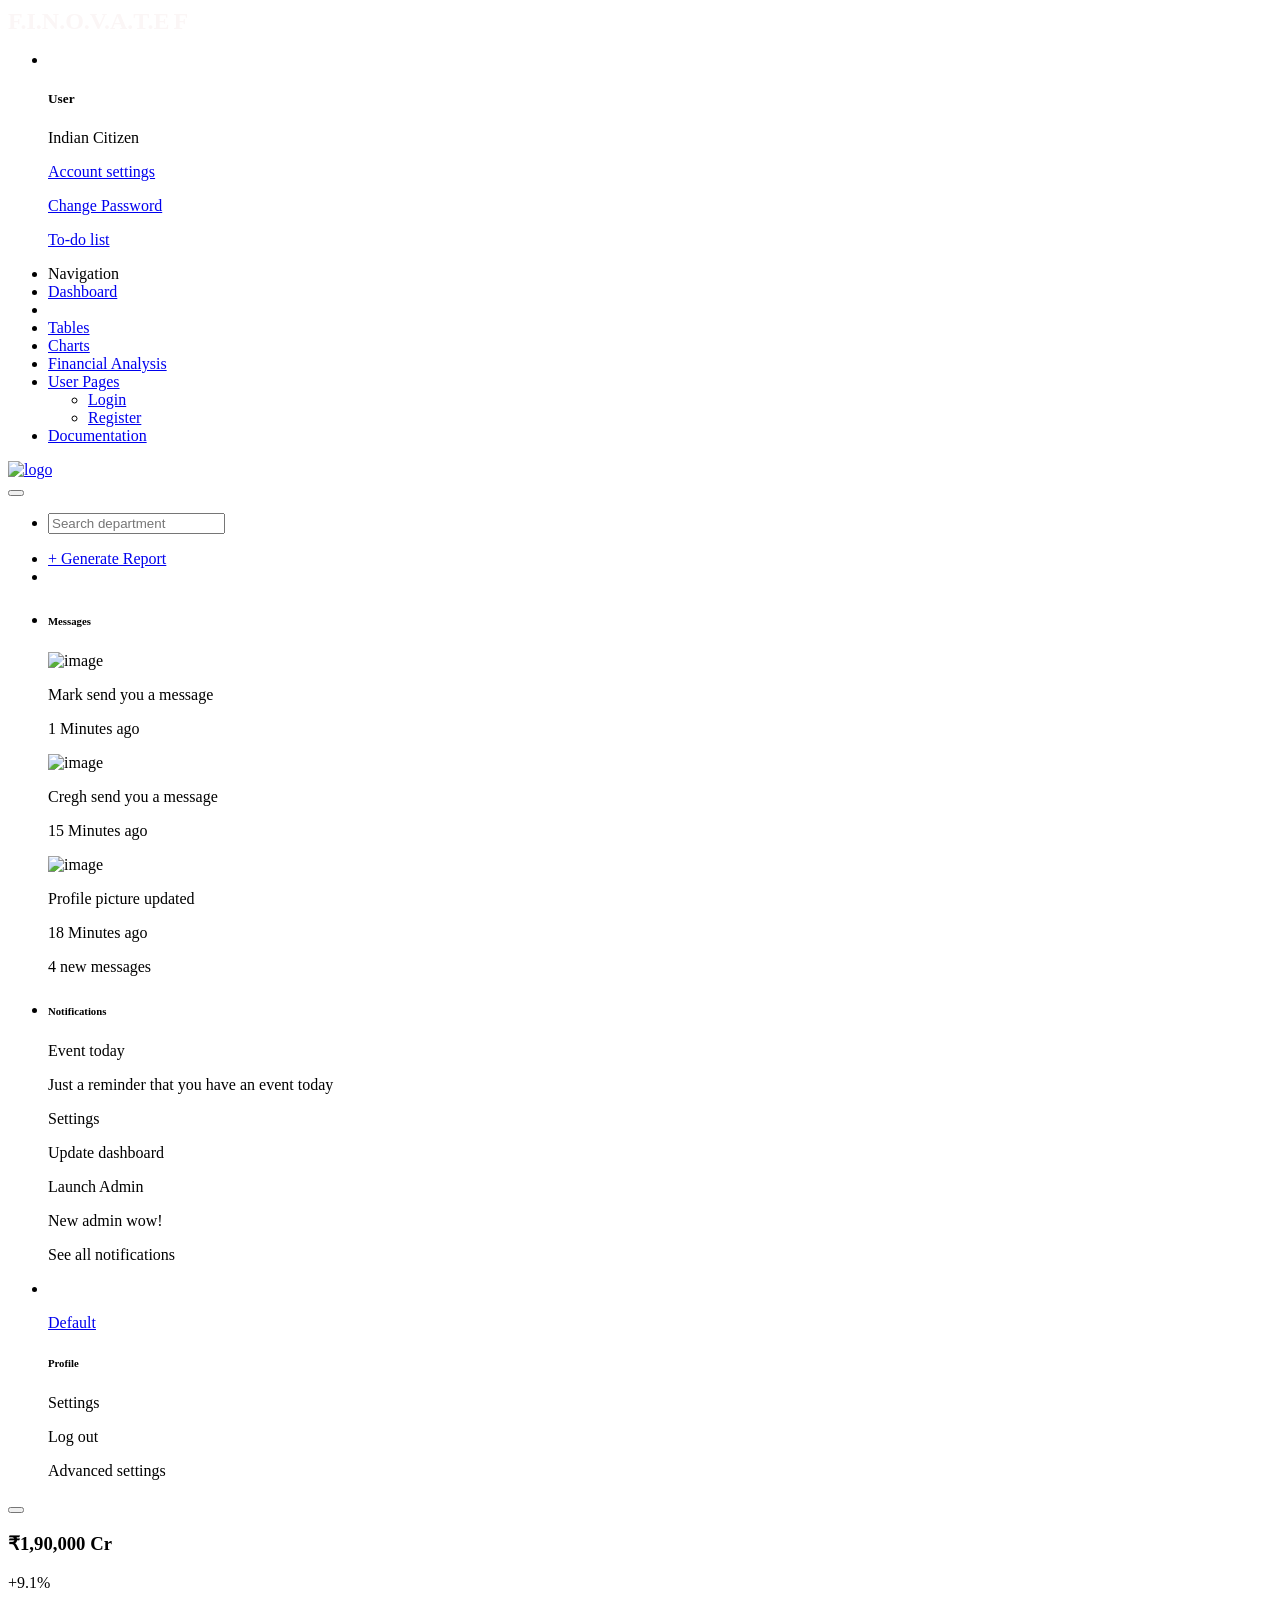
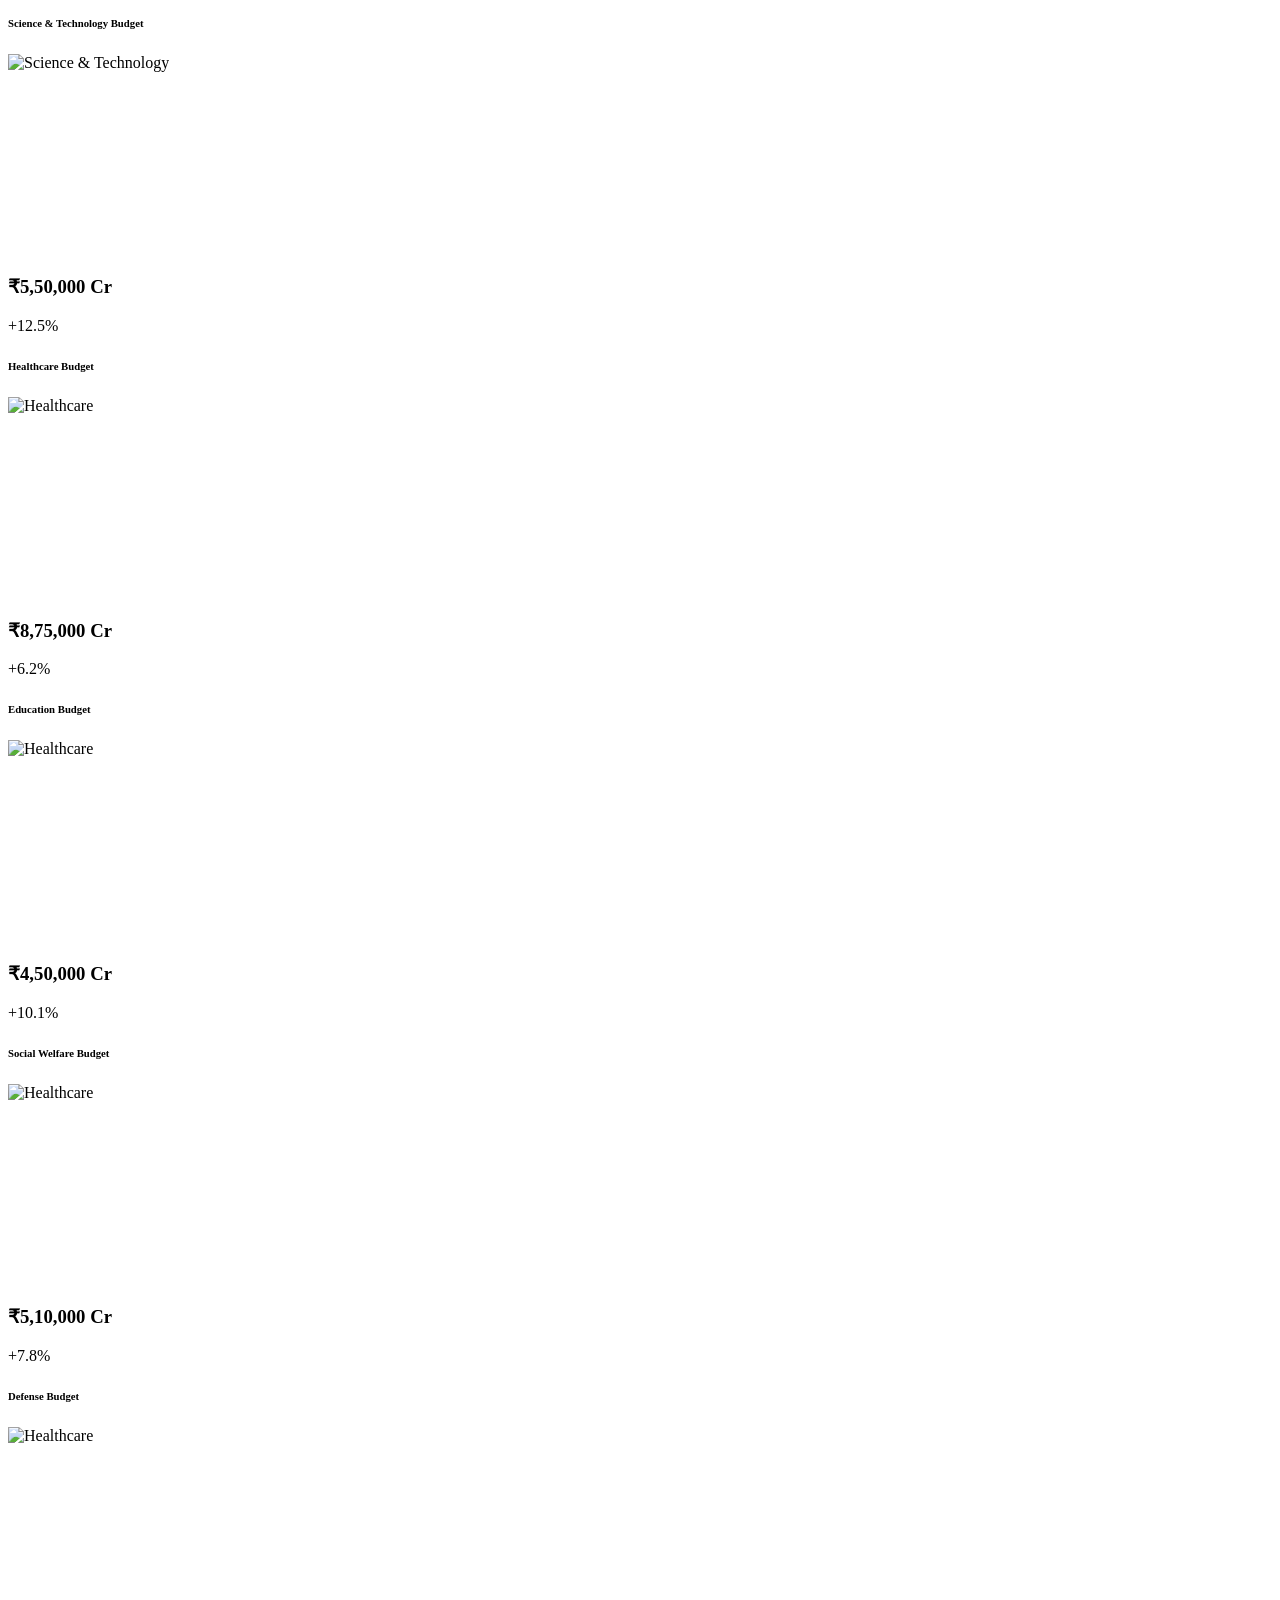
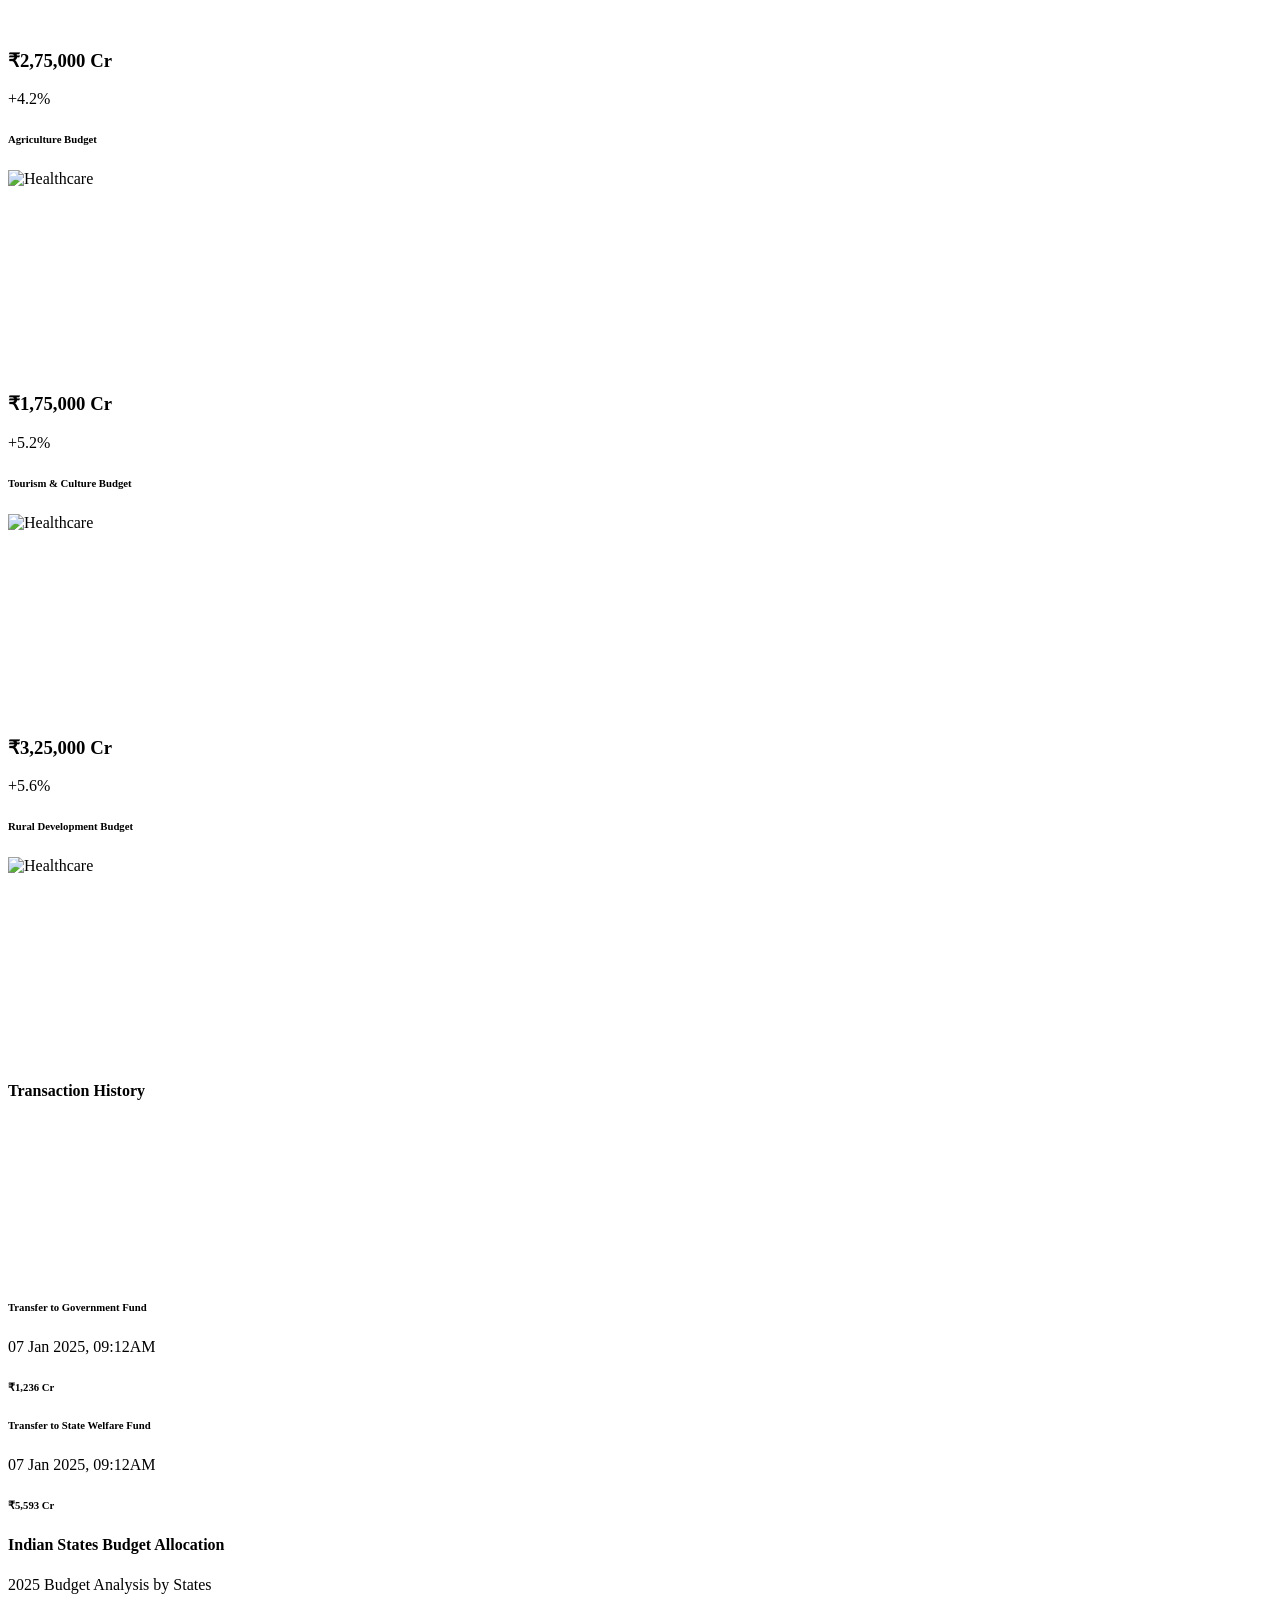
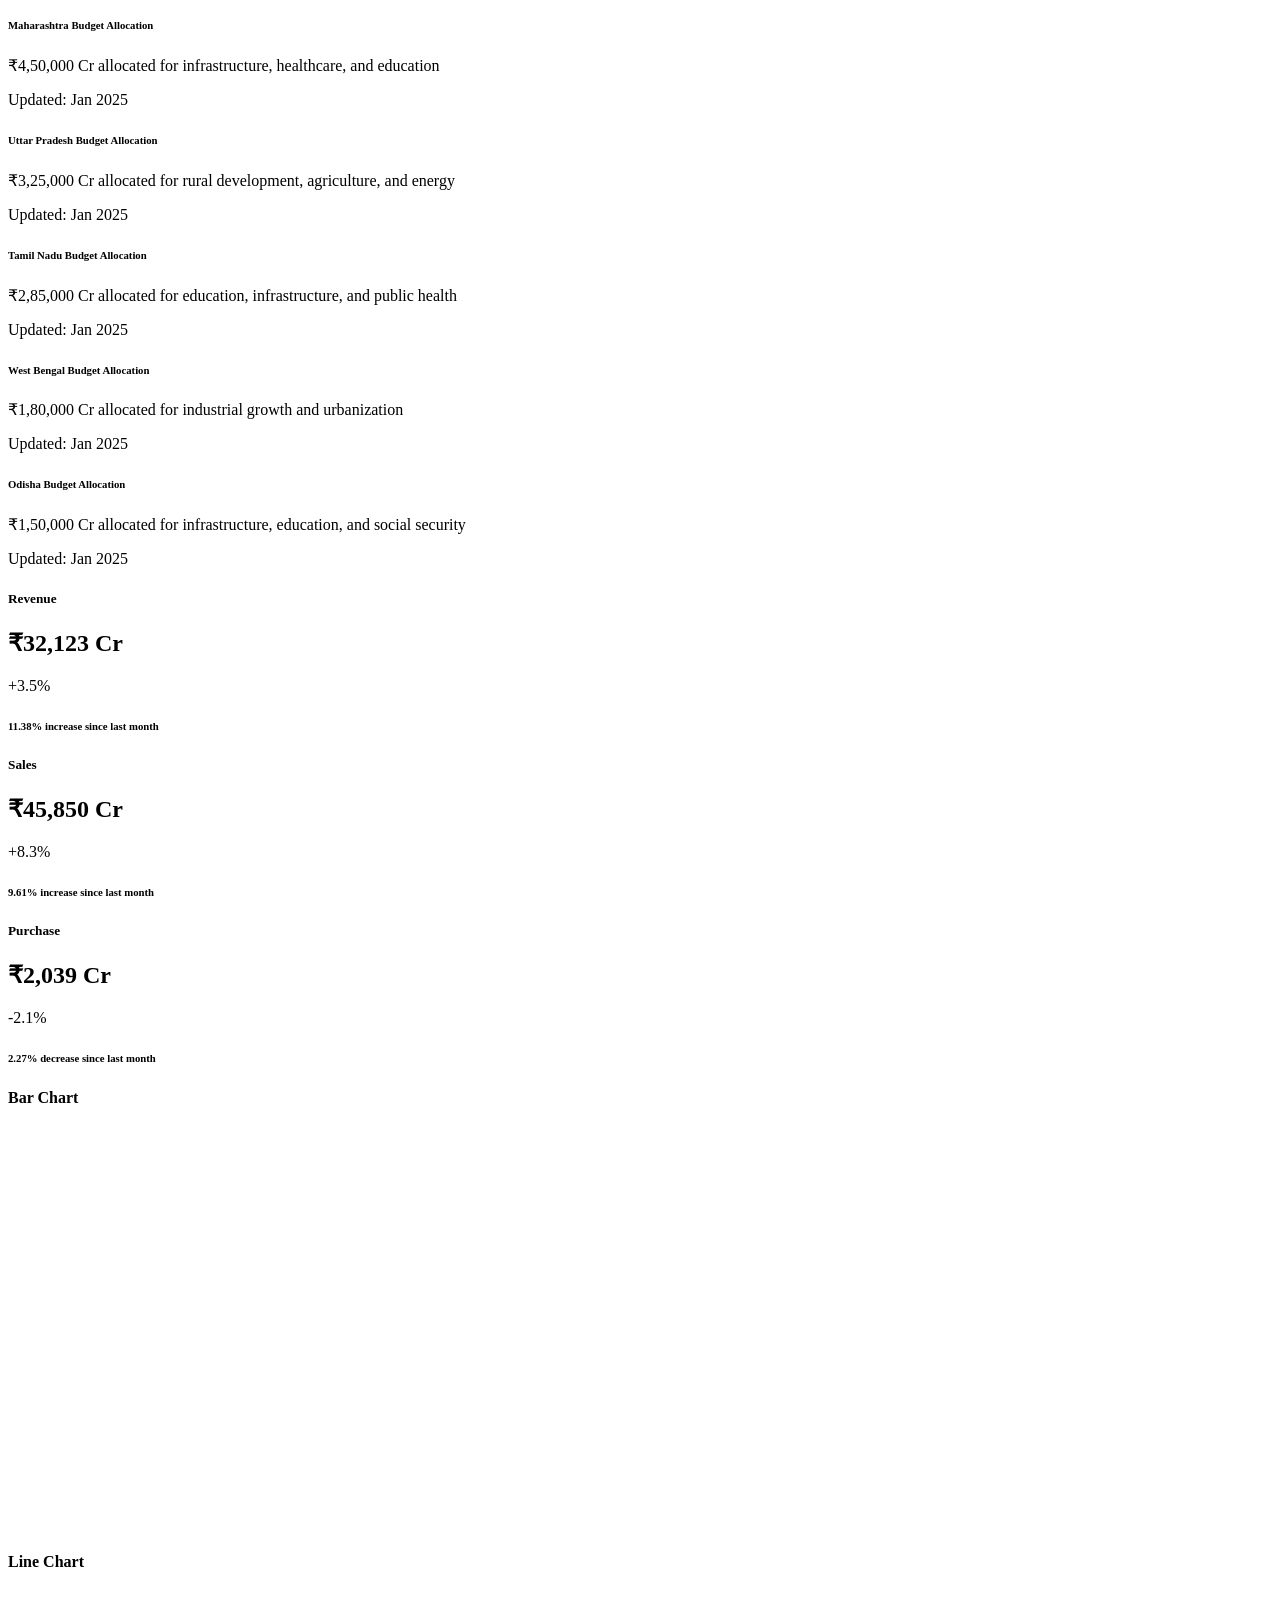
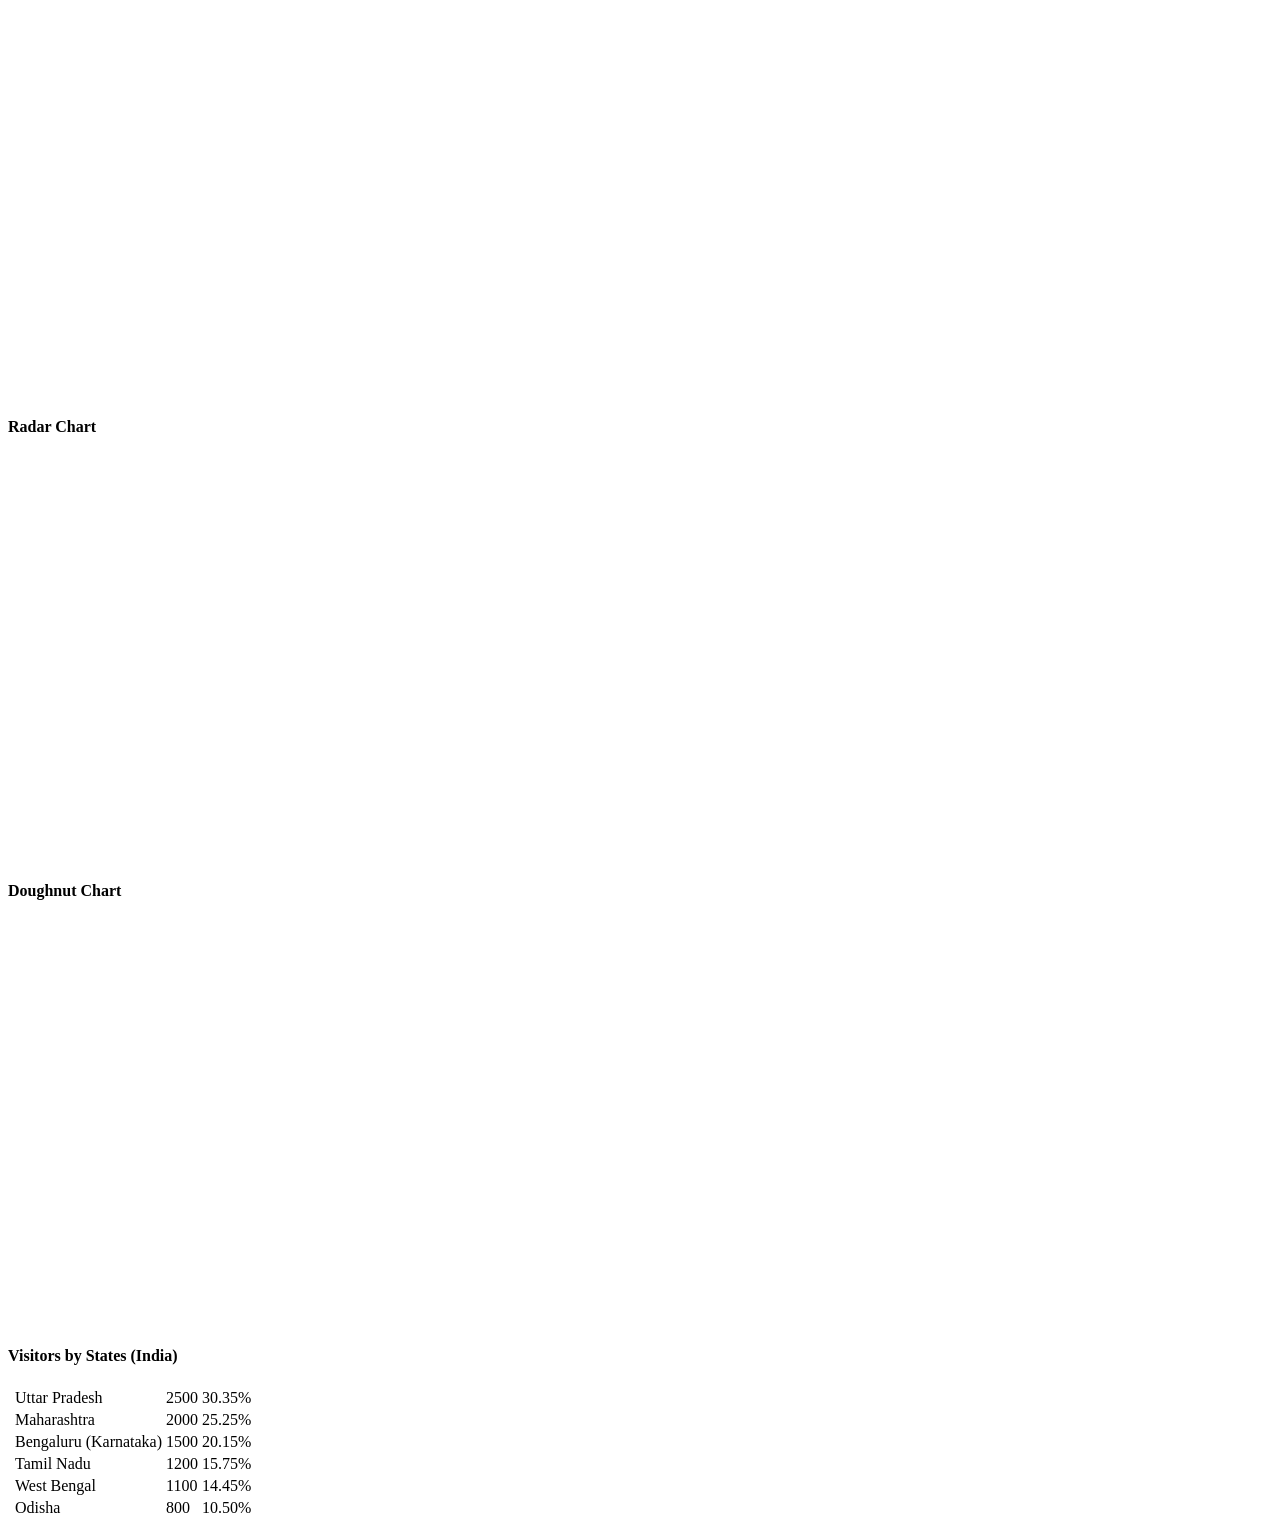
==== template/index.html @ 1c2a7942 "Templates Images by Nishant" ====
<!DOCTYPE html>
<html lang="en">
  <head>
    <!-- Required meta tags -->
    <meta charset="utf-8">
    <meta name="viewport" content="width=device-width, initial-scale=1, shrink-to-fit=no">
    <title>FINOVATE</title>
    <script src="https://cdn.jsdelivr.net/npm/chart.js"></script>

    <!-- plugins:css -->
    <link rel="stylesheet" href="assets/vendors/mdi/css/materialdesignicons.min.css">
    <link rel="stylesheet" href="assets/vendors/css/vendor.bundle.base.css">
    <!-- endinject -->
    <!-- Plugin css for this page -->
    <link rel="stylesheet" href="assets/vendors/jvectormap/jquery-jvectormap.css">
    <link rel="stylesheet" href="assets/vendors/flag-icon-css/css/flag-icon.min.css">
    <link rel="stylesheet" href="assets/vendors/owl-carousel-2/owl.carousel.min.css">
    <link rel="stylesheet" href="assets/vendors/owl-carousel-2/owl.theme.default.min.css">
    <!-- Include jQuery and jVectorMap library -->
<script src="https://code.jquery.com/jquery-3.6.0.min.js"></script>
<script src="https://cdn.jsdelivr.net/npm/jvectormap@2.0.5/dist/jquery-jvectormap.min.js"></script>
<script src="https://cdn.jsdelivr.net/npm/jvectormap@2.0.5/dist/maps/jquery-jvectormap-in-mill.js"></script>
<style>
 .img-container {
    display: inline-block; /* Ensures the container wraps the image */
    overflow: hidden; /* Ensures the zoomed image stays within the bounds of the container */
    max-width: 400px; /* Define max-width for container */
    height: 200px; /* Define height for container */
  }

  .zoom-img {
    transition: transform 0.3s ease; /* Smooth transition effect */
    transform-origin: center center; /* Ensures the zoom happens from the center of the image */
    width: 100%; /* Maintain the image's natural width */
    height: 100%; /* Maintain the image's natural height */
  }

  .img-container:hover .zoom-img {
    transform: scale(1.2); /* Zoom in by 20% */
  }
</style>

<script>
$(document).ready(function() {
  $('#audience-map').vectorMap({
    map: 'in_mill',
    backgroundColor: '#f0f0f0',
    regionsSelectable: true
  });
});
</script>

    <!-- End plugin css for this page -->
    <!-- inject:css -->
    <!-- endinject -->
    <!-- Layout styles -->
    <link rel="stylesheet" href="assets/css/style.css">
    <!-- End layout styles -->
    <link rel="shortcut icon" href="assets/images/favicon.png" />
  </head>
  <body>
    <div class="container-scroller">
      <!-- partial:partials/_sidebar.html -->
      <nav class="sidebar sidebar-offcanvas" id="sidebar">
        <div class="sidebar-brand-wrapper d-none d-lg-flex align-items-center justify-content-center fixed-top">
          <a class="sidebar-brand brand-logo" href="index.html" style="font-size: 24px; font-weight: bold; text-decoration: none;  color: #fbf6f6;">F.I.N.O.V.A.T.E</a>
          <a class="sidebar-brand brand-logo-mini" href="index.html"style="font-size: 24px; font-weight: bold; text-decoration: none;  color: #fbf6f6;">F</a>
        </div>
        <ul class="nav">
          <li class="nav-item profile">
            <div class="profile-desc">
              <div class="profile-pic">
                <div class="count-indicator">
                  <img class="img-xs rounded-circle " src="assets/images/faces/face15.avif" alt="">
                  <span class="count bg-success"></span>
                </div>
                <div class="profile-name">
                  <h5 class="mb-0 font-weight-normal">User</h5>
                  <span>Indian Citizen</span>
                </div>
              </div>
              <a href="#" id="profile-dropdown" data-toggle="dropdown"><i class="mdi mdi-dots-vertical"></i></a>
              <div class="dropdown-menu dropdown-menu-right sidebar-dropdown preview-list" aria-labelledby="profile-dropdown">
                <a href="#" class="dropdown-item preview-item">
                  <div class="preview-thumbnail">
                    <div class="preview-icon bg-dark rounded-circle">
                      <i class="mdi mdi-settings text-primary"></i>
                    </div>
                  </div>
                  <div class="preview-item-content">
                    <p class="preview-subject ellipsis mb-1 text-small">Account settings</p>
                  </div>
                </a>
                <div class="dropdown-divider"></div>
                <a href="#" class="dropdown-item preview-item">
                  <div class="preview-thumbnail">
                    <div class="preview-icon bg-dark rounded-circle">
                      <i class="mdi mdi-onepassword  text-info"></i>
                    </div>
                  </div>
                  <div class="preview-item-content">
                    <p class="preview-subject ellipsis mb-1 text-small">Change Password</p>
                  </div>
                </a>
                <div class="dropdown-divider"></div>
                <a href="#" class="dropdown-item preview-item">
                  <div class="preview-thumbnail">
                    <div class="preview-icon bg-dark rounded-circle">
                      <i class="mdi mdi-calendar-today text-success"></i>
                    </div>
                  </div>
                  <div class="preview-item-content">
                    <p class="preview-subject ellipsis mb-1 text-small">To-do list</p>
                  </div>
                </a>
              </div>
            </div>
          </li>
          <li class="nav-item nav-category">
            <span class="nav-link">Navigation</span>
          </li>
          <li class="nav-item menu-items">
            <a class="nav-link" href="index.html">
              <span class="menu-icon">
                <i class="mdi mdi-speedometer"></i>
              </span>
              <span class="menu-title">Dashboard</span>
            </a>
          </li>
          <li class="nav-item menu-items">
            <!-- <a class="nav-link" data-toggle="collapse" href="#ui-basic" aria-expanded="false" aria-controls="ui-basic">
              <span class="menu-icon">
                <i class="mdi mdi-laptop"></i>
              </span>
              <span class="menu-title">Basic UI Elements</span>
              <i class="menu-arrow"></i>
            </a> -->
            <div class="collapse" id="ui-basic">
              <!-- <ul class="nav flex-column sub-menu">
                <li class="nav-item"> <a class="nav-link" href="pages/ui-features/buttons.html">Buttons</a></li>
                <li class="nav-item"> <a class="nav-link" href="pages/ui-features/dropdowns.html">Dropdowns</a></li>
                <li class="nav-item"> <a class="nav-link" href="pages/ui-features/typography.html">Typography</a></li>
              </ul> -->
            </div>
          </li>
          <!-- <li class="nav-item menu-items">
            <a class="nav-link" href="pages/forms/basic_elements.html">
              <span class="menu-icon">
                <i class="mdi mdi-playlist-play"></i>
              </span>
              <span class="menu-title">Financial Analysis</span>
            </a>
          </li> -->
          <li class="nav-item menu-items">
            <a class="nav-link" href="pages/tables/basic-table.html">
              <span class="menu-icon">
                <i class="mdi mdi-table-large"></i>
              </span>
              <span class="menu-title">Tables</span>
            </a>
          </li>
          <li class="nav-item menu-items">
            <a class="nav-link" href="pages/charts/chartjs.html">
              <span class="menu-icon">
                <i class="mdi mdi-chart-bar"></i>
              </span>
              <span class="menu-title">Charts</span>
            </a>
          </li>
          <li class="nav-item menu-items">
            <a class="nav-link" href="pages/icons/mdi.html">
              <span class="menu-icon">
                <i class="mdi mdi-contacts"></i>
              </span>
              <span class="menu-title">Financial Analysis</span>
            </a>
          </li>
          <li class="nav-item menu-items">
            <a class="nav-link" data-toggle="collapse" href="#auth" aria-expanded="false" aria-controls="auth">
              <span class="menu-icon">
                <i class="mdi mdi-security"></i>
              </span>
              <span class="menu-title">User Pages</span>
              <i class="menu-arrow"></i>
            </a>
            <div class="collapse" id="auth">
              <ul class="nav flex-column sub-menu">
                <li class="nav-item"> <a class="nav-link" href="pages/samples/login.html"> Login </a></li>
                <li class="nav-item"> <a class="nav-link" href="pages/samples/register.html"> Register </a></li>
              </ul>
            </div>
          </li>
          <li class="nav-item menu-items">
            <a class="nav-link" href="documentation.html">
              <span class="menu-icon">
                <i class="mdi mdi-file-document-box"></i>
              </span>
              <span class="menu-title">Documentation</span>
            </a>
          </li>
        </ul>
      </nav>
      <!-- partial -->
      <div class="container-fluid page-body-wrapper">
        <!-- partial:partials/_navbar.html -->
        <nav class="navbar p-0 fixed-top d-flex flex-row">
          <div class="navbar-brand-wrapper d-flex d-lg-none align-items-center justify-content-center">
            <a class="navbar-brand brand-logo-mini" href="index.html"><img src="assets/images/logo-mini.svg" alt="logo" /></a>
          </div>
          <div class="navbar-menu-wrapper flex-grow d-flex align-items-stretch">
            <button class="navbar-toggler navbar-toggler align-self-center" type="button" data-toggle="minimize">
              <span class="mdi mdi-menu"></span>
            </button>
            <!-- Search Bar -->
<ul class="navbar-nav w-100">
  <li class="nav-item w-100">
    <form class="nav-link mt-2 mt-md-0 d-none d-lg-flex search">
      <input type="text" id="departmentSearch" class="form-control" placeholder="Search department" onkeyup="filterDepartments()">
    </form>
  </li>
</ul>
            <ul class="navbar-nav navbar-nav-right">
              <li class="nav-item dropdown d-none d-lg-block">
                <a class="nav-link btn btn-success create-new-button" id="createbuttonDropdown" href="report.html">+ Generate Report</a>

              </li>
              <li class="nav-item nav-settings d-none d-lg-block">
                <a class="nav-link" href="#">
                  <i class="mdi mdi-view-grid"></i>
                </a>
              </li>
              <li class="nav-item dropdown border-left">
                <a class="nav-link count-indicator dropdown-toggle" id="messageDropdown" href="#" data-toggle="dropdown" aria-expanded="false">
                  <i class="mdi mdi-email"></i>
                  <span class="count bg-success"></span>
                </a>
                <div class="dropdown-menu dropdown-menu-right navbar-dropdown preview-list" aria-labelledby="messageDropdown">
                  <h6 class="p-3 mb-0">Messages</h6>
                  <div class="dropdown-divider"></div>
                  <a class="dropdown-item preview-item">
                    <div class="preview-thumbnail">
                      <img src="assets/images/faces/face4.jpg" alt="image" class="rounded-circle profile-pic">
                    </div>
                    <div class="preview-item-content">
                      <p class="preview-subject ellipsis mb-1">Mark send you a message</p>
                      <p class="text-muted mb-0"> 1 Minutes ago </p>
                    </div>
                  </a>
                  <div class="dropdown-divider"></div>
                  <a class="dropdown-item preview-item">
                    <div class="preview-thumbnail">
                      <img src="assets/images/faces/face2.jpg" alt="image" class="rounded-circle profile-pic">
                    </div>
                    <div class="preview-item-content">
                      <p class="preview-subject ellipsis mb-1">Cregh send you a message</p>
                      <p class="text-muted mb-0"> 15 Minutes ago </p>
                    </div>
                  </a>
                  <div class="dropdown-divider"></div>
                  <a class="dropdown-item preview-item">
                    <div class="preview-thumbnail">
                      <img src="assets/images/faces/face3.jpg" alt="image" class="rounded-circle profile-pic">
                    </div>
                    <div class="preview-item-content">
                      <p class="preview-subject ellipsis mb-1">Profile picture updated</p>
                      <p class="text-muted mb-0"> 18 Minutes ago </p>
                    </div>
                  </a>
                  <div class="dropdown-divider"></div>
                  <p class="p-3 mb-0 text-center">4 new messages</p>
                </div>
              </li>
              <li class="nav-item dropdown border-left">
                <a class="nav-link count-indicator dropdown-toggle" id="notificationDropdown" href="#" data-toggle="dropdown">
                  <i class="mdi mdi-bell"></i>
                  <span class="count bg-danger"></span>
                </a>
                <div class="dropdown-menu dropdown-menu-right navbar-dropdown preview-list" aria-labelledby="notificationDropdown">
                  <h6 class="p-3 mb-0">Notifications</h6>
                  <div class="dropdown-divider"></div>
                  <a class="dropdown-item preview-item">
                    <div class="preview-thumbnail">
                      <div class="preview-icon bg-dark rounded-circle">
                        <i class="mdi mdi-calendar text-success"></i>
                      </div>
                    </div>
                    <div class="preview-item-content">
                      <p class="preview-subject mb-1">Event today</p>
                      <p class="text-muted ellipsis mb-0"> Just a reminder that you have an event today </p>
                    </div>
                  </a>
                  <div class="dropdown-divider"></div>
                  <a class="dropdown-item preview-item">
                    <div class="preview-thumbnail">
                      <div class="preview-icon bg-dark rounded-circle">
                        <i class="mdi mdi-settings text-danger"></i>
                      </div>
                    </div>
                    <div class="preview-item-content">
                      <p class="preview-subject mb-1">Settings</p>
                      <p class="text-muted ellipsis mb-0"> Update dashboard </p>
                    </div>
                  </a>
                  <div class="dropdown-divider"></div>
                  <a class="dropdown-item preview-item">
                    <div class="preview-thumbnail">
                      <div class="preview-icon bg-dark rounded-circle">
                        <i class="mdi mdi-link-variant text-warning"></i>
                      </div>
                    </div>
                    <div class="preview-item-content">
                      <p class="preview-subject mb-1">Launch Admin</p>
                      <p class="text-muted ellipsis mb-0"> New admin wow! </p>
                    </div>
                  </a>
                  <div class="dropdown-divider"></div>
                  <p class="p-3 mb-0 text-center">See all notifications</p>
                </div>
              </li>
              <li class="nav-item dropdown">
                <a class="nav-link" id="profileDropdown" href="#" data-toggle="dropdown">
                  <div class="navbar-profile">
                    <img class="img-xs rounded-circle" src="assets/images/faces/face15.avif" alt="">
                    <p class="mb-0 d-none d-sm-block navbar-profile-name">Default</p>
                    <i class="mdi mdi-menu-down d-none d-sm-block"></i>
                  </div>
                </a>
                <div class="dropdown-menu dropdown-menu-right navbar-dropdown preview-list" aria-labelledby="profileDropdown">
                  <h6 class="p-3 mb-0">Profile</h6>
                  <div class="dropdown-divider"></div>
                  <a class="dropdown-item preview-item">
                    <div class="preview-thumbnail">
                      <div class="preview-icon bg-dark rounded-circle">
                        <i class="mdi mdi-settings text-success"></i>
                      </div>
                    </div>
                    <div class="preview-item-content">
                      <p class="preview-subject mb-1">Settings</p>
                    </div>
                  </a>
                  <div class="dropdown-divider"></div>
                  <a class="dropdown-item preview-item">
                    <div class="preview-thumbnail">
                      <div class="preview-icon bg-dark rounded-circle">
                        <i class="mdi mdi-logout text-danger"></i>
                      </div>
                    </div>
                    <div class="preview-item-content">
                      <p class="preview-subject mb-1">Log out</p>
                    </div>
                  </a>
                  <div class="dropdown-divider"></div>
                  <p class="p-3 mb-0 text-center">Advanced settings</p>
                </div>
              </li>
            </ul>
            <button class="navbar-toggler navbar-toggler-right d-lg-none align-self-center" type="button" data-toggle="offcanvas">
              <span class="mdi mdi-format-line-spacing"></span>
            </button>
          </div>
        </nav>
        <!-- partial -->
        <div class="main-panel">
          <div class="content-wrapper">
            <div class="row">
              <div class="col-12 grid-margin stretch-card">
                <div class="card corona-gradient-card">
                 
                </div>
              </div>
            </div>
            <div class="row">
               <!-- Science & Technology Budget -->
               <div class="col-xl-3 col-sm-6 grid-margin stretch-card department-card">
                <div class="card">
                  <div class="card-body">
                    <div class="row">
                      <div class="col-9">
                        <div class="d-flex align-items-center align-self-start">
                          <h3 class="mb-0">₹1,90,000 Cr</h3>
                          <p class="text-success ml-2 mb-0 font-weight-medium">+9.1%</p>
                        </div>
                      </div>
                      <div class="col-3">
                        <div class="icon icon-box-success">
                          <a href="science.html">
                            <span class="mdi mdi-arrow-top-right icon-item"></span>
                          </a>                          
                        </div>
                      </div>
                    </div>
                    <h6 class="text-muted font-weight-normal">Science & Technology Budget</h6>
                    <div class="d-flex justify-content-center mt-3">
                      
                      <div class="img-container">
                        <img src="https://i0.wp.com/iasnext.com/wp-content/uploads/2024/03/Ministry-of-Science-and-Technology-1.webp?w=1200&ssl=1" 
                             alt="Science & Technology" 
                             class="img-fluid zoom-img" 
                             style="max-width: 400px; height: 200px;">
                      </div>
                    
                    
                    </div>
                  </div>
                </div>
              </div>
            
              <!-- Healthcare Budget -->
              <div class="col-xl-3 col-sm-6 grid-margin stretch-card department-card">
                <div class="card">
                  <div class="card-body">
                    <div class="row">
                      <div class="col-9">
                        <div class="d-flex align-items-center align-self-start">
                          <h3 class="mb-0">₹5,50,000 Cr</h3>
                          <p class="text-success ml-2 mb-0 font-weight-medium">+12.5%</p>
                        </div>
                      </div>
                      <div class="col-3">
                        <a href="healthcare.html">
                        <div class="icon icon-box-success">
                          <span class="mdi mdi-arrow-top-right icon-item"></span>
                        </div>
                        </a>
                      </div>
                    </div>
                    <h6 class="text-muted font-weight-normal">Healthcare Budget</h6>
                    <!-- <div class="d-flex justify-content-center mt-3">
                      <img src="https://img.freepik.com/free-photo/medical-banner-with-doctor-wearing-goggles_23-2149611193.jpg" alt="Healthcare" class="img-fluid" style="max-width: 80px; height: auto;">
                    </div> -->
                    <div class="img-container">
                      <img src="https://img.freepik.com/free-photo/medical-banner-with-doctor-wearing-goggles_23-2149611193.jpg" alt="Healthcare" 
                           alt="Science & Technology" 
                           class="img-fluid zoom-img" 
                           style="max-width: 400px; height: 200px;">
                    </div>
                  </div>
                </div>
              </div>
            
              <!-- Education Budget -->
              <div class="col-xl-3 col-sm-6 grid-margin stretch-card department-card">
                <div class="card">
                  <div class="card-body">
                    <div class="row">
                      <div class="col-9">
                        <div class="d-flex align-items-center align-self-start">
                          <h3 class="mb-0">₹8,75,000 Cr</h3>
                          <p class="text-success ml-2 mb-0 font-weight-medium">+6.2%</p>
                        </div>
                      </div>
                      <div class="col-3">
                        <a href="education.html">
                        <div class="icon icon-box-success">
                          <span class="mdi mdi-arrow-top-right icon-item"></span>
                        </div>
                      </a>
                      </div>
                    </div>
                    <h6 class="text-muted font-weight-normal">Education Budget</h6>
                    
                    <!-- <div class="d-flex justify-content-center mt-3">
                      <img src="https://st4.depositphotos.com/4431055/31096/i/450/depositphotos_310961018-stock-photo-colorful-school-stationery-back-school.jpg" alt="Education" class="img-fluid" style="max-width: 80px; height: auto;">
                    </div> -->
                    <div class="img-container">
                      <img src="https://st4.depositphotos.com/4431055/31096/i/450/depositphotos_310961018-stock-photo-colorful-school-stationery-back-school.jpg"" alt="Healthcare" 
                           alt="Science & Technology" 
                           class="img-fluid zoom-img" 
                           style="max-width: 400px; height: 200px;">
                    </div>
                  </div>
                </div>
              </div>
            
              <!-- Social Welfare Budget -->
              <div class="col-xl-3 col-sm-6 grid-margin stretch-card department-card">
                <div class="card">
                  <div class="card-body">
                    <div class="row">
                      <div class="col-9">
                        <div class="d-flex align-items-center align-self-start">
                          <h3 class="mb-0">₹4,50,000 Cr</h3>
                          <p class="text-success ml-2 mb-0 font-weight-medium">+10.1%</p>
                        </div>
                      </div>
                      <div class="col-3">
                        <a href="socialwelfare.html">
                        <div class="icon icon-box-success">
                          <span class="mdi mdi-arrow-top-right icon-item"></span>
                        </div>
                      </a>
                      </div>
                    </div>
                    <h6 class="text-muted font-weight-normal">Social Welfare Budget</h6>
                    <!-- <div class="d-flex justify-content-center mt-3">
                      <img src="https://mahabharti.in/wp-content/uploads/2025/03/social-welfare-img-2.jpg" alt="Social Welfare" class="img-fluid" style="max-width: 80px; height: auto;">
                    </div> -->
                    <div class="img-container">
                      <img src="https://mahabharti.in/wp-content/uploads/2025/03/social-welfare-img-2.jpg" alt="Healthcare" 
                           alt="Science & Technology" 
                           class="img-fluid zoom-img" 
                           style="max-width: 400px; height: 200px;">
                    </div>
                  </div>
                </div>
              </div>
            </div>
            
            <div class="row">
              <!-- Defense Budget -->
              <div class="col-xl-3 col-sm-6 grid-margin stretch-card department-card">
                <div class="card">
                  <div class="card-body">
                    <div class="row">
                      <div class="col-9">
                        <div class="d-flex align-items-center align-self-start">
                          <h3 class="mb-0">₹5,10,000 Cr</h3>
                          <p class="text-success ml-2 mb-0 font-weight-medium">+7.8%</p>
                        </div>
                      </div>
                      <div class="col-3">
                        <a href="defense.html">
                        <div class="icon icon-box-success">
                          <span class="mdi mdi-arrow-top-right icon-item"></span>
                        </div>
                        </a>
                      </div>
                    </div>
                    <h6 class="text-muted font-weight-normal">Defense Budget</h6>
                    <!-- <div class="d-flex justify-content-center mt-3">
                      <img src="https://images.pexels.com/photos/20258/pexels-photo.jpg?auto=compress&cs=tinysrgb&dpr=1&w=500" alt="Defense" class="img-fluid" style="max-width: 80px; height: auto;">
                    </div> -->
                    <div class="img-container">
                      <img src="https://images.pexels.com/photos/20258/pexels-photo.jpg?auto=compress&cs=tinysrgb&dpr=1&w=500" alt="Healthcare" 
                           alt="Science & Technology" 
                           class="img-fluid zoom-img" 
                           style="max-width: 400px; height: 200px;">
                    </div>
                  </div>
                </div>
              </div>
            
              <!-- Agriculture Budget -->
              <div class="col-xl-3 col-sm-6 grid-margin stretch-card department-card">
                <div class="card">
                  <div class="card-body">
                    <div class="row">
                      <div class="col-9">
                        <div class="d-flex align-items-center align-self-start">
                          <h3 class="mb-0">₹2,75,000 Cr</h3>
                          <p class="text-success ml-2 mb-0 font-weight-medium">+4.2%</p>
                        </div>
                      </div>
                      <div class="col-3">
                        <a href="agriculture.html">
                        <div class="icon icon-box-success">
                          <span class="mdi mdi-arrow-top-right icon-item"></span>
                        </div>
                        </a>
                      </div>
                    </div>
                    <h6 class="text-muted font-weight-normal">Agriculture Budget</h6>
                    <!-- <div class="d-flex justify-content-center mt-3">
                      <img src="https://hpardb.in/assets/images/about-us.jpg" alt="Agriculture" class="img-fluid" style="max-width: 80px; height: auto;">
                    </div> -->
                    <div class="img-container">
                      <img src="https://hpardb.in/assets/images/about-us.jpg" alt="Healthcare" 
                           alt="Science & Technology" 
                           class="img-fluid zoom-img" 
                           style="max-width: 400px; height: 200px;">
                    </div>
                  </div>
                </div>
              </div>

              <div class="col-xl-3 col-sm-6 grid-margin stretch-card department-card">
                <div class="card">
                  <div class="card-body">
                    <div class="row">
                      <div class="col-9">
                        
                        <div class="d-flex align-items-center align-self-start">
                          <h3 class="mb-0">₹1,75,000 Cr</h3>
                          <p class="text-success ml-2 mb-0 font-weight-medium">+5.2%</p>
                        </div>
                      </div>
                      <div class="col-3">
                        <a href="tourism.html">
                        <div class="icon icon-box-success">
                          <span class="mdi mdi-arrow-top-right icon-item"></span>
                        </div>
                      </a>
                      </div>
                    </div>
                    <h6 class="text-muted font-weight-normal">Tourism & Culture Budget</h6>
                    <!-- <div class="d-flex justify-content-center mt-3">
                      <img src="https://www.shikhar.com/blog/wp-content/uploads/2020/02/India-Cultural-Tours2.jpg" alt="Agriculture" class="img-fluid" style="max-width: 80px; height: auto;">
                    </div> -->
                    <div class="img-container">
                      <img src="https://www.shikhar.com/blog/wp-content/uploads/2020/02/India-Cultural-Tours2.jpg" alt="Healthcare" 
                           alt="Science & Technology" 
                           class="img-fluid zoom-img" 
                           style="max-width: 400px; height: 200px;">
                    </div>
                  </div>
                </div>
              </div>
            
              <!-- Rural Development Budget -->
              <div class="col-xl-3 col-sm-6 grid-margin stretch-card department-card">
                <div class="card">
                  <div class="card-body">
                    <div class="row">
                      <div class="col-9">
                        <div class="d-flex align-items-center align-self-start">
                          <h3 class="mb-0">₹3,25,000 Cr</h3>
                          <p class="text-success ml-2 mb-0 font-weight-medium">+5.6%</p>
                        </div>
                      </div>
                      <div class="col-3">
                        <a href="rural.html">
                        <div class="icon icon-box-success">
                          <span class="mdi mdi-arrow-top-right icon-item"></span>
                        </div>
                      </a>
                      </div>
                    </div>
                    <h6 class="text-muted font-weight-normal">Rural Development Budget</h6>
                    <!-- <div class="d-flex justify-content-center mt-3">
                      <img src="https://encrypted-tbn0.gstatic.com/images?q=tbn:ANd9GcR-ccxAVrKKsMciFti_z3Kv1d-qS4oxmq08gGoXiQzf4aJV7X7mKA" alt="Rural Development" class="img-fluid" style="max-width: 80px; height: auto;">
                    </div> -->
                    <div class="img-container">
                      <img src="https://encrypted-tbn0.gstatic.com/images?q=tbn:ANd9GcR-ccxAVrKKsMciFti_z3Kv1d-qS4oxmq08gGoXiQzf4aJV7X7mKA" alt="Healthcare" 
                           alt="Science & Technology" 
                           class="img-fluid zoom-img" 
                           style="max-width: 400px; height: 200px;">
                    </div>
                  </div>
                </div>
              </div>
            </div>
            
             
            </div>
            
            <div class="row">
              <div class="col-md-4 grid-margin stretch-card department-card">
                <div class="card">
                  <div class="card-body">
                    <h4 class="card-title">Transaction History</h4>
                    <canvas id="transaction-history" class="transaction-chart"></canvas>
                    <!-- Replace with actual transaction data -->
                    <div class="bg-gray-dark d-flex d-md-block d-xl-flex flex-row py-3 px-4 px-md-3 px-xl-4 rounded mt-3">
                      <div class="text-md-center text-xl-left">
                        <h6 class="mb-1">Transfer to Government Fund</h6>
                        <p class="text-muted mb-0">07 Jan 2025, 09:12AM</p>
                      </div>
                      <div class="align-self-center flex-grow text-right text-md-center text-xl-right py-md-2 py-xl-0">
                        <h6 class="font-weight-bold mb-0">₹1,236 Cr</h6>
                      </div>
                    </div>
                    <div class="bg-gray-dark d-flex d-md-block d-xl-flex flex-row py-3 px-4 px-md-3 px-xl-4 rounded mt-3">
                      <div class="text-md-center text-xl-left">
                        <h6 class="mb-1">Transfer to State Welfare Fund</h6>
                        <p class="text-muted mb-0">07 Jan 2025, 09:12AM</p>
                      </div>
                      <div class="align-self-center flex-grow text-right text-md-center text-xl-right py-md-2 py-xl-0">
                        <h6 class="font-weight-bold mb-0">₹5,593 Cr</h6>
                      </div>
                    </div>
                  </div>
                </div>
              </div>
              
              <div class="col-md-8 grid-margin stretch-card department-card">
                <div class="card">
                  <div class="card-body">
                    <div class="d-flex flex-row justify-content-between">
                      <h4 class="card-title mb-1">Indian States Budget Allocation</h4>
                      <p class="text-muted mb-1">2025 Budget Analysis by States</p>
                    </div>
                    <div class="row">
                      <div class="col-12">
                        <div class="preview-list">
                          <div class="preview-item border-bottom">
                            <div class="preview-thumbnail">
                              <div class="preview-icon bg-warning">
                                <i class="mdi mdi-cash-multiple"></i>
                              </div>
                            </div>
                            <div class="preview-item-content d-sm-flex flex-grow">
                              <div class="flex-grow">
                                <h6 class="preview-subject">Maharashtra Budget Allocation</h6>
                                <p class="text-muted mb-0">₹4,50,000 Cr allocated for infrastructure, healthcare, and education</p>
                              </div>
                              <div class="mr-auto text-sm-right pt-2 pt-sm-0">
                                <p class="text-muted">Updated: Jan 2025</p>
                              </div>
                            </div>
                          </div>
                          <div class="preview-item border-bottom">
                            <div class="preview-thumbnail">
                              <div class="preview-icon bg-danger">
                                <i class="mdi mdi-bank"></i>
                              </div>
                            </div>
                            <div class="preview-item-content d-sm-flex flex-grow">
                              <div class="flex-grow">
                                <h6 class="preview-subject">Uttar Pradesh Budget Allocation</h6>
                                <p class="text-muted mb-0">₹3,25,000 Cr allocated for rural development, agriculture, and energy</p>
                              </div>
                              <div class="mr-auto text-sm-right pt-2 pt-sm-0">
                                <p class="text-muted">Updated: Jan 2025</p>
                              </div>
                            </div>
                          </div>
                          <div class="preview-item border-bottom">
                            <div class="preview-thumbnail">
                              <div class="preview-icon bg-success">
                                <i class="mdi mdi-chart-line"></i>
                              </div>
                            </div>
                            <div class="preview-item-content d-sm-flex flex-grow">
                              <div class="flex-grow">
                                <h6 class="preview-subject">Tamil Nadu Budget Allocation</h6>
                                <p class="text-muted mb-0">₹2,85,000 Cr allocated for education, infrastructure, and public health</p>
                              </div>
                              <div class="mr-auto text-sm-right pt-2 pt-sm-0">
                                <p class="text-muted">Updated: Jan 2025</p>
                              </div>
                            </div>
                          </div>
                          <div class="preview-item border-bottom">
                            <div class="preview-thumbnail">
                              <div class="preview-icon bg-info">
                                <i class="mdi mdi-currency-inr"></i>
                              </div>
                            </div>
                            <div class="preview-item-content d-sm-flex flex-grow">
                              <div class="flex-grow">
                                <h6 class="preview-subject">West Bengal Budget Allocation</h6>
                                <p class="text-muted mb-0">₹1,80,000 Cr allocated for industrial growth and urbanization</p>
                              </div>
                              <div class="mr-auto text-sm-right pt-2 pt-sm-0">
                                <p class="text-muted">Updated: Jan 2025</p>
                              </div>
                            </div>
                          </div>
                          <div class="preview-item">
                            <div class="preview-thumbnail">
                              <div class="preview-icon bg-primary">
                                <i class="mdi mdi-cogs"></i>
                              </div>
                            </div>
                            <div class="preview-item-content d-sm-flex flex-grow">
                              <div class="flex-grow">
                                <h6 class="preview-subject">Odisha Budget Allocation</h6>
                                <p class="text-muted mb-0">₹1,50,000 Cr allocated for infrastructure, education, and social security</p>
                              </div>
                              <div class="mr-auto text-sm-right pt-2 pt-sm-0">
                                <p class="text-muted">Updated: Jan 2025</p>
                              </div>
                            </div>
                          </div>
                        </div>
                      </div>
                    </div>
                  </div>
                </div>
              </div>
            </div>
            <script>
              // Function to filter departments based on search input
function filterDepartments() {
  // Get the search input value and convert it to lowercase
  var searchQuery = document.getElementById('departmentSearch').value.toLowerCase();
  
  // Get all department cards
  var departmentCards = document.querySelectorAll('.department-card');
  
  // Loop through each department card
  departmentCards.forEach(function(card) {
    // Get the department name text from each card
    var departmentName = card.querySelector('h6').textContent.toLowerCase();
    
    // Check if the department name contains the search query
    if (departmentName.includes(searchQuery)) {
      // If it matches, show the card
      card.style.display = 'block';
    } else {
      // If it doesn't match, hide the card
      card.style.display = 'none';
    }
  });
}

            </script>
            
            <!-- Revenue, Sales, and Purchase -->
            <div class="row">
              <div class="col-sm-4 grid-margin">
                <div class="card">
                  <div class="card-body">
                    <h5>Revenue</h5>
                    <div class="row">
                      <div class="col-8 col-sm-12 col-xl-8 my-auto">
                        <div class="d-flex d-sm-block d-md-flex align-items-center">
                          <h2 class="mb-0">₹32,123 Cr</h2>
                          <p class="text-success ml-2 mb-0 font-weight-medium">+3.5%</p>
                        </div>
                        <h6 class="text-muted font-weight-normal">11.38% increase since last month</h6>
                      </div>
                      <div class="col-4 col-sm-12 col-xl-4 text-center text-xl-right">
                        <i class="icon-lg mdi mdi-codepen text-primary ml-auto"></i>
                      </div>
                    </div>
                  </div>
                </div>
              </div>
              <div class="col-sm-4 grid-margin">
                <div class="card">
                  <div class="card-body">
                    <h5>Sales</h5>
                    <div class="row">
                      <div class="col-8 col-sm-12 col-xl-8 my-auto">
                        <div class="d-flex d-sm-block d-md-flex align-items-center">
                          <h2 class="mb-0">₹45,850 Cr</h2>
                          <p class="text-success ml-2 mb-0 font-weight-medium">+8.3%</p>
                        </div>
                        <h6 class="text-muted font-weight-normal">9.61% increase since last month</h6>
                      </div>
                      <div class="col-4 col-sm-12 col-xl-4 text-center text-xl-right">
                        <i class="icon-lg mdi mdi-wallet-travel text-danger ml-auto"></i>
                      </div>
                    </div>
                  </div>
                </div>
              </div>
              <div class="col-sm-4 grid-margin">
                <div class="card">
                  <div class="card-body">
                    <h5>Purchase</h5>
                    <div class="row">
                      <div class="col-8 col-sm-12 col-xl-8 my-auto">
                        <div class="d-flex d-sm-block d-md-flex align-items-center">
                          <h2 class="mb-0">₹2,039 Cr</h2>
                          <p class="text-danger ml-2 mb-0 font-weight-medium">-2.1%</p>
                        </div>
                        <h6 class="text-muted font-weight-normal">2.27% decrease since last month</h6>
                      </div>
                      <div class="col-4 col-sm-12 col-xl-4 text-center text-xl-right">
                        <i class="icon-lg mdi mdi-monitor text-success ml-auto"></i>
                      </div>
                    </div>
                  </div>
                </div>
              </div>
            </div>
            
            <div class="row ">
              <div class="col-12 grid-margin">
                <div class="card">
                  <!-- <div class="card-body">
                    <h4 class="card-title">Order Status</h4>
                    <div class="table-responsive">
                      <table class="table">
                        <thead>
                          <tr>
                            <th>
                              <div class="form-check form-check-muted m-0">
                                <label class="form-check-label">
                                  <input type="checkbox" class="form-check-input">
                                </label>
                              </div>
                            </th>
                            <th> Client Name </th>
                            <th> Order No </th>
                            <th> Product Cost </th>
                            <th> Project </th>
                            <th> Payment Mode </th>
                            <th> Start Date </th>
                            <th> Payment Status </th>
                          </tr>
                        </thead>
                        <tbody>
                          <tr>
                            <td>
                              <div class="form-check form-check-muted m-0">
                                <label class="form-check-label">
                                  <input type="checkbox" class="form-check-input">
                                </label>
                              </div>
                            </td>
                            <td>
                              <img src="assets/images/faces/face1.jpg" alt="image" />
                              <span class="pl-2">Henry Klein</span>
                            </td>
                            <td> 02312 </td>
                            <td> $14,500 </td>
                            <td> Dashboard </td>
                            <td> Credit card </td>
                            <td> 04 Dec 2019 </td>
                            <td>
                              <div class="badge badge-outline-success">Approved</div>
                            </td>
                          </tr>
                          <tr>
                            <td>
                              <div class="form-check form-check-muted m-0">
                                <label class="form-check-label">
                                  <input type="checkbox" class="form-check-input">
                                </label>
                              </div>
                            </td>
                            <td>
                              <img src="assets/images/faces/face2.jpg" alt="image" />
                              <span class="pl-2">Estella Bryan</span>
                            </td>
                            <td> 02312 </td>
                            <td> $14,500 </td>
                            <td> Website </td>
                            <td> Cash on delivered </td>
                            <td> 04 Dec 2019 </td>
                            <td>
                              <div class="badge badge-outline-warning">Pending</div>
                            </td>
                          </tr>
                          <tr>
                            <td>
                              <div class="form-check form-check-muted m-0">
                                <label class="form-check-label">
                                  <input type="checkbox" class="form-check-input">
                                </label>
                              </div>
                            </td>
                            <td>
                              <img src="assets/images/faces/face5.jpg" alt="image" />
                              <span class="pl-2">Lucy Abbott</span>
                            </td>
                            <td> 02312 </td>
                            <td> $14,500 </td>
                            <td> App design </td>
                            <td> Credit card </td>
                            <td> 04 Dec 2019 </td>
                            <td>
                              <div class="badge badge-outline-danger">Rejected</div>
                            </td>
                          </tr>
                          <tr>
                            <td>
                              <div class="form-check form-check-muted m-0">
                                <label class="form-check-label">
                                  <input type="checkbox" class="form-check-input">
                                </label>
                              </div>
                            </td>
                            <td>
                              <img src="assets/images/faces/face3.jpg" alt="image" />
                              <span class="pl-2">Peter Gill</span>
                            </td>
                            <td> 02312 </td>
                            <td> $14,500 </td>
                            <td> Development </td>
                            <td> Online Payment </td>
                            <td> 04 Dec 2019 </td>
                            <td>
                              <div class="badge badge-outline-success">Approved</div>
                            </td>
                          </tr>
                          <tr>
                            <td>
                              <div class="form-check form-check-muted m-0">
                                <label class="form-check-label">
                                  <input type="checkbox" class="form-check-input">
                                </label>
                              </div>
                            </td>
                            <td>
                              <img src="assets/images/faces/face4.jpg" alt="image" />
                              <span class="pl-2">Sallie Reyes</span>
                            </td>
                            <td> 02312 </td>
                            <td> $14,500 </td>
                            <td> Website </td>
                            <td> Credit card </td>
                            <td> 04 Dec 2019 </td>
                            <td>
                              <div class="badge badge-outline-success">Approved</div>
                            </td>
                          </tr>
                        </tbody>
                      </table>
                    </div>
                  </div>
                </div>
              </div>
            </div> -->
            <!-- <div class="row">
              <div class="col-md-6 col-xl-4 grid-margin stretch-card">
                <div class="card">
                  <div class="card-body">
                    <div class="d-flex flex-row justify-content-between">
                      <h4 class="card-title">Messages</h4>
                      <p class="text-muted mb-1 small">View all</p>
                    </div>
                    <div class="preview-list">
                      <div class="preview-item border-bottom">
                        <div class="preview-thumbnail">
                          <img src="assets/images/faces/face6.jpg" alt="image" class="rounded-circle" />
                        </div>
                        <div class="preview-item-content d-flex flex-grow">
                          <div class="flex-grow">
                            <div class="d-flex d-md-block d-xl-flex justify-content-between">
                              <h6 class="preview-subject">Leonard</h6>
                              <p class="text-muted text-small">5 minutes ago</p>
                            </div>
                            <p class="text-muted">Well, it seems to be working now.</p>
                          </div>
                        </div>
                      </div>
                      <div class="preview-item border-bottom">
                        <div class="preview-thumbnail">
                          <img src="assets/images/faces/face8.jpg" alt="image" class="rounded-circle" />
                        </div>
                        <div class="preview-item-content d-flex flex-grow">
                          <div class="flex-grow">
                            <div class="d-flex d-md-block d-xl-flex justify-content-between">
                              <h6 class="preview-subject">Luella Mills</h6>
                              <p class="text-muted text-small">10 Minutes Ago</p>
                            </div>
                            <p class="text-muted">Well, it seems to be working now.</p>
                          </div>
                        </div>
                      </div>
                      <div class="preview-item border-bottom">
                        <div class="preview-thumbnail">
                          <img src="assets/images/faces/face9.jpg" alt="image" class="rounded-circle" />
                        </div>
                        <div class="preview-item-content d-flex flex-grow">
                          <div class="flex-grow">
                            <div class="d-flex d-md-block d-xl-flex justify-content-between">
                              <h6 class="preview-subject">Ethel Kelly</h6>
                              <p class="text-muted text-small">2 Hours Ago</p>
                            </div>
                            <p class="text-muted">Please review the tickets</p>
                          </div>
                        </div>
                      </div>
                      <div class="preview-item border-bottom">
                        <div class="preview-thumbnail">
                          <img src="assets/images/faces/face11.jpg" alt="image" class="rounded-circle" />
                        </div>
                        <div class="preview-item-content d-flex flex-grow">
                          <div class="flex-grow">
                            <div class="d-flex d-md-block d-xl-flex justify-content-between">
                              <h6 class="preview-subject">Herman May</h6>
                              <p class="text-muted text-small">4 Hours Ago</p>
                            </div>
                            <p class="text-muted">Thanks a lot. It was easy to fix it .</p>
                          </div>
                        </div>
                      </div>
                    </div>
                  </div>
                </div>
              </div>
              <div class="col-md-6 col-xl-4 grid-margin stretch-card">
                <div class="card">
                  <div class="card-body">
                    <h4 class="card-title">Portfolio Slide</h4>
                    <div class="owl-carousel owl-theme full-width owl-carousel-dash portfolio-carousel" id="owl-carousel-basic">
                      <div class="item">
                        <img src="assets/images/dashboard/Rectangle.jpg" alt="">
                      </div>
                      <div class="item">
                        <img src="assets/images/dashboard/Img_5.jpg" alt="">
                      </div>
                      <div class="item">
                        <img src="assets/images/dashboard/img_6.jpg" alt="">
                      </div>
                    </div>
                    <div class="d-flex py-4">
                      <div class="preview-list w-100">
                        <div class="preview-item p-0">
                          <div class="preview-thumbnail">
                            <img src="assets/images/faces/face12.jpg" class="rounded-circle" alt="">
                          </div>
                          <div class="preview-item-content d-flex flex-grow">
                            <div class="flex-grow">
                              <div class="d-flex d-md-block d-xl-flex justify-content-between">
                                <h6 class="preview-subject">CeeCee Bass</h6>
                                <p class="text-muted text-small">4 Hours Ago</p>
                              </div>
                              <p class="text-muted">Well, it seems to be working now.</p>
                            </div>
                          </div>
                        </div>
                      </div>
                    </div>
                    <p class="text-muted">Well, it seems to be working now. </p>
                    <div class="progress progress-md portfolio-progress">
                      <div class="progress-bar bg-success" role="progressbar" style="width: 50%" aria-valuenow="25" aria-valuemin="0" aria-valuemax="100"></div>
                    </div>
                  </div>
                </div>
              </div> -->
              <div class="row">
                <!-- First Graph: Bar Chart -->
                <div class="col-md-6">
                  <div class="card">
                    <div class="card-body">
                      <h4 class="card-title">Bar Chart</h4>
                      <canvas id="barChart" class="graph-chart" style="height: 400px;"></canvas>
                    </div>
                  </div>
                </div>
              
                <!-- Second Graph: Line Chart -->
                <div class="col-md-6">
                  <div class="card">
                    <div class="card-body">
                      <h4 class="card-title">Line Chart</h4>
                      <canvas id="lineChart" class="graph-chart" style="height: 400px;"></canvas>
                    </div>
                  </div>
                </div>
              
                <!-- Third Graph: Radar Chart -->
                <div class="col-md-6">
                  <div class="card">
                    <div class="card-body">
                      <h4 class="card-title">Radar Chart</h4>
                      <canvas id="radarChart" class="graph-chart" style="height: 400px;"></canvas>
                    </div>
                  </div>
                </div>
              
                <!-- Fourth Graph: Doughnut Chart -->
                <div class="col-md-6">
                  <div class="card">
                    <div class="card-body">
                      <h4 class="card-title">Doughnut Chart</h4>
                      <canvas id="doughnutChart" class="graph-chart" style="height: 400px;"></canvas>
                    </div>
                  </div>
                </div>
              </div>
              
              <script>
                // Bar Chart
                var ctx1 = document.getElementById('barChart').getContext('2d');
                var barChart = new Chart(ctx1, {
                  type: 'bar',
                  data: {
                    labels: ['January', 'February', 'March', 'April', 'May'],
                    datasets: [{
                      label: 'Monthly Revenue',
                      data: [120, 150, 180, 90, 200],
                      backgroundColor: 'rgba(54, 162, 235, 0.6)',
                      borderColor: 'rgba(54, 162, 235, 1)',
                      borderWidth: 1
                    }]
                  },
                  options: {
                    scales: {
                      y: {
                        beginAtZero: true
                      }
                    }
                  }
                });
              
                // Line Chart
                var ctx2 = document.getElementById('lineChart').getContext('2d');
                var lineChart = new Chart(ctx2, {
                  type: 'line',
                  data: {
                    labels: ['January', 'February', 'March', 'April', 'May'],
                    datasets: [{
                      label: 'Website Traffic',
                      data: [2000, 3500, 3000, 5000, 4500],
                      fill: false,
                      borderColor: 'rgba(75, 192, 192, 1)',
                      tension: 0.1
                    }]
                  },
                  options: {
                    scales: {
                      y: {
                        beginAtZero: true
                      }
                    }
                  }
                });
              
                // Radar Chart
                var ctx3 = document.getElementById('radarChart').getContext('2d');
                var radarChart = new Chart(ctx3, {
                  type: 'radar',
                  data: {
                    labels: ['Sales', 'Marketing', 'Development', 'HR', 'Finance', 'Support'],
                    datasets: [{
                      label: 'Department Performance',
                      data: [80, 70, 90, 60, 75, 85],
                      fill: true,
                      backgroundColor: 'rgba(54, 162, 235, 0.2)',
                      borderColor: 'rgba(54, 162, 235, 1)',
                      borderWidth: 1
                    }]
                  },
                  options: {
                    scale: {
                      ticks: {
                        beginAtZero: true,
                        max: 100
                      }
                    }
                  }
                });
              
                // Doughnut Chart
                var ctx4 = document.getElementById('doughnutChart').getContext('2d');
                var doughnutChart = new Chart(ctx4, {
                  type: 'doughnut',
                  data: {
                    labels: ['Red', 'Blue', 'Green'],
                    datasets: [{
                      label: 'Color Distribution',
                      data: [300, 50, 100],
                      backgroundColor: ['#FF6384', '#36A2EB', '#4CAF50'],
                      hoverBackgroundColor: ['#FF6384', '#36A2EB', '#4CAF50']
                    }]
                  },
                  options: {
                    responsive: true,
                    plugins: {
                      legend: {
                        position: 'top',
                      },
                      tooltip: {
                        callbacks: {
                          label: function(tooltipItem) {
                            return tooltipItem.label + ': ' + tooltipItem.raw;
                          }
                        }
                      }
                    }
                  }
                });
              </script>
              
              
            <div class="row">
              <div class="col-12">
                <div class="card">
                  <div class="card-body">
                    <h4 class="card-title">Visitors by States (India)</h4>
                    <div class="row">
                      <div class="col-md-5">
                        <div class="table-responsive">
                          <table class="table">
                            <tbody>
                              <tr>
                                <td>
                                  <i class="flag-icon flag-icon-in"></i>
                                </td>
                                <td>Uttar Pradesh</td>
                                <td class="text-right"> 2500 </td>
                                <td class="text-right font-weight-medium"> 30.35% </td>
                              </tr>
                              <tr>
                                <td>
                                  <i class="flag-icon flag-icon-in"></i>
                                </td>
                                <td>Maharashtra</td>
                                <td class="text-right"> 2000 </td>
                                <td class="text-right font-weight-medium"> 25.25% </td>
                              </tr>
                              <tr>
                                <td>
                                  <i class="flag-icon flag-icon-in"></i>
                                </td>
                                <td>Bengaluru (Karnataka)</td>
                                <td class="text-right"> 1500 </td>
                                <td class="text-right font-weight-medium"> 20.15% </td>
                              </tr>
                              <tr>
                                <td>
                                  <i class="flag-icon flag-icon-in"></i>
                                </td>
                                <td>Tamil Nadu</td>
                                <td class="text-right"> 1200 </td>
                                <td class="text-right font-weight-medium"> 15.75% </td>
                              </tr>
                              <tr>
                                <td>
                                  <i class="flag-icon flag-icon-in"></i>
                                </td>
                                <td>West Bengal</td>
                                <td class="text-right"> 1100 </td>
                                <td class="text-right font-weight-medium"> 14.45% </td>
                              </tr>
                              <tr>
                                <td>
                                  <i class="flag-icon flag-icon-in"></i>
                                </td>
                                <td>Odisha</td>
                                <td class="text-right"> 800 </td>
                                <td class="text-right font-weight-medium"> 10.50% </td>
                              </tr>
                            </tbody>
                          </table>
                        </div>
                      </div>
                      <div class="col-md-7">
                        <div id="audience-map" class="vector-map"></div>
                      </div>
                    </div>
                  </div>
                </div>
              </div>
            </div>
            <div class="col-md-7">
              <div id="audience-map" class="vector-map"></div>
            </div>
            <script>
              $(document).ready(function() {
                // Initialize the map
                $('#audience-map').vectorMap({
                  map: 'in_mill', // Map of India
                  backgroundColor: '#f0f0f0', // Background color for the map
                  regionStyle: {
                    initial: {
                      fill: '#d9d9d9',
                      "fill-opacity": 1,
                      stroke: 'none',
                      "stroke-width": 0,
                      "stroke-opacity": 0
                    },
                    hover: {
                      fill: '#3498db',
                      "fill-opacity": 1,
                      cursor: 'pointer'
                    }
                  },
                  onRegionClick: function(event, code) {
                    alert("You clicked on " + code);
                  }
                });
              });
            </script>      
          <!-- content-wrapper ends -->
          <!-- partial:partials/_footer.html -->
          
          <!-- partial -->
        </div>
        <!-- main-panel ends -->
      </div>
      <!-- page-body-wrapper ends -->
    </div>
    <!-- container-scroller -->
    <!-- plugins:js -->
    <script src="assets/vendors/js/vendor.bundle.base.js"></script>
    <!-- endinject -->
    <!-- Plugin js for this page -->
    <script src="assets/vendors/chart.js/Chart.min.js"></script>
    <script src="assets/vendors/progressbar.js/progressbar.min.js"></script>
    <script src="assets/vendors/jvectormap/jquery-jvectormap.min.js"></script>
    <script src="assets/vendors/jvectormap/jquery-jvectormap-world-mill-en.js"></script>
    <script src="assets/vendors/owl-carousel-2/owl.carousel.min.js"></script>
    <!-- End plugin js for this page -->
    <!-- inject:js -->
    <script src="assets/js/off-canvas.js"></script>
    <script src="assets/js/hoverable-collapse.js"></script>
    <script src="assets/js/misc.js"></script>
    <script src="assets/js/settings.js"></script>
    <script src="assets/js/todolist.js"></script>
    <!-- endinject -->
    <!-- Custom js for this page -->
    <script src="assets/js/dashboard.js"></script>
    <!-- End custom js for this page -->
  </body>
</html>
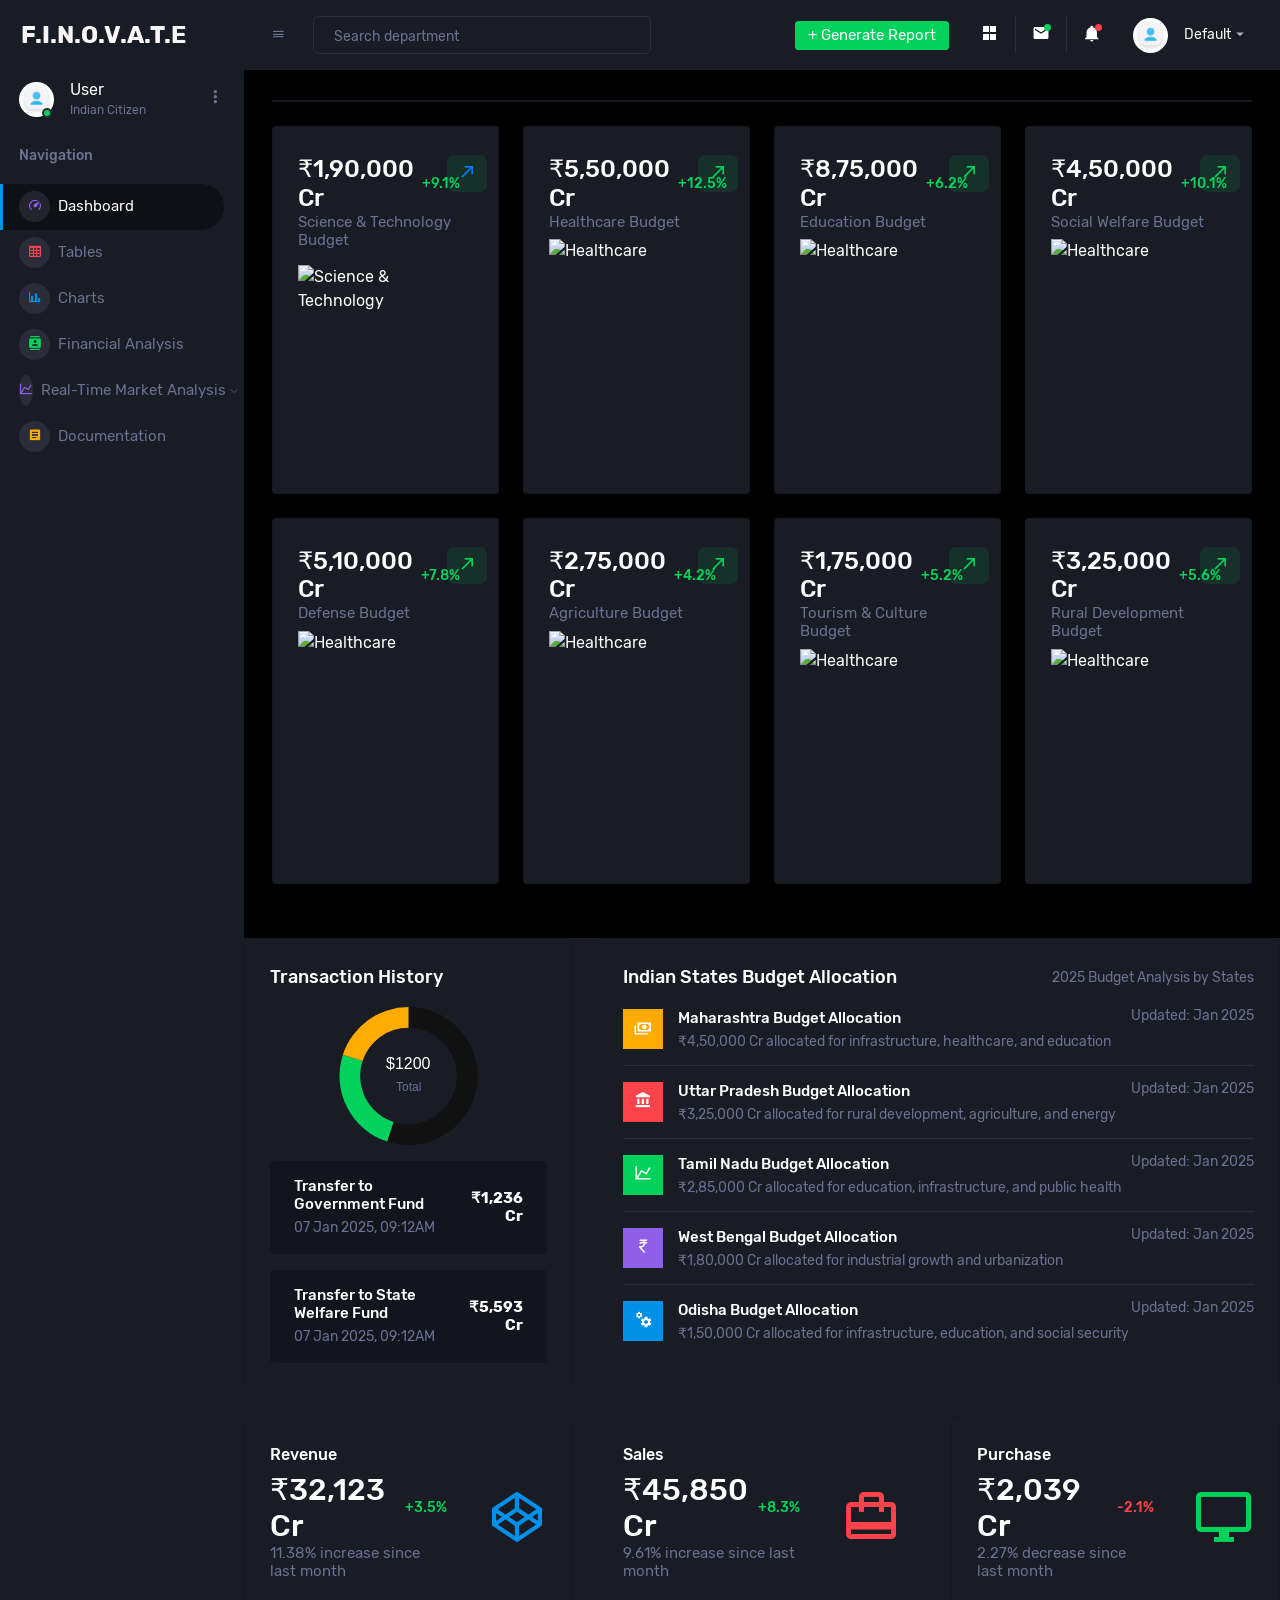
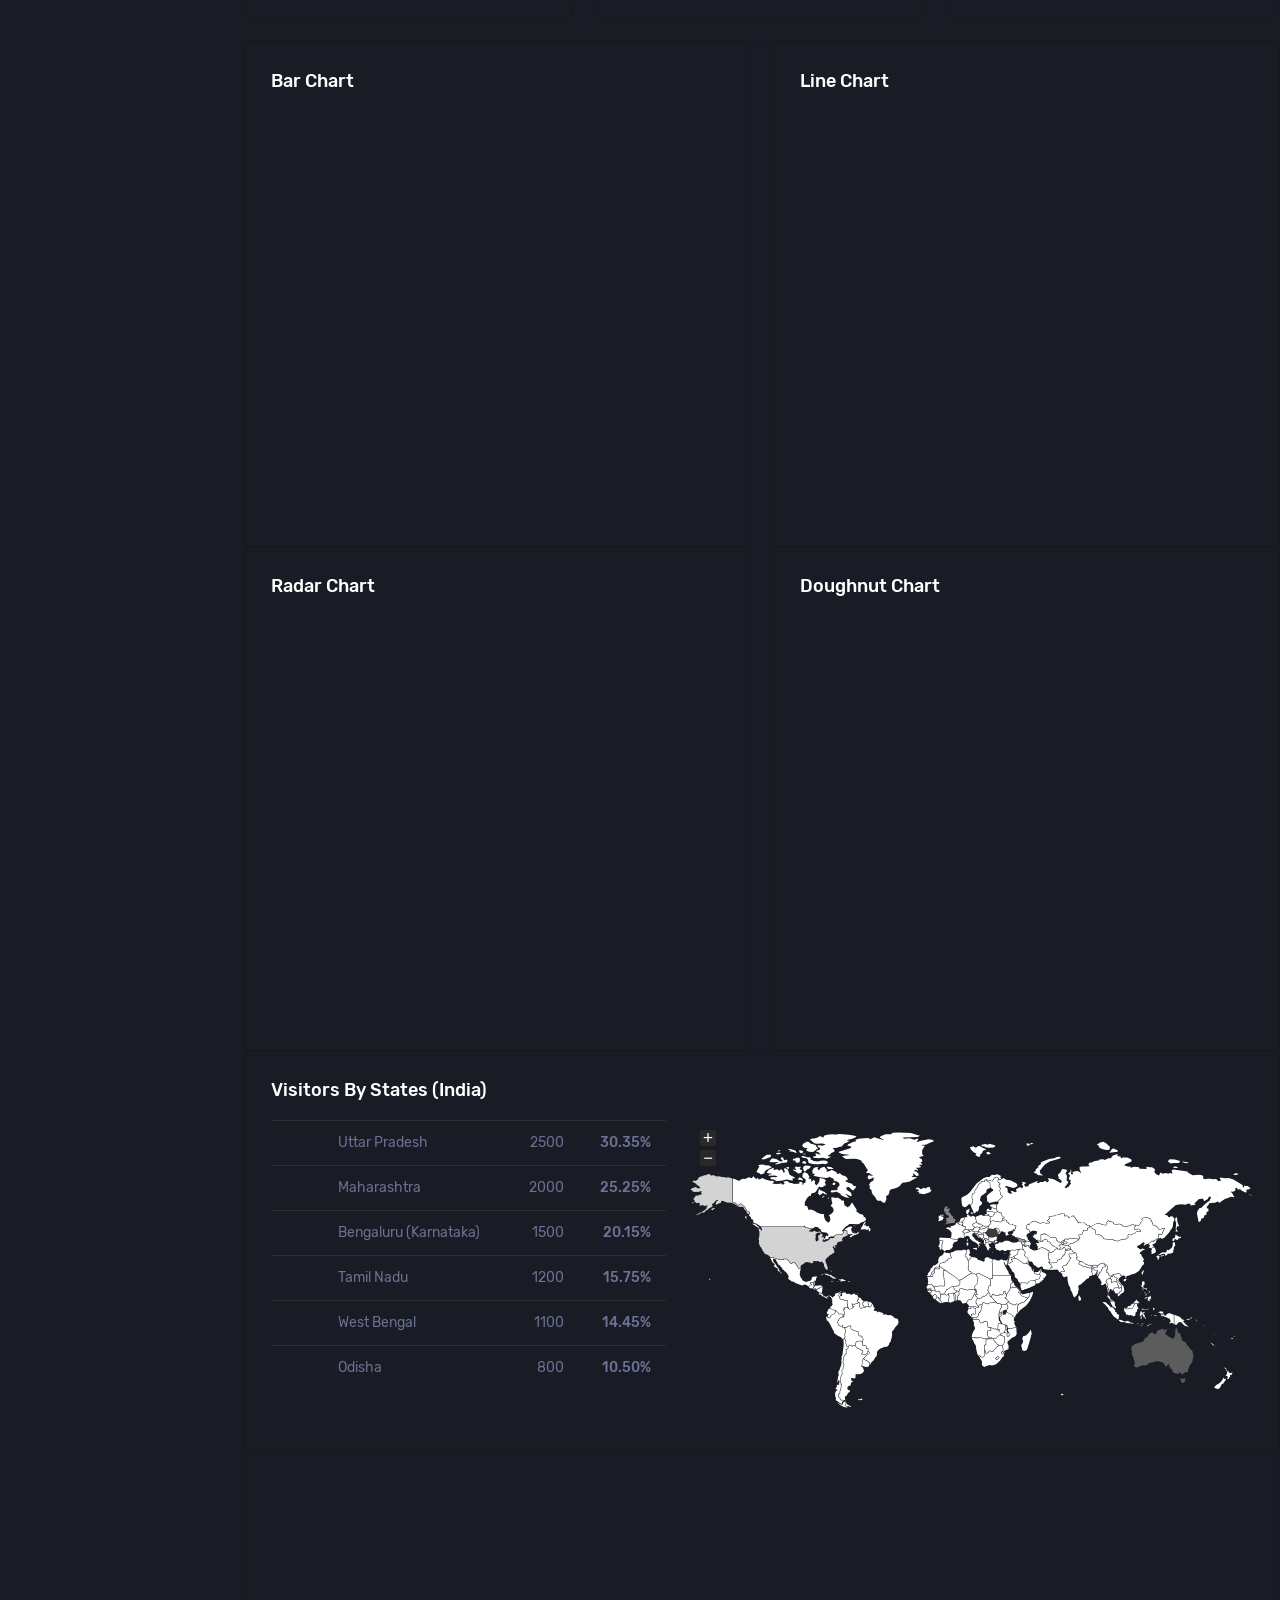
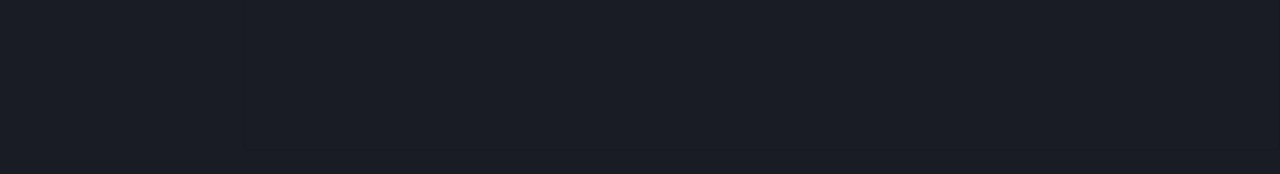
==== commit bac5181c: "index.html" ====
--- a/template/index.html
+++ b/template/index.html
@@ -175,21 +175,31 @@
               <span class="menu-title">Financial Analysis</span>
             </a>
           </li>
-          <li class="nav-item menu-items">
-            <a class="nav-link" data-toggle="collapse" href="#auth" aria-expanded="false" aria-controls="auth">
-              <span class="menu-icon">
-                <i class="mdi mdi-security"></i>
-              </span>
-              <span class="menu-title">User Pages</span>
-              <i class="menu-arrow"></i>
-            </a>
-            <div class="collapse" id="auth">
-              <ul class="nav flex-column sub-menu">
-                <li class="nav-item"> <a class="nav-link" href="pages/samples/login.html"> Login </a></li>
-                <li class="nav-item"> <a class="nav-link" href="pages/samples/register.html"> Register </a></li>
-              </ul>
-            </div>
-          </li>
+         <li class="nav-item menu-items">
+  <a class="nav-link" data-toggle="collapse" href="#market-analysis" aria-expanded="false" aria-controls="market-analysis">
+    <span class="menu-icon">
+      <i class="mdi mdi-chart-line"></i> <!-- Market Analysis Icon -->
+    </span>
+    <span class="menu-title">Real-Time Market Analysis</span>
+    <i class="menu-arrow"></i>
+  </a>
+  <div class="collapse" id="market-analysis">
+    <ul class="nav flex-column sub-menu">
+      <li class="nav-item"> 
+        <a class="nav-link" href="pages/market/stock-overview.html">Stock Overview</a>
+      </li>
+      <li class="nav-item"> 
+        <a class="nav-link" href="pages/market/live-trends.html">Live Market Trends</a>
+      </li>
+      <li class="nav-item"> 
+        <a class="nav-link" href="pages/market/portfolio-analysis.html">Portfolio Analysis</a>
+      </li>
+      <li class="nav-item"> 
+        <a class="nav-link" href="pages/market/crypto-tracker.html">Crypto Market Tracker</a>
+      </li>
+    </ul>
+  </div>
+</li>
           <li class="nav-item menu-items">
             <a class="nav-link" href="documentation.html">
               <span class="menu-icon">
@@ -1380,4 +1390,4 @@
     <script src="assets/js/dashboard.js"></script>
     <!-- End custom js for this page -->
   </body>
-</html>+</html>
--- a/template/assets/vendors/flag-icon-css/css/flag-icon.min.css
+++ b/template/assets/vendors/flag-icon-css/css/flag-icon.min.css
@@ -0,0 +1 @@
+.flag-icon-background{background-size:contain;background-position:50%;background-repeat:no-repeat}.flag-icon{background-size:contain;background-position:50%;background-repeat:no-repeat;position:relative;display:inline-block;width:1.33333333em;line-height:1em}.flag-icon:before{content:'\00a0'}.flag-icon.flag-icon-squared{width:1em}.flag-icon-ad{background-image:url(../flags/4x3/ad.svg)}.flag-icon-ad.flag-icon-squared{background-image:url(../flags/1x1/ad.svg)}.flag-icon-ae{background-image:url(../flags/4x3/ae.svg)}.flag-icon-ae.flag-icon-squared{background-image:url(../flags/1x1/ae.svg)}.flag-icon-af{background-image:url(../flags/4x3/af.svg)}.flag-icon-af.flag-icon-squared{background-image:url(../flags/1x1/af.svg)}.flag-icon-ag{background-image:url(../flags/4x3/ag.svg)}.flag-icon-ag.flag-icon-squared{background-image:url(../flags/1x1/ag.svg)}.flag-icon-ai{background-image:url(../flags/4x3/ai.svg)}.flag-icon-ai.flag-icon-squared{background-image:url(../flags/1x1/ai.svg)}.flag-icon-al{background-image:url(../flags/4x3/al.svg)}.flag-icon-al.flag-icon-squared{background-image:url(../flags/1x1/al.svg)}.flag-icon-am{background-image:url(../flags/4x3/am.svg)}.flag-icon-am.flag-icon-squared{background-image:url(../flags/1x1/am.svg)}.flag-icon-ao{background-image:url(../flags/4x3/ao.svg)}.flag-icon-ao.flag-icon-squared{background-image:url(../flags/1x1/ao.svg)}.flag-icon-aq{background-image:url(../flags/4x3/aq.svg)}.flag-icon-aq.flag-icon-squared{background-image:url(../flags/1x1/aq.svg)}.flag-icon-ar{background-image:url(../flags/4x3/ar.svg)}.flag-icon-ar.flag-icon-squared{background-image:url(../flags/1x1/ar.svg)}.flag-icon-as{background-image:url(../flags/4x3/as.svg)}.flag-icon-as.flag-icon-squared{background-image:url(../flags/1x1/as.svg)}.flag-icon-at{background-image:url(../flags/4x3/at.svg)}.flag-icon-at.flag-icon-squared{background-image:url(../flags/1x1/at.svg)}.flag-icon-au{background-image:url(../flags/4x3/au.svg)}.flag-icon-au.flag-icon-squared{background-image:url(../flags/1x1/au.svg)}.flag-icon-aw{background-image:url(../flags/4x3/aw.svg)}.flag-icon-aw.flag-icon-squared{background-image:url(../flags/1x1/aw.svg)}.flag-icon-ax{background-image:url(../flags/4x3/ax.svg)}.flag-icon-ax.flag-icon-squared{background-image:url(../flags/1x1/ax.svg)}.flag-icon-az{background-image:url(../flags/4x3/az.svg)}.flag-icon-az.flag-icon-squared{background-image:url(../flags/1x1/az.svg)}.flag-icon-ba{background-image:url(../flags/4x3/ba.svg)}.flag-icon-ba.flag-icon-squared{background-image:url(../flags/1x1/ba.svg)}.flag-icon-bb{background-image:url(../flags/4x3/bb.svg)}.flag-icon-bb.flag-icon-squared{background-image:url(../flags/1x1/bb.svg)}.flag-icon-bd{background-image:url(../flags/4x3/bd.svg)}.flag-icon-bd.flag-icon-squared{background-image:url(../flags/1x1/bd.svg)}.flag-icon-be{background-image:url(../flags/4x3/be.svg)}.flag-icon-be.flag-icon-squared{background-image:url(../flags/1x1/be.svg)}.flag-icon-bf{background-image:url(../flags/4x3/bf.svg)}.flag-icon-bf.flag-icon-squared{background-image:url(../flags/1x1/bf.svg)}.flag-icon-bg{background-image:url(../flags/4x3/bg.svg)}.flag-icon-bg.flag-icon-squared{background-image:url(../flags/1x1/bg.svg)}.flag-icon-bh{background-image:url(../flags/4x3/bh.svg)}.flag-icon-bh.flag-icon-squared{background-image:url(../flags/1x1/bh.svg)}.flag-icon-bi{background-image:url(../flags/4x3/bi.svg)}.flag-icon-bi.flag-icon-squared{background-image:url(../flags/1x1/bi.svg)}.flag-icon-bj{background-image:url(../flags/4x3/bj.svg)}.flag-icon-bj.flag-icon-squared{background-image:url(../flags/1x1/bj.svg)}.flag-icon-bl{background-image:url(../flags/4x3/bl.svg)}.flag-icon-bl.flag-icon-squared{background-image:url(../flags/1x1/bl.svg)}.flag-icon-bm{background-image:url(../flags/4x3/bm.svg)}.flag-icon-bm.flag-icon-squared{background-image:url(../flags/1x1/bm.svg)}.flag-icon-bn{background-image:url(../flags/4x3/bn.svg)}.flag-icon-bn.flag-icon-squared{background-image:url(../flags/1x1/bn.svg)}.flag-icon-bo{background-image:url(../flags/4x3/bo.svg)}.flag-icon-bo.flag-icon-squared{background-image:url(../flags/1x1/bo.svg)}.flag-icon-bq{background-image:url(../flags/4x3/bq.svg)}.flag-icon-bq.flag-icon-squared{background-image:url(../flags/1x1/bq.svg)}.flag-icon-br{background-image:url(../flags/4x3/br.svg)}.flag-icon-br.flag-icon-squared{background-image:url(../flags/1x1/br.svg)}.flag-icon-bs{background-image:url(../flags/4x3/bs.svg)}.flag-icon-bs.flag-icon-squared{background-image:url(../flags/1x1/bs.svg)}.flag-icon-bt{background-image:url(../flags/4x3/bt.svg)}.flag-icon-bt.flag-icon-squared{background-image:url(../flags/1x1/bt.svg)}.flag-icon-bv{background-image:url(../flags/4x3/bv.svg)}.flag-icon-bv.flag-icon-squared{background-image:url(../flags/1x1/bv.svg)}.flag-icon-bw{background-image:url(../flags/4x3/bw.svg)}.flag-icon-bw.flag-icon-squared{background-image:url(../flags/1x1/bw.svg)}.flag-icon-by{background-image:url(../flags/4x3/by.svg)}.flag-icon-by.flag-icon-squared{background-image:url(../flags/1x1/by.svg)}.flag-icon-bz{background-image:url(../flags/4x3/bz.svg)}.flag-icon-bz.flag-icon-squared{background-image:url(../flags/1x1/bz.svg)}.flag-icon-ca{background-image:url(../flags/4x3/ca.svg)}.flag-icon-ca.flag-icon-squared{background-image:url(../flags/1x1/ca.svg)}.flag-icon-cc{background-image:url(../flags/4x3/cc.svg)}.flag-icon-cc.flag-icon-squared{background-image:url(../flags/1x1/cc.svg)}.flag-icon-cd{background-image:url(../flags/4x3/cd.svg)}.flag-icon-cd.flag-icon-squared{background-image:url(../flags/1x1/cd.svg)}.flag-icon-cf{background-image:url(../flags/4x3/cf.svg)}.flag-icon-cf.flag-icon-squared{background-image:url(../flags/1x1/cf.svg)}.flag-icon-cg{background-image:url(../flags/4x3/cg.svg)}.flag-icon-cg.flag-icon-squared{background-image:url(../flags/1x1/cg.svg)}.flag-icon-ch{background-image:url(../flags/4x3/ch.svg)}.flag-icon-ch.flag-icon-squared{background-image:url(../flags/1x1/ch.svg)}.flag-icon-ci{background-image:url(../flags/4x3/ci.svg)}.flag-icon-ci.flag-icon-squared{background-image:url(../flags/1x1/ci.svg)}.flag-icon-ck{background-image:url(../flags/4x3/ck.svg)}.flag-icon-ck.flag-icon-squared{background-image:url(../flags/1x1/ck.svg)}.flag-icon-cl{background-image:url(../flags/4x3/cl.svg)}.flag-icon-cl.flag-icon-squared{background-image:url(../flags/1x1/cl.svg)}.flag-icon-cm{background-image:url(../flags/4x3/cm.svg)}.flag-icon-cm.flag-icon-squared{background-image:url(../flags/1x1/cm.svg)}.flag-icon-cn{background-image:url(../flags/4x3/cn.svg)}.flag-icon-cn.flag-icon-squared{background-image:url(../flags/1x1/cn.svg)}.flag-icon-co{background-image:url(../flags/4x3/co.svg)}.flag-icon-co.flag-icon-squared{background-image:url(../flags/1x1/co.svg)}.flag-icon-cr{background-image:url(../flags/4x3/cr.svg)}.flag-icon-cr.flag-icon-squared{background-image:url(../flags/1x1/cr.svg)}.flag-icon-cu{background-image:url(../flags/4x3/cu.svg)}.flag-icon-cu.flag-icon-squared{background-image:url(../flags/1x1/cu.svg)}.flag-icon-cv{background-image:url(../flags/4x3/cv.svg)}.flag-icon-cv.flag-icon-squared{background-image:url(../flags/1x1/cv.svg)}.flag-icon-cw{background-image:url(../flags/4x3/cw.svg)}.flag-icon-cw.flag-icon-squared{background-image:url(../flags/1x1/cw.svg)}.flag-icon-cx{background-image:url(../flags/4x3/cx.svg)}.flag-icon-cx.flag-icon-squared{background-image:url(../flags/1x1/cx.svg)}.flag-icon-cy{background-image:url(../flags/4x3/cy.svg)}.flag-icon-cy.flag-icon-squared{background-image:url(../flags/1x1/cy.svg)}.flag-icon-cz{background-image:url(../flags/4x3/cz.svg)}.flag-icon-cz.flag-icon-squared{background-image:url(../flags/1x1/cz.svg)}.flag-icon-de{background-image:url(../flags/4x3/de.svg)}.flag-icon-de.flag-icon-squared{background-image:url(../flags/1x1/de.svg)}.flag-icon-dj{background-image:url(../flags/4x3/dj.svg)}.flag-icon-dj.flag-icon-squared{background-image:url(../flags/1x1/dj.svg)}.flag-icon-dk{background-image:url(../flags/4x3/dk.svg)}.flag-icon-dk.flag-icon-squared{background-image:url(../flags/1x1/dk.svg)}.flag-icon-dm{background-image:url(../flags/4x3/dm.svg)}.flag-icon-dm.flag-icon-squared{background-image:url(../flags/1x1/dm.svg)}.flag-icon-do{background-image:url(../flags/4x3/do.svg)}.flag-icon-do.flag-icon-squared{background-image:url(../flags/1x1/do.svg)}.flag-icon-dz{background-image:url(../flags/4x3/dz.svg)}.flag-icon-dz.flag-icon-squared{background-image:url(../flags/1x1/dz.svg)}.flag-icon-ec{background-image:url(../flags/4x3/ec.svg)}.flag-icon-ec.flag-icon-squared{background-image:url(../flags/1x1/ec.svg)}.flag-icon-ee{background-image:url(../flags/4x3/ee.svg)}.flag-icon-ee.flag-icon-squared{background-image:url(../flags/1x1/ee.svg)}.flag-icon-eg{background-image:url(../flags/4x3/eg.svg)}.flag-icon-eg.flag-icon-squared{background-image:url(../flags/1x1/eg.svg)}.flag-icon-eh{background-image:url(../flags/4x3/eh.svg)}.flag-icon-eh.flag-icon-squared{background-image:url(../flags/1x1/eh.svg)}.flag-icon-er{background-image:url(../flags/4x3/er.svg)}.flag-icon-er.flag-icon-squared{background-image:url(../flags/1x1/er.svg)}.flag-icon-es{background-image:url(../flags/4x3/es.svg)}.flag-icon-es.flag-icon-squared{background-image:url(../flags/1x1/es.svg)}.flag-icon-et{background-image:url(../flags/4x3/et.svg)}.flag-icon-et.flag-icon-squared{background-image:url(../flags/1x1/et.svg)}.flag-icon-fi{background-image:url(../flags/4x3/fi.svg)}.flag-icon-fi.flag-icon-squared{background-image:url(../flags/1x1/fi.svg)}.flag-icon-fj{background-image:url(../flags/4x3/fj.svg)}.flag-icon-fj.flag-icon-squared{background-image:url(../flags/1x1/fj.svg)}.flag-icon-fk{background-image:url(../flags/4x3/fk.svg)}.flag-icon-fk.flag-icon-squared{background-image:url(../flags/1x1/fk.svg)}.flag-icon-fm{background-image:url(../flags/4x3/fm.svg)}.flag-icon-fm.flag-icon-squared{background-image:url(../flags/1x1/fm.svg)}.flag-icon-fo{background-image:url(../flags/4x3/fo.svg)}.flag-icon-fo.flag-icon-squared{background-image:url(../flags/1x1/fo.svg)}.flag-icon-fr{background-image:url(../flags/4x3/fr.svg)}.flag-icon-fr.flag-icon-squared{background-image:url(../flags/1x1/fr.svg)}.flag-icon-ga{background-image:url(../flags/4x3/ga.svg)}.flag-icon-ga.flag-icon-squared{background-image:url(../flags/1x1/ga.svg)}.flag-icon-gb{background-image:url(../flags/4x3/gb.svg)}.flag-icon-gb.flag-icon-squared{background-image:url(../flags/1x1/gb.svg)}.flag-icon-gd{background-image:url(../flags/4x3/gd.svg)}.flag-icon-gd.flag-icon-squared{background-image:url(../flags/1x1/gd.svg)}.flag-icon-ge{background-image:url(../flags/4x3/ge.svg)}.flag-icon-ge.flag-icon-squared{background-image:url(../flags/1x1/ge.svg)}.flag-icon-gf{background-image:url(../flags/4x3/gf.svg)}.flag-icon-gf.flag-icon-squared{background-image:url(../flags/1x1/gf.svg)}.flag-icon-gg{background-image:url(../flags/4x3/gg.svg)}.flag-icon-gg.flag-icon-squared{background-image:url(../flags/1x1/gg.svg)}.flag-icon-gh{background-image:url(../flags/4x3/gh.svg)}.flag-icon-gh.flag-icon-squared{background-image:url(../flags/1x1/gh.svg)}.flag-icon-gi{background-image:url(../flags/4x3/gi.svg)}.flag-icon-gi.flag-icon-squared{background-image:url(../flags/1x1/gi.svg)}.flag-icon-gl{background-image:url(../flags/4x3/gl.svg)}.flag-icon-gl.flag-icon-squared{background-image:url(../flags/1x1/gl.svg)}.flag-icon-gm{background-image:url(../flags/4x3/gm.svg)}.flag-icon-gm.flag-icon-squared{background-image:url(../flags/1x1/gm.svg)}.flag-icon-gn{background-image:url(../flags/4x3/gn.svg)}.flag-icon-gn.flag-icon-squared{background-image:url(../flags/1x1/gn.svg)}.flag-icon-gp{background-image:url(../flags/4x3/gp.svg)}.flag-icon-gp.flag-icon-squared{background-image:url(../flags/1x1/gp.svg)}.flag-icon-gq{background-image:url(../flags/4x3/gq.svg)}.flag-icon-gq.flag-icon-squared{background-image:url(../flags/1x1/gq.svg)}.flag-icon-gr{background-image:url(../flags/4x3/gr.svg)}.flag-icon-gr.flag-icon-squared{background-image:url(../flags/1x1/gr.svg)}.flag-icon-gs{background-image:url(../flags/4x3/gs.svg)}.flag-icon-gs.flag-icon-squared{background-image:url(../flags/1x1/gs.svg)}.flag-icon-gt{background-image:url(../flags/4x3/gt.svg)}.flag-icon-gt.flag-icon-squared{background-image:url(../flags/1x1/gt.svg)}.flag-icon-gu{background-image:url(../flags/4x3/gu.svg)}.flag-icon-gu.flag-icon-squared{background-image:url(../flags/1x1/gu.svg)}.flag-icon-gw{background-image:url(../flags/4x3/gw.svg)}.flag-icon-gw.flag-icon-squared{background-image:url(../flags/1x1/gw.svg)}.flag-icon-gy{background-image:url(../flags/4x3/gy.svg)}.flag-icon-gy.flag-icon-squared{background-image:url(../flags/1x1/gy.svg)}.flag-icon-hk{background-image:url(../flags/4x3/hk.svg)}.flag-icon-hk.flag-icon-squared{background-image:url(../flags/1x1/hk.svg)}.flag-icon-hm{background-image:url(../flags/4x3/hm.svg)}.flag-icon-hm.flag-icon-squared{background-image:url(../flags/1x1/hm.svg)}.flag-icon-hn{background-image:url(../flags/4x3/hn.svg)}.flag-icon-hn.flag-icon-squared{background-image:url(../flags/1x1/hn.svg)}.flag-icon-hr{background-image:url(../flags/4x3/hr.svg)}.flag-icon-hr.flag-icon-squared{background-image:url(../flags/1x1/hr.svg)}.flag-icon-ht{background-image:url(../flags/4x3/ht.svg)}.flag-icon-ht.flag-icon-squared{background-image:url(../flags/1x1/ht.svg)}.flag-icon-hu{background-image:url(../flags/4x3/hu.svg)}.flag-icon-hu.flag-icon-squared{background-image:url(../flags/1x1/hu.svg)}.flag-icon-id{background-image:url(../flags/4x3/id.svg)}.flag-icon-id.flag-icon-squared{background-image:url(../flags/1x1/id.svg)}.flag-icon-ie{background-image:url(../flags/4x3/ie.svg)}.flag-icon-ie.flag-icon-squared{background-image:url(../flags/1x1/ie.svg)}.flag-icon-il{background-image:url(../flags/4x3/il.svg)}.flag-icon-il.flag-icon-squared{background-image:url(../flags/1x1/il.svg)}.flag-icon-im{background-image:url(../flags/4x3/im.svg)}.flag-icon-im.flag-icon-squared{background-image:url(../flags/1x1/im.svg)}.flag-icon-in{background-image:url(../flags/4x3/in.svg)}.flag-icon-in.flag-icon-squared{background-image:url(../flags/1x1/in.svg)}.flag-icon-io{background-image:url(../flags/4x3/io.svg)}.flag-icon-io.flag-icon-squared{background-image:url(../flags/1x1/io.svg)}.flag-icon-iq{background-image:url(../flags/4x3/iq.svg)}.flag-icon-iq.flag-icon-squared{background-image:url(../flags/1x1/iq.svg)}.flag-icon-ir{background-image:url(../flags/4x3/ir.svg)}.flag-icon-ir.flag-icon-squared{background-image:url(../flags/1x1/ir.svg)}.flag-icon-is{background-image:url(../flags/4x3/is.svg)}.flag-icon-is.flag-icon-squared{background-image:url(../flags/1x1/is.svg)}.flag-icon-it{background-image:url(../flags/4x3/it.svg)}.flag-icon-it.flag-icon-squared{background-image:url(../flags/1x1/it.svg)}.flag-icon-je{background-image:url(../flags/4x3/je.svg)}.flag-icon-je.flag-icon-squared{background-image:url(../flags/1x1/je.svg)}.flag-icon-jm{background-image:url(../flags/4x3/jm.svg)}.flag-icon-jm.flag-icon-squared{background-image:url(../flags/1x1/jm.svg)}.flag-icon-jo{background-image:url(../flags/4x3/jo.svg)}.flag-icon-jo.flag-icon-squared{background-image:url(../flags/1x1/jo.svg)}.flag-icon-jp{background-image:url(../flags/4x3/jp.svg)}.flag-icon-jp.flag-icon-squared{background-image:url(../flags/1x1/jp.svg)}.flag-icon-ke{background-image:url(../flags/4x3/ke.svg)}.flag-icon-ke.flag-icon-squared{background-image:url(../flags/1x1/ke.svg)}.flag-icon-kg{background-image:url(../flags/4x3/kg.svg)}.flag-icon-kg.flag-icon-squared{background-image:url(../flags/1x1/kg.svg)}.flag-icon-kh{background-image:url(../flags/4x3/kh.svg)}.flag-icon-kh.flag-icon-squared{background-image:url(../flags/1x1/kh.svg)}.flag-icon-ki{background-image:url(../flags/4x3/ki.svg)}.flag-icon-ki.flag-icon-squared{background-image:url(../flags/1x1/ki.svg)}.flag-icon-km{background-image:url(../flags/4x3/km.svg)}.flag-icon-km.flag-icon-squared{background-image:url(../flags/1x1/km.svg)}.flag-icon-kn{background-image:url(../flags/4x3/kn.svg)}.flag-icon-kn.flag-icon-squared{background-image:url(../flags/1x1/kn.svg)}.flag-icon-kp{background-image:url(../flags/4x3/kp.svg)}.flag-icon-kp.flag-icon-squared{background-image:url(../flags/1x1/kp.svg)}.flag-icon-kr{background-image:url(../flags/4x3/kr.svg)}.flag-icon-kr.flag-icon-squared{background-image:url(../flags/1x1/kr.svg)}.flag-icon-kw{background-image:url(../flags/4x3/kw.svg)}.flag-icon-kw.flag-icon-squared{background-image:url(../flags/1x1/kw.svg)}.flag-icon-ky{background-image:url(../flags/4x3/ky.svg)}.flag-icon-ky.flag-icon-squared{background-image:url(../flags/1x1/ky.svg)}.flag-icon-kz{background-image:url(../flags/4x3/kz.svg)}.flag-icon-kz.flag-icon-squared{background-image:url(../flags/1x1/kz.svg)}.flag-icon-la{background-image:url(../flags/4x3/la.svg)}.flag-icon-la.flag-icon-squared{background-image:url(../flags/1x1/la.svg)}.flag-icon-lb{background-image:url(../flags/4x3/lb.svg)}.flag-icon-lb.flag-icon-squared{background-image:url(../flags/1x1/lb.svg)}.flag-icon-lc{background-image:url(../flags/4x3/lc.svg)}.flag-icon-lc.flag-icon-squared{background-image:url(../flags/1x1/lc.svg)}.flag-icon-li{background-image:url(../flags/4x3/li.svg)}.flag-icon-li.flag-icon-squared{background-image:url(../flags/1x1/li.svg)}.flag-icon-lk{background-image:url(../flags/4x3/lk.svg)}.flag-icon-lk.flag-icon-squared{background-image:url(../flags/1x1/lk.svg)}.flag-icon-lr{background-image:url(../flags/4x3/lr.svg)}.flag-icon-lr.flag-icon-squared{background-image:url(../flags/1x1/lr.svg)}.flag-icon-ls{background-image:url(../flags/4x3/ls.svg)}.flag-icon-ls.flag-icon-squared{background-image:url(../flags/1x1/ls.svg)}.flag-icon-lt{background-image:url(../flags/4x3/lt.svg)}.flag-icon-lt.flag-icon-squared{background-image:url(../flags/1x1/lt.svg)}.flag-icon-lu{background-image:url(../flags/4x3/lu.svg)}.flag-icon-lu.flag-icon-squared{background-image:url(../flags/1x1/lu.svg)}.flag-icon-lv{background-image:url(../flags/4x3/lv.svg)}.flag-icon-lv.flag-icon-squared{background-image:url(../flags/1x1/lv.svg)}.flag-icon-ly{background-image:url(../flags/4x3/ly.svg)}.flag-icon-ly.flag-icon-squared{background-image:url(../flags/1x1/ly.svg)}.flag-icon-ma{background-image:url(../flags/4x3/ma.svg)}.flag-icon-ma.flag-icon-squared{background-image:url(../flags/1x1/ma.svg)}.flag-icon-mc{background-image:url(../flags/4x3/mc.svg)}.flag-icon-mc.flag-icon-squared{background-image:url(../flags/1x1/mc.svg)}.flag-icon-md{background-image:url(../flags/4x3/md.svg)}.flag-icon-md.flag-icon-squared{background-image:url(../flags/1x1/md.svg)}.flag-icon-me{background-image:url(../flags/4x3/me.svg)}.flag-icon-me.flag-icon-squared{background-image:url(../flags/1x1/me.svg)}.flag-icon-mf{background-image:url(../flags/4x3/mf.svg)}.flag-icon-mf.flag-icon-squared{background-image:url(../flags/1x1/mf.svg)}.flag-icon-mg{background-image:url(../flags/4x3/mg.svg)}.flag-icon-mg.flag-icon-squared{background-image:url(../flags/1x1/mg.svg)}.flag-icon-mh{background-image:url(../flags/4x3/mh.svg)}.flag-icon-mh.flag-icon-squared{background-image:url(../flags/1x1/mh.svg)}.flag-icon-mk{background-image:url(../flags/4x3/mk.svg)}.flag-icon-mk.flag-icon-squared{background-image:url(../flags/1x1/mk.svg)}.flag-icon-ml{background-image:url(../flags/4x3/ml.svg)}.flag-icon-ml.flag-icon-squared{background-image:url(../flags/1x1/ml.svg)}.flag-icon-mm{background-image:url(../flags/4x3/mm.svg)}.flag-icon-mm.flag-icon-squared{background-image:url(../flags/1x1/mm.svg)}.flag-icon-mn{background-image:url(../flags/4x3/mn.svg)}.flag-icon-mn.flag-icon-squared{background-image:url(../flags/1x1/mn.svg)}.flag-icon-mo{background-image:url(../flags/4x3/mo.svg)}.flag-icon-mo.flag-icon-squared{background-image:url(../flags/1x1/mo.svg)}.flag-icon-mp{background-image:url(../flags/4x3/mp.svg)}.flag-icon-mp.flag-icon-squared{background-image:url(../flags/1x1/mp.svg)}.flag-icon-mq{background-image:url(../flags/4x3/mq.svg)}.flag-icon-mq.flag-icon-squared{background-image:url(../flags/1x1/mq.svg)}.flag-icon-mr{background-image:url(../flags/4x3/mr.svg)}.flag-icon-mr.flag-icon-squared{background-image:url(../flags/1x1/mr.svg)}.flag-icon-ms{background-image:url(../flags/4x3/ms.svg)}.flag-icon-ms.flag-icon-squared{background-image:url(../flags/1x1/ms.svg)}.flag-icon-mt{background-image:url(../flags/4x3/mt.svg)}.flag-icon-mt.flag-icon-squared{background-image:url(../flags/1x1/mt.svg)}.flag-icon-mu{background-image:url(../flags/4x3/mu.svg)}.flag-icon-mu.flag-icon-squared{background-image:url(../flags/1x1/mu.svg)}.flag-icon-mv{background-image:url(../flags/4x3/mv.svg)}.flag-icon-mv.flag-icon-squared{background-image:url(../flags/1x1/mv.svg)}.flag-icon-mw{background-image:url(../flags/4x3/mw.svg)}.flag-icon-mw.flag-icon-squared{background-image:url(../flags/1x1/mw.svg)}.flag-icon-mx{background-image:url(../flags/4x3/mx.svg)}.flag-icon-mx.flag-icon-squared{background-image:url(../flags/1x1/mx.svg)}.flag-icon-my{background-image:url(../flags/4x3/my.svg)}.flag-icon-my.flag-icon-squared{background-image:url(../flags/1x1/my.svg)}.flag-icon-mz{background-image:url(../flags/4x3/mz.svg)}.flag-icon-mz.flag-icon-squared{background-image:url(../flags/1x1/mz.svg)}.flag-icon-na{background-image:url(../flags/4x3/na.svg)}.flag-icon-na.flag-icon-squared{background-image:url(../flags/1x1/na.svg)}.flag-icon-nc{background-image:url(../flags/4x3/nc.svg)}.flag-icon-nc.flag-icon-squared{background-image:url(../flags/1x1/nc.svg)}.flag-icon-ne{background-image:url(../flags/4x3/ne.svg)}.flag-icon-ne.flag-icon-squared{background-image:url(../flags/1x1/ne.svg)}.flag-icon-nf{background-image:url(../flags/4x3/nf.svg)}.flag-icon-nf.flag-icon-squared{background-image:url(../flags/1x1/nf.svg)}.flag-icon-ng{background-image:url(../flags/4x3/ng.svg)}.flag-icon-ng.flag-icon-squared{background-image:url(../flags/1x1/ng.svg)}.flag-icon-ni{background-image:url(../flags/4x3/ni.svg)}.flag-icon-ni.flag-icon-squared{background-image:url(../flags/1x1/ni.svg)}.flag-icon-nl{background-image:url(../flags/4x3/nl.svg)}.flag-icon-nl.flag-icon-squared{background-image:url(../flags/1x1/nl.svg)}.flag-icon-no{background-image:url(../flags/4x3/no.svg)}.flag-icon-no.flag-icon-squared{background-image:url(../flags/1x1/no.svg)}.flag-icon-np{background-image:url(../flags/4x3/np.svg)}.flag-icon-np.flag-icon-squared{background-image:url(../flags/1x1/np.svg)}.flag-icon-nr{background-image:url(../flags/4x3/nr.svg)}.flag-icon-nr.flag-icon-squared{background-image:url(../flags/1x1/nr.svg)}.flag-icon-nu{background-image:url(../flags/4x3/nu.svg)}.flag-icon-nu.flag-icon-squared{background-image:url(../flags/1x1/nu.svg)}.flag-icon-nz{background-image:url(../flags/4x3/nz.svg)}.flag-icon-nz.flag-icon-squared{background-image:url(../flags/1x1/nz.svg)}.flag-icon-om{background-image:url(../flags/4x3/om.svg)}.flag-icon-om.flag-icon-squared{background-image:url(../flags/1x1/om.svg)}.flag-icon-pa{background-image:url(../flags/4x3/pa.svg)}.flag-icon-pa.flag-icon-squared{background-image:url(../flags/1x1/pa.svg)}.flag-icon-pe{background-image:url(../flags/4x3/pe.svg)}.flag-icon-pe.flag-icon-squared{background-image:url(../flags/1x1/pe.svg)}.flag-icon-pf{background-image:url(../flags/4x3/pf.svg)}.flag-icon-pf.flag-icon-squared{background-image:url(../flags/1x1/pf.svg)}.flag-icon-pg{background-image:url(../flags/4x3/pg.svg)}.flag-icon-pg.flag-icon-squared{background-image:url(../flags/1x1/pg.svg)}.flag-icon-ph{background-image:url(../flags/4x3/ph.svg)}.flag-icon-ph.flag-icon-squared{background-image:url(../flags/1x1/ph.svg)}.flag-icon-pk{background-image:url(../flags/4x3/pk.svg)}.flag-icon-pk.flag-icon-squared{background-image:url(../flags/1x1/pk.svg)}.flag-icon-pl{background-image:url(../flags/4x3/pl.svg)}.flag-icon-pl.flag-icon-squared{background-image:url(../flags/1x1/pl.svg)}.flag-icon-pm{background-image:url(../flags/4x3/pm.svg)}.flag-icon-pm.flag-icon-squared{background-image:url(../flags/1x1/pm.svg)}.flag-icon-pn{background-image:url(../flags/4x3/pn.svg)}.flag-icon-pn.flag-icon-squared{background-image:url(../flags/1x1/pn.svg)}.flag-icon-pr{background-image:url(../flags/4x3/pr.svg)}.flag-icon-pr.flag-icon-squared{background-image:url(../flags/1x1/pr.svg)}.flag-icon-ps{background-image:url(../flags/4x3/ps.svg)}.flag-icon-ps.flag-icon-squared{background-image:url(../flags/1x1/ps.svg)}.flag-icon-pt{background-image:url(../flags/4x3/pt.svg)}.flag-icon-pt.flag-icon-squared{background-image:url(../flags/1x1/pt.svg)}.flag-icon-pw{background-image:url(../flags/4x3/pw.svg)}.flag-icon-pw.flag-icon-squared{background-image:url(../flags/1x1/pw.svg)}.flag-icon-py{background-image:url(../flags/4x3/py.svg)}.flag-icon-py.flag-icon-squared{background-image:url(../flags/1x1/py.svg)}.flag-icon-qa{background-image:url(../flags/4x3/qa.svg)}.flag-icon-qa.flag-icon-squared{background-image:url(../flags/1x1/qa.svg)}.flag-icon-re{background-image:url(../flags/4x3/re.svg)}.flag-icon-re.flag-icon-squared{background-image:url(../flags/1x1/re.svg)}.flag-icon-ro{background-image:url(../flags/4x3/ro.svg)}.flag-icon-ro.flag-icon-squared{background-image:url(../flags/1x1/ro.svg)}.flag-icon-rs{background-image:url(../flags/4x3/rs.svg)}.flag-icon-rs.flag-icon-squared{background-image:url(../flags/1x1/rs.svg)}.flag-icon-ru{background-image:url(../flags/4x3/ru.svg)}.flag-icon-ru.flag-icon-squared{background-image:url(../flags/1x1/ru.svg)}.flag-icon-rw{background-image:url(../flags/4x3/rw.svg)}.flag-icon-rw.flag-icon-squared{background-image:url(../flags/1x1/rw.svg)}.flag-icon-sa{background-image:url(../flags/4x3/sa.svg)}.flag-icon-sa.flag-icon-squared{background-image:url(../flags/1x1/sa.svg)}.flag-icon-sb{background-image:url(../flags/4x3/sb.svg)}.flag-icon-sb.flag-icon-squared{background-image:url(../flags/1x1/sb.svg)}.flag-icon-sc{background-image:url(../flags/4x3/sc.svg)}.flag-icon-sc.flag-icon-squared{background-image:url(../flags/1x1/sc.svg)}.flag-icon-sd{background-image:url(../flags/4x3/sd.svg)}.flag-icon-sd.flag-icon-squared{background-image:url(../flags/1x1/sd.svg)}.flag-icon-se{background-image:url(../flags/4x3/se.svg)}.flag-icon-se.flag-icon-squared{background-image:url(../flags/1x1/se.svg)}.flag-icon-sg{background-image:url(../flags/4x3/sg.svg)}.flag-icon-sg.flag-icon-squared{background-image:url(../flags/1x1/sg.svg)}.flag-icon-sh{background-image:url(../flags/4x3/sh.svg)}.flag-icon-sh.flag-icon-squared{background-image:url(../flags/1x1/sh.svg)}.flag-icon-si{background-image:url(../flags/4x3/si.svg)}.flag-icon-si.flag-icon-squared{background-image:url(../flags/1x1/si.svg)}.flag-icon-sj{background-image:url(../flags/4x3/sj.svg)}.flag-icon-sj.flag-icon-squared{background-image:url(../flags/1x1/sj.svg)}.flag-icon-sk{background-image:url(../flags/4x3/sk.svg)}.flag-icon-sk.flag-icon-squared{background-image:url(../flags/1x1/sk.svg)}.flag-icon-sl{background-image:url(../flags/4x3/sl.svg)}.flag-icon-sl.flag-icon-squared{background-image:url(../flags/1x1/sl.svg)}.flag-icon-sm{background-image:url(../flags/4x3/sm.svg)}.flag-icon-sm.flag-icon-squared{background-image:url(../flags/1x1/sm.svg)}.flag-icon-sn{background-image:url(../flags/4x3/sn.svg)}.flag-icon-sn.flag-icon-squared{background-image:url(../flags/1x1/sn.svg)}.flag-icon-so{background-image:url(../flags/4x3/so.svg)}.flag-icon-so.flag-icon-squared{background-image:url(../flags/1x1/so.svg)}.flag-icon-sr{background-image:url(../flags/4x3/sr.svg)}.flag-icon-sr.flag-icon-squared{background-image:url(../flags/1x1/sr.svg)}.flag-icon-ss{background-image:url(../flags/4x3/ss.svg)}.flag-icon-ss.flag-icon-squared{background-image:url(../flags/1x1/ss.svg)}.flag-icon-st{background-image:url(../flags/4x3/st.svg)}.flag-icon-st.flag-icon-squared{background-image:url(../flags/1x1/st.svg)}.flag-icon-sv{background-image:url(../flags/4x3/sv.svg)}.flag-icon-sv.flag-icon-squared{background-image:url(../flags/1x1/sv.svg)}.flag-icon-sx{background-image:url(../flags/4x3/sx.svg)}.flag-icon-sx.flag-icon-squared{background-image:url(../flags/1x1/sx.svg)}.flag-icon-sy{background-image:url(../flags/4x3/sy.svg)}.flag-icon-sy.flag-icon-squared{background-image:url(../flags/1x1/sy.svg)}.flag-icon-sz{background-image:url(../flags/4x3/sz.svg)}.flag-icon-sz.flag-icon-squared{background-image:url(../flags/1x1/sz.svg)}.flag-icon-tc{background-image:url(../flags/4x3/tc.svg)}.flag-icon-tc.flag-icon-squared{background-image:url(../flags/1x1/tc.svg)}.flag-icon-td{background-image:url(../flags/4x3/td.svg)}.flag-icon-td.flag-icon-squared{background-image:url(../flags/1x1/td.svg)}.flag-icon-tf{background-image:url(../flags/4x3/tf.svg)}.flag-icon-tf.flag-icon-squared{background-image:url(../flags/1x1/tf.svg)}.flag-icon-tg{background-image:url(../flags/4x3/tg.svg)}.flag-icon-tg.flag-icon-squared{background-image:url(../flags/1x1/tg.svg)}.flag-icon-th{background-image:url(../flags/4x3/th.svg)}.flag-icon-th.flag-icon-squared{background-image:url(../flags/1x1/th.svg)}.flag-icon-tj{background-image:url(../flags/4x3/tj.svg)}.flag-icon-tj.flag-icon-squared{background-image:url(../flags/1x1/tj.svg)}.flag-icon-tk{background-image:url(../flags/4x3/tk.svg)}.flag-icon-tk.flag-icon-squared{background-image:url(../flags/1x1/tk.svg)}.flag-icon-tl{background-image:url(../flags/4x3/tl.svg)}.flag-icon-tl.flag-icon-squared{background-image:url(../flags/1x1/tl.svg)}.flag-icon-tm{background-image:url(../flags/4x3/tm.svg)}.flag-icon-tm.flag-icon-squared{background-image:url(../flags/1x1/tm.svg)}.flag-icon-tn{background-image:url(../flags/4x3/tn.svg)}.flag-icon-tn.flag-icon-squared{background-image:url(../flags/1x1/tn.svg)}.flag-icon-to{background-image:url(../flags/4x3/to.svg)}.flag-icon-to.flag-icon-squared{background-image:url(../flags/1x1/to.svg)}.flag-icon-tr{background-image:url(../flags/4x3/tr.svg)}.flag-icon-tr.flag-icon-squared{background-image:url(../flags/1x1/tr.svg)}.flag-icon-tt{background-image:url(../flags/4x3/tt.svg)}.flag-icon-tt.flag-icon-squared{background-image:url(../flags/1x1/tt.svg)}.flag-icon-tv{background-image:url(../flags/4x3/tv.svg)}.flag-icon-tv.flag-icon-squared{background-image:url(../flags/1x1/tv.svg)}.flag-icon-tw{background-image:url(../flags/4x3/tw.svg)}.flag-icon-tw.flag-icon-squared{background-image:url(../flags/1x1/tw.svg)}.flag-icon-tz{background-image:url(../flags/4x3/tz.svg)}.flag-icon-tz.flag-icon-squared{background-image:url(../flags/1x1/tz.svg)}.flag-icon-ua{background-image:url(../flags/4x3/ua.svg)}.flag-icon-ua.flag-icon-squared{background-image:url(../flags/1x1/ua.svg)}.flag-icon-ug{background-image:url(../flags/4x3/ug.svg)}.flag-icon-ug.flag-icon-squared{background-image:url(../flags/1x1/ug.svg)}.flag-icon-um{background-image:url(../flags/4x3/um.svg)}.flag-icon-um.flag-icon-squared{background-image:url(../flags/1x1/um.svg)}.flag-icon-us{background-image:url(../flags/4x3/us.svg)}.flag-icon-us.flag-icon-squared{background-image:url(../flags/1x1/us.svg)}.flag-icon-uy{background-image:url(../flags/4x3/uy.svg)}.flag-icon-uy.flag-icon-squared{background-image:url(../flags/1x1/uy.svg)}.flag-icon-uz{background-image:url(../flags/4x3/uz.svg)}.flag-icon-uz.flag-icon-squared{background-image:url(../flags/1x1/uz.svg)}.flag-icon-va{background-image:url(../flags/4x3/va.svg)}.flag-icon-va.flag-icon-squared{background-image:url(../flags/1x1/va.svg)}.flag-icon-vc{background-image:url(../flags/4x3/vc.svg)}.flag-icon-vc.flag-icon-squared{background-image:url(../flags/1x1/vc.svg)}.flag-icon-ve{background-image:url(../flags/4x3/ve.svg)}.flag-icon-ve.flag-icon-squared{background-image:url(../flags/1x1/ve.svg)}.flag-icon-vg{background-image:url(../flags/4x3/vg.svg)}.flag-icon-vg.flag-icon-squared{background-image:url(../flags/1x1/vg.svg)}.flag-icon-vi{background-image:url(../flags/4x3/vi.svg)}.flag-icon-vi.flag-icon-squared{background-image:url(../flags/1x1/vi.svg)}.flag-icon-vn{background-image:url(../flags/4x3/vn.svg)}.flag-icon-vn.flag-icon-squared{background-image:url(../flags/1x1/vn.svg)}.flag-icon-vu{background-image:url(../flags/4x3/vu.svg)}.flag-icon-vu.flag-icon-squared{background-image:url(../flags/1x1/vu.svg)}.flag-icon-wf{background-image:url(../flags/4x3/wf.svg)}.flag-icon-wf.flag-icon-squared{background-image:url(../flags/1x1/wf.svg)}.flag-icon-ws{background-image:url(../flags/4x3/ws.svg)}.flag-icon-ws.flag-icon-squared{background-image:url(../flags/1x1/ws.svg)}.flag-icon-ye{background-image:url(../flags/4x3/ye.svg)}.flag-icon-ye.flag-icon-squared{background-image:url(../flags/1x1/ye.svg)}.flag-icon-yt{background-image:url(../flags/4x3/yt.svg)}.flag-icon-yt.flag-icon-squared{background-image:url(../flags/1x1/yt.svg)}.flag-icon-za{background-image:url(../flags/4x3/za.svg)}.flag-icon-za.flag-icon-squared{background-image:url(../flags/1x1/za.svg)}.flag-icon-zm{background-image:url(../flags/4x3/zm.svg)}.flag-icon-zm.flag-icon-squared{background-image:url(../flags/1x1/zm.svg)}.flag-icon-zw{background-image:url(../flags/4x3/zw.svg)}.flag-icon-zw.flag-icon-squared{background-image:url(../flags/1x1/zw.svg)}.flag-icon-es-ca{background-image:url(../flags/4x3/es-ca.svg)}.flag-icon-es-ca.flag-icon-squared{background-image:url(../flags/1x1/es-ca.svg)}.flag-icon-eu{background-image:url(../flags/4x3/eu.svg)}.flag-icon-eu.flag-icon-squared{background-image:url(../flags/1x1/eu.svg)}.flag-icon-gb-eng{background-image:url(../flags/4x3/gb-eng.svg)}.flag-icon-gb-eng.flag-icon-squared{background-image:url(../flags/1x1/gb-eng.svg)}.flag-icon-gb-nir{background-image:url(../flags/4x3/gb-nir.svg)}.flag-icon-gb-nir.flag-icon-squared{background-image:url(../flags/1x1/gb-nir.svg)}.flag-icon-gb-sct{background-image:url(../flags/4x3/gb-sct.svg)}.flag-icon-gb-sct.flag-icon-squared{background-image:url(../flags/1x1/gb-sct.svg)}.flag-icon-gb-wls{background-image:url(../flags/4x3/gb-wls.svg)}.flag-icon-gb-wls.flag-icon-squared{background-image:url(../flags/1x1/gb-wls.svg)}.flag-icon-un{background-image:url(../flags/4x3/un.svg)}.flag-icon-un.flag-icon-squared{background-image:url(../flags/1x1/un.svg)}.flag-icon-xk{background-image:url(../flags/4x3/xk.svg)}.flag-icon-xk.flag-icon-squared{background-image:url(../flags/1x1/xk.svg)}
--- a/template/assets/css/style.css
+++ b/template/assets/css/style.css
@@ -0,0 +1,21135 @@
+/*-------------------------------------------------------------------
+  ===== Table of Contents =====
+
+  * Bootstrap functions
+  * Template variables
+  * SCSS Compass Functions
+  * Boostrap Main SCSS
+  * Template mixins
+    + Animation Mixins
+    + Background Mixins
+    + Badge Mixins
+    + Button Mixins
+    + Miscellaneous Mixins
+    + BlockQuote Mixins
+    + Cards Mixins
+    + Color Functions Mixins
+    + Tooltips
+    + popovers
+  * Core Styles
+    + Reset Styles
+    + Fonts
+    + Functions
+    + Backgrounds
+    + Typography
+    + Miscellaneous
+    + Footer
+    + Layouts
+    + Utilities
+    + Demo styles
+  * Components
+    + Accordions
+    + Badges
+    + Bootstrap Alerts
+    + Boostrap Progress
+    + Buttons
+    + Breadcrumbs
+    + Cards
+    + Checkboxes and Radios
+    + Dropdowns
+    + Forms
+    + Google maps
+    + Icons
+    + Loaders
+    + Lists
+    + Modals
+    + Pagination
+    + Popover
+    + Preview
+    + Tables
+    + Tabs
+    + Timeline
+    + Todo List
+    + Tooltips
+    + User Profile
+    + Pricing table
+  * Email
+    + Mail Sidebar
+    + Mail List Container
+    + Message Content
+  * Plugin Overrides
+    + Ace Editor
+    + Avgrund Popup
+    + Bootstrap Tour
+    + Chartist
+    + CodeMirror
+    + Colcade
+    + Colorpicker
+    + Context Menu
+    + Data Tables
+    + Datepicker
+    + Dropify
+    + Dropzone
+    + Flot chart
+    + Full Calendar
+    + Google Charts
+    + Icheck
+    + Jquery File Upload
+    + Js-grid
+    + Jvectormap
+    + Light Gallery
+    + Listify
+    + No-ui-slider
+    + Owl-carousel
+    + Progressbar-js
+    + Pws-tabs
+    + Quill Editor
+    + Rating
+    + Select2
+    + Summernote Editor
+    + SweetAlert
+    + Switchery
+    + Tags
+    + TinyMCE Editor
+    + Toast
+    + Typeahead
+    + Wysi Editor
+    + X-editable
+    + Wizard
+  * Landing screens
+    + Auth
+    + Lock Screen
+-------------------------------------------------------------------*/
+/*-------------------------------------------------------------------*/
+/* === Import Bootstrap functions and variables === */
+/*-------------------------------------------------------------------*/
+/* === Import template variables === */
+/*-------------------------------------------------------------------*/
+/* === SCSS Compass Functions === */
+@-moz-keyframes flash {
+  0% {
+    opacity: 1; }
+  25% {
+    opacity: 0; }
+  50% {
+    opacity: 1; }
+  75% {
+    opacity: 0; }
+  100% {
+    opacity: 1; } }
+
+@-webkit-keyframes flash {
+  0% {
+    opacity: 1; }
+  25% {
+    opacity: 0; }
+  50% {
+    opacity: 1; }
+  75% {
+    opacity: 0; }
+  100% {
+    opacity: 1; } }
+
+@-o-keyframes flash {
+  0% {
+    opacity: 1; }
+  25% {
+    opacity: 0; }
+  50% {
+    opacity: 1; }
+  75% {
+    opacity: 0; }
+  100% {
+    opacity: 1; } }
+
+@-ms-keyframes flash {
+  0% {
+    opacity: 1; }
+  25% {
+    opacity: 0; }
+  50% {
+    opacity: 1; }
+  75% {
+    opacity: 0; }
+  100% {
+    opacity: 1; } }
+
+@keyframes flash {
+  0% {
+    opacity: 1; }
+  25% {
+    opacity: 0; }
+  50% {
+    opacity: 1; }
+  75% {
+    opacity: 0; }
+  100% {
+    opacity: 1; } }
+
+@-moz-keyframes bounce {
+  0% {
+    -webkit-transform: translateY(0);
+    -moz-transform: translateY(0);
+    -ms-transform: translateY(0);
+    -o-transform: translateY(0);
+    transform: translateY(0); }
+  20% {
+    -webkit-transform: translateY(0);
+    -moz-transform: translateY(0);
+    -ms-transform: translateY(0);
+    -o-transform: translateY(0);
+    transform: translateY(0); }
+  40% {
+    -webkit-transform: translateY(-30px);
+    -moz-transform: translateY(-30px);
+    -ms-transform: translateY(-30px);
+    -o-transform: translateY(-30px);
+    transform: translateY(-30px); }
+  50% {
+    -webkit-transform: translateY(0);
+    -moz-transform: translateY(0);
+    -ms-transform: translateY(0);
+    -o-transform: translateY(0);
+    transform: translateY(0); }
+  60% {
+    -webkit-transform: translateY(-15px);
+    -moz-transform: translateY(-15px);
+    -ms-transform: translateY(-15px);
+    -o-transform: translateY(-15px);
+    transform: translateY(-15px); }
+  80% {
+    -webkit-transform: translateY(0);
+    -moz-transform: translateY(0);
+    -ms-transform: translateY(0);
+    -o-transform: translateY(0);
+    transform: translateY(0); }
+  100% {
+    -webkit-transform: translateY(0);
+    -moz-transform: translateY(0);
+    -ms-transform: translateY(0);
+    -o-transform: translateY(0);
+    transform: translateY(0); } }
+
+@-webkit-keyframes bounce {
+  0% {
+    -webkit-transform: translateY(0);
+    -moz-transform: translateY(0);
+    -ms-transform: translateY(0);
+    -o-transform: translateY(0);
+    transform: translateY(0); }
+  20% {
+    -webkit-transform: translateY(0);
+    -moz-transform: translateY(0);
+    -ms-transform: translateY(0);
+    -o-transform: translateY(0);
+    transform: translateY(0); }
+  40% {
+    -webkit-transform: translateY(-30px);
+    -moz-transform: translateY(-30px);
+    -ms-transform: translateY(-30px);
+    -o-transform: translateY(-30px);
+    transform: translateY(-30px); }
+  50% {
+    -webkit-transform: translateY(0);
+    -moz-transform: translateY(0);
+    -ms-transform: translateY(0);
+    -o-transform: translateY(0);
+    transform: translateY(0); }
+  60% {
+    -webkit-transform: translateY(-15px);
+    -moz-transform: translateY(-15px);
+    -ms-transform: translateY(-15px);
+    -o-transform: translateY(-15px);
+    transform: translateY(-15px); }
+  80% {
+    -webkit-transform: translateY(0);
+    -moz-transform: translateY(0);
+    -ms-transform: translateY(0);
+    -o-transform: translateY(0);
+    transform: translateY(0); }
+  100% {
+    -webkit-transform: translateY(0);
+    -moz-transform: translateY(0);
+    -ms-transform: translateY(0);
+    -o-transform: translateY(0);
+    transform: translateY(0); } }
+
+@-o-keyframes bounce {
+  0% {
+    -webkit-transform: translateY(0);
+    -moz-transform: translateY(0);
+    -ms-transform: translateY(0);
+    -o-transform: translateY(0);
+    transform: translateY(0); }
+  20% {
+    -webkit-transform: translateY(0);
+    -moz-transform: translateY(0);
+    -ms-transform: translateY(0);
+    -o-transform: translateY(0);
+    transform: translateY(0); }
+  40% {
+    -webkit-transform: translateY(-30px);
+    -moz-transform: translateY(-30px);
+    -ms-transform: translateY(-30px);
+    -o-transform: translateY(-30px);
+    transform: translateY(-30px); }
+  50% {
+    -webkit-transform: translateY(0);
+    -moz-transform: translateY(0);
+    -ms-transform: translateY(0);
+    -o-transform: translateY(0);
+    transform: translateY(0); }
+  60% {
+    -webkit-transform: translateY(-15px);
+    -moz-transform: translateY(-15px);
+    -ms-transform: translateY(-15px);
+    -o-transform: translateY(-15px);
+    transform: translateY(-15px); }
+  80% {
+    -webkit-transform: translateY(0);
+    -moz-transform: translateY(0);
+    -ms-transform: translateY(0);
+    -o-transform: translateY(0);
+    transform: translateY(0); }
+  100% {
+    -webkit-transform: translateY(0);
+    -moz-transform: translateY(0);
+    -ms-transform: translateY(0);
+    -o-transform: translateY(0);
+    transform: translateY(0); } }
+
+@-ms-keyframes bounce {
+  0% {
+    -webkit-transform: translateY(0);
+    -moz-transform: translateY(0);
+    -ms-transform: translateY(0);
+    -o-transform: translateY(0);
+    transform: translateY(0); }
+  20% {
+    -webkit-transform: translateY(0);
+    -moz-transform: translateY(0);
+    -ms-transform: translateY(0);
+    -o-transform: translateY(0);
+    transform: translateY(0); }
+  40% {
+    -webkit-transform: translateY(-30px);
+    -moz-transform: translateY(-30px);
+    -ms-transform: translateY(-30px);
+    -o-transform: translateY(-30px);
+    transform: translateY(-30px); }
+  50% {
+    -webkit-transform: translateY(0);
+    -moz-transform: translateY(0);
+    -ms-transform: translateY(0);
+    -o-transform: translateY(0);
+    transform: translateY(0); }
+  60% {
+    -webkit-transform: translateY(-15px);
+    -moz-transform: translateY(-15px);
+    -ms-transform: translateY(-15px);
+    -o-transform: translateY(-15px);
+    transform: translateY(-15px); }
+  80% {
+    -webkit-transform: translateY(0);
+    -moz-transform: translateY(0);
+    -ms-transform: translateY(0);
+    -o-transform: translateY(0);
+    transform: translateY(0); }
+  100% {
+    -webkit-transform: translateY(0);
+    -moz-transform: translateY(0);
+    -ms-transform: translateY(0);
+    -o-transform: translateY(0);
+    transform: translateY(0); } }
+
+@keyframes bounce {
+  0% {
+    -webkit-transform: translateY(0);
+    -moz-transform: translateY(0);
+    -ms-transform: translateY(0);
+    -o-transform: translateY(0);
+    transform: translateY(0); }
+  20% {
+    -webkit-transform: translateY(0);
+    -moz-transform: translateY(0);
+    -ms-transform: translateY(0);
+    -o-transform: translateY(0);
+    transform: translateY(0); }
+  40% {
+    -webkit-transform: translateY(-30px);
+    -moz-transform: translateY(-30px);
+    -ms-transform: translateY(-30px);
+    -o-transform: translateY(-30px);
+    transform: translateY(-30px); }
+  50% {
+    -webkit-transform: translateY(0);
+    -moz-transform: translateY(0);
+    -ms-transform: translateY(0);
+    -o-transform: translateY(0);
+    transform: translateY(0); }
+  60% {
+    -webkit-transform: translateY(-15px);
+    -moz-transform: translateY(-15px);
+    -ms-transform: translateY(-15px);
+    -o-transform: translateY(-15px);
+    transform: translateY(-15px); }
+  80% {
+    -webkit-transform: translateY(0);
+    -moz-transform: translateY(0);
+    -ms-transform: translateY(0);
+    -o-transform: translateY(0);
+    transform: translateY(0); }
+  100% {
+    -webkit-transform: translateY(0);
+    -moz-transform: translateY(0);
+    -ms-transform: translateY(0);
+    -o-transform: translateY(0);
+    transform: translateY(0); } }
+
+@-moz-keyframes shake {
+  0% {
+    -webkit-transform: translateX(0);
+    -moz-transform: translateX(0);
+    -ms-transform: translateX(0);
+    -o-transform: translateX(0);
+    transform: translateX(0); }
+  10% {
+    -webkit-transform: translateX(-10px);
+    -moz-transform: translateX(-10px);
+    -ms-transform: translateX(-10px);
+    -o-transform: translateX(-10px);
+    transform: translateX(-10px); }
+  20% {
+    -webkit-transform: translateX(10px);
+    -moz-transform: translateX(10px);
+    -ms-transform: translateX(10px);
+    -o-transform: translateX(10px);
+    transform: translateX(10px); }
+  30% {
+    -webkit-transform: translateX(-10px);
+    -moz-transform: translateX(-10px);
+    -ms-transform: translateX(-10px);
+    -o-transform: translateX(-10px);
+    transform: translateX(-10px); }
+  40% {
+    -webkit-transform: translateX(10px);
+    -moz-transform: translateX(10px);
+    -ms-transform: translateX(10px);
+    -o-transform: translateX(10px);
+    transform: translateX(10px); }
+  50% {
+    -webkit-transform: translateX(-10px);
+    -moz-transform: translateX(-10px);
+    -ms-transform: translateX(-10px);
+    -o-transform: translateX(-10px);
+    transform: translateX(-10px); }
+  60% {
+    -webkit-transform: translateX(10px);
+    -moz-transform: translateX(10px);
+    -ms-transform: translateX(10px);
+    -o-transform: translateX(10px);
+    transform: translateX(10px); }
+  70% {
+    -webkit-transform: translateX(-10px);
+    -moz-transform: translateX(-10px);
+    -ms-transform: translateX(-10px);
+    -o-transform: translateX(-10px);
+    transform: translateX(-10px); }
+  80% {
+    -webkit-transform: translateX(10px);
+    -moz-transform: translateX(10px);
+    -ms-transform: translateX(10px);
+    -o-transform: translateX(10px);
+    transform: translateX(10px); }
+  90% {
+    -webkit-transform: translateX(-10px);
+    -moz-transform: translateX(-10px);
+    -ms-transform: translateX(-10px);
+    -o-transform: translateX(-10px);
+    transform: translateX(-10px); }
+  100% {
+    -webkit-transform: translateX(0);
+    -moz-transform: translateX(0);
+    -ms-transform: translateX(0);
+    -o-transform: translateX(0);
+    transform: translateX(0); } }
+
+@-webkit-keyframes shake {
+  0% {
+    -webkit-transform: translateX(0);
+    -moz-transform: translateX(0);
+    -ms-transform: translateX(0);
+    -o-transform: translateX(0);
+    transform: translateX(0); }
+  10% {
+    -webkit-transform: translateX(-10px);
+    -moz-transform: translateX(-10px);
+    -ms-transform: translateX(-10px);
+    -o-transform: translateX(-10px);
+    transform: translateX(-10px); }
+  20% {
+    -webkit-transform: translateX(10px);
+    -moz-transform: translateX(10px);
+    -ms-transform: translateX(10px);
+    -o-transform: translateX(10px);
+    transform: translateX(10px); }
+  30% {
+    -webkit-transform: translateX(-10px);
+    -moz-transform: translateX(-10px);
+    -ms-transform: translateX(-10px);
+    -o-transform: translateX(-10px);
+    transform: translateX(-10px); }
+  40% {
+    -webkit-transform: translateX(10px);
+    -moz-transform: translateX(10px);
+    -ms-transform: translateX(10px);
+    -o-transform: translateX(10px);
+    transform: translateX(10px); }
+  50% {
+    -webkit-transform: translateX(-10px);
+    -moz-transform: translateX(-10px);
+    -ms-transform: translateX(-10px);
+    -o-transform: translateX(-10px);
+    transform: translateX(-10px); }
+  60% {
+    -webkit-transform: translateX(10px);
+    -moz-transform: translateX(10px);
+    -ms-transform: translateX(10px);
+    -o-transform: translateX(10px);
+    transform: translateX(10px); }
+  70% {
+    -webkit-transform: translateX(-10px);
+    -moz-transform: translateX(-10px);
+    -ms-transform: translateX(-10px);
+    -o-transform: translateX(-10px);
+    transform: translateX(-10px); }
+  80% {
+    -webkit-transform: translateX(10px);
+    -moz-transform: translateX(10px);
+    -ms-transform: translateX(10px);
+    -o-transform: translateX(10px);
+    transform: translateX(10px); }
+  90% {
+    -webkit-transform: translateX(-10px);
+    -moz-transform: translateX(-10px);
+    -ms-transform: translateX(-10px);
+    -o-transform: translateX(-10px);
+    transform: translateX(-10px); }
+  100% {
+    -webkit-transform: translateX(0);
+    -moz-transform: translateX(0);
+    -ms-transform: translateX(0);
+    -o-transform: translateX(0);
+    transform: translateX(0); } }
+
+@-o-keyframes shake {
+  0% {
+    -webkit-transform: translateX(0);
+    -moz-transform: translateX(0);
+    -ms-transform: translateX(0);
+    -o-transform: translateX(0);
+    transform: translateX(0); }
+  10% {
+    -webkit-transform: translateX(-10px);
+    -moz-transform: translateX(-10px);
+    -ms-transform: translateX(-10px);
+    -o-transform: translateX(-10px);
+    transform: translateX(-10px); }
+  20% {
+    -webkit-transform: translateX(10px);
+    -moz-transform: translateX(10px);
+    -ms-transform: translateX(10px);
+    -o-transform: translateX(10px);
+    transform: translateX(10px); }
+  30% {
+    -webkit-transform: translateX(-10px);
+    -moz-transform: translateX(-10px);
+    -ms-transform: translateX(-10px);
+    -o-transform: translateX(-10px);
+    transform: translateX(-10px); }
+  40% {
+    -webkit-transform: translateX(10px);
+    -moz-transform: translateX(10px);
+    -ms-transform: translateX(10px);
+    -o-transform: translateX(10px);
+    transform: translateX(10px); }
+  50% {
+    -webkit-transform: translateX(-10px);
+    -moz-transform: translateX(-10px);
+    -ms-transform: translateX(-10px);
+    -o-transform: translateX(-10px);
+    transform: translateX(-10px); }
+  60% {
+    -webkit-transform: translateX(10px);
+    -moz-transform: translateX(10px);
+    -ms-transform: translateX(10px);
+    -o-transform: translateX(10px);
+    transform: translateX(10px); }
+  70% {
+    -webkit-transform: translateX(-10px);
+    -moz-transform: translateX(-10px);
+    -ms-transform: translateX(-10px);
+    -o-transform: translateX(-10px);
+    transform: translateX(-10px); }
+  80% {
+    -webkit-transform: translateX(10px);
+    -moz-transform: translateX(10px);
+    -ms-transform: translateX(10px);
+    -o-transform: translateX(10px);
+    transform: translateX(10px); }
+  90% {
+    -webkit-transform: translateX(-10px);
+    -moz-transform: translateX(-10px);
+    -ms-transform: translateX(-10px);
+    -o-transform: translateX(-10px);
+    transform: translateX(-10px); }
+  100% {
+    -webkit-transform: translateX(0);
+    -moz-transform: translateX(0);
+    -ms-transform: translateX(0);
+    -o-transform: translateX(0);
+    transform: translateX(0); } }
+
+@-ms-keyframes shake {
+  0% {
+    -webkit-transform: translateX(0);
+    -moz-transform: translateX(0);
+    -ms-transform: translateX(0);
+    -o-transform: translateX(0);
+    transform: translateX(0); }
+  10% {
+    -webkit-transform: translateX(-10px);
+    -moz-transform: translateX(-10px);
+    -ms-transform: translateX(-10px);
+    -o-transform: translateX(-10px);
+    transform: translateX(-10px); }
+  20% {
+    -webkit-transform: translateX(10px);
+    -moz-transform: translateX(10px);
+    -ms-transform: translateX(10px);
+    -o-transform: translateX(10px);
+    transform: translateX(10px); }
+  30% {
+    -webkit-transform: translateX(-10px);
+    -moz-transform: translateX(-10px);
+    -ms-transform: translateX(-10px);
+    -o-transform: translateX(-10px);
+    transform: translateX(-10px); }
+  40% {
+    -webkit-transform: translateX(10px);
+    -moz-transform: translateX(10px);
+    -ms-transform: translateX(10px);
+    -o-transform: translateX(10px);
+    transform: translateX(10px); }
+  50% {
+    -webkit-transform: translateX(-10px);
+    -moz-transform: translateX(-10px);
+    -ms-transform: translateX(-10px);
+    -o-transform: translateX(-10px);
+    transform: translateX(-10px); }
+  60% {
+    -webkit-transform: translateX(10px);
+    -moz-transform: translateX(10px);
+    -ms-transform: translateX(10px);
+    -o-transform: translateX(10px);
+    transform: translateX(10px); }
+  70% {
+    -webkit-transform: translateX(-10px);
+    -moz-transform: translateX(-10px);
+    -ms-transform: translateX(-10px);
+    -o-transform: translateX(-10px);
+    transform: translateX(-10px); }
+  80% {
+    -webkit-transform: translateX(10px);
+    -moz-transform: translateX(10px);
+    -ms-transform: translateX(10px);
+    -o-transform: translateX(10px);
+    transform: translateX(10px); }
+  90% {
+    -webkit-transform: translateX(-10px);
+    -moz-transform: translateX(-10px);
+    -ms-transform: translateX(-10px);
+    -o-transform: translateX(-10px);
+    transform: translateX(-10px); }
+  100% {
+    -webkit-transform: translateX(0);
+    -moz-transform: translateX(0);
+    -ms-transform: translateX(0);
+    -o-transform: translateX(0);
+    transform: translateX(0); } }
+
+@keyframes shake {
+  0% {
+    -webkit-transform: translateX(0);
+    -moz-transform: translateX(0);
+    -ms-transform: translateX(0);
+    -o-transform: translateX(0);
+    transform: translateX(0); }
+  10% {
+    -webkit-transform: translateX(-10px);
+    -moz-transform: translateX(-10px);
+    -ms-transform: translateX(-10px);
+    -o-transform: translateX(-10px);
+    transform: translateX(-10px); }
+  20% {
+    -webkit-transform: translateX(10px);
+    -moz-transform: translateX(10px);
+    -ms-transform: translateX(10px);
+    -o-transform: translateX(10px);
+    transform: translateX(10px); }
+  30% {
+    -webkit-transform: translateX(-10px);
+    -moz-transform: translateX(-10px);
+    -ms-transform: translateX(-10px);
+    -o-transform: translateX(-10px);
+    transform: translateX(-10px); }
+  40% {
+    -webkit-transform: translateX(10px);
+    -moz-transform: translateX(10px);
+    -ms-transform: translateX(10px);
+    -o-transform: translateX(10px);
+    transform: translateX(10px); }
+  50% {
+    -webkit-transform: translateX(-10px);
+    -moz-transform: translateX(-10px);
+    -ms-transform: translateX(-10px);
+    -o-transform: translateX(-10px);
+    transform: translateX(-10px); }
+  60% {
+    -webkit-transform: translateX(10px);
+    -moz-transform: translateX(10px);
+    -ms-transform: translateX(10px);
+    -o-transform: translateX(10px);
+    transform: translateX(10px); }
+  70% {
+    -webkit-transform: translateX(-10px);
+    -moz-transform: translateX(-10px);
+    -ms-transform: translateX(-10px);
+    -o-transform: translateX(-10px);
+    transform: translateX(-10px); }
+  80% {
+    -webkit-transform: translateX(10px);
+    -moz-transform: translateX(10px);
+    -ms-transform: translateX(10px);
+    -o-transform: translateX(10px);
+    transform: translateX(10px); }
+  90% {
+    -webkit-transform: translateX(-10px);
+    -moz-transform: translateX(-10px);
+    -ms-transform: translateX(-10px);
+    -o-transform: translateX(-10px);
+    transform: translateX(-10px); }
+  100% {
+    -webkit-transform: translateX(0);
+    -moz-transform: translateX(0);
+    -ms-transform: translateX(0);
+    -o-transform: translateX(0);
+    transform: translateX(0); } }
+
+@-moz-keyframes tada {
+  0% {
+    -webkit-transform: scale(1, 1);
+    -moz-transform: scale(1, 1);
+    -ms-transform: scale(1, 1);
+    -o-transform: scale(1, 1);
+    transform: scale(1, 1); }
+  10% {
+    -webkit-transform: scale(0.9) rotate(-3deg);
+    -moz-transform: scale(0.9) rotate(-3deg);
+    -ms-transform: scale(0.9) rotate(-3deg);
+    -o-transform: scale(0.9) rotate(-3deg);
+    transform: scale(0.9) rotate(-3deg); }
+  20% {
+    -webkit-transform: scale(0.9) rotate(-3deg);
+    -moz-transform: scale(0.9) rotate(-3deg);
+    -ms-transform: scale(0.9) rotate(-3deg);
+    -o-transform: scale(0.9) rotate(-3deg);
+    transform: scale(0.9) rotate(-3deg); }
+  30% {
+    -webkit-transform: scale(1.1) rotate(3deg);
+    -moz-transform: scale(1.1) rotate(3deg);
+    -ms-transform: scale(1.1) rotate(3deg);
+    -o-transform: scale(1.1) rotate(3deg);
+    transform: scale(1.1) rotate(3deg); }
+  40% {
+    -webkit-transform: scale(1.1) rotate(-3deg);
+    -moz-transform: scale(1.1) rotate(-3deg);
+    -ms-transform: scale(1.1) rotate(-3deg);
+    -o-transform: scale(1.1) rotate(-3deg);
+    transform: scale(1.1) rotate(-3deg); }
+  50% {
+    -webkit-transform: scale(1.1) rotate(3deg);
+    -moz-transform: scale(1.1) rotate(3deg);
+    -ms-transform: scale(1.1) rotate(3deg);
+    -o-transform: scale(1.1) rotate(3deg);
+    transform: scale(1.1) rotate(3deg); }
+  60% {
+    -webkit-transform: scale(1.1) rotate(-3deg);
+    -moz-transform: scale(1.1) rotate(-3deg);
+    -ms-transform: scale(1.1) rotate(-3deg);
+    -o-transform: scale(1.1) rotate(-3deg);
+    transform: scale(1.1) rotate(-3deg); }
+  70% {
+    -webkit-transform: scale(1.1) rotate(3deg);
+    -moz-transform: scale(1.1) rotate(3deg);
+    -ms-transform: scale(1.1) rotate(3deg);
+    -o-transform: scale(1.1) rotate(3deg);
+    transform: scale(1.1) rotate(3deg); }
+  80% {
+    -webkit-transform: scale(1.1) rotate(-3deg);
+    -moz-transform: scale(1.1) rotate(-3deg);
+    -ms-transform: scale(1.1) rotate(-3deg);
+    -o-transform: scale(1.1) rotate(-3deg);
+    transform: scale(1.1) rotate(-3deg); }
+  90% {
+    -webkit-transform: scale(1.1) rotate(3deg);
+    -moz-transform: scale(1.1) rotate(3deg);
+    -ms-transform: scale(1.1) rotate(3deg);
+    -o-transform: scale(1.1) rotate(3deg);
+    transform: scale(1.1) rotate(3deg); }
+  100% {
+    -webkit-transform: scale(1) rotate(0);
+    -moz-transform: scale(1) rotate(0);
+    -ms-transform: scale(1) rotate(0);
+    -o-transform: scale(1) rotate(0);
+    transform: scale(1) rotate(0); } }
+
+@-webkit-keyframes tada {
+  0% {
+    -webkit-transform: scale(1, 1);
+    -moz-transform: scale(1, 1);
+    -ms-transform: scale(1, 1);
+    -o-transform: scale(1, 1);
+    transform: scale(1, 1); }
+  10% {
+    -webkit-transform: scale(0.9) rotate(-3deg);
+    -moz-transform: scale(0.9) rotate(-3deg);
+    -ms-transform: scale(0.9) rotate(-3deg);
+    -o-transform: scale(0.9) rotate(-3deg);
+    transform: scale(0.9) rotate(-3deg); }
+  20% {
+    -webkit-transform: scale(0.9) rotate(-3deg);
+    -moz-transform: scale(0.9) rotate(-3deg);
+    -ms-transform: scale(0.9) rotate(-3deg);
+    -o-transform: scale(0.9) rotate(-3deg);
+    transform: scale(0.9) rotate(-3deg); }
+  30% {
+    -webkit-transform: scale(1.1) rotate(3deg);
+    -moz-transform: scale(1.1) rotate(3deg);
+    -ms-transform: scale(1.1) rotate(3deg);
+    -o-transform: scale(1.1) rotate(3deg);
+    transform: scale(1.1) rotate(3deg); }
+  40% {
+    -webkit-transform: scale(1.1) rotate(-3deg);
+    -moz-transform: scale(1.1) rotate(-3deg);
+    -ms-transform: scale(1.1) rotate(-3deg);
+    -o-transform: scale(1.1) rotate(-3deg);
+    transform: scale(1.1) rotate(-3deg); }
+  50% {
+    -webkit-transform: scale(1.1) rotate(3deg);
+    -moz-transform: scale(1.1) rotate(3deg);
+    -ms-transform: scale(1.1) rotate(3deg);
+    -o-transform: scale(1.1) rotate(3deg);
+    transform: scale(1.1) rotate(3deg); }
+  60% {
+    -webkit-transform: scale(1.1) rotate(-3deg);
+    -moz-transform: scale(1.1) rotate(-3deg);
+    -ms-transform: scale(1.1) rotate(-3deg);
+    -o-transform: scale(1.1) rotate(-3deg);
+    transform: scale(1.1) rotate(-3deg); }
+  70% {
+    -webkit-transform: scale(1.1) rotate(3deg);
+    -moz-transform: scale(1.1) rotate(3deg);
+    -ms-transform: scale(1.1) rotate(3deg);
+    -o-transform: scale(1.1) rotate(3deg);
+    transform: scale(1.1) rotate(3deg); }
+  80% {
+    -webkit-transform: scale(1.1) rotate(-3deg);
+    -moz-transform: scale(1.1) rotate(-3deg);
+    -ms-transform: scale(1.1) rotate(-3deg);
+    -o-transform: scale(1.1) rotate(-3deg);
+    transform: scale(1.1) rotate(-3deg); }
+  90% {
+    -webkit-transform: scale(1.1) rotate(3deg);
+    -moz-transform: scale(1.1) rotate(3deg);
+    -ms-transform: scale(1.1) rotate(3deg);
+    -o-transform: scale(1.1) rotate(3deg);
+    transform: scale(1.1) rotate(3deg); }
+  100% {
+    -webkit-transform: scale(1) rotate(0);
+    -moz-transform: scale(1) rotate(0);
+    -ms-transform: scale(1) rotate(0);
+    -o-transform: scale(1) rotate(0);
+    transform: scale(1) rotate(0); } }
+
+@-o-keyframes tada {
+  0% {
+    -webkit-transform: scale(1, 1);
+    -moz-transform: scale(1, 1);
+    -ms-transform: scale(1, 1);
+    -o-transform: scale(1, 1);
+    transform: scale(1, 1); }
+  10% {
+    -webkit-transform: scale(0.9) rotate(-3deg);
+    -moz-transform: scale(0.9) rotate(-3deg);
+    -ms-transform: scale(0.9) rotate(-3deg);
+    -o-transform: scale(0.9) rotate(-3deg);
+    transform: scale(0.9) rotate(-3deg); }
+  20% {
+    -webkit-transform: scale(0.9) rotate(-3deg);
+    -moz-transform: scale(0.9) rotate(-3deg);
+    -ms-transform: scale(0.9) rotate(-3deg);
+    -o-transform: scale(0.9) rotate(-3deg);
+    transform: scale(0.9) rotate(-3deg); }
+  30% {
+    -webkit-transform: scale(1.1) rotate(3deg);
+    -moz-transform: scale(1.1) rotate(3deg);
+    -ms-transform: scale(1.1) rotate(3deg);
+    -o-transform: scale(1.1) rotate(3deg);
+    transform: scale(1.1) rotate(3deg); }
+  40% {
+    -webkit-transform: scale(1.1) rotate(-3deg);
+    -moz-transform: scale(1.1) rotate(-3deg);
+    -ms-transform: scale(1.1) rotate(-3deg);
+    -o-transform: scale(1.1) rotate(-3deg);
+    transform: scale(1.1) rotate(-3deg); }
+  50% {
+    -webkit-transform: scale(1.1) rotate(3deg);
+    -moz-transform: scale(1.1) rotate(3deg);
+    -ms-transform: scale(1.1) rotate(3deg);
+    -o-transform: scale(1.1) rotate(3deg);
+    transform: scale(1.1) rotate(3deg); }
+  60% {
+    -webkit-transform: scale(1.1) rotate(-3deg);
+    -moz-transform: scale(1.1) rotate(-3deg);
+    -ms-transform: scale(1.1) rotate(-3deg);
+    -o-transform: scale(1.1) rotate(-3deg);
+    transform: scale(1.1) rotate(-3deg); }
+  70% {
+    -webkit-transform: scale(1.1) rotate(3deg);
+    -moz-transform: scale(1.1) rotate(3deg);
+    -ms-transform: scale(1.1) rotate(3deg);
+    -o-transform: scale(1.1) rotate(3deg);
+    transform: scale(1.1) rotate(3deg); }
+  80% {
+    -webkit-transform: scale(1.1) rotate(-3deg);
+    -moz-transform: scale(1.1) rotate(-3deg);
+    -ms-transform: scale(1.1) rotate(-3deg);
+    -o-transform: scale(1.1) rotate(-3deg);
+    transform: scale(1.1) rotate(-3deg); }
+  90% {
+    -webkit-transform: scale(1.1) rotate(3deg);
+    -moz-transform: scale(1.1) rotate(3deg);
+    -ms-transform: scale(1.1) rotate(3deg);
+    -o-transform: scale(1.1) rotate(3deg);
+    transform: scale(1.1) rotate(3deg); }
+  100% {
+    -webkit-transform: scale(1) rotate(0);
+    -moz-transform: scale(1) rotate(0);
+    -ms-transform: scale(1) rotate(0);
+    -o-transform: scale(1) rotate(0);
+    transform: scale(1) rotate(0); } }
+
+@-ms-keyframes tada {
+  0% {
+    -webkit-transform: scale(1, 1);
+    -moz-transform: scale(1, 1);
+    -ms-transform: scale(1, 1);
+    -o-transform: scale(1, 1);
+    transform: scale(1, 1); }
+  10% {
+    -webkit-transform: scale(0.9) rotate(-3deg);
+    -moz-transform: scale(0.9) rotate(-3deg);
+    -ms-transform: scale(0.9) rotate(-3deg);
+    -o-transform: scale(0.9) rotate(-3deg);
+    transform: scale(0.9) rotate(-3deg); }
+  20% {
+    -webkit-transform: scale(0.9) rotate(-3deg);
+    -moz-transform: scale(0.9) rotate(-3deg);
+    -ms-transform: scale(0.9) rotate(-3deg);
+    -o-transform: scale(0.9) rotate(-3deg);
+    transform: scale(0.9) rotate(-3deg); }
+  30% {
+    -webkit-transform: scale(1.1) rotate(3deg);
+    -moz-transform: scale(1.1) rotate(3deg);
+    -ms-transform: scale(1.1) rotate(3deg);
+    -o-transform: scale(1.1) rotate(3deg);
+    transform: scale(1.1) rotate(3deg); }
+  40% {
+    -webkit-transform: scale(1.1) rotate(-3deg);
+    -moz-transform: scale(1.1) rotate(-3deg);
+    -ms-transform: scale(1.1) rotate(-3deg);
+    -o-transform: scale(1.1) rotate(-3deg);
+    transform: scale(1.1) rotate(-3deg); }
+  50% {
+    -webkit-transform: scale(1.1) rotate(3deg);
+    -moz-transform: scale(1.1) rotate(3deg);
+    -ms-transform: scale(1.1) rotate(3deg);
+    -o-transform: scale(1.1) rotate(3deg);
+    transform: scale(1.1) rotate(3deg); }
+  60% {
+    -webkit-transform: scale(1.1) rotate(-3deg);
+    -moz-transform: scale(1.1) rotate(-3deg);
+    -ms-transform: scale(1.1) rotate(-3deg);
+    -o-transform: scale(1.1) rotate(-3deg);
+    transform: scale(1.1) rotate(-3deg); }
+  70% {
+    -webkit-transform: scale(1.1) rotate(3deg);
+    -moz-transform: scale(1.1) rotate(3deg);
+    -ms-transform: scale(1.1) rotate(3deg);
+    -o-transform: scale(1.1) rotate(3deg);
+    transform: scale(1.1) rotate(3deg); }
+  80% {
+    -webkit-transform: scale(1.1) rotate(-3deg);
+    -moz-transform: scale(1.1) rotate(-3deg);
+    -ms-transform: scale(1.1) rotate(-3deg);
+    -o-transform: scale(1.1) rotate(-3deg);
+    transform: scale(1.1) rotate(-3deg); }
+  90% {
+    -webkit-transform: scale(1.1) rotate(3deg);
+    -moz-transform: scale(1.1) rotate(3deg);
+    -ms-transform: scale(1.1) rotate(3deg);
+    -o-transform: scale(1.1) rotate(3deg);
+    transform: scale(1.1) rotate(3deg); }
+  100% {
+    -webkit-transform: scale(1) rotate(0);
+    -moz-transform: scale(1) rotate(0);
+    -ms-transform: scale(1) rotate(0);
+    -o-transform: scale(1) rotate(0);
+    transform: scale(1) rotate(0); } }
+
+@keyframes tada {
+  0% {
+    -webkit-transform: scale(1, 1);
+    -moz-transform: scale(1, 1);
+    -ms-transform: scale(1, 1);
+    -o-transform: scale(1, 1);
+    transform: scale(1, 1); }
+  10% {
+    -webkit-transform: scale(0.9) rotate(-3deg);
+    -moz-transform: scale(0.9) rotate(-3deg);
+    -ms-transform: scale(0.9) rotate(-3deg);
+    -o-transform: scale(0.9) rotate(-3deg);
+    transform: scale(0.9) rotate(-3deg); }
+  20% {
+    -webkit-transform: scale(0.9) rotate(-3deg);
+    -moz-transform: scale(0.9) rotate(-3deg);
+    -ms-transform: scale(0.9) rotate(-3deg);
+    -o-transform: scale(0.9) rotate(-3deg);
+    transform: scale(0.9) rotate(-3deg); }
+  30% {
+    -webkit-transform: scale(1.1) rotate(3deg);
+    -moz-transform: scale(1.1) rotate(3deg);
+    -ms-transform: scale(1.1) rotate(3deg);
+    -o-transform: scale(1.1) rotate(3deg);
+    transform: scale(1.1) rotate(3deg); }
+  40% {
+    -webkit-transform: scale(1.1) rotate(-3deg);
+    -moz-transform: scale(1.1) rotate(-3deg);
+    -ms-transform: scale(1.1) rotate(-3deg);
+    -o-transform: scale(1.1) rotate(-3deg);
+    transform: scale(1.1) rotate(-3deg); }
+  50% {
+    -webkit-transform: scale(1.1) rotate(3deg);
+    -moz-transform: scale(1.1) rotate(3deg);
+    -ms-transform: scale(1.1) rotate(3deg);
+    -o-transform: scale(1.1) rotate(3deg);
+    transform: scale(1.1) rotate(3deg); }
+  60% {
+    -webkit-transform: scale(1.1) rotate(-3deg);
+    -moz-transform: scale(1.1) rotate(-3deg);
+    -ms-transform: scale(1.1) rotate(-3deg);
+    -o-transform: scale(1.1) rotate(-3deg);
+    transform: scale(1.1) rotate(-3deg); }
+  70% {
+    -webkit-transform: scale(1.1) rotate(3deg);
+    -moz-transform: scale(1.1) rotate(3deg);
+    -ms-transform: scale(1.1) rotate(3deg);
+    -o-transform: scale(1.1) rotate(3deg);
+    transform: scale(1.1) rotate(3deg); }
+  80% {
+    -webkit-transform: scale(1.1) rotate(-3deg);
+    -moz-transform: scale(1.1) rotate(-3deg);
+    -ms-transform: scale(1.1) rotate(-3deg);
+    -o-transform: scale(1.1) rotate(-3deg);
+    transform: scale(1.1) rotate(-3deg); }
+  90% {
+    -webkit-transform: scale(1.1) rotate(3deg);
+    -moz-transform: scale(1.1) rotate(3deg);
+    -ms-transform: scale(1.1) rotate(3deg);
+    -o-transform: scale(1.1) rotate(3deg);
+    transform: scale(1.1) rotate(3deg); }
+  100% {
+    -webkit-transform: scale(1) rotate(0);
+    -moz-transform: scale(1) rotate(0);
+    -ms-transform: scale(1) rotate(0);
+    -o-transform: scale(1) rotate(0);
+    transform: scale(1) rotate(0); } }
+
+@-moz-keyframes swing {
+  20%, 40%, 60%, 80%, 100% {
+    -webkit-transform-origin: top center 50%;
+    -moz-transform-origin: top center 50%;
+    -ms-transform-origin: top center 50%;
+    -o-transform-origin: top center 50%;
+    transform-origin: top center 50%; }
+  20% {
+    -webkit-transform: rotate(15deg);
+    -moz-transform: rotate(15deg);
+    -ms-transform: rotate(15deg);
+    -o-transform: rotate(15deg);
+    transform: rotate(15deg); }
+  40% {
+    -webkit-transform: rotate(-10deg);
+    -moz-transform: rotate(-10deg);
+    -ms-transform: rotate(-10deg);
+    -o-transform: rotate(-10deg);
+    transform: rotate(-10deg); }
+  60% {
+    -webkit-transform: rotate(5deg);
+    -moz-transform: rotate(5deg);
+    -ms-transform: rotate(5deg);
+    -o-transform: rotate(5deg);
+    transform: rotate(5deg); }
+  80% {
+    -webkit-transform: rotate(-5deg);
+    -moz-transform: rotate(-5deg);
+    -ms-transform: rotate(-5deg);
+    -o-transform: rotate(-5deg);
+    transform: rotate(-5deg); }
+  100% {
+    -webkit-transform: rotate(0deg);
+    -moz-transform: rotate(0deg);
+    -ms-transform: rotate(0deg);
+    -o-transform: rotate(0deg);
+    transform: rotate(0deg); } }
+
+@-webkit-keyframes swing {
+  20%, 40%, 60%, 80%, 100% {
+    -webkit-transform-origin: top center 50%;
+    -moz-transform-origin: top center 50%;
+    -ms-transform-origin: top center 50%;
+    -o-transform-origin: top center 50%;
+    transform-origin: top center 50%; }
+  20% {
+    -webkit-transform: rotate(15deg);
+    -moz-transform: rotate(15deg);
+    -ms-transform: rotate(15deg);
+    -o-transform: rotate(15deg);
+    transform: rotate(15deg); }
+  40% {
+    -webkit-transform: rotate(-10deg);
+    -moz-transform: rotate(-10deg);
+    -ms-transform: rotate(-10deg);
+    -o-transform: rotate(-10deg);
+    transform: rotate(-10deg); }
+  60% {
+    -webkit-transform: rotate(5deg);
+    -moz-transform: rotate(5deg);
+    -ms-transform: rotate(5deg);
+    -o-transform: rotate(5deg);
+    transform: rotate(5deg); }
+  80% {
+    -webkit-transform: rotate(-5deg);
+    -moz-transform: rotate(-5deg);
+    -ms-transform: rotate(-5deg);
+    -o-transform: rotate(-5deg);
+    transform: rotate(-5deg); }
+  100% {
+    -webkit-transform: rotate(0deg);
+    -moz-transform: rotate(0deg);
+    -ms-transform: rotate(0deg);
+    -o-transform: rotate(0deg);
+    transform: rotate(0deg); } }
+
+@-o-keyframes swing {
+  20%, 40%, 60%, 80%, 100% {
+    -webkit-transform-origin: top center 50%;
+    -moz-transform-origin: top center 50%;
+    -ms-transform-origin: top center 50%;
+    -o-transform-origin: top center 50%;
+    transform-origin: top center 50%; }
+  20% {
+    -webkit-transform: rotate(15deg);
+    -moz-transform: rotate(15deg);
+    -ms-transform: rotate(15deg);
+    -o-transform: rotate(15deg);
+    transform: rotate(15deg); }
+  40% {
+    -webkit-transform: rotate(-10deg);
+    -moz-transform: rotate(-10deg);
+    -ms-transform: rotate(-10deg);
+    -o-transform: rotate(-10deg);
+    transform: rotate(-10deg); }
+  60% {
+    -webkit-transform: rotate(5deg);
+    -moz-transform: rotate(5deg);
+    -ms-transform: rotate(5deg);
+    -o-transform: rotate(5deg);
+    transform: rotate(5deg); }
+  80% {
+    -webkit-transform: rotate(-5deg);
+    -moz-transform: rotate(-5deg);
+    -ms-transform: rotate(-5deg);
+    -o-transform: rotate(-5deg);
+    transform: rotate(-5deg); }
+  100% {
+    -webkit-transform: rotate(0deg);
+    -moz-transform: rotate(0deg);
+    -ms-transform: rotate(0deg);
+    -o-transform: rotate(0deg);
+    transform: rotate(0deg); } }
+
+@-ms-keyframes swing {
+  20%, 40%, 60%, 80%, 100% {
+    -webkit-transform-origin: top center 50%;
+    -moz-transform-origin: top center 50%;
+    -ms-transform-origin: top center 50%;
+    -o-transform-origin: top center 50%;
+    transform-origin: top center 50%; }
+  20% {
+    -webkit-transform: rotate(15deg);
+    -moz-transform: rotate(15deg);
+    -ms-transform: rotate(15deg);
+    -o-transform: rotate(15deg);
+    transform: rotate(15deg); }
+  40% {
+    -webkit-transform: rotate(-10deg);
+    -moz-transform: rotate(-10deg);
+    -ms-transform: rotate(-10deg);
+    -o-transform: rotate(-10deg);
+    transform: rotate(-10deg); }
+  60% {
+    -webkit-transform: rotate(5deg);
+    -moz-transform: rotate(5deg);
+    -ms-transform: rotate(5deg);
+    -o-transform: rotate(5deg);
+    transform: rotate(5deg); }
+  80% {
+    -webkit-transform: rotate(-5deg);
+    -moz-transform: rotate(-5deg);
+    -ms-transform: rotate(-5deg);
+    -o-transform: rotate(-5deg);
+    transform: rotate(-5deg); }
+  100% {
+    -webkit-transform: rotate(0deg);
+    -moz-transform: rotate(0deg);
+    -ms-transform: rotate(0deg);
+    -o-transform: rotate(0deg);
+    transform: rotate(0deg); } }
+
+@keyframes swing {
+  20%, 40%, 60%, 80%, 100% {
+    -webkit-transform-origin: top center 50%;
+    -moz-transform-origin: top center 50%;
+    -ms-transform-origin: top center 50%;
+    -o-transform-origin: top center 50%;
+    transform-origin: top center 50%; }
+  20% {
+    -webkit-transform: rotate(15deg);
+    -moz-transform: rotate(15deg);
+    -ms-transform: rotate(15deg);
+    -o-transform: rotate(15deg);
+    transform: rotate(15deg); }
+  40% {
+    -webkit-transform: rotate(-10deg);
+    -moz-transform: rotate(-10deg);
+    -ms-transform: rotate(-10deg);
+    -o-transform: rotate(-10deg);
+    transform: rotate(-10deg); }
+  60% {
+    -webkit-transform: rotate(5deg);
+    -moz-transform: rotate(5deg);
+    -ms-transform: rotate(5deg);
+    -o-transform: rotate(5deg);
+    transform: rotate(5deg); }
+  80% {
+    -webkit-transform: rotate(-5deg);
+    -moz-transform: rotate(-5deg);
+    -ms-transform: rotate(-5deg);
+    -o-transform: rotate(-5deg);
+    transform: rotate(-5deg); }
+  100% {
+    -webkit-transform: rotate(0deg);
+    -moz-transform: rotate(0deg);
+    -ms-transform: rotate(0deg);
+    -o-transform: rotate(0deg);
+    transform: rotate(0deg); } }
+
+@-moz-keyframes wobble {
+  0% {
+    -webkit-transform: translateX(0%);
+    -moz-transform: translateX(0%);
+    -ms-transform: translateX(0%);
+    -o-transform: translateX(0%);
+    transform: translateX(0%); }
+  15% {
+    -webkit-transform: translateX(-25%) rotate(-5deg);
+    -moz-transform: translateX(-25%) rotate(-5deg);
+    -ms-transform: translateX(-25%) rotate(-5deg);
+    -o-transform: translateX(-25%) rotate(-5deg);
+    transform: translateX(-25%) rotate(-5deg); }
+  30% {
+    -webkit-transform: translateX(20%) rotate(3deg);
+    -moz-transform: translateX(20%) rotate(3deg);
+    -ms-transform: translateX(20%) rotate(3deg);
+    -o-transform: translateX(20%) rotate(3deg);
+    transform: translateX(20%) rotate(3deg); }
+  45% {
+    -webkit-transform: translateX(-15%) rotate(-3deg);
+    -moz-transform: translateX(-15%) rotate(-3deg);
+    -ms-transform: translateX(-15%) rotate(-3deg);
+    -o-transform: translateX(-15%) rotate(-3deg);
+    transform: translateX(-15%) rotate(-3deg); }
+  60% {
+    -webkit-transform: translateX(10%) rotate(2deg);
+    -moz-transform: translateX(10%) rotate(2deg);
+    -ms-transform: translateX(10%) rotate(2deg);
+    -o-transform: translateX(10%) rotate(2deg);
+    transform: translateX(10%) rotate(2deg); }
+  75% {
+    -webkit-transform: translateX(-5%) rotate(-1deg);
+    -moz-transform: translateX(-5%) rotate(-1deg);
+    -ms-transform: translateX(-5%) rotate(-1deg);
+    -o-transform: translateX(-5%) rotate(-1deg);
+    transform: translateX(-5%) rotate(-1deg); }
+  100% {
+    -webkit-transform: translateX(0%);
+    -moz-transform: translateX(0%);
+    -ms-transform: translateX(0%);
+    -o-transform: translateX(0%);
+    transform: translateX(0%); } }
+
+@-webkit-keyframes wobble {
+  0% {
+    -webkit-transform: translateX(0%);
+    -moz-transform: translateX(0%);
+    -ms-transform: translateX(0%);
+    -o-transform: translateX(0%);
+    transform: translateX(0%); }
+  15% {
+    -webkit-transform: translateX(-25%) rotate(-5deg);
+    -moz-transform: translateX(-25%) rotate(-5deg);
+    -ms-transform: translateX(-25%) rotate(-5deg);
+    -o-transform: translateX(-25%) rotate(-5deg);
+    transform: translateX(-25%) rotate(-5deg); }
+  30% {
+    -webkit-transform: translateX(20%) rotate(3deg);
+    -moz-transform: translateX(20%) rotate(3deg);
+    -ms-transform: translateX(20%) rotate(3deg);
+    -o-transform: translateX(20%) rotate(3deg);
+    transform: translateX(20%) rotate(3deg); }
+  45% {
+    -webkit-transform: translateX(-15%) rotate(-3deg);
+    -moz-transform: translateX(-15%) rotate(-3deg);
+    -ms-transform: translateX(-15%) rotate(-3deg);
+    -o-transform: translateX(-15%) rotate(-3deg);
+    transform: translateX(-15%) rotate(-3deg); }
+  60% {
+    -webkit-transform: translateX(10%) rotate(2deg);
+    -moz-transform: translateX(10%) rotate(2deg);
+    -ms-transform: translateX(10%) rotate(2deg);
+    -o-transform: translateX(10%) rotate(2deg);
+    transform: translateX(10%) rotate(2deg); }
+  75% {
+    -webkit-transform: translateX(-5%) rotate(-1deg);
+    -moz-transform: translateX(-5%) rotate(-1deg);
+    -ms-transform: translateX(-5%) rotate(-1deg);
+    -o-transform: translateX(-5%) rotate(-1deg);
+    transform: translateX(-5%) rotate(-1deg); }
+  100% {
+    -webkit-transform: translateX(0%);
+    -moz-transform: translateX(0%);
+    -ms-transform: translateX(0%);
+    -o-transform: translateX(0%);
+    transform: translateX(0%); } }
+
+@-o-keyframes wobble {
+  0% {
+    -webkit-transform: translateX(0%);
+    -moz-transform: translateX(0%);
+    -ms-transform: translateX(0%);
+    -o-transform: translateX(0%);
+    transform: translateX(0%); }
+  15% {
+    -webkit-transform: translateX(-25%) rotate(-5deg);
+    -moz-transform: translateX(-25%) rotate(-5deg);
+    -ms-transform: translateX(-25%) rotate(-5deg);
+    -o-transform: translateX(-25%) rotate(-5deg);
+    transform: translateX(-25%) rotate(-5deg); }
+  30% {
+    -webkit-transform: translateX(20%) rotate(3deg);
+    -moz-transform: translateX(20%) rotate(3deg);
+    -ms-transform: translateX(20%) rotate(3deg);
+    -o-transform: translateX(20%) rotate(3deg);
+    transform: translateX(20%) rotate(3deg); }
+  45% {
+    -webkit-transform: translateX(-15%) rotate(-3deg);
+    -moz-transform: translateX(-15%) rotate(-3deg);
+    -ms-transform: translateX(-15%) rotate(-3deg);
+    -o-transform: translateX(-15%) rotate(-3deg);
+    transform: translateX(-15%) rotate(-3deg); }
+  60% {
+    -webkit-transform: translateX(10%) rotate(2deg);
+    -moz-transform: translateX(10%) rotate(2deg);
+    -ms-transform: translateX(10%) rotate(2deg);
+    -o-transform: translateX(10%) rotate(2deg);
+    transform: translateX(10%) rotate(2deg); }
+  75% {
+    -webkit-transform: translateX(-5%) rotate(-1deg);
+    -moz-transform: translateX(-5%) rotate(-1deg);
+    -ms-transform: translateX(-5%) rotate(-1deg);
+    -o-transform: translateX(-5%) rotate(-1deg);
+    transform: translateX(-5%) rotate(-1deg); }
+  100% {
+    -webkit-transform: translateX(0%);
+    -moz-transform: translateX(0%);
+    -ms-transform: translateX(0%);
+    -o-transform: translateX(0%);
+    transform: translateX(0%); } }
+
+@-ms-keyframes wobble {
+  0% {
+    -webkit-transform: translateX(0%);
+    -moz-transform: translateX(0%);
+    -ms-transform: translateX(0%);
+    -o-transform: translateX(0%);
+    transform: translateX(0%); }
+  15% {
+    -webkit-transform: translateX(-25%) rotate(-5deg);
+    -moz-transform: translateX(-25%) rotate(-5deg);
+    -ms-transform: translateX(-25%) rotate(-5deg);
+    -o-transform: translateX(-25%) rotate(-5deg);
+    transform: translateX(-25%) rotate(-5deg); }
+  30% {
+    -webkit-transform: translateX(20%) rotate(3deg);
+    -moz-transform: translateX(20%) rotate(3deg);
+    -ms-transform: translateX(20%) rotate(3deg);
+    -o-transform: translateX(20%) rotate(3deg);
+    transform: translateX(20%) rotate(3deg); }
+  45% {
+    -webkit-transform: translateX(-15%) rotate(-3deg);
+    -moz-transform: translateX(-15%) rotate(-3deg);
+    -ms-transform: translateX(-15%) rotate(-3deg);
+    -o-transform: translateX(-15%) rotate(-3deg);
+    transform: translateX(-15%) rotate(-3deg); }
+  60% {
+    -webkit-transform: translateX(10%) rotate(2deg);
+    -moz-transform: translateX(10%) rotate(2deg);
+    -ms-transform: translateX(10%) rotate(2deg);
+    -o-transform: translateX(10%) rotate(2deg);
+    transform: translateX(10%) rotate(2deg); }
+  75% {
+    -webkit-transform: translateX(-5%) rotate(-1deg);
+    -moz-transform: translateX(-5%) rotate(-1deg);
+    -ms-transform: translateX(-5%) rotate(-1deg);
+    -o-transform: translateX(-5%) rotate(-1deg);
+    transform: translateX(-5%) rotate(-1deg); }
+  100% {
+    -webkit-transform: translateX(0%);
+    -moz-transform: translateX(0%);
+    -ms-transform: translateX(0%);
+    -o-transform: translateX(0%);
+    transform: translateX(0%); } }
+
+@keyframes wobble {
+  0% {
+    -webkit-transform: translateX(0%);
+    -moz-transform: translateX(0%);
+    -ms-transform: translateX(0%);
+    -o-transform: translateX(0%);
+    transform: translateX(0%); }
+  15% {
+    -webkit-transform: translateX(-25%) rotate(-5deg);
+    -moz-transform: translateX(-25%) rotate(-5deg);
+    -ms-transform: translateX(-25%) rotate(-5deg);
+    -o-transform: translateX(-25%) rotate(-5deg);
+    transform: translateX(-25%) rotate(-5deg); }
+  30% {
+    -webkit-transform: translateX(20%) rotate(3deg);
+    -moz-transform: translateX(20%) rotate(3deg);
+    -ms-transform: translateX(20%) rotate(3deg);
+    -o-transform: translateX(20%) rotate(3deg);
+    transform: translateX(20%) rotate(3deg); }
+  45% {
+    -webkit-transform: translateX(-15%) rotate(-3deg);
+    -moz-transform: translateX(-15%) rotate(-3deg);
+    -ms-transform: translateX(-15%) rotate(-3deg);
+    -o-transform: translateX(-15%) rotate(-3deg);
+    transform: translateX(-15%) rotate(-3deg); }
+  60% {
+    -webkit-transform: translateX(10%) rotate(2deg);
+    -moz-transform: translateX(10%) rotate(2deg);
+    -ms-transform: translateX(10%) rotate(2deg);
+    -o-transform: translateX(10%) rotate(2deg);
+    transform: translateX(10%) rotate(2deg); }
+  75% {
+    -webkit-transform: translateX(-5%) rotate(-1deg);
+    -moz-transform: translateX(-5%) rotate(-1deg);
+    -ms-transform: translateX(-5%) rotate(-1deg);
+    -o-transform: translateX(-5%) rotate(-1deg);
+    transform: translateX(-5%) rotate(-1deg); }
+  100% {
+    -webkit-transform: translateX(0%);
+    -moz-transform: translateX(0%);
+    -ms-transform: translateX(0%);
+    -o-transform: translateX(0%);
+    transform: translateX(0%); } }
+
+@-moz-keyframes pulse {
+  0% {
+    -webkit-transform: scale(1, 1);
+    -moz-transform: scale(1, 1);
+    -ms-transform: scale(1, 1);
+    -o-transform: scale(1, 1);
+    transform: scale(1, 1); }
+  50% {
+    -webkit-transform: scale(1.1, 1.1);
+    -moz-transform: scale(1.1, 1.1);
+    -ms-transform: scale(1.1, 1.1);
+    -o-transform: scale(1.1, 1.1);
+    transform: scale(1.1, 1.1); }
+  100% {
+    -webkit-transform: scale(1, 1);
+    -moz-transform: scale(1, 1);
+    -ms-transform: scale(1, 1);
+    -o-transform: scale(1, 1);
+    transform: scale(1, 1); } }
+
+@-webkit-keyframes pulse {
+  0% {
+    -webkit-transform: scale(1, 1);
+    -moz-transform: scale(1, 1);
+    -ms-transform: scale(1, 1);
+    -o-transform: scale(1, 1);
+    transform: scale(1, 1); }
+  50% {
+    -webkit-transform: scale(1.1, 1.1);
+    -moz-transform: scale(1.1, 1.1);
+    -ms-transform: scale(1.1, 1.1);
+    -o-transform: scale(1.1, 1.1);
+    transform: scale(1.1, 1.1); }
+  100% {
+    -webkit-transform: scale(1, 1);
+    -moz-transform: scale(1, 1);
+    -ms-transform: scale(1, 1);
+    -o-transform: scale(1, 1);
+    transform: scale(1, 1); } }
+
+@-o-keyframes pulse {
+  0% {
+    -webkit-transform: scale(1, 1);
+    -moz-transform: scale(1, 1);
+    -ms-transform: scale(1, 1);
+    -o-transform: scale(1, 1);
+    transform: scale(1, 1); }
+  50% {
+    -webkit-transform: scale(1.1, 1.1);
+    -moz-transform: scale(1.1, 1.1);
+    -ms-transform: scale(1.1, 1.1);
+    -o-transform: scale(1.1, 1.1);
+    transform: scale(1.1, 1.1); }
+  100% {
+    -webkit-transform: scale(1, 1);
+    -moz-transform: scale(1, 1);
+    -ms-transform: scale(1, 1);
+    -o-transform: scale(1, 1);
+    transform: scale(1, 1); } }
+
+@-ms-keyframes pulse {
+  0% {
+    -webkit-transform: scale(1, 1);
+    -moz-transform: scale(1, 1);
+    -ms-transform: scale(1, 1);
+    -o-transform: scale(1, 1);
+    transform: scale(1, 1); }
+  50% {
+    -webkit-transform: scale(1.1, 1.1);
+    -moz-transform: scale(1.1, 1.1);
+    -ms-transform: scale(1.1, 1.1);
+    -o-transform: scale(1.1, 1.1);
+    transform: scale(1.1, 1.1); }
+  100% {
+    -webkit-transform: scale(1, 1);
+    -moz-transform: scale(1, 1);
+    -ms-transform: scale(1, 1);
+    -o-transform: scale(1, 1);
+    transform: scale(1, 1); } }
+
+@keyframes pulse {
+  0% {
+    -webkit-transform: scale(1, 1);
+    -moz-transform: scale(1, 1);
+    -ms-transform: scale(1, 1);
+    -o-transform: scale(1, 1);
+    transform: scale(1, 1); }
+  50% {
+    -webkit-transform: scale(1.1, 1.1);
+    -moz-transform: scale(1.1, 1.1);
+    -ms-transform: scale(1.1, 1.1);
+    -o-transform: scale(1.1, 1.1);
+    transform: scale(1.1, 1.1); }
+  100% {
+    -webkit-transform: scale(1, 1);
+    -moz-transform: scale(1, 1);
+    -ms-transform: scale(1, 1);
+    -o-transform: scale(1, 1);
+    transform: scale(1, 1); } }
+
+@-moz-keyframes wiggle {
+  0% {
+    -webkit-transform: skewX(9deg);
+    -moz-transform: skewX(9deg);
+    -ms-transform: skewX(9deg);
+    -o-transform: skewX(9deg);
+    transform: skewX(9deg); }
+  10% {
+    -webkit-transform: skewX(-8deg);
+    -moz-transform: skewX(-8deg);
+    -ms-transform: skewX(-8deg);
+    -o-transform: skewX(-8deg);
+    transform: skewX(-8deg); }
+  20% {
+    -webkit-transform: skewX(7deg);
+    -moz-transform: skewX(7deg);
+    -ms-transform: skewX(7deg);
+    -o-transform: skewX(7deg);
+    transform: skewX(7deg); }
+  30% {
+    -webkit-transform: skewX(-6deg);
+    -moz-transform: skewX(-6deg);
+    -ms-transform: skewX(-6deg);
+    -o-transform: skewX(-6deg);
+    transform: skewX(-6deg); }
+  40% {
+    -webkit-transform: skewX(5deg);
+    -moz-transform: skewX(5deg);
+    -ms-transform: skewX(5deg);
+    -o-transform: skewX(5deg);
+    transform: skewX(5deg); }
+  50% {
+    -webkit-transform: skewX(-4deg);
+    -moz-transform: skewX(-4deg);
+    -ms-transform: skewX(-4deg);
+    -o-transform: skewX(-4deg);
+    transform: skewX(-4deg); }
+  60% {
+    -webkit-transform: skewX(3deg);
+    -moz-transform: skewX(3deg);
+    -ms-transform: skewX(3deg);
+    -o-transform: skewX(3deg);
+    transform: skewX(3deg); }
+  70% {
+    -webkit-transform: skewX(-2deg);
+    -moz-transform: skewX(-2deg);
+    -ms-transform: skewX(-2deg);
+    -o-transform: skewX(-2deg);
+    transform: skewX(-2deg); }
+  80% {
+    -webkit-transform: skewX(1deg);
+    -moz-transform: skewX(1deg);
+    -ms-transform: skewX(1deg);
+    -o-transform: skewX(1deg);
+    transform: skewX(1deg); }
+  90% {
+    -webkit-transform: skewX(0deg);
+    -moz-transform: skewX(0deg);
+    -ms-transform: skewX(0deg);
+    -o-transform: skewX(0deg);
+    transform: skewX(0deg); }
+  100% {
+    -webkit-transform: skewX(0deg);
+    -moz-transform: skewX(0deg);
+    -ms-transform: skewX(0deg);
+    -o-transform: skewX(0deg);
+    transform: skewX(0deg); } }
+
+@-webkit-keyframes wiggle {
+  0% {
+    -webkit-transform: skewX(9deg);
+    -moz-transform: skewX(9deg);
+    -ms-transform: skewX(9deg);
+    -o-transform: skewX(9deg);
+    transform: skewX(9deg); }
+  10% {
+    -webkit-transform: skewX(-8deg);
+    -moz-transform: skewX(-8deg);
+    -ms-transform: skewX(-8deg);
+    -o-transform: skewX(-8deg);
+    transform: skewX(-8deg); }
+  20% {
+    -webkit-transform: skewX(7deg);
+    -moz-transform: skewX(7deg);
+    -ms-transform: skewX(7deg);
+    -o-transform: skewX(7deg);
+    transform: skewX(7deg); }
+  30% {
+    -webkit-transform: skewX(-6deg);
+    -moz-transform: skewX(-6deg);
+    -ms-transform: skewX(-6deg);
+    -o-transform: skewX(-6deg);
+    transform: skewX(-6deg); }
+  40% {
+    -webkit-transform: skewX(5deg);
+    -moz-transform: skewX(5deg);
+    -ms-transform: skewX(5deg);
+    -o-transform: skewX(5deg);
+    transform: skewX(5deg); }
+  50% {
+    -webkit-transform: skewX(-4deg);
+    -moz-transform: skewX(-4deg);
+    -ms-transform: skewX(-4deg);
+    -o-transform: skewX(-4deg);
+    transform: skewX(-4deg); }
+  60% {
+    -webkit-transform: skewX(3deg);
+    -moz-transform: skewX(3deg);
+    -ms-transform: skewX(3deg);
+    -o-transform: skewX(3deg);
+    transform: skewX(3deg); }
+  70% {
+    -webkit-transform: skewX(-2deg);
+    -moz-transform: skewX(-2deg);
+    -ms-transform: skewX(-2deg);
+    -o-transform: skewX(-2deg);
+    transform: skewX(-2deg); }
+  80% {
+    -webkit-transform: skewX(1deg);
+    -moz-transform: skewX(1deg);
+    -ms-transform: skewX(1deg);
+    -o-transform: skewX(1deg);
+    transform: skewX(1deg); }
+  90% {
+    -webkit-transform: skewX(0deg);
+    -moz-transform: skewX(0deg);
+    -ms-transform: skewX(0deg);
+    -o-transform: skewX(0deg);
+    transform: skewX(0deg); }
+  100% {
+    -webkit-transform: skewX(0deg);
+    -moz-transform: skewX(0deg);
+    -ms-transform: skewX(0deg);
+    -o-transform: skewX(0deg);
+    transform: skewX(0deg); } }
+
+@-o-keyframes wiggle {
+  0% {
+    -webkit-transform: skewX(9deg);
+    -moz-transform: skewX(9deg);
+    -ms-transform: skewX(9deg);
+    -o-transform: skewX(9deg);
+    transform: skewX(9deg); }
+  10% {
+    -webkit-transform: skewX(-8deg);
+    -moz-transform: skewX(-8deg);
+    -ms-transform: skewX(-8deg);
+    -o-transform: skewX(-8deg);
+    transform: skewX(-8deg); }
+  20% {
+    -webkit-transform: skewX(7deg);
+    -moz-transform: skewX(7deg);
+    -ms-transform: skewX(7deg);
+    -o-transform: skewX(7deg);
+    transform: skewX(7deg); }
+  30% {
+    -webkit-transform: skewX(-6deg);
+    -moz-transform: skewX(-6deg);
+    -ms-transform: skewX(-6deg);
+    -o-transform: skewX(-6deg);
+    transform: skewX(-6deg); }
+  40% {
+    -webkit-transform: skewX(5deg);
+    -moz-transform: skewX(5deg);
+    -ms-transform: skewX(5deg);
+    -o-transform: skewX(5deg);
+    transform: skewX(5deg); }
+  50% {
+    -webkit-transform: skewX(-4deg);
+    -moz-transform: skewX(-4deg);
+    -ms-transform: skewX(-4deg);
+    -o-transform: skewX(-4deg);
+    transform: skewX(-4deg); }
+  60% {
+    -webkit-transform: skewX(3deg);
+    -moz-transform: skewX(3deg);
+    -ms-transform: skewX(3deg);
+    -o-transform: skewX(3deg);
+    transform: skewX(3deg); }
+  70% {
+    -webkit-transform: skewX(-2deg);
+    -moz-transform: skewX(-2deg);
+    -ms-transform: skewX(-2deg);
+    -o-transform: skewX(-2deg);
+    transform: skewX(-2deg); }
+  80% {
+    -webkit-transform: skewX(1deg);
+    -moz-transform: skewX(1deg);
+    -ms-transform: skewX(1deg);
+    -o-transform: skewX(1deg);
+    transform: skewX(1deg); }
+  90% {
+    -webkit-transform: skewX(0deg);
+    -moz-transform: skewX(0deg);
+    -ms-transform: skewX(0deg);
+    -o-transform: skewX(0deg);
+    transform: skewX(0deg); }
+  100% {
+    -webkit-transform: skewX(0deg);
+    -moz-transform: skewX(0deg);
+    -ms-transform: skewX(0deg);
+    -o-transform: skewX(0deg);
+    transform: skewX(0deg); } }
+
+@-ms-keyframes wiggle {
+  0% {
+    -webkit-transform: skewX(9deg);
+    -moz-transform: skewX(9deg);
+    -ms-transform: skewX(9deg);
+    -o-transform: skewX(9deg);
+    transform: skewX(9deg); }
+  10% {
+    -webkit-transform: skewX(-8deg);
+    -moz-transform: skewX(-8deg);
+    -ms-transform: skewX(-8deg);
+    -o-transform: skewX(-8deg);
+    transform: skewX(-8deg); }
+  20% {
+    -webkit-transform: skewX(7deg);
+    -moz-transform: skewX(7deg);
+    -ms-transform: skewX(7deg);
+    -o-transform: skewX(7deg);
+    transform: skewX(7deg); }
+  30% {
+    -webkit-transform: skewX(-6deg);
+    -moz-transform: skewX(-6deg);
+    -ms-transform: skewX(-6deg);
+    -o-transform: skewX(-6deg);
+    transform: skewX(-6deg); }
+  40% {
+    -webkit-transform: skewX(5deg);
+    -moz-transform: skewX(5deg);
+    -ms-transform: skewX(5deg);
+    -o-transform: skewX(5deg);
+    transform: skewX(5deg); }
+  50% {
+    -webkit-transform: skewX(-4deg);
+    -moz-transform: skewX(-4deg);
+    -ms-transform: skewX(-4deg);
+    -o-transform: skewX(-4deg);
+    transform: skewX(-4deg); }
+  60% {
+    -webkit-transform: skewX(3deg);
+    -moz-transform: skewX(3deg);
+    -ms-transform: skewX(3deg);
+    -o-transform: skewX(3deg);
+    transform: skewX(3deg); }
+  70% {
+    -webkit-transform: skewX(-2deg);
+    -moz-transform: skewX(-2deg);
+    -ms-transform: skewX(-2deg);
+    -o-transform: skewX(-2deg);
+    transform: skewX(-2deg); }
+  80% {
+    -webkit-transform: skewX(1deg);
+    -moz-transform: skewX(1deg);
+    -ms-transform: skewX(1deg);
+    -o-transform: skewX(1deg);
+    transform: skewX(1deg); }
+  90% {
+    -webkit-transform: skewX(0deg);
+    -moz-transform: skewX(0deg);
+    -ms-transform: skewX(0deg);
+    -o-transform: skewX(0deg);
+    transform: skewX(0deg); }
+  100% {
+    -webkit-transform: skewX(0deg);
+    -moz-transform: skewX(0deg);
+    -ms-transform: skewX(0deg);
+    -o-transform: skewX(0deg);
+    transform: skewX(0deg); } }
+
+@keyframes wiggle {
+  0% {
+    -webkit-transform: skewX(9deg);
+    -moz-transform: skewX(9deg);
+    -ms-transform: skewX(9deg);
+    -o-transform: skewX(9deg);
+    transform: skewX(9deg); }
+  10% {
+    -webkit-transform: skewX(-8deg);
+    -moz-transform: skewX(-8deg);
+    -ms-transform: skewX(-8deg);
+    -o-transform: skewX(-8deg);
+    transform: skewX(-8deg); }
+  20% {
+    -webkit-transform: skewX(7deg);
+    -moz-transform: skewX(7deg);
+    -ms-transform: skewX(7deg);
+    -o-transform: skewX(7deg);
+    transform: skewX(7deg); }
+  30% {
+    -webkit-transform: skewX(-6deg);
+    -moz-transform: skewX(-6deg);
+    -ms-transform: skewX(-6deg);
+    -o-transform: skewX(-6deg);
+    transform: skewX(-6deg); }
+  40% {
+    -webkit-transform: skewX(5deg);
+    -moz-transform: skewX(5deg);
+    -ms-transform: skewX(5deg);
+    -o-transform: skewX(5deg);
+    transform: skewX(5deg); }
+  50% {
+    -webkit-transform: skewX(-4deg);
+    -moz-transform: skewX(-4deg);
+    -ms-transform: skewX(-4deg);
+    -o-transform: skewX(-4deg);
+    transform: skewX(-4deg); }
+  60% {
+    -webkit-transform: skewX(3deg);
+    -moz-transform: skewX(3deg);
+    -ms-transform: skewX(3deg);
+    -o-transform: skewX(3deg);
+    transform: skewX(3deg); }
+  70% {
+    -webkit-transform: skewX(-2deg);
+    -moz-transform: skewX(-2deg);
+    -ms-transform: skewX(-2deg);
+    -o-transform: skewX(-2deg);
+    transform: skewX(-2deg); }
+  80% {
+    -webkit-transform: skewX(1deg);
+    -moz-transform: skewX(1deg);
+    -ms-transform: skewX(1deg);
+    -o-transform: skewX(1deg);
+    transform: skewX(1deg); }
+  90% {
+    -webkit-transform: skewX(0deg);
+    -moz-transform: skewX(0deg);
+    -ms-transform: skewX(0deg);
+    -o-transform: skewX(0deg);
+    transform: skewX(0deg); }
+  100% {
+    -webkit-transform: skewX(0deg);
+    -moz-transform: skewX(0deg);
+    -ms-transform: skewX(0deg);
+    -o-transform: skewX(0deg);
+    transform: skewX(0deg); } }
+
+@-moz-keyframes bounceOut {
+  0% {
+    -webkit-transform: scale(1, 1);
+    -moz-transform: scale(1, 1);
+    -ms-transform: scale(1, 1);
+    -o-transform: scale(1, 1);
+    transform: scale(1, 1); }
+  25% {
+    -webkit-transform: scale(0.95, 0.95);
+    -moz-transform: scale(0.95, 0.95);
+    -ms-transform: scale(0.95, 0.95);
+    -o-transform: scale(0.95, 0.95);
+    transform: scale(0.95, 0.95); }
+  50% {
+    opacity: 1;
+    -webkit-transform: scale(1.1, 1.1);
+    -moz-transform: scale(1.1, 1.1);
+    -ms-transform: scale(1.1, 1.1);
+    -o-transform: scale(1.1, 1.1);
+    transform: scale(1.1, 1.1); }
+  100% {
+    opacity: 0;
+    -webkit-transform: scale(0.3, 0.3);
+    -moz-transform: scale(0.3, 0.3);
+    -ms-transform: scale(0.3, 0.3);
+    -o-transform: scale(0.3, 0.3);
+    transform: scale(0.3, 0.3); } }
+
+@-webkit-keyframes bounceOut {
+  0% {
+    -webkit-transform: scale(1, 1);
+    -moz-transform: scale(1, 1);
+    -ms-transform: scale(1, 1);
+    -o-transform: scale(1, 1);
+    transform: scale(1, 1); }
+  25% {
+    -webkit-transform: scale(0.95, 0.95);
+    -moz-transform: scale(0.95, 0.95);
+    -ms-transform: scale(0.95, 0.95);
+    -o-transform: scale(0.95, 0.95);
+    transform: scale(0.95, 0.95); }
+  50% {
+    opacity: 1;
+    -webkit-transform: scale(1.1, 1.1);
+    -moz-transform: scale(1.1, 1.1);
+    -ms-transform: scale(1.1, 1.1);
+    -o-transform: scale(1.1, 1.1);
+    transform: scale(1.1, 1.1); }
+  100% {
+    opacity: 0;
+    -webkit-transform: scale(0.3, 0.3);
+    -moz-transform: scale(0.3, 0.3);
+    -ms-transform: scale(0.3, 0.3);
+    -o-transform: scale(0.3, 0.3);
+    transform: scale(0.3, 0.3); } }
+
+@-o-keyframes bounceOut {
+  0% {
+    -webkit-transform: scale(1, 1);
+    -moz-transform: scale(1, 1);
+    -ms-transform: scale(1, 1);
+    -o-transform: scale(1, 1);
+    transform: scale(1, 1); }
+  25% {
+    -webkit-transform: scale(0.95, 0.95);
+    -moz-transform: scale(0.95, 0.95);
+    -ms-transform: scale(0.95, 0.95);
+    -o-transform: scale(0.95, 0.95);
+    transform: scale(0.95, 0.95); }
+  50% {
+    opacity: 1;
+    -webkit-transform: scale(1.1, 1.1);
+    -moz-transform: scale(1.1, 1.1);
+    -ms-transform: scale(1.1, 1.1);
+    -o-transform: scale(1.1, 1.1);
+    transform: scale(1.1, 1.1); }
+  100% {
+    opacity: 0;
+    -webkit-transform: scale(0.3, 0.3);
+    -moz-transform: scale(0.3, 0.3);
+    -ms-transform: scale(0.3, 0.3);
+    -o-transform: scale(0.3, 0.3);
+    transform: scale(0.3, 0.3); } }
+
+@-ms-keyframes bounceOut {
+  0% {
+    -webkit-transform: scale(1, 1);
+    -moz-transform: scale(1, 1);
+    -ms-transform: scale(1, 1);
+    -o-transform: scale(1, 1);
+    transform: scale(1, 1); }
+  25% {
+    -webkit-transform: scale(0.95, 0.95);
+    -moz-transform: scale(0.95, 0.95);
+    -ms-transform: scale(0.95, 0.95);
+    -o-transform: scale(0.95, 0.95);
+    transform: scale(0.95, 0.95); }
+  50% {
+    opacity: 1;
+    -webkit-transform: scale(1.1, 1.1);
+    -moz-transform: scale(1.1, 1.1);
+    -ms-transform: scale(1.1, 1.1);
+    -o-transform: scale(1.1, 1.1);
+    transform: scale(1.1, 1.1); }
+  100% {
+    opacity: 0;
+    -webkit-transform: scale(0.3, 0.3);
+    -moz-transform: scale(0.3, 0.3);
+    -ms-transform: scale(0.3, 0.3);
+    -o-transform: scale(0.3, 0.3);
+    transform: scale(0.3, 0.3); } }
+
+@keyframes bounceOut {
+  0% {
+    -webkit-transform: scale(1, 1);
+    -moz-transform: scale(1, 1);
+    -ms-transform: scale(1, 1);
+    -o-transform: scale(1, 1);
+    transform: scale(1, 1); }
+  25% {
+    -webkit-transform: scale(0.95, 0.95);
+    -moz-transform: scale(0.95, 0.95);
+    -ms-transform: scale(0.95, 0.95);
+    -o-transform: scale(0.95, 0.95);
+    transform: scale(0.95, 0.95); }
+  50% {
+    opacity: 1;
+    -webkit-transform: scale(1.1, 1.1);
+    -moz-transform: scale(1.1, 1.1);
+    -ms-transform: scale(1.1, 1.1);
+    -o-transform: scale(1.1, 1.1);
+    transform: scale(1.1, 1.1); }
+  100% {
+    opacity: 0;
+    -webkit-transform: scale(0.3, 0.3);
+    -moz-transform: scale(0.3, 0.3);
+    -ms-transform: scale(0.3, 0.3);
+    -o-transform: scale(0.3, 0.3);
+    transform: scale(0.3, 0.3); } }
+
+@-moz-keyframes bounceOutUp {
+  0% {
+    -webkit-transform: translateY(0);
+    -moz-transform: translateY(0);
+    -ms-transform: translateY(0);
+    -o-transform: translateY(0);
+    transform: translateY(0); }
+  20% {
+    opacity: 1;
+    -webkit-transform: translateY(20px);
+    -moz-transform: translateY(20px);
+    -ms-transform: translateY(20px);
+    -o-transform: translateY(20px);
+    transform: translateY(20px); }
+  100% {
+    opacity: 0;
+    -webkit-transform: translateY(-2000px);
+    -moz-transform: translateY(-2000px);
+    -ms-transform: translateY(-2000px);
+    -o-transform: translateY(-2000px);
+    transform: translateY(-2000px); } }
+
+@-webkit-keyframes bounceOutUp {
+  0% {
+    -webkit-transform: translateY(0);
+    -moz-transform: translateY(0);
+    -ms-transform: translateY(0);
+    -o-transform: translateY(0);
+    transform: translateY(0); }
+  20% {
+    opacity: 1;
+    -webkit-transform: translateY(20px);
+    -moz-transform: translateY(20px);
+    -ms-transform: translateY(20px);
+    -o-transform: translateY(20px);
+    transform: translateY(20px); }
+  100% {
+    opacity: 0;
+    -webkit-transform: translateY(-2000px);
+    -moz-transform: translateY(-2000px);
+    -ms-transform: translateY(-2000px);
+    -o-transform: translateY(-2000px);
+    transform: translateY(-2000px); } }
+
+@-o-keyframes bounceOutUp {
+  0% {
+    -webkit-transform: translateY(0);
+    -moz-transform: translateY(0);
+    -ms-transform: translateY(0);
+    -o-transform: translateY(0);
+    transform: translateY(0); }
+  20% {
+    opacity: 1;
+    -webkit-transform: translateY(20px);
+    -moz-transform: translateY(20px);
+    -ms-transform: translateY(20px);
+    -o-transform: translateY(20px);
+    transform: translateY(20px); }
+  100% {
+    opacity: 0;
+    -webkit-transform: translateY(-2000px);
+    -moz-transform: translateY(-2000px);
+    -ms-transform: translateY(-2000px);
+    -o-transform: translateY(-2000px);
+    transform: translateY(-2000px); } }
+
+@-ms-keyframes bounceOutUp {
+  0% {
+    -webkit-transform: translateY(0);
+    -moz-transform: translateY(0);
+    -ms-transform: translateY(0);
+    -o-transform: translateY(0);
+    transform: translateY(0); }
+  20% {
+    opacity: 1;
+    -webkit-transform: translateY(20px);
+    -moz-transform: translateY(20px);
+    -ms-transform: translateY(20px);
+    -o-transform: translateY(20px);
+    transform: translateY(20px); }
+  100% {
+    opacity: 0;
+    -webkit-transform: translateY(-2000px);
+    -moz-transform: translateY(-2000px);
+    -ms-transform: translateY(-2000px);
+    -o-transform: translateY(-2000px);
+    transform: translateY(-2000px); } }
+
+@keyframes bounceOutUp {
+  0% {
+    -webkit-transform: translateY(0);
+    -moz-transform: translateY(0);
+    -ms-transform: translateY(0);
+    -o-transform: translateY(0);
+    transform: translateY(0); }
+  20% {
+    opacity: 1;
+    -webkit-transform: translateY(20px);
+    -moz-transform: translateY(20px);
+    -ms-transform: translateY(20px);
+    -o-transform: translateY(20px);
+    transform: translateY(20px); }
+  100% {
+    opacity: 0;
+    -webkit-transform: translateY(-2000px);
+    -moz-transform: translateY(-2000px);
+    -ms-transform: translateY(-2000px);
+    -o-transform: translateY(-2000px);
+    transform: translateY(-2000px); } }
+
+@-moz-keyframes bounceOutDown {
+  0% {
+    -webkit-transform: translateY(0);
+    -moz-transform: translateY(0);
+    -ms-transform: translateY(0);
+    -o-transform: translateY(0);
+    transform: translateY(0); }
+  20% {
+    opacity: 1;
+    -webkit-transform: translateY(-20px);
+    -moz-transform: translateY(-20px);
+    -ms-transform: translateY(-20px);
+    -o-transform: translateY(-20px);
+    transform: translateY(-20px); }
+  100% {
+    opacity: 0;
+    -webkit-transform: translateY(2000px);
+    -moz-transform: translateY(2000px);
+    -ms-transform: translateY(2000px);
+    -o-transform: translateY(2000px);
+    transform: translateY(2000px); } }
+
+@-webkit-keyframes bounceOutDown {
+  0% {
+    -webkit-transform: translateY(0);
+    -moz-transform: translateY(0);
+    -ms-transform: translateY(0);
+    -o-transform: translateY(0);
+    transform: translateY(0); }
+  20% {
+    opacity: 1;
+    -webkit-transform: translateY(-20px);
+    -moz-transform: translateY(-20px);
+    -ms-transform: translateY(-20px);
+    -o-transform: translateY(-20px);
+    transform: translateY(-20px); }
+  100% {
+    opacity: 0;
+    -webkit-transform: translateY(2000px);
+    -moz-transform: translateY(2000px);
+    -ms-transform: translateY(2000px);
+    -o-transform: translateY(2000px);
+    transform: translateY(2000px); } }
+
+@-o-keyframes bounceOutDown {
+  0% {
+    -webkit-transform: translateY(0);
+    -moz-transform: translateY(0);
+    -ms-transform: translateY(0);
+    -o-transform: translateY(0);
+    transform: translateY(0); }
+  20% {
+    opacity: 1;
+    -webkit-transform: translateY(-20px);
+    -moz-transform: translateY(-20px);
+    -ms-transform: translateY(-20px);
+    -o-transform: translateY(-20px);
+    transform: translateY(-20px); }
+  100% {
+    opacity: 0;
+    -webkit-transform: translateY(2000px);
+    -moz-transform: translateY(2000px);
+    -ms-transform: translateY(2000px);
+    -o-transform: translateY(2000px);
+    transform: translateY(2000px); } }
+
+@-ms-keyframes bounceOutDown {
+  0% {
+    -webkit-transform: translateY(0);
+    -moz-transform: translateY(0);
+    -ms-transform: translateY(0);
+    -o-transform: translateY(0);
+    transform: translateY(0); }
+  20% {
+    opacity: 1;
+    -webkit-transform: translateY(-20px);
+    -moz-transform: translateY(-20px);
+    -ms-transform: translateY(-20px);
+    -o-transform: translateY(-20px);
+    transform: translateY(-20px); }
+  100% {
+    opacity: 0;
+    -webkit-transform: translateY(2000px);
+    -moz-transform: translateY(2000px);
+    -ms-transform: translateY(2000px);
+    -o-transform: translateY(2000px);
+    transform: translateY(2000px); } }
+
+@keyframes bounceOutDown {
+  0% {
+    -webkit-transform: translateY(0);
+    -moz-transform: translateY(0);
+    -ms-transform: translateY(0);
+    -o-transform: translateY(0);
+    transform: translateY(0); }
+  20% {
+    opacity: 1;
+    -webkit-transform: translateY(-20px);
+    -moz-transform: translateY(-20px);
+    -ms-transform: translateY(-20px);
+    -o-transform: translateY(-20px);
+    transform: translateY(-20px); }
+  100% {
+    opacity: 0;
+    -webkit-transform: translateY(2000px);
+    -moz-transform: translateY(2000px);
+    -ms-transform: translateY(2000px);
+    -o-transform: translateY(2000px);
+    transform: translateY(2000px); } }
+
+@-moz-keyframes bounceOutLeft {
+  0% {
+    -webkit-transform: translateX(0);
+    -moz-transform: translateX(0);
+    -ms-transform: translateX(0);
+    -o-transform: translateX(0);
+    transform: translateX(0); }
+  20% {
+    opacity: 1;
+    -webkit-transform: translateX(20px);
+    -moz-transform: translateX(20px);
+    -ms-transform: translateX(20px);
+    -o-transform: translateX(20px);
+    transform: translateX(20px); }
+  100% {
+    opacity: 0;
+    -webkit-transform: translateX(-2000px);
+    -moz-transform: translateX(-2000px);
+    -ms-transform: translateX(-2000px);
+    -o-transform: translateX(-2000px);
+    transform: translateX(-2000px); } }
+
+@-webkit-keyframes bounceOutLeft {
+  0% {
+    -webkit-transform: translateX(0);
+    -moz-transform: translateX(0);
+    -ms-transform: translateX(0);
+    -o-transform: translateX(0);
+    transform: translateX(0); }
+  20% {
+    opacity: 1;
+    -webkit-transform: translateX(20px);
+    -moz-transform: translateX(20px);
+    -ms-transform: translateX(20px);
+    -o-transform: translateX(20px);
+    transform: translateX(20px); }
+  100% {
+    opacity: 0;
+    -webkit-transform: translateX(-2000px);
+    -moz-transform: translateX(-2000px);
+    -ms-transform: translateX(-2000px);
+    -o-transform: translateX(-2000px);
+    transform: translateX(-2000px); } }
+
+@-o-keyframes bounceOutLeft {
+  0% {
+    -webkit-transform: translateX(0);
+    -moz-transform: translateX(0);
+    -ms-transform: translateX(0);
+    -o-transform: translateX(0);
+    transform: translateX(0); }
+  20% {
+    opacity: 1;
+    -webkit-transform: translateX(20px);
+    -moz-transform: translateX(20px);
+    -ms-transform: translateX(20px);
+    -o-transform: translateX(20px);
+    transform: translateX(20px); }
+  100% {
+    opacity: 0;
+    -webkit-transform: translateX(-2000px);
+    -moz-transform: translateX(-2000px);
+    -ms-transform: translateX(-2000px);
+    -o-transform: translateX(-2000px);
+    transform: translateX(-2000px); } }
+
+@-ms-keyframes bounceOutLeft {
+  0% {
+    -webkit-transform: translateX(0);
+    -moz-transform: translateX(0);
+    -ms-transform: translateX(0);
+    -o-transform: translateX(0);
+    transform: translateX(0); }
+  20% {
+    opacity: 1;
+    -webkit-transform: translateX(20px);
+    -moz-transform: translateX(20px);
+    -ms-transform: translateX(20px);
+    -o-transform: translateX(20px);
+    transform: translateX(20px); }
+  100% {
+    opacity: 0;
+    -webkit-transform: translateX(-2000px);
+    -moz-transform: translateX(-2000px);
+    -ms-transform: translateX(-2000px);
+    -o-transform: translateX(-2000px);
+    transform: translateX(-2000px); } }
+
+@keyframes bounceOutLeft {
+  0% {
+    -webkit-transform: translateX(0);
+    -moz-transform: translateX(0);
+    -ms-transform: translateX(0);
+    -o-transform: translateX(0);
+    transform: translateX(0); }
+  20% {
+    opacity: 1;
+    -webkit-transform: translateX(20px);
+    -moz-transform: translateX(20px);
+    -ms-transform: translateX(20px);
+    -o-transform: translateX(20px);
+    transform: translateX(20px); }
+  100% {
+    opacity: 0;
+    -webkit-transform: translateX(-2000px);
+    -moz-transform: translateX(-2000px);
+    -ms-transform: translateX(-2000px);
+    -o-transform: translateX(-2000px);
+    transform: translateX(-2000px); } }
+
+@-moz-keyframes bounceOutRight {
+  0% {
+    -webkit-transform: translateX(0);
+    -moz-transform: translateX(0);
+    -ms-transform: translateX(0);
+    -o-transform: translateX(0);
+    transform: translateX(0); }
+  20% {
+    opacity: 1;
+    -webkit-transform: translateX(-20px);
+    -moz-transform: translateX(-20px);
+    -ms-transform: translateX(-20px);
+    -o-transform: translateX(-20px);
+    transform: translateX(-20px); }
+  100% {
+    opacity: 0;
+    -webkit-transform: translateX(2000px);
+    -moz-transform: translateX(2000px);
+    -ms-transform: translateX(2000px);
+    -o-transform: translateX(2000px);
+    transform: translateX(2000px); } }
+
+@-webkit-keyframes bounceOutRight {
+  0% {
+    -webkit-transform: translateX(0);
+    -moz-transform: translateX(0);
+    -ms-transform: translateX(0);
+    -o-transform: translateX(0);
+    transform: translateX(0); }
+  20% {
+    opacity: 1;
+    -webkit-transform: translateX(-20px);
+    -moz-transform: translateX(-20px);
+    -ms-transform: translateX(-20px);
+    -o-transform: translateX(-20px);
+    transform: translateX(-20px); }
+  100% {
+    opacity: 0;
+    -webkit-transform: translateX(2000px);
+    -moz-transform: translateX(2000px);
+    -ms-transform: translateX(2000px);
+    -o-transform: translateX(2000px);
+    transform: translateX(2000px); } }
+
+@-o-keyframes bounceOutRight {
+  0% {
+    -webkit-transform: translateX(0);
+    -moz-transform: translateX(0);
+    -ms-transform: translateX(0);
+    -o-transform: translateX(0);
+    transform: translateX(0); }
+  20% {
+    opacity: 1;
+    -webkit-transform: translateX(-20px);
+    -moz-transform: translateX(-20px);
+    -ms-transform: translateX(-20px);
+    -o-transform: translateX(-20px);
+    transform: translateX(-20px); }
+  100% {
+    opacity: 0;
+    -webkit-transform: translateX(2000px);
+    -moz-transform: translateX(2000px);
+    -ms-transform: translateX(2000px);
+    -o-transform: translateX(2000px);
+    transform: translateX(2000px); } }
+
+@-ms-keyframes bounceOutRight {
+  0% {
+    -webkit-transform: translateX(0);
+    -moz-transform: translateX(0);
+    -ms-transform: translateX(0);
+    -o-transform: translateX(0);
+    transform: translateX(0); }
+  20% {
+    opacity: 1;
+    -webkit-transform: translateX(-20px);
+    -moz-transform: translateX(-20px);
+    -ms-transform: translateX(-20px);
+    -o-transform: translateX(-20px);
+    transform: translateX(-20px); }
+  100% {
+    opacity: 0;
+    -webkit-transform: translateX(2000px);
+    -moz-transform: translateX(2000px);
+    -ms-transform: translateX(2000px);
+    -o-transform: translateX(2000px);
+    transform: translateX(2000px); } }
+
+@keyframes bounceOutRight {
+  0% {
+    -webkit-transform: translateX(0);
+    -moz-transform: translateX(0);
+    -ms-transform: translateX(0);
+    -o-transform: translateX(0);
+    transform: translateX(0); }
+  20% {
+    opacity: 1;
+    -webkit-transform: translateX(-20px);
+    -moz-transform: translateX(-20px);
+    -ms-transform: translateX(-20px);
+    -o-transform: translateX(-20px);
+    transform: translateX(-20px); }
+  100% {
+    opacity: 0;
+    -webkit-transform: translateX(2000px);
+    -moz-transform: translateX(2000px);
+    -ms-transform: translateX(2000px);
+    -o-transform: translateX(2000px);
+    transform: translateX(2000px); } }
+
+@-moz-keyframes bounceIn {
+  0% {
+    opacity: 0;
+    -webkit-transform: scale(0.3, 0.3);
+    -moz-transform: scale(0.3, 0.3);
+    -ms-transform: scale(0.3, 0.3);
+    -o-transform: scale(0.3, 0.3);
+    transform: scale(0.3, 0.3); }
+  50% {
+    opacity: 1;
+    -webkit-transform: scale(1.05, 1.05);
+    -moz-transform: scale(1.05, 1.05);
+    -ms-transform: scale(1.05, 1.05);
+    -o-transform: scale(1.05, 1.05);
+    transform: scale(1.05, 1.05); }
+  70% {
+    -webkit-transform: scale(0.9, 0.9);
+    -moz-transform: scale(0.9, 0.9);
+    -ms-transform: scale(0.9, 0.9);
+    -o-transform: scale(0.9, 0.9);
+    transform: scale(0.9, 0.9); }
+  100% {
+    -webkit-transform: scale(1, 1);
+    -moz-transform: scale(1, 1);
+    -ms-transform: scale(1, 1);
+    -o-transform: scale(1, 1);
+    transform: scale(1, 1); } }
+
+@-webkit-keyframes bounceIn {
+  0% {
+    opacity: 0;
+    -webkit-transform: scale(0.3, 0.3);
+    -moz-transform: scale(0.3, 0.3);
+    -ms-transform: scale(0.3, 0.3);
+    -o-transform: scale(0.3, 0.3);
+    transform: scale(0.3, 0.3); }
+  50% {
+    opacity: 1;
+    -webkit-transform: scale(1.05, 1.05);
+    -moz-transform: scale(1.05, 1.05);
+    -ms-transform: scale(1.05, 1.05);
+    -o-transform: scale(1.05, 1.05);
+    transform: scale(1.05, 1.05); }
+  70% {
+    -webkit-transform: scale(0.9, 0.9);
+    -moz-transform: scale(0.9, 0.9);
+    -ms-transform: scale(0.9, 0.9);
+    -o-transform: scale(0.9, 0.9);
+    transform: scale(0.9, 0.9); }
+  100% {
+    -webkit-transform: scale(1, 1);
+    -moz-transform: scale(1, 1);
+    -ms-transform: scale(1, 1);
+    -o-transform: scale(1, 1);
+    transform: scale(1, 1); } }
+
+@-o-keyframes bounceIn {
+  0% {
+    opacity: 0;
+    -webkit-transform: scale(0.3, 0.3);
+    -moz-transform: scale(0.3, 0.3);
+    -ms-transform: scale(0.3, 0.3);
+    -o-transform: scale(0.3, 0.3);
+    transform: scale(0.3, 0.3); }
+  50% {
+    opacity: 1;
+    -webkit-transform: scale(1.05, 1.05);
+    -moz-transform: scale(1.05, 1.05);
+    -ms-transform: scale(1.05, 1.05);
+    -o-transform: scale(1.05, 1.05);
+    transform: scale(1.05, 1.05); }
+  70% {
+    -webkit-transform: scale(0.9, 0.9);
+    -moz-transform: scale(0.9, 0.9);
+    -ms-transform: scale(0.9, 0.9);
+    -o-transform: scale(0.9, 0.9);
+    transform: scale(0.9, 0.9); }
+  100% {
+    -webkit-transform: scale(1, 1);
+    -moz-transform: scale(1, 1);
+    -ms-transform: scale(1, 1);
+    -o-transform: scale(1, 1);
+    transform: scale(1, 1); } }
+
+@-ms-keyframes bounceIn {
+  0% {
+    opacity: 0;
+    -webkit-transform: scale(0.3, 0.3);
+    -moz-transform: scale(0.3, 0.3);
+    -ms-transform: scale(0.3, 0.3);
+    -o-transform: scale(0.3, 0.3);
+    transform: scale(0.3, 0.3); }
+  50% {
+    opacity: 1;
+    -webkit-transform: scale(1.05, 1.05);
+    -moz-transform: scale(1.05, 1.05);
+    -ms-transform: scale(1.05, 1.05);
+    -o-transform: scale(1.05, 1.05);
+    transform: scale(1.05, 1.05); }
+  70% {
+    -webkit-transform: scale(0.9, 0.9);
+    -moz-transform: scale(0.9, 0.9);
+    -ms-transform: scale(0.9, 0.9);
+    -o-transform: scale(0.9, 0.9);
+    transform: scale(0.9, 0.9); }
+  100% {
+    -webkit-transform: scale(1, 1);
+    -moz-transform: scale(1, 1);
+    -ms-transform: scale(1, 1);
+    -o-transform: scale(1, 1);
+    transform: scale(1, 1); } }
+
+@keyframes bounceIn {
+  0% {
+    opacity: 0;
+    -webkit-transform: scale(0.3, 0.3);
+    -moz-transform: scale(0.3, 0.3);
+    -ms-transform: scale(0.3, 0.3);
+    -o-transform: scale(0.3, 0.3);
+    transform: scale(0.3, 0.3); }
+  50% {
+    opacity: 1;
+    -webkit-transform: scale(1.05, 1.05);
+    -moz-transform: scale(1.05, 1.05);
+    -ms-transform: scale(1.05, 1.05);
+    -o-transform: scale(1.05, 1.05);
+    transform: scale(1.05, 1.05); }
+  70% {
+    -webkit-transform: scale(0.9, 0.9);
+    -moz-transform: scale(0.9, 0.9);
+    -ms-transform: scale(0.9, 0.9);
+    -o-transform: scale(0.9, 0.9);
+    transform: scale(0.9, 0.9); }
+  100% {
+    -webkit-transform: scale(1, 1);
+    -moz-transform: scale(1, 1);
+    -ms-transform: scale(1, 1);
+    -o-transform: scale(1, 1);
+    transform: scale(1, 1); } }
+
+@-moz-keyframes bounceInDown {
+  0% {
+    opacity: 0;
+    -webkit-transform: translateY(-2000px);
+    -moz-transform: translateY(-2000px);
+    -ms-transform: translateY(-2000px);
+    -o-transform: translateY(-2000px);
+    transform: translateY(-2000px); }
+  60% {
+    opacity: 1;
+    -webkit-transform: translateY(30px);
+    -moz-transform: translateY(30px);
+    -ms-transform: translateY(30px);
+    -o-transform: translateY(30px);
+    transform: translateY(30px); }
+  80% {
+    -webkit-transform: translateY(-10px);
+    -moz-transform: translateY(-10px);
+    -ms-transform: translateY(-10px);
+    -o-transform: translateY(-10px);
+    transform: translateY(-10px); }
+  100% {
+    -webkit-transform: translateY(0);
+    -moz-transform: translateY(0);
+    -ms-transform: translateY(0);
+    -o-transform: translateY(0);
+    transform: translateY(0); } }
+
+@-webkit-keyframes bounceInDown {
+  0% {
+    opacity: 0;
+    -webkit-transform: translateY(-2000px);
+    -moz-transform: translateY(-2000px);
+    -ms-transform: translateY(-2000px);
+    -o-transform: translateY(-2000px);
+    transform: translateY(-2000px); }
+  60% {
+    opacity: 1;
+    -webkit-transform: translateY(30px);
+    -moz-transform: translateY(30px);
+    -ms-transform: translateY(30px);
+    -o-transform: translateY(30px);
+    transform: translateY(30px); }
+  80% {
+    -webkit-transform: translateY(-10px);
+    -moz-transform: translateY(-10px);
+    -ms-transform: translateY(-10px);
+    -o-transform: translateY(-10px);
+    transform: translateY(-10px); }
+  100% {
+    -webkit-transform: translateY(0);
+    -moz-transform: translateY(0);
+    -ms-transform: translateY(0);
+    -o-transform: translateY(0);
+    transform: translateY(0); } }
+
+@-o-keyframes bounceInDown {
+  0% {
+    opacity: 0;
+    -webkit-transform: translateY(-2000px);
+    -moz-transform: translateY(-2000px);
+    -ms-transform: translateY(-2000px);
+    -o-transform: translateY(-2000px);
+    transform: translateY(-2000px); }
+  60% {
+    opacity: 1;
+    -webkit-transform: translateY(30px);
+    -moz-transform: translateY(30px);
+    -ms-transform: translateY(30px);
+    -o-transform: translateY(30px);
+    transform: translateY(30px); }
+  80% {
+    -webkit-transform: translateY(-10px);
+    -moz-transform: translateY(-10px);
+    -ms-transform: translateY(-10px);
+    -o-transform: translateY(-10px);
+    transform: translateY(-10px); }
+  100% {
+    -webkit-transform: translateY(0);
+    -moz-transform: translateY(0);
+    -ms-transform: translateY(0);
+    -o-transform: translateY(0);
+    transform: translateY(0); } }
+
+@-ms-keyframes bounceInDown {
+  0% {
+    opacity: 0;
+    -webkit-transform: translateY(-2000px);
+    -moz-transform: translateY(-2000px);
+    -ms-transform: translateY(-2000px);
+    -o-transform: translateY(-2000px);
+    transform: translateY(-2000px); }
+  60% {
+    opacity: 1;
+    -webkit-transform: translateY(30px);
+    -moz-transform: translateY(30px);
+    -ms-transform: translateY(30px);
+    -o-transform: translateY(30px);
+    transform: translateY(30px); }
+  80% {
+    -webkit-transform: translateY(-10px);
+    -moz-transform: translateY(-10px);
+    -ms-transform: translateY(-10px);
+    -o-transform: translateY(-10px);
+    transform: translateY(-10px); }
+  100% {
+    -webkit-transform: translateY(0);
+    -moz-transform: translateY(0);
+    -ms-transform: translateY(0);
+    -o-transform: translateY(0);
+    transform: translateY(0); } }
+
+@keyframes bounceInDown {
+  0% {
+    opacity: 0;
+    -webkit-transform: translateY(-2000px);
+    -moz-transform: translateY(-2000px);
+    -ms-transform: translateY(-2000px);
+    -o-transform: translateY(-2000px);
+    transform: translateY(-2000px); }
+  60% {
+    opacity: 1;
+    -webkit-transform: translateY(30px);
+    -moz-transform: translateY(30px);
+    -ms-transform: translateY(30px);
+    -o-transform: translateY(30px);
+    transform: translateY(30px); }
+  80% {
+    -webkit-transform: translateY(-10px);
+    -moz-transform: translateY(-10px);
+    -ms-transform: translateY(-10px);
+    -o-transform: translateY(-10px);
+    transform: translateY(-10px); }
+  100% {
+    -webkit-transform: translateY(0);
+    -moz-transform: translateY(0);
+    -ms-transform: translateY(0);
+    -o-transform: translateY(0);
+    transform: translateY(0); } }
+
+@-moz-keyframes bounceInUp {
+  0% {
+    opacity: 0;
+    -webkit-transform: translateY(2000px);
+    -moz-transform: translateY(2000px);
+    -ms-transform: translateY(2000px);
+    -o-transform: translateY(2000px);
+    transform: translateY(2000px); }
+  60% {
+    opacity: 1;
+    -webkit-transform: translateY(-30px);
+    -moz-transform: translateY(-30px);
+    -ms-transform: translateY(-30px);
+    -o-transform: translateY(-30px);
+    transform: translateY(-30px); }
+  80% {
+    -webkit-transform: translateY(10px);
+    -moz-transform: translateY(10px);
+    -ms-transform: translateY(10px);
+    -o-transform: translateY(10px);
+    transform: translateY(10px); }
+  100% {
+    -webkit-transform: translateY(0);
+    -moz-transform: translateY(0);
+    -ms-transform: translateY(0);
+    -o-transform: translateY(0);
+    transform: translateY(0); } }
+
+@-webkit-keyframes bounceInUp {
+  0% {
+    opacity: 0;
+    -webkit-transform: translateY(2000px);
+    -moz-transform: translateY(2000px);
+    -ms-transform: translateY(2000px);
+    -o-transform: translateY(2000px);
+    transform: translateY(2000px); }
+  60% {
+    opacity: 1;
+    -webkit-transform: translateY(-30px);
+    -moz-transform: translateY(-30px);
+    -ms-transform: translateY(-30px);
+    -o-transform: translateY(-30px);
+    transform: translateY(-30px); }
+  80% {
+    -webkit-transform: translateY(10px);
+    -moz-transform: translateY(10px);
+    -ms-transform: translateY(10px);
+    -o-transform: translateY(10px);
+    transform: translateY(10px); }
+  100% {
+    -webkit-transform: translateY(0);
+    -moz-transform: translateY(0);
+    -ms-transform: translateY(0);
+    -o-transform: translateY(0);
+    transform: translateY(0); } }
+
+@-o-keyframes bounceInUp {
+  0% {
+    opacity: 0;
+    -webkit-transform: translateY(2000px);
+    -moz-transform: translateY(2000px);
+    -ms-transform: translateY(2000px);
+    -o-transform: translateY(2000px);
+    transform: translateY(2000px); }
+  60% {
+    opacity: 1;
+    -webkit-transform: translateY(-30px);
+    -moz-transform: translateY(-30px);
+    -ms-transform: translateY(-30px);
+    -o-transform: translateY(-30px);
+    transform: translateY(-30px); }
+  80% {
+    -webkit-transform: translateY(10px);
+    -moz-transform: translateY(10px);
+    -ms-transform: translateY(10px);
+    -o-transform: translateY(10px);
+    transform: translateY(10px); }
+  100% {
+    -webkit-transform: translateY(0);
+    -moz-transform: translateY(0);
+    -ms-transform: translateY(0);
+    -o-transform: translateY(0);
+    transform: translateY(0); } }
+
+@-ms-keyframes bounceInUp {
+  0% {
+    opacity: 0;
+    -webkit-transform: translateY(2000px);
+    -moz-transform: translateY(2000px);
+    -ms-transform: translateY(2000px);
+    -o-transform: translateY(2000px);
+    transform: translateY(2000px); }
+  60% {
+    opacity: 1;
+    -webkit-transform: translateY(-30px);
+    -moz-transform: translateY(-30px);
+    -ms-transform: translateY(-30px);
+    -o-transform: translateY(-30px);
+    transform: translateY(-30px); }
+  80% {
+    -webkit-transform: translateY(10px);
+    -moz-transform: translateY(10px);
+    -ms-transform: translateY(10px);
+    -o-transform: translateY(10px);
+    transform: translateY(10px); }
+  100% {
+    -webkit-transform: translateY(0);
+    -moz-transform: translateY(0);
+    -ms-transform: translateY(0);
+    -o-transform: translateY(0);
+    transform: translateY(0); } }
+
+@keyframes bounceInUp {
+  0% {
+    opacity: 0;
+    -webkit-transform: translateY(2000px);
+    -moz-transform: translateY(2000px);
+    -ms-transform: translateY(2000px);
+    -o-transform: translateY(2000px);
+    transform: translateY(2000px); }
+  60% {
+    opacity: 1;
+    -webkit-transform: translateY(-30px);
+    -moz-transform: translateY(-30px);
+    -ms-transform: translateY(-30px);
+    -o-transform: translateY(-30px);
+    transform: translateY(-30px); }
+  80% {
+    -webkit-transform: translateY(10px);
+    -moz-transform: translateY(10px);
+    -ms-transform: translateY(10px);
+    -o-transform: translateY(10px);
+    transform: translateY(10px); }
+  100% {
+    -webkit-transform: translateY(0);
+    -moz-transform: translateY(0);
+    -ms-transform: translateY(0);
+    -o-transform: translateY(0);
+    transform: translateY(0); } }
+
+@-moz-keyframes bounceInRight {
+  0% {
+    opacity: 0;
+    -webkit-transform: translateX(2000px);
+    -moz-transform: translateX(2000px);
+    -ms-transform: translateX(2000px);
+    -o-transform: translateX(2000px);
+    transform: translateX(2000px); }
+  60% {
+    opacity: 1;
+    -webkit-transform: translateX(-30px);
+    -moz-transform: translateX(-30px);
+    -ms-transform: translateX(-30px);
+    -o-transform: translateX(-30px);
+    transform: translateX(-30px); }
+  80% {
+    -webkit-transform: translateX(10px);
+    -moz-transform: translateX(10px);
+    -ms-transform: translateX(10px);
+    -o-transform: translateX(10px);
+    transform: translateX(10px); }
+  100% {
+    -webkit-transform: translateX(0);
+    -moz-transform: translateX(0);
+    -ms-transform: translateX(0);
+    -o-transform: translateX(0);
+    transform: translateX(0); } }
+
+@-webkit-keyframes bounceInRight {
+  0% {
+    opacity: 0;
+    -webkit-transform: translateX(2000px);
+    -moz-transform: translateX(2000px);
+    -ms-transform: translateX(2000px);
+    -o-transform: translateX(2000px);
+    transform: translateX(2000px); }
+  60% {
+    opacity: 1;
+    -webkit-transform: translateX(-30px);
+    -moz-transform: translateX(-30px);
+    -ms-transform: translateX(-30px);
+    -o-transform: translateX(-30px);
+    transform: translateX(-30px); }
+  80% {
+    -webkit-transform: translateX(10px);
+    -moz-transform: translateX(10px);
+    -ms-transform: translateX(10px);
+    -o-transform: translateX(10px);
+    transform: translateX(10px); }
+  100% {
+    -webkit-transform: translateX(0);
+    -moz-transform: translateX(0);
+    -ms-transform: translateX(0);
+    -o-transform: translateX(0);
+    transform: translateX(0); } }
+
+@-o-keyframes bounceInRight {
+  0% {
+    opacity: 0;
+    -webkit-transform: translateX(2000px);
+    -moz-transform: translateX(2000px);
+    -ms-transform: translateX(2000px);
+    -o-transform: translateX(2000px);
+    transform: translateX(2000px); }
+  60% {
+    opacity: 1;
+    -webkit-transform: translateX(-30px);
+    -moz-transform: translateX(-30px);
+    -ms-transform: translateX(-30px);
+    -o-transform: translateX(-30px);
+    transform: translateX(-30px); }
+  80% {
+    -webkit-transform: translateX(10px);
+    -moz-transform: translateX(10px);
+    -ms-transform: translateX(10px);
+    -o-transform: translateX(10px);
+    transform: translateX(10px); }
+  100% {
+    -webkit-transform: translateX(0);
+    -moz-transform: translateX(0);
+    -ms-transform: translateX(0);
+    -o-transform: translateX(0);
+    transform: translateX(0); } }
+
+@-ms-keyframes bounceInRight {
+  0% {
+    opacity: 0;
+    -webkit-transform: translateX(2000px);
+    -moz-transform: translateX(2000px);
+    -ms-transform: translateX(2000px);
+    -o-transform: translateX(2000px);
+    transform: translateX(2000px); }
+  60% {
+    opacity: 1;
+    -webkit-transform: translateX(-30px);
+    -moz-transform: translateX(-30px);
+    -ms-transform: translateX(-30px);
+    -o-transform: translateX(-30px);
+    transform: translateX(-30px); }
+  80% {
+    -webkit-transform: translateX(10px);
+    -moz-transform: translateX(10px);
+    -ms-transform: translateX(10px);
+    -o-transform: translateX(10px);
+    transform: translateX(10px); }
+  100% {
+    -webkit-transform: translateX(0);
+    -moz-transform: translateX(0);
+    -ms-transform: translateX(0);
+    -o-transform: translateX(0);
+    transform: translateX(0); } }
+
+@keyframes bounceInRight {
+  0% {
+    opacity: 0;
+    -webkit-transform: translateX(2000px);
+    -moz-transform: translateX(2000px);
+    -ms-transform: translateX(2000px);
+    -o-transform: translateX(2000px);
+    transform: translateX(2000px); }
+  60% {
+    opacity: 1;
+    -webkit-transform: translateX(-30px);
+    -moz-transform: translateX(-30px);
+    -ms-transform: translateX(-30px);
+    -o-transform: translateX(-30px);
+    transform: translateX(-30px); }
+  80% {
+    -webkit-transform: translateX(10px);
+    -moz-transform: translateX(10px);
+    -ms-transform: translateX(10px);
+    -o-transform: translateX(10px);
+    transform: translateX(10px); }
+  100% {
+    -webkit-transform: translateX(0);
+    -moz-transform: translateX(0);
+    -ms-transform: translateX(0);
+    -o-transform: translateX(0);
+    transform: translateX(0); } }
+
+@-moz-keyframes bounceInLeft {
+  0% {
+    opacity: 0;
+    -webkit-transform: translateX(-2000px);
+    -moz-transform: translateX(-2000px);
+    -ms-transform: translateX(-2000px);
+    -o-transform: translateX(-2000px);
+    transform: translateX(-2000px); }
+  60% {
+    opacity: 1;
+    -webkit-transform: translateX(30px);
+    -moz-transform: translateX(30px);
+    -ms-transform: translateX(30px);
+    -o-transform: translateX(30px);
+    transform: translateX(30px); }
+  80% {
+    -webkit-transform: translateX(-10px);
+    -moz-transform: translateX(-10px);
+    -ms-transform: translateX(-10px);
+    -o-transform: translateX(-10px);
+    transform: translateX(-10px); }
+  100% {
+    -webkit-transform: translateX(0);
+    -moz-transform: translateX(0);
+    -ms-transform: translateX(0);
+    -o-transform: translateX(0);
+    transform: translateX(0); } }
+
+@-webkit-keyframes bounceInLeft {
+  0% {
+    opacity: 0;
+    -webkit-transform: translateX(-2000px);
+    -moz-transform: translateX(-2000px);
+    -ms-transform: translateX(-2000px);
+    -o-transform: translateX(-2000px);
+    transform: translateX(-2000px); }
+  60% {
+    opacity: 1;
+    -webkit-transform: translateX(30px);
+    -moz-transform: translateX(30px);
+    -ms-transform: translateX(30px);
+    -o-transform: translateX(30px);
+    transform: translateX(30px); }
+  80% {
+    -webkit-transform: translateX(-10px);
+    -moz-transform: translateX(-10px);
+    -ms-transform: translateX(-10px);
+    -o-transform: translateX(-10px);
+    transform: translateX(-10px); }
+  100% {
+    -webkit-transform: translateX(0);
+    -moz-transform: translateX(0);
+    -ms-transform: translateX(0);
+    -o-transform: translateX(0);
+    transform: translateX(0); } }
+
+@-o-keyframes bounceInLeft {
+  0% {
+    opacity: 0;
+    -webkit-transform: translateX(-2000px);
+    -moz-transform: translateX(-2000px);
+    -ms-transform: translateX(-2000px);
+    -o-transform: translateX(-2000px);
+    transform: translateX(-2000px); }
+  60% {
+    opacity: 1;
+    -webkit-transform: translateX(30px);
+    -moz-transform: translateX(30px);
+    -ms-transform: translateX(30px);
+    -o-transform: translateX(30px);
+    transform: translateX(30px); }
+  80% {
+    -webkit-transform: translateX(-10px);
+    -moz-transform: translateX(-10px);
+    -ms-transform: translateX(-10px);
+    -o-transform: translateX(-10px);
+    transform: translateX(-10px); }
+  100% {
+    -webkit-transform: translateX(0);
+    -moz-transform: translateX(0);
+    -ms-transform: translateX(0);
+    -o-transform: translateX(0);
+    transform: translateX(0); } }
+
+@-ms-keyframes bounceInLeft {
+  0% {
+    opacity: 0;
+    -webkit-transform: translateX(-2000px);
+    -moz-transform: translateX(-2000px);
+    -ms-transform: translateX(-2000px);
+    -o-transform: translateX(-2000px);
+    transform: translateX(-2000px); }
+  60% {
+    opacity: 1;
+    -webkit-transform: translateX(30px);
+    -moz-transform: translateX(30px);
+    -ms-transform: translateX(30px);
+    -o-transform: translateX(30px);
+    transform: translateX(30px); }
+  80% {
+    -webkit-transform: translateX(-10px);
+    -moz-transform: translateX(-10px);
+    -ms-transform: translateX(-10px);
+    -o-transform: translateX(-10px);
+    transform: translateX(-10px); }
+  100% {
+    -webkit-transform: translateX(0);
+    -moz-transform: translateX(0);
+    -ms-transform: translateX(0);
+    -o-transform: translateX(0);
+    transform: translateX(0); } }
+
+@keyframes bounceInLeft {
+  0% {
+    opacity: 0;
+    -webkit-transform: translateX(-2000px);
+    -moz-transform: translateX(-2000px);
+    -ms-transform: translateX(-2000px);
+    -o-transform: translateX(-2000px);
+    transform: translateX(-2000px); }
+  60% {
+    opacity: 1;
+    -webkit-transform: translateX(30px);
+    -moz-transform: translateX(30px);
+    -ms-transform: translateX(30px);
+    -o-transform: translateX(30px);
+    transform: translateX(30px); }
+  80% {
+    -webkit-transform: translateX(-10px);
+    -moz-transform: translateX(-10px);
+    -ms-transform: translateX(-10px);
+    -o-transform: translateX(-10px);
+    transform: translateX(-10px); }
+  100% {
+    -webkit-transform: translateX(0);
+    -moz-transform: translateX(0);
+    -ms-transform: translateX(0);
+    -o-transform: translateX(0);
+    transform: translateX(0); } }
+
+@-moz-keyframes fadeOut {
+  0% {
+    opacity: 1; }
+  100% {
+    opacity: 0; } }
+
+@-webkit-keyframes fadeOut {
+  0% {
+    opacity: 1; }
+  100% {
+    opacity: 0; } }
+
+@-o-keyframes fadeOut {
+  0% {
+    opacity: 1; }
+  100% {
+    opacity: 0; } }
+
+@-ms-keyframes fadeOut {
+  0% {
+    opacity: 1; }
+  100% {
+    opacity: 0; } }
+
+@keyframes fadeOut {
+  0% {
+    opacity: 1; }
+  100% {
+    opacity: 0; } }
+
+@-moz-keyframes fadeOutUp {
+  0% {
+    -webkit-transform: translateY(0);
+    -moz-transform: translateY(0);
+    -ms-transform: translateY(0);
+    -o-transform: translateY(0);
+    transform: translateY(0);
+    opacity: 1; }
+  100% {
+    -webkit-transform: translateY(-20px);
+    -moz-transform: translateY(-20px);
+    -ms-transform: translateY(-20px);
+    -o-transform: translateY(-20px);
+    transform: translateY(-20px);
+    opacity: 0; } }
+
+@-webkit-keyframes fadeOutUp {
+  0% {
+    -webkit-transform: translateY(0);
+    -moz-transform: translateY(0);
+    -ms-transform: translateY(0);
+    -o-transform: translateY(0);
+    transform: translateY(0);
+    opacity: 1; }
+  100% {
+    -webkit-transform: translateY(-20px);
+    -moz-transform: translateY(-20px);
+    -ms-transform: translateY(-20px);
+    -o-transform: translateY(-20px);
+    transform: translateY(-20px);
+    opacity: 0; } }
+
+@-o-keyframes fadeOutUp {
+  0% {
+    -webkit-transform: translateY(0);
+    -moz-transform: translateY(0);
+    -ms-transform: translateY(0);
+    -o-transform: translateY(0);
+    transform: translateY(0);
+    opacity: 1; }
+  100% {
+    -webkit-transform: translateY(-20px);
+    -moz-transform: translateY(-20px);
+    -ms-transform: translateY(-20px);
+    -o-transform: translateY(-20px);
+    transform: translateY(-20px);
+    opacity: 0; } }
+
+@-ms-keyframes fadeOutUp {
+  0% {
+    -webkit-transform: translateY(0);
+    -moz-transform: translateY(0);
+    -ms-transform: translateY(0);
+    -o-transform: translateY(0);
+    transform: translateY(0);
+    opacity: 1; }
+  100% {
+    -webkit-transform: translateY(-20px);
+    -moz-transform: translateY(-20px);
+    -ms-transform: translateY(-20px);
+    -o-transform: translateY(-20px);
+    transform: translateY(-20px);
+    opacity: 0; } }
+
+@keyframes fadeOutUp {
+  0% {
+    -webkit-transform: translateY(0);
+    -moz-transform: translateY(0);
+    -ms-transform: translateY(0);
+    -o-transform: translateY(0);
+    transform: translateY(0);
+    opacity: 1; }
+  100% {
+    -webkit-transform: translateY(-20px);
+    -moz-transform: translateY(-20px);
+    -ms-transform: translateY(-20px);
+    -o-transform: translateY(-20px);
+    transform: translateY(-20px);
+    opacity: 0; } }
+
+@-moz-keyframes fadeOutDown {
+  0% {
+    -webkit-transform: translateY(0);
+    -moz-transform: translateY(0);
+    -ms-transform: translateY(0);
+    -o-transform: translateY(0);
+    transform: translateY(0);
+    opacity: 1; }
+  100% {
+    -webkit-transform: translateY(20px);
+    -moz-transform: translateY(20px);
+    -ms-transform: translateY(20px);
+    -o-transform: translateY(20px);
+    transform: translateY(20px);
+    opacity: 0; } }
+
+@-webkit-keyframes fadeOutDown {
+  0% {
+    -webkit-transform: translateY(0);
+    -moz-transform: translateY(0);
+    -ms-transform: translateY(0);
+    -o-transform: translateY(0);
+    transform: translateY(0);
+    opacity: 1; }
+  100% {
+    -webkit-transform: translateY(20px);
+    -moz-transform: translateY(20px);
+    -ms-transform: translateY(20px);
+    -o-transform: translateY(20px);
+    transform: translateY(20px);
+    opacity: 0; } }
+
+@-o-keyframes fadeOutDown {
+  0% {
+    -webkit-transform: translateY(0);
+    -moz-transform: translateY(0);
+    -ms-transform: translateY(0);
+    -o-transform: translateY(0);
+    transform: translateY(0);
+    opacity: 1; }
+  100% {
+    -webkit-transform: translateY(20px);
+    -moz-transform: translateY(20px);
+    -ms-transform: translateY(20px);
+    -o-transform: translateY(20px);
+    transform: translateY(20px);
+    opacity: 0; } }
+
+@-ms-keyframes fadeOutDown {
+  0% {
+    -webkit-transform: translateY(0);
+    -moz-transform: translateY(0);
+    -ms-transform: translateY(0);
+    -o-transform: translateY(0);
+    transform: translateY(0);
+    opacity: 1; }
+  100% {
+    -webkit-transform: translateY(20px);
+    -moz-transform: translateY(20px);
+    -ms-transform: translateY(20px);
+    -o-transform: translateY(20px);
+    transform: translateY(20px);
+    opacity: 0; } }
+
+@keyframes fadeOutDown {
+  0% {
+    -webkit-transform: translateY(0);
+    -moz-transform: translateY(0);
+    -ms-transform: translateY(0);
+    -o-transform: translateY(0);
+    transform: translateY(0);
+    opacity: 1; }
+  100% {
+    -webkit-transform: translateY(20px);
+    -moz-transform: translateY(20px);
+    -ms-transform: translateY(20px);
+    -o-transform: translateY(20px);
+    transform: translateY(20px);
+    opacity: 0; } }
+
+@-moz-keyframes fadeOutRight {
+  0% {
+    -webkit-transform: translateX(0);
+    -moz-transform: translateX(0);
+    -ms-transform: translateX(0);
+    -o-transform: translateX(0);
+    transform: translateX(0);
+    opacity: 1; }
+  100% {
+    -webkit-transform: translateX(20px);
+    -moz-transform: translateX(20px);
+    -ms-transform: translateX(20px);
+    -o-transform: translateX(20px);
+    transform: translateX(20px);
+    opacity: 0; } }
+
+@-webkit-keyframes fadeOutRight {
+  0% {
+    -webkit-transform: translateX(0);
+    -moz-transform: translateX(0);
+    -ms-transform: translateX(0);
+    -o-transform: translateX(0);
+    transform: translateX(0);
+    opacity: 1; }
+  100% {
+    -webkit-transform: translateX(20px);
+    -moz-transform: translateX(20px);
+    -ms-transform: translateX(20px);
+    -o-transform: translateX(20px);
+    transform: translateX(20px);
+    opacity: 0; } }
+
+@-o-keyframes fadeOutRight {
+  0% {
+    -webkit-transform: translateX(0);
+    -moz-transform: translateX(0);
+    -ms-transform: translateX(0);
+    -o-transform: translateX(0);
+    transform: translateX(0);
+    opacity: 1; }
+  100% {
+    -webkit-transform: translateX(20px);
+    -moz-transform: translateX(20px);
+    -ms-transform: translateX(20px);
+    -o-transform: translateX(20px);
+    transform: translateX(20px);
+    opacity: 0; } }
+
+@-ms-keyframes fadeOutRight {
+  0% {
+    -webkit-transform: translateX(0);
+    -moz-transform: translateX(0);
+    -ms-transform: translateX(0);
+    -o-transform: translateX(0);
+    transform: translateX(0);
+    opacity: 1; }
+  100% {
+    -webkit-transform: translateX(20px);
+    -moz-transform: translateX(20px);
+    -ms-transform: translateX(20px);
+    -o-transform: translateX(20px);
+    transform: translateX(20px);
+    opacity: 0; } }
+
+@keyframes fadeOutRight {
+  0% {
+    -webkit-transform: translateX(0);
+    -moz-transform: translateX(0);
+    -ms-transform: translateX(0);
+    -o-transform: translateX(0);
+    transform: translateX(0);
+    opacity: 1; }
+  100% {
+    -webkit-transform: translateX(20px);
+    -moz-transform: translateX(20px);
+    -ms-transform: translateX(20px);
+    -o-transform: translateX(20px);
+    transform: translateX(20px);
+    opacity: 0; } }
+
+@-moz-keyframes fadeOutLeft {
+  0% {
+    -webkit-transform: translateX(0);
+    -moz-transform: translateX(0);
+    -ms-transform: translateX(0);
+    -o-transform: translateX(0);
+    transform: translateX(0);
+    opacity: 1; }
+  100% {
+    -webkit-transform: translateX(-20px);
+    -moz-transform: translateX(-20px);
+    -ms-transform: translateX(-20px);
+    -o-transform: translateX(-20px);
+    transform: translateX(-20px);
+    opacity: 0; } }
+
+@-webkit-keyframes fadeOutLeft {
+  0% {
+    -webkit-transform: translateX(0);
+    -moz-transform: translateX(0);
+    -ms-transform: translateX(0);
+    -o-transform: translateX(0);
+    transform: translateX(0);
+    opacity: 1; }
+  100% {
+    -webkit-transform: translateX(-20px);
+    -moz-transform: translateX(-20px);
+    -ms-transform: translateX(-20px);
+    -o-transform: translateX(-20px);
+    transform: translateX(-20px);
+    opacity: 0; } }
+
+@-o-keyframes fadeOutLeft {
+  0% {
+    -webkit-transform: translateX(0);
+    -moz-transform: translateX(0);
+    -ms-transform: translateX(0);
+    -o-transform: translateX(0);
+    transform: translateX(0);
+    opacity: 1; }
+  100% {
+    -webkit-transform: translateX(-20px);
+    -moz-transform: translateX(-20px);
+    -ms-transform: translateX(-20px);
+    -o-transform: translateX(-20px);
+    transform: translateX(-20px);
+    opacity: 0; } }
+
+@-ms-keyframes fadeOutLeft {
+  0% {
+    -webkit-transform: translateX(0);
+    -moz-transform: translateX(0);
+    -ms-transform: translateX(0);
+    -o-transform: translateX(0);
+    transform: translateX(0);
+    opacity: 1; }
+  100% {
+    -webkit-transform: translateX(-20px);
+    -moz-transform: translateX(-20px);
+    -ms-transform: translateX(-20px);
+    -o-transform: translateX(-20px);
+    transform: translateX(-20px);
+    opacity: 0; } }
+
+@keyframes fadeOutLeft {
+  0% {
+    -webkit-transform: translateX(0);
+    -moz-transform: translateX(0);
+    -ms-transform: translateX(0);
+    -o-transform: translateX(0);
+    transform: translateX(0);
+    opacity: 1; }
+  100% {
+    -webkit-transform: translateX(-20px);
+    -moz-transform: translateX(-20px);
+    -ms-transform: translateX(-20px);
+    -o-transform: translateX(-20px);
+    transform: translateX(-20px);
+    opacity: 0; } }
+
+@-moz-keyframes fadeOutUpBig {
+  0% {
+    -webkit-transform: translateY(0);
+    -moz-transform: translateY(0);
+    -ms-transform: translateY(0);
+    -o-transform: translateY(0);
+    transform: translateY(0);
+    opacity: 1; }
+  100% {
+    -webkit-transform: translateY(-2000px);
+    -moz-transform: translateY(-2000px);
+    -ms-transform: translateY(-2000px);
+    -o-transform: translateY(-2000px);
+    transform: translateY(-2000px);
+    opacity: 0; } }
+
+@-webkit-keyframes fadeOutUpBig {
+  0% {
+    -webkit-transform: translateY(0);
+    -moz-transform: translateY(0);
+    -ms-transform: translateY(0);
+    -o-transform: translateY(0);
+    transform: translateY(0);
+    opacity: 1; }
+  100% {
+    -webkit-transform: translateY(-2000px);
+    -moz-transform: translateY(-2000px);
+    -ms-transform: translateY(-2000px);
+    -o-transform: translateY(-2000px);
+    transform: translateY(-2000px);
+    opacity: 0; } }
+
+@-o-keyframes fadeOutUpBig {
+  0% {
+    -webkit-transform: translateY(0);
+    -moz-transform: translateY(0);
+    -ms-transform: translateY(0);
+    -o-transform: translateY(0);
+    transform: translateY(0);
+    opacity: 1; }
+  100% {
+    -webkit-transform: translateY(-2000px);
+    -moz-transform: translateY(-2000px);
+    -ms-transform: translateY(-2000px);
+    -o-transform: translateY(-2000px);
+    transform: translateY(-2000px);
+    opacity: 0; } }
+
+@-ms-keyframes fadeOutUpBig {
+  0% {
+    -webkit-transform: translateY(0);
+    -moz-transform: translateY(0);
+    -ms-transform: translateY(0);
+    -o-transform: translateY(0);
+    transform: translateY(0);
+    opacity: 1; }
+  100% {
+    -webkit-transform: translateY(-2000px);
+    -moz-transform: translateY(-2000px);
+    -ms-transform: translateY(-2000px);
+    -o-transform: translateY(-2000px);
+    transform: translateY(-2000px);
+    opacity: 0; } }
+
+@keyframes fadeOutUpBig {
+  0% {
+    -webkit-transform: translateY(0);
+    -moz-transform: translateY(0);
+    -ms-transform: translateY(0);
+    -o-transform: translateY(0);
+    transform: translateY(0);
+    opacity: 1; }
+  100% {
+    -webkit-transform: translateY(-2000px);
+    -moz-transform: translateY(-2000px);
+    -ms-transform: translateY(-2000px);
+    -o-transform: translateY(-2000px);
+    transform: translateY(-2000px);
+    opacity: 0; } }
+
+@-moz-keyframes fadeOutDownBig {
+  0% {
+    opacity: 1;
+    -webkit-transform: translateY(0);
+    -moz-transform: translateY(0);
+    -ms-transform: translateY(0);
+    -o-transform: translateY(0);
+    transform: translateY(0); }
+  100% {
+    opacity: 0;
+    -webkit-transform: translateY(2000px);
+    -moz-transform: translateY(2000px);
+    -ms-transform: translateY(2000px);
+    -o-transform: translateY(2000px);
+    transform: translateY(2000px); } }
+
+@-webkit-keyframes fadeOutDownBig {
+  0% {
+    opacity: 1;
+    -webkit-transform: translateY(0);
+    -moz-transform: translateY(0);
+    -ms-transform: translateY(0);
+    -o-transform: translateY(0);
+    transform: translateY(0); }
+  100% {
+    opacity: 0;
+    -webkit-transform: translateY(2000px);
+    -moz-transform: translateY(2000px);
+    -ms-transform: translateY(2000px);
+    -o-transform: translateY(2000px);
+    transform: translateY(2000px); } }
+
+@-o-keyframes fadeOutDownBig {
+  0% {
+    opacity: 1;
+    -webkit-transform: translateY(0);
+    -moz-transform: translateY(0);
+    -ms-transform: translateY(0);
+    -o-transform: translateY(0);
+    transform: translateY(0); }
+  100% {
+    opacity: 0;
+    -webkit-transform: translateY(2000px);
+    -moz-transform: translateY(2000px);
+    -ms-transform: translateY(2000px);
+    -o-transform: translateY(2000px);
+    transform: translateY(2000px); } }
+
+@-ms-keyframes fadeOutDownBig {
+  0% {
+    opacity: 1;
+    -webkit-transform: translateY(0);
+    -moz-transform: translateY(0);
+    -ms-transform: translateY(0);
+    -o-transform: translateY(0);
+    transform: translateY(0); }
+  100% {
+    opacity: 0;
+    -webkit-transform: translateY(2000px);
+    -moz-transform: translateY(2000px);
+    -ms-transform: translateY(2000px);
+    -o-transform: translateY(2000px);
+    transform: translateY(2000px); } }
+
+@keyframes fadeOutDownBig {
+  0% {
+    opacity: 1;
+    -webkit-transform: translateY(0);
+    -moz-transform: translateY(0);
+    -ms-transform: translateY(0);
+    -o-transform: translateY(0);
+    transform: translateY(0); }
+  100% {
+    opacity: 0;
+    -webkit-transform: translateY(2000px);
+    -moz-transform: translateY(2000px);
+    -ms-transform: translateY(2000px);
+    -o-transform: translateY(2000px);
+    transform: translateY(2000px); } }
+
+@-moz-keyframes fadeOutRightBig {
+  0% {
+    opacity: 1;
+    -webkit-transform: translateX(0);
+    -moz-transform: translateX(0);
+    -ms-transform: translateX(0);
+    -o-transform: translateX(0);
+    transform: translateX(0); }
+  100% {
+    opacity: 0;
+    -webkit-transform: translateX(2000px);
+    -moz-transform: translateX(2000px);
+    -ms-transform: translateX(2000px);
+    -o-transform: translateX(2000px);
+    transform: translateX(2000px); } }
+
+@-webkit-keyframes fadeOutRightBig {
+  0% {
+    opacity: 1;
+    -webkit-transform: translateX(0);
+    -moz-transform: translateX(0);
+    -ms-transform: translateX(0);
+    -o-transform: translateX(0);
+    transform: translateX(0); }
+  100% {
+    opacity: 0;
+    -webkit-transform: translateX(2000px);
+    -moz-transform: translateX(2000px);
+    -ms-transform: translateX(2000px);
+    -o-transform: translateX(2000px);
+    transform: translateX(2000px); } }
+
+@-o-keyframes fadeOutRightBig {
+  0% {
+    opacity: 1;
+    -webkit-transform: translateX(0);
+    -moz-transform: translateX(0);
+    -ms-transform: translateX(0);
+    -o-transform: translateX(0);
+    transform: translateX(0); }
+  100% {
+    opacity: 0;
+    -webkit-transform: translateX(2000px);
+    -moz-transform: translateX(2000px);
+    -ms-transform: translateX(2000px);
+    -o-transform: translateX(2000px);
+    transform: translateX(2000px); } }
+
+@-ms-keyframes fadeOutRightBig {
+  0% {
+    opacity: 1;
+    -webkit-transform: translateX(0);
+    -moz-transform: translateX(0);
+    -ms-transform: translateX(0);
+    -o-transform: translateX(0);
+    transform: translateX(0); }
+  100% {
+    opacity: 0;
+    -webkit-transform: translateX(2000px);
+    -moz-transform: translateX(2000px);
+    -ms-transform: translateX(2000px);
+    -o-transform: translateX(2000px);
+    transform: translateX(2000px); } }
+
+@keyframes fadeOutRightBig {
+  0% {
+    opacity: 1;
+    -webkit-transform: translateX(0);
+    -moz-transform: translateX(0);
+    -ms-transform: translateX(0);
+    -o-transform: translateX(0);
+    transform: translateX(0); }
+  100% {
+    opacity: 0;
+    -webkit-transform: translateX(2000px);
+    -moz-transform: translateX(2000px);
+    -ms-transform: translateX(2000px);
+    -o-transform: translateX(2000px);
+    transform: translateX(2000px); } }
+
+@-moz-keyframes fadeOutLeftBig {
+  0% {
+    opacity: 1;
+    -webkit-transform: translateX(0);
+    -moz-transform: translateX(0);
+    -ms-transform: translateX(0);
+    -o-transform: translateX(0);
+    transform: translateX(0); }
+  100% {
+    opacity: 0;
+    -webkit-transform: translateX(-2000px);
+    -moz-transform: translateX(-2000px);
+    -ms-transform: translateX(-2000px);
+    -o-transform: translateX(-2000px);
+    transform: translateX(-2000px); } }
+
+@-webkit-keyframes fadeOutLeftBig {
+  0% {
+    opacity: 1;
+    -webkit-transform: translateX(0);
+    -moz-transform: translateX(0);
+    -ms-transform: translateX(0);
+    -o-transform: translateX(0);
+    transform: translateX(0); }
+  100% {
+    opacity: 0;
+    -webkit-transform: translateX(-2000px);
+    -moz-transform: translateX(-2000px);
+    -ms-transform: translateX(-2000px);
+    -o-transform: translateX(-2000px);
+    transform: translateX(-2000px); } }
+
+@-o-keyframes fadeOutLeftBig {
+  0% {
+    opacity: 1;
+    -webkit-transform: translateX(0);
+    -moz-transform: translateX(0);
+    -ms-transform: translateX(0);
+    -o-transform: translateX(0);
+    transform: translateX(0); }
+  100% {
+    opacity: 0;
+    -webkit-transform: translateX(-2000px);
+    -moz-transform: translateX(-2000px);
+    -ms-transform: translateX(-2000px);
+    -o-transform: translateX(-2000px);
+    transform: translateX(-2000px); } }
+
+@-ms-keyframes fadeOutLeftBig {
+  0% {
+    opacity: 1;
+    -webkit-transform: translateX(0);
+    -moz-transform: translateX(0);
+    -ms-transform: translateX(0);
+    -o-transform: translateX(0);
+    transform: translateX(0); }
+  100% {
+    opacity: 0;
+    -webkit-transform: translateX(-2000px);
+    -moz-transform: translateX(-2000px);
+    -ms-transform: translateX(-2000px);
+    -o-transform: translateX(-2000px);
+    transform: translateX(-2000px); } }
+
+@keyframes fadeOutLeftBig {
+  0% {
+    opacity: 1;
+    -webkit-transform: translateX(0);
+    -moz-transform: translateX(0);
+    -ms-transform: translateX(0);
+    -o-transform: translateX(0);
+    transform: translateX(0); }
+  100% {
+    opacity: 0;
+    -webkit-transform: translateX(-2000px);
+    -moz-transform: translateX(-2000px);
+    -ms-transform: translateX(-2000px);
+    -o-transform: translateX(-2000px);
+    transform: translateX(-2000px); } }
+
+@-moz-keyframes fadeIn {
+  0% {
+    opacity: 0; }
+  100% {
+    opacity: 1; } }
+
+@-webkit-keyframes fadeIn {
+  0% {
+    opacity: 0; }
+  100% {
+    opacity: 1; } }
+
+@-o-keyframes fadeIn {
+  0% {
+    opacity: 0; }
+  100% {
+    opacity: 1; } }
+
+@-ms-keyframes fadeIn {
+  0% {
+    opacity: 0; }
+  100% {
+    opacity: 1; } }
+
+@keyframes fadeIn {
+  0% {
+    opacity: 0; }
+  100% {
+    opacity: 1; } }
+
+@-moz-keyframes fadeInUp {
+  0% {
+    -webkit-transform: translateY(20px);
+    -moz-transform: translateY(20px);
+    -ms-transform: translateY(20px);
+    -o-transform: translateY(20px);
+    transform: translateY(20px);
+    opacity: 0; }
+  100% {
+    -webkit-transform: translateY(0);
+    -moz-transform: translateY(0);
+    -ms-transform: translateY(0);
+    -o-transform: translateY(0);
+    transform: translateY(0);
+    opacity: 1; } }
+
+@-webkit-keyframes fadeInUp {
+  0% {
+    -webkit-transform: translateY(20px);
+    -moz-transform: translateY(20px);
+    -ms-transform: translateY(20px);
+    -o-transform: translateY(20px);
+    transform: translateY(20px);
+    opacity: 0; }
+  100% {
+    -webkit-transform: translateY(0);
+    -moz-transform: translateY(0);
+    -ms-transform: translateY(0);
+    -o-transform: translateY(0);
+    transform: translateY(0);
+    opacity: 1; } }
+
+@-o-keyframes fadeInUp {
+  0% {
+    -webkit-transform: translateY(20px);
+    -moz-transform: translateY(20px);
+    -ms-transform: translateY(20px);
+    -o-transform: translateY(20px);
+    transform: translateY(20px);
+    opacity: 0; }
+  100% {
+    -webkit-transform: translateY(0);
+    -moz-transform: translateY(0);
+    -ms-transform: translateY(0);
+    -o-transform: translateY(0);
+    transform: translateY(0);
+    opacity: 1; } }
+
+@-ms-keyframes fadeInUp {
+  0% {
+    -webkit-transform: translateY(20px);
+    -moz-transform: translateY(20px);
+    -ms-transform: translateY(20px);
+    -o-transform: translateY(20px);
+    transform: translateY(20px);
+    opacity: 0; }
+  100% {
+    -webkit-transform: translateY(0);
+    -moz-transform: translateY(0);
+    -ms-transform: translateY(0);
+    -o-transform: translateY(0);
+    transform: translateY(0);
+    opacity: 1; } }
+
+@keyframes fadeInUp {
+  0% {
+    -webkit-transform: translateY(20px);
+    -moz-transform: translateY(20px);
+    -ms-transform: translateY(20px);
+    -o-transform: translateY(20px);
+    transform: translateY(20px);
+    opacity: 0; }
+  100% {
+    -webkit-transform: translateY(0);
+    -moz-transform: translateY(0);
+    -ms-transform: translateY(0);
+    -o-transform: translateY(0);
+    transform: translateY(0);
+    opacity: 1; } }
+
+@-moz-keyframes fadeInDown {
+  0% {
+    -webkit-transform: translateY(-20px);
+    -moz-transform: translateY(-20px);
+    -ms-transform: translateY(-20px);
+    -o-transform: translateY(-20px);
+    transform: translateY(-20px);
+    opacity: 0; }
+  100% {
+    -webkit-transform: translateY(0);
+    -moz-transform: translateY(0);
+    -ms-transform: translateY(0);
+    -o-transform: translateY(0);
+    transform: translateY(0);
+    opacity: 1; } }
+
+@-webkit-keyframes fadeInDown {
+  0% {
+    -webkit-transform: translateY(-20px);
+    -moz-transform: translateY(-20px);
+    -ms-transform: translateY(-20px);
+    -o-transform: translateY(-20px);
+    transform: translateY(-20px);
+    opacity: 0; }
+  100% {
+    -webkit-transform: translateY(0);
+    -moz-transform: translateY(0);
+    -ms-transform: translateY(0);
+    -o-transform: translateY(0);
+    transform: translateY(0);
+    opacity: 1; } }
+
+@-o-keyframes fadeInDown {
+  0% {
+    -webkit-transform: translateY(-20px);
+    -moz-transform: translateY(-20px);
+    -ms-transform: translateY(-20px);
+    -o-transform: translateY(-20px);
+    transform: translateY(-20px);
+    opacity: 0; }
+  100% {
+    -webkit-transform: translateY(0);
+    -moz-transform: translateY(0);
+    -ms-transform: translateY(0);
+    -o-transform: translateY(0);
+    transform: translateY(0);
+    opacity: 1; } }
+
+@-ms-keyframes fadeInDown {
+  0% {
+    -webkit-transform: translateY(-20px);
+    -moz-transform: translateY(-20px);
+    -ms-transform: translateY(-20px);
+    -o-transform: translateY(-20px);
+    transform: translateY(-20px);
+    opacity: 0; }
+  100% {
+    -webkit-transform: translateY(0);
+    -moz-transform: translateY(0);
+    -ms-transform: translateY(0);
+    -o-transform: translateY(0);
+    transform: translateY(0);
+    opacity: 1; } }
+
+@keyframes fadeInDown {
+  0% {
+    -webkit-transform: translateY(-20px);
+    -moz-transform: translateY(-20px);
+    -ms-transform: translateY(-20px);
+    -o-transform: translateY(-20px);
+    transform: translateY(-20px);
+    opacity: 0; }
+  100% {
+    -webkit-transform: translateY(0);
+    -moz-transform: translateY(0);
+    -ms-transform: translateY(0);
+    -o-transform: translateY(0);
+    transform: translateY(0);
+    opacity: 1; } }
+
+@-moz-keyframes fadeInRight {
+  0% {
+    -webkit-transform: translateX(20px);
+    -moz-transform: translateX(20px);
+    -ms-transform: translateX(20px);
+    -o-transform: translateX(20px);
+    transform: translateX(20px);
+    opacity: 0; }
+  100% {
+    -webkit-transform: translateX(0);
+    -moz-transform: translateX(0);
+    -ms-transform: translateX(0);
+    -o-transform: translateX(0);
+    transform: translateX(0);
+    opacity: 1; } }
+
+@-webkit-keyframes fadeInRight {
+  0% {
+    -webkit-transform: translateX(20px);
+    -moz-transform: translateX(20px);
+    -ms-transform: translateX(20px);
+    -o-transform: translateX(20px);
+    transform: translateX(20px);
+    opacity: 0; }
+  100% {
+    -webkit-transform: translateX(0);
+    -moz-transform: translateX(0);
+    -ms-transform: translateX(0);
+    -o-transform: translateX(0);
+    transform: translateX(0);
+    opacity: 1; } }
+
+@-o-keyframes fadeInRight {
+  0% {
+    -webkit-transform: translateX(20px);
+    -moz-transform: translateX(20px);
+    -ms-transform: translateX(20px);
+    -o-transform: translateX(20px);
+    transform: translateX(20px);
+    opacity: 0; }
+  100% {
+    -webkit-transform: translateX(0);
+    -moz-transform: translateX(0);
+    -ms-transform: translateX(0);
+    -o-transform: translateX(0);
+    transform: translateX(0);
+    opacity: 1; } }
+
+@-ms-keyframes fadeInRight {
+  0% {
+    -webkit-transform: translateX(20px);
+    -moz-transform: translateX(20px);
+    -ms-transform: translateX(20px);
+    -o-transform: translateX(20px);
+    transform: translateX(20px);
+    opacity: 0; }
+  100% {
+    -webkit-transform: translateX(0);
+    -moz-transform: translateX(0);
+    -ms-transform: translateX(0);
+    -o-transform: translateX(0);
+    transform: translateX(0);
+    opacity: 1; } }
+
+@keyframes fadeInRight {
+  0% {
+    -webkit-transform: translateX(20px);
+    -moz-transform: translateX(20px);
+    -ms-transform: translateX(20px);
+    -o-transform: translateX(20px);
+    transform: translateX(20px);
+    opacity: 0; }
+  100% {
+    -webkit-transform: translateX(0);
+    -moz-transform: translateX(0);
+    -ms-transform: translateX(0);
+    -o-transform: translateX(0);
+    transform: translateX(0);
+    opacity: 1; } }
+
+@-moz-keyframes fadeInLeft {
+  0% {
+    -webkit-transform: translateX(-20px);
+    -moz-transform: translateX(-20px);
+    -ms-transform: translateX(-20px);
+    -o-transform: translateX(-20px);
+    transform: translateX(-20px);
+    opacity: 0; }
+  100% {
+    -webkit-transform: translateX(0);
+    -moz-transform: translateX(0);
+    -ms-transform: translateX(0);
+    -o-transform: translateX(0);
+    transform: translateX(0);
+    opacity: 1; } }
+
+@-webkit-keyframes fadeInLeft {
+  0% {
+    -webkit-transform: translateX(-20px);
+    -moz-transform: translateX(-20px);
+    -ms-transform: translateX(-20px);
+    -o-transform: translateX(-20px);
+    transform: translateX(-20px);
+    opacity: 0; }
+  100% {
+    -webkit-transform: translateX(0);
+    -moz-transform: translateX(0);
+    -ms-transform: translateX(0);
+    -o-transform: translateX(0);
+    transform: translateX(0);
+    opacity: 1; } }
+
+@-o-keyframes fadeInLeft {
+  0% {
+    -webkit-transform: translateX(-20px);
+    -moz-transform: translateX(-20px);
+    -ms-transform: translateX(-20px);
+    -o-transform: translateX(-20px);
+    transform: translateX(-20px);
+    opacity: 0; }
+  100% {
+    -webkit-transform: translateX(0);
+    -moz-transform: translateX(0);
+    -ms-transform: translateX(0);
+    -o-transform: translateX(0);
+    transform: translateX(0);
+    opacity: 1; } }
+
+@-ms-keyframes fadeInLeft {
+  0% {
+    -webkit-transform: translateX(-20px);
+    -moz-transform: translateX(-20px);
+    -ms-transform: translateX(-20px);
+    -o-transform: translateX(-20px);
+    transform: translateX(-20px);
+    opacity: 0; }
+  100% {
+    -webkit-transform: translateX(0);
+    -moz-transform: translateX(0);
+    -ms-transform: translateX(0);
+    -o-transform: translateX(0);
+    transform: translateX(0);
+    opacity: 1; } }
+
+@keyframes fadeInLeft {
+  0% {
+    -webkit-transform: translateX(-20px);
+    -moz-transform: translateX(-20px);
+    -ms-transform: translateX(-20px);
+    -o-transform: translateX(-20px);
+    transform: translateX(-20px);
+    opacity: 0; }
+  100% {
+    -webkit-transform: translateX(0);
+    -moz-transform: translateX(0);
+    -ms-transform: translateX(0);
+    -o-transform: translateX(0);
+    transform: translateX(0);
+    opacity: 1; } }
+
+@-moz-keyframes fadeInUpBig {
+  0% {
+    -webkit-transform: translateY(2000px);
+    -moz-transform: translateY(2000px);
+    -ms-transform: translateY(2000px);
+    -o-transform: translateY(2000px);
+    transform: translateY(2000px);
+    opacity: 0; }
+  100% {
+    -webkit-transform: translateY(0);
+    -moz-transform: translateY(0);
+    -ms-transform: translateY(0);
+    -o-transform: translateY(0);
+    transform: translateY(0);
+    opacity: 1; } }
+
+@-webkit-keyframes fadeInUpBig {
+  0% {
+    -webkit-transform: translateY(2000px);
+    -moz-transform: translateY(2000px);
+    -ms-transform: translateY(2000px);
+    -o-transform: translateY(2000px);
+    transform: translateY(2000px);
+    opacity: 0; }
+  100% {
+    -webkit-transform: translateY(0);
+    -moz-transform: translateY(0);
+    -ms-transform: translateY(0);
+    -o-transform: translateY(0);
+    transform: translateY(0);
+    opacity: 1; } }
+
+@-o-keyframes fadeInUpBig {
+  0% {
+    -webkit-transform: translateY(2000px);
+    -moz-transform: translateY(2000px);
+    -ms-transform: translateY(2000px);
+    -o-transform: translateY(2000px);
+    transform: translateY(2000px);
+    opacity: 0; }
+  100% {
+    -webkit-transform: translateY(0);
+    -moz-transform: translateY(0);
+    -ms-transform: translateY(0);
+    -o-transform: translateY(0);
+    transform: translateY(0);
+    opacity: 1; } }
+
+@-ms-keyframes fadeInUpBig {
+  0% {
+    -webkit-transform: translateY(2000px);
+    -moz-transform: translateY(2000px);
+    -ms-transform: translateY(2000px);
+    -o-transform: translateY(2000px);
+    transform: translateY(2000px);
+    opacity: 0; }
+  100% {
+    -webkit-transform: translateY(0);
+    -moz-transform: translateY(0);
+    -ms-transform: translateY(0);
+    -o-transform: translateY(0);
+    transform: translateY(0);
+    opacity: 1; } }
+
+@keyframes fadeInUpBig {
+  0% {
+    -webkit-transform: translateY(2000px);
+    -moz-transform: translateY(2000px);
+    -ms-transform: translateY(2000px);
+    -o-transform: translateY(2000px);
+    transform: translateY(2000px);
+    opacity: 0; }
+  100% {
+    -webkit-transform: translateY(0);
+    -moz-transform: translateY(0);
+    -ms-transform: translateY(0);
+    -o-transform: translateY(0);
+    transform: translateY(0);
+    opacity: 1; } }
+
+@-moz-keyframes fadeInDownBig {
+  0% {
+    opacity: 0;
+    -webkit-transform: translateY(-2000px);
+    -moz-transform: translateY(-2000px);
+    -ms-transform: translateY(-2000px);
+    -o-transform: translateY(-2000px);
+    transform: translateY(-2000px); }
+  100% {
+    opacity: 1;
+    -webkit-transform: translateY(0);
+    -moz-transform: translateY(0);
+    -ms-transform: translateY(0);
+    -o-transform: translateY(0);
+    transform: translateY(0); } }
+
+@-webkit-keyframes fadeInDownBig {
+  0% {
+    opacity: 0;
+    -webkit-transform: translateY(-2000px);
+    -moz-transform: translateY(-2000px);
+    -ms-transform: translateY(-2000px);
+    -o-transform: translateY(-2000px);
+    transform: translateY(-2000px); }
+  100% {
+    opacity: 1;
+    -webkit-transform: translateY(0);
+    -moz-transform: translateY(0);
+    -ms-transform: translateY(0);
+    -o-transform: translateY(0);
+    transform: translateY(0); } }
+
+@-o-keyframes fadeInDownBig {
+  0% {
+    opacity: 0;
+    -webkit-transform: translateY(-2000px);
+    -moz-transform: translateY(-2000px);
+    -ms-transform: translateY(-2000px);
+    -o-transform: translateY(-2000px);
+    transform: translateY(-2000px); }
+  100% {
+    opacity: 1;
+    -webkit-transform: translateY(0);
+    -moz-transform: translateY(0);
+    -ms-transform: translateY(0);
+    -o-transform: translateY(0);
+    transform: translateY(0); } }
+
+@-ms-keyframes fadeInDownBig {
+  0% {
+    opacity: 0;
+    -webkit-transform: translateY(-2000px);
+    -moz-transform: translateY(-2000px);
+    -ms-transform: translateY(-2000px);
+    -o-transform: translateY(-2000px);
+    transform: translateY(-2000px); }
+  100% {
+    opacity: 1;
+    -webkit-transform: translateY(0);
+    -moz-transform: translateY(0);
+    -ms-transform: translateY(0);
+    -o-transform: translateY(0);
+    transform: translateY(0); } }
+
+@keyframes fadeInDownBig {
+  0% {
+    opacity: 0;
+    -webkit-transform: translateY(-2000px);
+    -moz-transform: translateY(-2000px);
+    -ms-transform: translateY(-2000px);
+    -o-transform: translateY(-2000px);
+    transform: translateY(-2000px); }
+  100% {
+    opacity: 1;
+    -webkit-transform: translateY(0);
+    -moz-transform: translateY(0);
+    -ms-transform: translateY(0);
+    -o-transform: translateY(0);
+    transform: translateY(0); } }
+
+@-moz-keyframes fadeInRightBig {
+  0% {
+    opacity: 0;
+    -webkit-transform: translateX(2000px);
+    -moz-transform: translateX(2000px);
+    -ms-transform: translateX(2000px);
+    -o-transform: translateX(2000px);
+    transform: translateX(2000px); }
+  100% {
+    opacity: 1;
+    -webkit-transform: translateX(0);
+    -moz-transform: translateX(0);
+    -ms-transform: translateX(0);
+    -o-transform: translateX(0);
+    transform: translateX(0); } }
+
+@-webkit-keyframes fadeInRightBig {
+  0% {
+    opacity: 0;
+    -webkit-transform: translateX(2000px);
+    -moz-transform: translateX(2000px);
+    -ms-transform: translateX(2000px);
+    -o-transform: translateX(2000px);
+    transform: translateX(2000px); }
+  100% {
+    opacity: 1;
+    -webkit-transform: translateX(0);
+    -moz-transform: translateX(0);
+    -ms-transform: translateX(0);
+    -o-transform: translateX(0);
+    transform: translateX(0); } }
+
+@-o-keyframes fadeInRightBig {
+  0% {
+    opacity: 0;
+    -webkit-transform: translateX(2000px);
+    -moz-transform: translateX(2000px);
+    -ms-transform: translateX(2000px);
+    -o-transform: translateX(2000px);
+    transform: translateX(2000px); }
+  100% {
+    opacity: 1;
+    -webkit-transform: translateX(0);
+    -moz-transform: translateX(0);
+    -ms-transform: translateX(0);
+    -o-transform: translateX(0);
+    transform: translateX(0); } }
+
+@-ms-keyframes fadeInRightBig {
+  0% {
+    opacity: 0;
+    -webkit-transform: translateX(2000px);
+    -moz-transform: translateX(2000px);
+    -ms-transform: translateX(2000px);
+    -o-transform: translateX(2000px);
+    transform: translateX(2000px); }
+  100% {
+    opacity: 1;
+    -webkit-transform: translateX(0);
+    -moz-transform: translateX(0);
+    -ms-transform: translateX(0);
+    -o-transform: translateX(0);
+    transform: translateX(0); } }
+
+@keyframes fadeInRightBig {
+  0% {
+    opacity: 0;
+    -webkit-transform: translateX(2000px);
+    -moz-transform: translateX(2000px);
+    -ms-transform: translateX(2000px);
+    -o-transform: translateX(2000px);
+    transform: translateX(2000px); }
+  100% {
+    opacity: 1;
+    -webkit-transform: translateX(0);
+    -moz-transform: translateX(0);
+    -ms-transform: translateX(0);
+    -o-transform: translateX(0);
+    transform: translateX(0); } }
+
+@-moz-keyframes fadeInLeftBig {
+  0% {
+    opacity: 0;
+    -webkit-transform: translateX(-2000px);
+    -moz-transform: translateX(-2000px);
+    -ms-transform: translateX(-2000px);
+    -o-transform: translateX(-2000px);
+    transform: translateX(-2000px); }
+  100% {
+    opacity: 1;
+    -webkit-transform: translateX(0);
+    -moz-transform: translateX(0);
+    -ms-transform: translateX(0);
+    -o-transform: translateX(0);
+    transform: translateX(0); } }
+
+@-webkit-keyframes fadeInLeftBig {
+  0% {
+    opacity: 0;
+    -webkit-transform: translateX(-2000px);
+    -moz-transform: translateX(-2000px);
+    -ms-transform: translateX(-2000px);
+    -o-transform: translateX(-2000px);
+    transform: translateX(-2000px); }
+  100% {
+    opacity: 1;
+    -webkit-transform: translateX(0);
+    -moz-transform: translateX(0);
+    -ms-transform: translateX(0);
+    -o-transform: translateX(0);
+    transform: translateX(0); } }
+
+@-o-keyframes fadeInLeftBig {
+  0% {
+    opacity: 0;
+    -webkit-transform: translateX(-2000px);
+    -moz-transform: translateX(-2000px);
+    -ms-transform: translateX(-2000px);
+    -o-transform: translateX(-2000px);
+    transform: translateX(-2000px); }
+  100% {
+    opacity: 1;
+    -webkit-transform: translateX(0);
+    -moz-transform: translateX(0);
+    -ms-transform: translateX(0);
+    -o-transform: translateX(0);
+    transform: translateX(0); } }
+
+@-ms-keyframes fadeInLeftBig {
+  0% {
+    opacity: 0;
+    -webkit-transform: translateX(-2000px);
+    -moz-transform: translateX(-2000px);
+    -ms-transform: translateX(-2000px);
+    -o-transform: translateX(-2000px);
+    transform: translateX(-2000px); }
+  100% {
+    opacity: 1;
+    -webkit-transform: translateX(0);
+    -moz-transform: translateX(0);
+    -ms-transform: translateX(0);
+    -o-transform: translateX(0);
+    transform: translateX(0); } }
+
+@keyframes fadeInLeftBig {
+  0% {
+    opacity: 0;
+    -webkit-transform: translateX(-2000px);
+    -moz-transform: translateX(-2000px);
+    -ms-transform: translateX(-2000px);
+    -o-transform: translateX(-2000px);
+    transform: translateX(-2000px); }
+  100% {
+    opacity: 1;
+    -webkit-transform: translateX(0);
+    -moz-transform: translateX(0);
+    -ms-transform: translateX(0);
+    -o-transform: translateX(0);
+    transform: translateX(0); } }
+
+@-moz-keyframes flip {
+  0% {
+    -webkit-transform: perspective(400px) rotateY(0);
+    -moz-transform: perspective(400px) rotateY(0);
+    -ms-transform: perspective(400px) rotateY(0);
+    -o-transform: perspective(400px) rotateY(0);
+    transform: perspective(400px) rotateY(0);
+    -webkit-animation-timing-function: ease-out;
+    -moz-animation-timing-function: ease-out;
+    -ms-animation-timing-function: ease-out;
+    -o-animation-timing-function: ease-out;
+    animation-timing-function: ease-out; }
+  40% {
+    -webkit-transform: perspective(400px) translateZ(150px) rotateY(170deg);
+    -moz-transform: perspective(400px) translateZ(150px) rotateY(170deg);
+    -ms-transform: perspective(400px) translateZ(150px) rotateY(170deg);
+    -o-transform: perspective(400px) translateZ(150px) rotateY(170deg);
+    transform: perspective(400px) translateZ(150px) rotateY(170deg);
+    -webkit-animation-timing-function: ease-out;
+    -moz-animation-timing-function: ease-out;
+    -ms-animation-timing-function: ease-out;
+    -o-animation-timing-function: ease-out;
+    animation-timing-function: ease-out; }
+  50% {
+    -webkit-transform: perspective(400px) translateZ(150px) rotateY(190deg) scale(1);
+    -moz-transform: perspective(400px) translateZ(150px) rotateY(190deg) scale(1);
+    -ms-transform: perspective(400px) translateZ(150px) rotateY(190deg) scale(1);
+    -o-transform: perspective(400px) translateZ(150px) rotateY(190deg) scale(1);
+    transform: perspective(400px) translateZ(150px) rotateY(190deg) scale(1);
+    -webkit-animation-timing-function: ease-in;
+    -moz-animation-timing-function: ease-in;
+    -ms-animation-timing-function: ease-in;
+    -o-animation-timing-function: ease-in;
+    animation-timing-function: ease-in; }
+  80% {
+    -webkit-transform: perspective(400px) rotateY(360deg) scale(0.95);
+    -moz-transform: perspective(400px) rotateY(360deg) scale(0.95);
+    -ms-transform: perspective(400px) rotateY(360deg) scale(0.95);
+    -o-transform: perspective(400px) rotateY(360deg) scale(0.95);
+    transform: perspective(400px) rotateY(360deg) scale(0.95);
+    -webkit-animation-timing-function: ease-in;
+    -moz-animation-timing-function: ease-in;
+    -ms-animation-timing-function: ease-in;
+    -o-animation-timing-function: ease-in;
+    animation-timing-function: ease-in; }
+  100% {
+    -webkit-transform: perspective(400px) scale(1);
+    -moz-transform: perspective(400px) scale(1);
+    -ms-transform: perspective(400px) scale(1);
+    -o-transform: perspective(400px) scale(1);
+    transform: perspective(400px) scale(1);
+    -webkit-animation-timing-function: ease-in;
+    -moz-animation-timing-function: ease-in;
+    -ms-animation-timing-function: ease-in;
+    -o-animation-timing-function: ease-in;
+    animation-timing-function: ease-in; } }
+
+@-webkit-keyframes flip {
+  0% {
+    -webkit-transform: perspective(400px) rotateY(0);
+    -moz-transform: perspective(400px) rotateY(0);
+    -ms-transform: perspective(400px) rotateY(0);
+    -o-transform: perspective(400px) rotateY(0);
+    transform: perspective(400px) rotateY(0);
+    -webkit-animation-timing-function: ease-out;
+    -moz-animation-timing-function: ease-out;
+    -ms-animation-timing-function: ease-out;
+    -o-animation-timing-function: ease-out;
+    animation-timing-function: ease-out; }
+  40% {
+    -webkit-transform: perspective(400px) translateZ(150px) rotateY(170deg);
+    -moz-transform: perspective(400px) translateZ(150px) rotateY(170deg);
+    -ms-transform: perspective(400px) translateZ(150px) rotateY(170deg);
+    -o-transform: perspective(400px) translateZ(150px) rotateY(170deg);
+    transform: perspective(400px) translateZ(150px) rotateY(170deg);
+    -webkit-animation-timing-function: ease-out;
+    -moz-animation-timing-function: ease-out;
+    -ms-animation-timing-function: ease-out;
+    -o-animation-timing-function: ease-out;
+    animation-timing-function: ease-out; }
+  50% {
+    -webkit-transform: perspective(400px) translateZ(150px) rotateY(190deg) scale(1);
+    -moz-transform: perspective(400px) translateZ(150px) rotateY(190deg) scale(1);
+    -ms-transform: perspective(400px) translateZ(150px) rotateY(190deg) scale(1);
+    -o-transform: perspective(400px) translateZ(150px) rotateY(190deg) scale(1);
+    transform: perspective(400px) translateZ(150px) rotateY(190deg) scale(1);
+    -webkit-animation-timing-function: ease-in;
+    -moz-animation-timing-function: ease-in;
+    -ms-animation-timing-function: ease-in;
+    -o-animation-timing-function: ease-in;
+    animation-timing-function: ease-in; }
+  80% {
+    -webkit-transform: perspective(400px) rotateY(360deg) scale(0.95);
+    -moz-transform: perspective(400px) rotateY(360deg) scale(0.95);
+    -ms-transform: perspective(400px) rotateY(360deg) scale(0.95);
+    -o-transform: perspective(400px) rotateY(360deg) scale(0.95);
+    transform: perspective(400px) rotateY(360deg) scale(0.95);
+    -webkit-animation-timing-function: ease-in;
+    -moz-animation-timing-function: ease-in;
+    -ms-animation-timing-function: ease-in;
+    -o-animation-timing-function: ease-in;
+    animation-timing-function: ease-in; }
+  100% {
+    -webkit-transform: perspective(400px) scale(1);
+    -moz-transform: perspective(400px) scale(1);
+    -ms-transform: perspective(400px) scale(1);
+    -o-transform: perspective(400px) scale(1);
+    transform: perspective(400px) scale(1);
+    -webkit-animation-timing-function: ease-in;
+    -moz-animation-timing-function: ease-in;
+    -ms-animation-timing-function: ease-in;
+    -o-animation-timing-function: ease-in;
+    animation-timing-function: ease-in; } }
+
+@-o-keyframes flip {
+  0% {
+    -webkit-transform: perspective(400px) rotateY(0);
+    -moz-transform: perspective(400px) rotateY(0);
+    -ms-transform: perspective(400px) rotateY(0);
+    -o-transform: perspective(400px) rotateY(0);
+    transform: perspective(400px) rotateY(0);
+    -webkit-animation-timing-function: ease-out;
+    -moz-animation-timing-function: ease-out;
+    -ms-animation-timing-function: ease-out;
+    -o-animation-timing-function: ease-out;
+    animation-timing-function: ease-out; }
+  40% {
+    -webkit-transform: perspective(400px) translateZ(150px) rotateY(170deg);
+    -moz-transform: perspective(400px) translateZ(150px) rotateY(170deg);
+    -ms-transform: perspective(400px) translateZ(150px) rotateY(170deg);
+    -o-transform: perspective(400px) translateZ(150px) rotateY(170deg);
+    transform: perspective(400px) translateZ(150px) rotateY(170deg);
+    -webkit-animation-timing-function: ease-out;
+    -moz-animation-timing-function: ease-out;
+    -ms-animation-timing-function: ease-out;
+    -o-animation-timing-function: ease-out;
+    animation-timing-function: ease-out; }
+  50% {
+    -webkit-transform: perspective(400px) translateZ(150px) rotateY(190deg) scale(1);
+    -moz-transform: perspective(400px) translateZ(150px) rotateY(190deg) scale(1);
+    -ms-transform: perspective(400px) translateZ(150px) rotateY(190deg) scale(1);
+    -o-transform: perspective(400px) translateZ(150px) rotateY(190deg) scale(1);
+    transform: perspective(400px) translateZ(150px) rotateY(190deg) scale(1);
+    -webkit-animation-timing-function: ease-in;
+    -moz-animation-timing-function: ease-in;
+    -ms-animation-timing-function: ease-in;
+    -o-animation-timing-function: ease-in;
+    animation-timing-function: ease-in; }
+  80% {
+    -webkit-transform: perspective(400px) rotateY(360deg) scale(0.95);
+    -moz-transform: perspective(400px) rotateY(360deg) scale(0.95);
+    -ms-transform: perspective(400px) rotateY(360deg) scale(0.95);
+    -o-transform: perspective(400px) rotateY(360deg) scale(0.95);
+    transform: perspective(400px) rotateY(360deg) scale(0.95);
+    -webkit-animation-timing-function: ease-in;
+    -moz-animation-timing-function: ease-in;
+    -ms-animation-timing-function: ease-in;
+    -o-animation-timing-function: ease-in;
+    animation-timing-function: ease-in; }
+  100% {
+    -webkit-transform: perspective(400px) scale(1);
+    -moz-transform: perspective(400px) scale(1);
+    -ms-transform: perspective(400px) scale(1);
+    -o-transform: perspective(400px) scale(1);
+    transform: perspective(400px) scale(1);
+    -webkit-animation-timing-function: ease-in;
+    -moz-animation-timing-function: ease-in;
+    -ms-animation-timing-function: ease-in;
+    -o-animation-timing-function: ease-in;
+    animation-timing-function: ease-in; } }
+
+@-ms-keyframes flip {
+  0% {
+    -webkit-transform: perspective(400px) rotateY(0);
+    -moz-transform: perspective(400px) rotateY(0);
+    -ms-transform: perspective(400px) rotateY(0);
+    -o-transform: perspective(400px) rotateY(0);
+    transform: perspective(400px) rotateY(0);
+    -webkit-animation-timing-function: ease-out;
+    -moz-animation-timing-function: ease-out;
+    -ms-animation-timing-function: ease-out;
+    -o-animation-timing-function: ease-out;
+    animation-timing-function: ease-out; }
+  40% {
+    -webkit-transform: perspective(400px) translateZ(150px) rotateY(170deg);
+    -moz-transform: perspective(400px) translateZ(150px) rotateY(170deg);
+    -ms-transform: perspective(400px) translateZ(150px) rotateY(170deg);
+    -o-transform: perspective(400px) translateZ(150px) rotateY(170deg);
+    transform: perspective(400px) translateZ(150px) rotateY(170deg);
+    -webkit-animation-timing-function: ease-out;
+    -moz-animation-timing-function: ease-out;
+    -ms-animation-timing-function: ease-out;
+    -o-animation-timing-function: ease-out;
+    animation-timing-function: ease-out; }
+  50% {
+    -webkit-transform: perspective(400px) translateZ(150px) rotateY(190deg) scale(1);
+    -moz-transform: perspective(400px) translateZ(150px) rotateY(190deg) scale(1);
+    -ms-transform: perspective(400px) translateZ(150px) rotateY(190deg) scale(1);
+    -o-transform: perspective(400px) translateZ(150px) rotateY(190deg) scale(1);
+    transform: perspective(400px) translateZ(150px) rotateY(190deg) scale(1);
+    -webkit-animation-timing-function: ease-in;
+    -moz-animation-timing-function: ease-in;
+    -ms-animation-timing-function: ease-in;
+    -o-animation-timing-function: ease-in;
+    animation-timing-function: ease-in; }
+  80% {
+    -webkit-transform: perspective(400px) rotateY(360deg) scale(0.95);
+    -moz-transform: perspective(400px) rotateY(360deg) scale(0.95);
+    -ms-transform: perspective(400px) rotateY(360deg) scale(0.95);
+    -o-transform: perspective(400px) rotateY(360deg) scale(0.95);
+    transform: perspective(400px) rotateY(360deg) scale(0.95);
+    -webkit-animation-timing-function: ease-in;
+    -moz-animation-timing-function: ease-in;
+    -ms-animation-timing-function: ease-in;
+    -o-animation-timing-function: ease-in;
+    animation-timing-function: ease-in; }
+  100% {
+    -webkit-transform: perspective(400px) scale(1);
+    -moz-transform: perspective(400px) scale(1);
+    -ms-transform: perspective(400px) scale(1);
+    -o-transform: perspective(400px) scale(1);
+    transform: perspective(400px) scale(1);
+    -webkit-animation-timing-function: ease-in;
+    -moz-animation-timing-function: ease-in;
+    -ms-animation-timing-function: ease-in;
+    -o-animation-timing-function: ease-in;
+    animation-timing-function: ease-in; } }
+
+@keyframes flip {
+  0% {
+    -webkit-transform: perspective(400px) rotateY(0);
+    -moz-transform: perspective(400px) rotateY(0);
+    -ms-transform: perspective(400px) rotateY(0);
+    -o-transform: perspective(400px) rotateY(0);
+    transform: perspective(400px) rotateY(0);
+    -webkit-animation-timing-function: ease-out;
+    -moz-animation-timing-function: ease-out;
+    -ms-animation-timing-function: ease-out;
+    -o-animation-timing-function: ease-out;
+    animation-timing-function: ease-out; }
+  40% {
+    -webkit-transform: perspective(400px) translateZ(150px) rotateY(170deg);
+    -moz-transform: perspective(400px) translateZ(150px) rotateY(170deg);
+    -ms-transform: perspective(400px) translateZ(150px) rotateY(170deg);
+    -o-transform: perspective(400px) translateZ(150px) rotateY(170deg);
+    transform: perspective(400px) translateZ(150px) rotateY(170deg);
+    -webkit-animation-timing-function: ease-out;
+    -moz-animation-timing-function: ease-out;
+    -ms-animation-timing-function: ease-out;
+    -o-animation-timing-function: ease-out;
+    animation-timing-function: ease-out; }
+  50% {
+    -webkit-transform: perspective(400px) translateZ(150px) rotateY(190deg) scale(1);
+    -moz-transform: perspective(400px) translateZ(150px) rotateY(190deg) scale(1);
+    -ms-transform: perspective(400px) translateZ(150px) rotateY(190deg) scale(1);
+    -o-transform: perspective(400px) translateZ(150px) rotateY(190deg) scale(1);
+    transform: perspective(400px) translateZ(150px) rotateY(190deg) scale(1);
+    -webkit-animation-timing-function: ease-in;
+    -moz-animation-timing-function: ease-in;
+    -ms-animation-timing-function: ease-in;
+    -o-animation-timing-function: ease-in;
+    animation-timing-function: ease-in; }
+  80% {
+    -webkit-transform: perspective(400px) rotateY(360deg) scale(0.95);
+    -moz-transform: perspective(400px) rotateY(360deg) scale(0.95);
+    -ms-transform: perspective(400px) rotateY(360deg) scale(0.95);
+    -o-transform: perspective(400px) rotateY(360deg) scale(0.95);
+    transform: perspective(400px) rotateY(360deg) scale(0.95);
+    -webkit-animation-timing-function: ease-in;
+    -moz-animation-timing-function: ease-in;
+    -ms-animation-timing-function: ease-in;
+    -o-animation-timing-function: ease-in;
+    animation-timing-function: ease-in; }
+  100% {
+    -webkit-transform: perspective(400px) scale(1);
+    -moz-transform: perspective(400px) scale(1);
+    -ms-transform: perspective(400px) scale(1);
+    -o-transform: perspective(400px) scale(1);
+    transform: perspective(400px) scale(1);
+    -webkit-animation-timing-function: ease-in;
+    -moz-animation-timing-function: ease-in;
+    -ms-animation-timing-function: ease-in;
+    -o-animation-timing-function: ease-in;
+    animation-timing-function: ease-in; } }
+
+@-moz-keyframes flipInX {
+  0% {
+    -webkit-transform: perspective(400px) rotateX(90deg);
+    -moz-transform: perspective(400px) rotateX(90deg);
+    -ms-transform: perspective(400px) rotateX(90deg);
+    -o-transform: perspective(400px) rotateX(90deg);
+    transform: perspective(400px) rotateX(90deg);
+    filter: progid:DXImageTransform.Microsoft.Alpha(Opacity=0);
+    opacity: 0; }
+  40% {
+    -webkit-transform: perspective(400px) rotateX(-10deg);
+    -moz-transform: perspective(400px) rotateX(-10deg);
+    -ms-transform: perspective(400px) rotateX(-10deg);
+    -o-transform: perspective(400px) rotateX(-10deg);
+    transform: perspective(400px) rotateX(-10deg); }
+  70% {
+    -webkit-transform: perspective(400px) rotateX(10deg);
+    -moz-transform: perspective(400px) rotateX(10deg);
+    -ms-transform: perspective(400px) rotateX(10deg);
+    -o-transform: perspective(400px) rotateX(10deg);
+    transform: perspective(400px) rotateX(10deg); }
+  100% {
+    -webkit-transform: perspective(400px) rotateX(0deg);
+    -moz-transform: perspective(400px) rotateX(0deg);
+    -ms-transform: perspective(400px) rotateX(0deg);
+    -o-transform: perspective(400px) rotateX(0deg);
+    transform: perspective(400px) rotateX(0deg);
+    filter: progid:DXImageTransform.Microsoft.Alpha(Opacity=100);
+    opacity: 1; } }
+
+@-webkit-keyframes flipInX {
+  0% {
+    -webkit-transform: perspective(400px) rotateX(90deg);
+    -moz-transform: perspective(400px) rotateX(90deg);
+    -ms-transform: perspective(400px) rotateX(90deg);
+    -o-transform: perspective(400px) rotateX(90deg);
+    transform: perspective(400px) rotateX(90deg);
+    filter: progid:DXImageTransform.Microsoft.Alpha(Opacity=0);
+    opacity: 0; }
+  40% {
+    -webkit-transform: perspective(400px) rotateX(-10deg);
+    -moz-transform: perspective(400px) rotateX(-10deg);
+    -ms-transform: perspective(400px) rotateX(-10deg);
+    -o-transform: perspective(400px) rotateX(-10deg);
+    transform: perspective(400px) rotateX(-10deg); }
+  70% {
+    -webkit-transform: perspective(400px) rotateX(10deg);
+    -moz-transform: perspective(400px) rotateX(10deg);
+    -ms-transform: perspective(400px) rotateX(10deg);
+    -o-transform: perspective(400px) rotateX(10deg);
+    transform: perspective(400px) rotateX(10deg); }
+  100% {
+    -webkit-transform: perspective(400px) rotateX(0deg);
+    -moz-transform: perspective(400px) rotateX(0deg);
+    -ms-transform: perspective(400px) rotateX(0deg);
+    -o-transform: perspective(400px) rotateX(0deg);
+    transform: perspective(400px) rotateX(0deg);
+    filter: progid:DXImageTransform.Microsoft.Alpha(Opacity=100);
+    opacity: 1; } }
+
+@-o-keyframes flipInX {
+  0% {
+    -webkit-transform: perspective(400px) rotateX(90deg);
+    -moz-transform: perspective(400px) rotateX(90deg);
+    -ms-transform: perspective(400px) rotateX(90deg);
+    -o-transform: perspective(400px) rotateX(90deg);
+    transform: perspective(400px) rotateX(90deg);
+    filter: progid:DXImageTransform.Microsoft.Alpha(Opacity=0);
+    opacity: 0; }
+  40% {
+    -webkit-transform: perspective(400px) rotateX(-10deg);
+    -moz-transform: perspective(400px) rotateX(-10deg);
+    -ms-transform: perspective(400px) rotateX(-10deg);
+    -o-transform: perspective(400px) rotateX(-10deg);
+    transform: perspective(400px) rotateX(-10deg); }
+  70% {
+    -webkit-transform: perspective(400px) rotateX(10deg);
+    -moz-transform: perspective(400px) rotateX(10deg);
+    -ms-transform: perspective(400px) rotateX(10deg);
+    -o-transform: perspective(400px) rotateX(10deg);
+    transform: perspective(400px) rotateX(10deg); }
+  100% {
+    -webkit-transform: perspective(400px) rotateX(0deg);
+    -moz-transform: perspective(400px) rotateX(0deg);
+    -ms-transform: perspective(400px) rotateX(0deg);
+    -o-transform: perspective(400px) rotateX(0deg);
+    transform: perspective(400px) rotateX(0deg);
+    filter: progid:DXImageTransform.Microsoft.Alpha(Opacity=100);
+    opacity: 1; } }
+
+@-ms-keyframes flipInX {
+  0% {
+    -webkit-transform: perspective(400px) rotateX(90deg);
+    -moz-transform: perspective(400px) rotateX(90deg);
+    -ms-transform: perspective(400px) rotateX(90deg);
+    -o-transform: perspective(400px) rotateX(90deg);
+    transform: perspective(400px) rotateX(90deg);
+    filter: progid:DXImageTransform.Microsoft.Alpha(Opacity=0);
+    opacity: 0; }
+  40% {
+    -webkit-transform: perspective(400px) rotateX(-10deg);
+    -moz-transform: perspective(400px) rotateX(-10deg);
+    -ms-transform: perspective(400px) rotateX(-10deg);
+    -o-transform: perspective(400px) rotateX(-10deg);
+    transform: perspective(400px) rotateX(-10deg); }
+  70% {
+    -webkit-transform: perspective(400px) rotateX(10deg);
+    -moz-transform: perspective(400px) rotateX(10deg);
+    -ms-transform: perspective(400px) rotateX(10deg);
+    -o-transform: perspective(400px) rotateX(10deg);
+    transform: perspective(400px) rotateX(10deg); }
+  100% {
+    -webkit-transform: perspective(400px) rotateX(0deg);
+    -moz-transform: perspective(400px) rotateX(0deg);
+    -ms-transform: perspective(400px) rotateX(0deg);
+    -o-transform: perspective(400px) rotateX(0deg);
+    transform: perspective(400px) rotateX(0deg);
+    filter: progid:DXImageTransform.Microsoft.Alpha(Opacity=100);
+    opacity: 1; } }
+
+@keyframes flipInX {
+  0% {
+    -webkit-transform: perspective(400px) rotateX(90deg);
+    -moz-transform: perspective(400px) rotateX(90deg);
+    -ms-transform: perspective(400px) rotateX(90deg);
+    -o-transform: perspective(400px) rotateX(90deg);
+    transform: perspective(400px) rotateX(90deg);
+    filter: progid:DXImageTransform.Microsoft.Alpha(Opacity=0);
+    opacity: 0; }
+  40% {
+    -webkit-transform: perspective(400px) rotateX(-10deg);
+    -moz-transform: perspective(400px) rotateX(-10deg);
+    -ms-transform: perspective(400px) rotateX(-10deg);
+    -o-transform: perspective(400px) rotateX(-10deg);
+    transform: perspective(400px) rotateX(-10deg); }
+  70% {
+    -webkit-transform: perspective(400px) rotateX(10deg);
+    -moz-transform: perspective(400px) rotateX(10deg);
+    -ms-transform: perspective(400px) rotateX(10deg);
+    -o-transform: perspective(400px) rotateX(10deg);
+    transform: perspective(400px) rotateX(10deg); }
+  100% {
+    -webkit-transform: perspective(400px) rotateX(0deg);
+    -moz-transform: perspective(400px) rotateX(0deg);
+    -ms-transform: perspective(400px) rotateX(0deg);
+    -o-transform: perspective(400px) rotateX(0deg);
+    transform: perspective(400px) rotateX(0deg);
+    filter: progid:DXImageTransform.Microsoft.Alpha(Opacity=100);
+    opacity: 1; } }
+
+@-moz-keyframes flipOutX {
+  0% {
+    -webkit-transform: perspective(400px) rotateX(0deg);
+    -moz-transform: perspective(400px) rotateX(0deg);
+    -ms-transform: perspective(400px) rotateX(0deg);
+    -o-transform: perspective(400px) rotateX(0deg);
+    transform: perspective(400px) rotateX(0deg);
+    filter: progid:DXImageTransform.Microsoft.Alpha(Opacity=100);
+    opacity: 1; }
+  100% {
+    -webkit-transform: perspective(400px) rotateX(90deg);
+    -moz-transform: perspective(400px) rotateX(90deg);
+    -ms-transform: perspective(400px) rotateX(90deg);
+    -o-transform: perspective(400px) rotateX(90deg);
+    transform: perspective(400px) rotateX(90deg);
+    filter: progid:DXImageTransform.Microsoft.Alpha(Opacity=0);
+    opacity: 0; } }
+
+@-webkit-keyframes flipOutX {
+  0% {
+    -webkit-transform: perspective(400px) rotateX(0deg);
+    -moz-transform: perspective(400px) rotateX(0deg);
+    -ms-transform: perspective(400px) rotateX(0deg);
+    -o-transform: perspective(400px) rotateX(0deg);
+    transform: perspective(400px) rotateX(0deg);
+    filter: progid:DXImageTransform.Microsoft.Alpha(Opacity=100);
+    opacity: 1; }
+  100% {
+    -webkit-transform: perspective(400px) rotateX(90deg);
+    -moz-transform: perspective(400px) rotateX(90deg);
+    -ms-transform: perspective(400px) rotateX(90deg);
+    -o-transform: perspective(400px) rotateX(90deg);
+    transform: perspective(400px) rotateX(90deg);
+    filter: progid:DXImageTransform.Microsoft.Alpha(Opacity=0);
+    opacity: 0; } }
+
+@-o-keyframes flipOutX {
+  0% {
+    -webkit-transform: perspective(400px) rotateX(0deg);
+    -moz-transform: perspective(400px) rotateX(0deg);
+    -ms-transform: perspective(400px) rotateX(0deg);
+    -o-transform: perspective(400px) rotateX(0deg);
+    transform: perspective(400px) rotateX(0deg);
+    filter: progid:DXImageTransform.Microsoft.Alpha(Opacity=100);
+    opacity: 1; }
+  100% {
+    -webkit-transform: perspective(400px) rotateX(90deg);
+    -moz-transform: perspective(400px) rotateX(90deg);
+    -ms-transform: perspective(400px) rotateX(90deg);
+    -o-transform: perspective(400px) rotateX(90deg);
+    transform: perspective(400px) rotateX(90deg);
+    filter: progid:DXImageTransform.Microsoft.Alpha(Opacity=0);
+    opacity: 0; } }
+
+@-ms-keyframes flipOutX {
+  0% {
+    -webkit-transform: perspective(400px) rotateX(0deg);
+    -moz-transform: perspective(400px) rotateX(0deg);
+    -ms-transform: perspective(400px) rotateX(0deg);
+    -o-transform: perspective(400px) rotateX(0deg);
+    transform: perspective(400px) rotateX(0deg);
+    filter: progid:DXImageTransform.Microsoft.Alpha(Opacity=100);
+    opacity: 1; }
+  100% {
+    -webkit-transform: perspective(400px) rotateX(90deg);
+    -moz-transform: perspective(400px) rotateX(90deg);
+    -ms-transform: perspective(400px) rotateX(90deg);
+    -o-transform: perspective(400px) rotateX(90deg);
+    transform: perspective(400px) rotateX(90deg);
+    filter: progid:DXImageTransform.Microsoft.Alpha(Opacity=0);
+    opacity: 0; } }
+
+@keyframes flipOutX {
+  0% {
+    -webkit-transform: perspective(400px) rotateX(0deg);
+    -moz-transform: perspective(400px) rotateX(0deg);
+    -ms-transform: perspective(400px) rotateX(0deg);
+    -o-transform: perspective(400px) rotateX(0deg);
+    transform: perspective(400px) rotateX(0deg);
+    filter: progid:DXImageTransform.Microsoft.Alpha(Opacity=100);
+    opacity: 1; }
+  100% {
+    -webkit-transform: perspective(400px) rotateX(90deg);
+    -moz-transform: perspective(400px) rotateX(90deg);
+    -ms-transform: perspective(400px) rotateX(90deg);
+    -o-transform: perspective(400px) rotateX(90deg);
+    transform: perspective(400px) rotateX(90deg);
+    filter: progid:DXImageTransform.Microsoft.Alpha(Opacity=0);
+    opacity: 0; } }
+
+@-moz-keyframes flipInY {
+  0% {
+    -webkit-transform: perspective(400px) rotateY(90deg);
+    -moz-transform: perspective(400px) rotateY(90deg);
+    -ms-transform: perspective(400px) rotateY(90deg);
+    -o-transform: perspective(400px) rotateY(90deg);
+    transform: perspective(400px) rotateY(90deg);
+    filter: progid:DXImageTransform.Microsoft.Alpha(Opacity=0);
+    opacity: 0; }
+  40% {
+    -webkit-transform: perspective(400px) rotateY(-10deg);
+    -moz-transform: perspective(400px) rotateY(-10deg);
+    -ms-transform: perspective(400px) rotateY(-10deg);
+    -o-transform: perspective(400px) rotateY(-10deg);
+    transform: perspective(400px) rotateY(-10deg); }
+  70% {
+    -webkit-transform: perspective(400px) rotateY(10deg);
+    -moz-transform: perspective(400px) rotateY(10deg);
+    -ms-transform: perspective(400px) rotateY(10deg);
+    -o-transform: perspective(400px) rotateY(10deg);
+    transform: perspective(400px) rotateY(10deg); }
+  100% {
+    -webkit-transform: perspective(400px) rotateY(0deg);
+    -moz-transform: perspective(400px) rotateY(0deg);
+    -ms-transform: perspective(400px) rotateY(0deg);
+    -o-transform: perspective(400px) rotateY(0deg);
+    transform: perspective(400px) rotateY(0deg);
+    filter: progid:DXImageTransform.Microsoft.Alpha(Opacity=100);
+    opacity: 1; } }
+
+@-webkit-keyframes flipInY {
+  0% {
+    -webkit-transform: perspective(400px) rotateY(90deg);
+    -moz-transform: perspective(400px) rotateY(90deg);
+    -ms-transform: perspective(400px) rotateY(90deg);
+    -o-transform: perspective(400px) rotateY(90deg);
+    transform: perspective(400px) rotateY(90deg);
+    filter: progid:DXImageTransform.Microsoft.Alpha(Opacity=0);
+    opacity: 0; }
+  40% {
+    -webkit-transform: perspective(400px) rotateY(-10deg);
+    -moz-transform: perspective(400px) rotateY(-10deg);
+    -ms-transform: perspective(400px) rotateY(-10deg);
+    -o-transform: perspective(400px) rotateY(-10deg);
+    transform: perspective(400px) rotateY(-10deg); }
+  70% {
+    -webkit-transform: perspective(400px) rotateY(10deg);
+    -moz-transform: perspective(400px) rotateY(10deg);
+    -ms-transform: perspective(400px) rotateY(10deg);
+    -o-transform: perspective(400px) rotateY(10deg);
+    transform: perspective(400px) rotateY(10deg); }
+  100% {
+    -webkit-transform: perspective(400px) rotateY(0deg);
+    -moz-transform: perspective(400px) rotateY(0deg);
+    -ms-transform: perspective(400px) rotateY(0deg);
+    -o-transform: perspective(400px) rotateY(0deg);
+    transform: perspective(400px) rotateY(0deg);
+    filter: progid:DXImageTransform.Microsoft.Alpha(Opacity=100);
+    opacity: 1; } }
+
+@-o-keyframes flipInY {
+  0% {
+    -webkit-transform: perspective(400px) rotateY(90deg);
+    -moz-transform: perspective(400px) rotateY(90deg);
+    -ms-transform: perspective(400px) rotateY(90deg);
+    -o-transform: perspective(400px) rotateY(90deg);
+    transform: perspective(400px) rotateY(90deg);
+    filter: progid:DXImageTransform.Microsoft.Alpha(Opacity=0);
+    opacity: 0; }
+  40% {
+    -webkit-transform: perspective(400px) rotateY(-10deg);
+    -moz-transform: perspective(400px) rotateY(-10deg);
+    -ms-transform: perspective(400px) rotateY(-10deg);
+    -o-transform: perspective(400px) rotateY(-10deg);
+    transform: perspective(400px) rotateY(-10deg); }
+  70% {
+    -webkit-transform: perspective(400px) rotateY(10deg);
+    -moz-transform: perspective(400px) rotateY(10deg);
+    -ms-transform: perspective(400px) rotateY(10deg);
+    -o-transform: perspective(400px) rotateY(10deg);
+    transform: perspective(400px) rotateY(10deg); }
+  100% {
+    -webkit-transform: perspective(400px) rotateY(0deg);
+    -moz-transform: perspective(400px) rotateY(0deg);
+    -ms-transform: perspective(400px) rotateY(0deg);
+    -o-transform: perspective(400px) rotateY(0deg);
+    transform: perspective(400px) rotateY(0deg);
+    filter: progid:DXImageTransform.Microsoft.Alpha(Opacity=100);
+    opacity: 1; } }
+
+@-ms-keyframes flipInY {
+  0% {
+    -webkit-transform: perspective(400px) rotateY(90deg);
+    -moz-transform: perspective(400px) rotateY(90deg);
+    -ms-transform: perspective(400px) rotateY(90deg);
+    -o-transform: perspective(400px) rotateY(90deg);
+    transform: perspective(400px) rotateY(90deg);
+    filter: progid:DXImageTransform.Microsoft.Alpha(Opacity=0);
+    opacity: 0; }
+  40% {
+    -webkit-transform: perspective(400px) rotateY(-10deg);
+    -moz-transform: perspective(400px) rotateY(-10deg);
+    -ms-transform: perspective(400px) rotateY(-10deg);
+    -o-transform: perspective(400px) rotateY(-10deg);
+    transform: perspective(400px) rotateY(-10deg); }
+  70% {
+    -webkit-transform: perspective(400px) rotateY(10deg);
+    -moz-transform: perspective(400px) rotateY(10deg);
+    -ms-transform: perspective(400px) rotateY(10deg);
+    -o-transform: perspective(400px) rotateY(10deg);
+    transform: perspective(400px) rotateY(10deg); }
+  100% {
+    -webkit-transform: perspective(400px) rotateY(0deg);
+    -moz-transform: perspective(400px) rotateY(0deg);
+    -ms-transform: perspective(400px) rotateY(0deg);
+    -o-transform: perspective(400px) rotateY(0deg);
+    transform: perspective(400px) rotateY(0deg);
+    filter: progid:DXImageTransform.Microsoft.Alpha(Opacity=100);
+    opacity: 1; } }
+
+@keyframes flipInY {
+  0% {
+    -webkit-transform: perspective(400px) rotateY(90deg);
+    -moz-transform: perspective(400px) rotateY(90deg);
+    -ms-transform: perspective(400px) rotateY(90deg);
+    -o-transform: perspective(400px) rotateY(90deg);
+    transform: perspective(400px) rotateY(90deg);
+    filter: progid:DXImageTransform.Microsoft.Alpha(Opacity=0);
+    opacity: 0; }
+  40% {
+    -webkit-transform: perspective(400px) rotateY(-10deg);
+    -moz-transform: perspective(400px) rotateY(-10deg);
+    -ms-transform: perspective(400px) rotateY(-10deg);
+    -o-transform: perspective(400px) rotateY(-10deg);
+    transform: perspective(400px) rotateY(-10deg); }
+  70% {
+    -webkit-transform: perspective(400px) rotateY(10deg);
+    -moz-transform: perspective(400px) rotateY(10deg);
+    -ms-transform: perspective(400px) rotateY(10deg);
+    -o-transform: perspective(400px) rotateY(10deg);
+    transform: perspective(400px) rotateY(10deg); }
+  100% {
+    -webkit-transform: perspective(400px) rotateY(0deg);
+    -moz-transform: perspective(400px) rotateY(0deg);
+    -ms-transform: perspective(400px) rotateY(0deg);
+    -o-transform: perspective(400px) rotateY(0deg);
+    transform: perspective(400px) rotateY(0deg);
+    filter: progid:DXImageTransform.Microsoft.Alpha(Opacity=100);
+    opacity: 1; } }
+
+@-moz-keyframes flipOutY {
+  0% {
+    -webkit-transform: perspective(400px) rotateY(0deg);
+    -moz-transform: perspective(400px) rotateY(0deg);
+    -ms-transform: perspective(400px) rotateY(0deg);
+    -o-transform: perspective(400px) rotateY(0deg);
+    transform: perspective(400px) rotateY(0deg);
+    filter: progid:DXImageTransform.Microsoft.Alpha(Opacity=100);
+    opacity: 1; }
+  100% {
+    -webkit-transform: perspective(400px) rotateY(90deg);
+    -moz-transform: perspective(400px) rotateY(90deg);
+    -ms-transform: perspective(400px) rotateY(90deg);
+    -o-transform: perspective(400px) rotateY(90deg);
+    transform: perspective(400px) rotateY(90deg);
+    filter: progid:DXImageTransform.Microsoft.Alpha(Opacity=0);
+    opacity: 0; } }
+
+@-webkit-keyframes flipOutY {
+  0% {
+    -webkit-transform: perspective(400px) rotateY(0deg);
+    -moz-transform: perspective(400px) rotateY(0deg);
+    -ms-transform: perspective(400px) rotateY(0deg);
+    -o-transform: perspective(400px) rotateY(0deg);
+    transform: perspective(400px) rotateY(0deg);
+    filter: progid:DXImageTransform.Microsoft.Alpha(Opacity=100);
+    opacity: 1; }
+  100% {
+    -webkit-transform: perspective(400px) rotateY(90deg);
+    -moz-transform: perspective(400px) rotateY(90deg);
+    -ms-transform: perspective(400px) rotateY(90deg);
+    -o-transform: perspective(400px) rotateY(90deg);
+    transform: perspective(400px) rotateY(90deg);
+    filter: progid:DXImageTransform.Microsoft.Alpha(Opacity=0);
+    opacity: 0; } }
+
+@-o-keyframes flipOutY {
+  0% {
+    -webkit-transform: perspective(400px) rotateY(0deg);
+    -moz-transform: perspective(400px) rotateY(0deg);
+    -ms-transform: perspective(400px) rotateY(0deg);
+    -o-transform: perspective(400px) rotateY(0deg);
+    transform: perspective(400px) rotateY(0deg);
+    filter: progid:DXImageTransform.Microsoft.Alpha(Opacity=100);
+    opacity: 1; }
+  100% {
+    -webkit-transform: perspective(400px) rotateY(90deg);
+    -moz-transform: perspective(400px) rotateY(90deg);
+    -ms-transform: perspective(400px) rotateY(90deg);
+    -o-transform: perspective(400px) rotateY(90deg);
+    transform: perspective(400px) rotateY(90deg);
+    filter: progid:DXImageTransform.Microsoft.Alpha(Opacity=0);
+    opacity: 0; } }
+
+@-ms-keyframes flipOutY {
+  0% {
+    -webkit-transform: perspective(400px) rotateY(0deg);
+    -moz-transform: perspective(400px) rotateY(0deg);
+    -ms-transform: perspective(400px) rotateY(0deg);
+    -o-transform: perspective(400px) rotateY(0deg);
+    transform: perspective(400px) rotateY(0deg);
+    filter: progid:DXImageTransform.Microsoft.Alpha(Opacity=100);
+    opacity: 1; }
+  100% {
+    -webkit-transform: perspective(400px) rotateY(90deg);
+    -moz-transform: perspective(400px) rotateY(90deg);
+    -ms-transform: perspective(400px) rotateY(90deg);
+    -o-transform: perspective(400px) rotateY(90deg);
+    transform: perspective(400px) rotateY(90deg);
+    filter: progid:DXImageTransform.Microsoft.Alpha(Opacity=0);
+    opacity: 0; } }
+
+@keyframes flipOutY {
+  0% {
+    -webkit-transform: perspective(400px) rotateY(0deg);
+    -moz-transform: perspective(400px) rotateY(0deg);
+    -ms-transform: perspective(400px) rotateY(0deg);
+    -o-transform: perspective(400px) rotateY(0deg);
+    transform: perspective(400px) rotateY(0deg);
+    filter: progid:DXImageTransform.Microsoft.Alpha(Opacity=100);
+    opacity: 1; }
+  100% {
+    -webkit-transform: perspective(400px) rotateY(90deg);
+    -moz-transform: perspective(400px) rotateY(90deg);
+    -ms-transform: perspective(400px) rotateY(90deg);
+    -o-transform: perspective(400px) rotateY(90deg);
+    transform: perspective(400px) rotateY(90deg);
+    filter: progid:DXImageTransform.Microsoft.Alpha(Opacity=0);
+    opacity: 0; } }
+
+@-moz-keyframes lightSpeedIn {
+  0% {
+    -webkit-transform: translateX(100%) skewX(-30deg);
+    -moz-transform: translateX(100%) skewX(-30deg);
+    -ms-transform: translateX(100%) skewX(-30deg);
+    -o-transform: translateX(100%) skewX(-30deg);
+    transform: translateX(100%) skewX(-30deg);
+    filter: progid:DXImageTransform.Microsoft.Alpha(Opacity=0);
+    opacity: 0; }
+  60% {
+    -webkit-transform: translateX(-20%) skewX(30deg);
+    -moz-transform: translateX(-20%) skewX(30deg);
+    -ms-transform: translateX(-20%) skewX(30deg);
+    -o-transform: translateX(-20%) skewX(30deg);
+    transform: translateX(-20%) skewX(30deg);
+    filter: progid:DXImageTransform.Microsoft.Alpha(Opacity=100);
+    opacity: 1; }
+  80% {
+    -webkit-transform: translateX(0%) skewX(-15deg);
+    -moz-transform: translateX(0%) skewX(-15deg);
+    -ms-transform: translateX(0%) skewX(-15deg);
+    -o-transform: translateX(0%) skewX(-15deg);
+    transform: translateX(0%) skewX(-15deg);
+    filter: progid:DXImageTransform.Microsoft.Alpha(Opacity=100);
+    opacity: 1; }
+  100% {
+    -webkit-transform: translateX(0%) skewX(0deg);
+    -moz-transform: translateX(0%) skewX(0deg);
+    -ms-transform: translateX(0%) skewX(0deg);
+    -o-transform: translateX(0%) skewX(0deg);
+    transform: translateX(0%) skewX(0deg);
+    filter: progid:DXImageTransform.Microsoft.Alpha(Opacity=100);
+    opacity: 1; } }
+
+@-webkit-keyframes lightSpeedIn {
+  0% {
+    -webkit-transform: translateX(100%) skewX(-30deg);
+    -moz-transform: translateX(100%) skewX(-30deg);
+    -ms-transform: translateX(100%) skewX(-30deg);
+    -o-transform: translateX(100%) skewX(-30deg);
+    transform: translateX(100%) skewX(-30deg);
+    filter: progid:DXImageTransform.Microsoft.Alpha(Opacity=0);
+    opacity: 0; }
+  60% {
+    -webkit-transform: translateX(-20%) skewX(30deg);
+    -moz-transform: translateX(-20%) skewX(30deg);
+    -ms-transform: translateX(-20%) skewX(30deg);
+    -o-transform: translateX(-20%) skewX(30deg);
+    transform: translateX(-20%) skewX(30deg);
+    filter: progid:DXImageTransform.Microsoft.Alpha(Opacity=100);
+    opacity: 1; }
+  80% {
+    -webkit-transform: translateX(0%) skewX(-15deg);
+    -moz-transform: translateX(0%) skewX(-15deg);
+    -ms-transform: translateX(0%) skewX(-15deg);
+    -o-transform: translateX(0%) skewX(-15deg);
+    transform: translateX(0%) skewX(-15deg);
+    filter: progid:DXImageTransform.Microsoft.Alpha(Opacity=100);
+    opacity: 1; }
+  100% {
+    -webkit-transform: translateX(0%) skewX(0deg);
+    -moz-transform: translateX(0%) skewX(0deg);
+    -ms-transform: translateX(0%) skewX(0deg);
+    -o-transform: translateX(0%) skewX(0deg);
+    transform: translateX(0%) skewX(0deg);
+    filter: progid:DXImageTransform.Microsoft.Alpha(Opacity=100);
+    opacity: 1; } }
+
+@-o-keyframes lightSpeedIn {
+  0% {
+    -webkit-transform: translateX(100%) skewX(-30deg);
+    -moz-transform: translateX(100%) skewX(-30deg);
+    -ms-transform: translateX(100%) skewX(-30deg);
+    -o-transform: translateX(100%) skewX(-30deg);
+    transform: translateX(100%) skewX(-30deg);
+    filter: progid:DXImageTransform.Microsoft.Alpha(Opacity=0);
+    opacity: 0; }
+  60% {
+    -webkit-transform: translateX(-20%) skewX(30deg);
+    -moz-transform: translateX(-20%) skewX(30deg);
+    -ms-transform: translateX(-20%) skewX(30deg);
+    -o-transform: translateX(-20%) skewX(30deg);
+    transform: translateX(-20%) skewX(30deg);
+    filter: progid:DXImageTransform.Microsoft.Alpha(Opacity=100);
+    opacity: 1; }
+  80% {
+    -webkit-transform: translateX(0%) skewX(-15deg);
+    -moz-transform: translateX(0%) skewX(-15deg);
+    -ms-transform: translateX(0%) skewX(-15deg);
+    -o-transform: translateX(0%) skewX(-15deg);
+    transform: translateX(0%) skewX(-15deg);
+    filter: progid:DXImageTransform.Microsoft.Alpha(Opacity=100);
+    opacity: 1; }
+  100% {
+    -webkit-transform: translateX(0%) skewX(0deg);
+    -moz-transform: translateX(0%) skewX(0deg);
+    -ms-transform: translateX(0%) skewX(0deg);
+    -o-transform: translateX(0%) skewX(0deg);
+    transform: translateX(0%) skewX(0deg);
+    filter: progid:DXImageTransform.Microsoft.Alpha(Opacity=100);
+    opacity: 1; } }
+
+@-ms-keyframes lightSpeedIn {
+  0% {
+    -webkit-transform: translateX(100%) skewX(-30deg);
+    -moz-transform: translateX(100%) skewX(-30deg);
+    -ms-transform: translateX(100%) skewX(-30deg);
+    -o-transform: translateX(100%) skewX(-30deg);
+    transform: translateX(100%) skewX(-30deg);
+    filter: progid:DXImageTransform.Microsoft.Alpha(Opacity=0);
+    opacity: 0; }
+  60% {
+    -webkit-transform: translateX(-20%) skewX(30deg);
+    -moz-transform: translateX(-20%) skewX(30deg);
+    -ms-transform: translateX(-20%) skewX(30deg);
+    -o-transform: translateX(-20%) skewX(30deg);
+    transform: translateX(-20%) skewX(30deg);
+    filter: progid:DXImageTransform.Microsoft.Alpha(Opacity=100);
+    opacity: 1; }
+  80% {
+    -webkit-transform: translateX(0%) skewX(-15deg);
+    -moz-transform: translateX(0%) skewX(-15deg);
+    -ms-transform: translateX(0%) skewX(-15deg);
+    -o-transform: translateX(0%) skewX(-15deg);
+    transform: translateX(0%) skewX(-15deg);
+    filter: progid:DXImageTransform.Microsoft.Alpha(Opacity=100);
+    opacity: 1; }
+  100% {
+    -webkit-transform: translateX(0%) skewX(0deg);
+    -moz-transform: translateX(0%) skewX(0deg);
+    -ms-transform: translateX(0%) skewX(0deg);
+    -o-transform: translateX(0%) skewX(0deg);
+    transform: translateX(0%) skewX(0deg);
+    filter: progid:DXImageTransform.Microsoft.Alpha(Opacity=100);
+    opacity: 1; } }
+
+@keyframes lightSpeedIn {
+  0% {
+    -webkit-transform: translateX(100%) skewX(-30deg);
+    -moz-transform: translateX(100%) skewX(-30deg);
+    -ms-transform: translateX(100%) skewX(-30deg);
+    -o-transform: translateX(100%) skewX(-30deg);
+    transform: translateX(100%) skewX(-30deg);
+    filter: progid:DXImageTransform.Microsoft.Alpha(Opacity=0);
+    opacity: 0; }
+  60% {
+    -webkit-transform: translateX(-20%) skewX(30deg);
+    -moz-transform: translateX(-20%) skewX(30deg);
+    -ms-transform: translateX(-20%) skewX(30deg);
+    -o-transform: translateX(-20%) skewX(30deg);
+    transform: translateX(-20%) skewX(30deg);
+    filter: progid:DXImageTransform.Microsoft.Alpha(Opacity=100);
+    opacity: 1; }
+  80% {
+    -webkit-transform: translateX(0%) skewX(-15deg);
+    -moz-transform: translateX(0%) skewX(-15deg);
+    -ms-transform: translateX(0%) skewX(-15deg);
+    -o-transform: translateX(0%) skewX(-15deg);
+    transform: translateX(0%) skewX(-15deg);
+    filter: progid:DXImageTransform.Microsoft.Alpha(Opacity=100);
+    opacity: 1; }
+  100% {
+    -webkit-transform: translateX(0%) skewX(0deg);
+    -moz-transform: translateX(0%) skewX(0deg);
+    -ms-transform: translateX(0%) skewX(0deg);
+    -o-transform: translateX(0%) skewX(0deg);
+    transform: translateX(0%) skewX(0deg);
+    filter: progid:DXImageTransform.Microsoft.Alpha(Opacity=100);
+    opacity: 1; } }
+
+@-moz-keyframes lightSpeedOut {
+  0% {
+    -webkit-transform: translateX(0%) skewX(0deg);
+    -moz-transform: translateX(0%) skewX(0deg);
+    -ms-transform: translateX(0%) skewX(0deg);
+    -o-transform: translateX(0%) skewX(0deg);
+    transform: translateX(0%) skewX(0deg);
+    filter: progid:DXImageTransform.Microsoft.Alpha(Opacity=100);
+    opacity: 1; }
+  100% {
+    -webkit-transform: translateX(100%) skewX(-30deg);
+    -moz-transform: translateX(100%) skewX(-30deg);
+    -ms-transform: translateX(100%) skewX(-30deg);
+    -o-transform: translateX(100%) skewX(-30deg);
+    transform: translateX(100%) skewX(-30deg);
+    filter: progid:DXImageTransform.Microsoft.Alpha(Opacity=0);
+    opacity: 0; } }
+
+@-webkit-keyframes lightSpeedOut {
+  0% {
+    -webkit-transform: translateX(0%) skewX(0deg);
+    -moz-transform: translateX(0%) skewX(0deg);
+    -ms-transform: translateX(0%) skewX(0deg);
+    -o-transform: translateX(0%) skewX(0deg);
+    transform: translateX(0%) skewX(0deg);
+    filter: progid:DXImageTransform.Microsoft.Alpha(Opacity=100);
+    opacity: 1; }
+  100% {
+    -webkit-transform: translateX(100%) skewX(-30deg);
+    -moz-transform: translateX(100%) skewX(-30deg);
+    -ms-transform: translateX(100%) skewX(-30deg);
+    -o-transform: translateX(100%) skewX(-30deg);
+    transform: translateX(100%) skewX(-30deg);
+    filter: progid:DXImageTransform.Microsoft.Alpha(Opacity=0);
+    opacity: 0; } }
+
+@-o-keyframes lightSpeedOut {
+  0% {
+    -webkit-transform: translateX(0%) skewX(0deg);
+    -moz-transform: translateX(0%) skewX(0deg);
+    -ms-transform: translateX(0%) skewX(0deg);
+    -o-transform: translateX(0%) skewX(0deg);
+    transform: translateX(0%) skewX(0deg);
+    filter: progid:DXImageTransform.Microsoft.Alpha(Opacity=100);
+    opacity: 1; }
+  100% {
+    -webkit-transform: translateX(100%) skewX(-30deg);
+    -moz-transform: translateX(100%) skewX(-30deg);
+    -ms-transform: translateX(100%) skewX(-30deg);
+    -o-transform: translateX(100%) skewX(-30deg);
+    transform: translateX(100%) skewX(-30deg);
+    filter: progid:DXImageTransform.Microsoft.Alpha(Opacity=0);
+    opacity: 0; } }
+
+@-ms-keyframes lightSpeedOut {
+  0% {
+    -webkit-transform: translateX(0%) skewX(0deg);
+    -moz-transform: translateX(0%) skewX(0deg);
+    -ms-transform: translateX(0%) skewX(0deg);
+    -o-transform: translateX(0%) skewX(0deg);
+    transform: translateX(0%) skewX(0deg);
+    filter: progid:DXImageTransform.Microsoft.Alpha(Opacity=100);
+    opacity: 1; }
+  100% {
+    -webkit-transform: translateX(100%) skewX(-30deg);
+    -moz-transform: translateX(100%) skewX(-30deg);
+    -ms-transform: translateX(100%) skewX(-30deg);
+    -o-transform: translateX(100%) skewX(-30deg);
+    transform: translateX(100%) skewX(-30deg);
+    filter: progid:DXImageTransform.Microsoft.Alpha(Opacity=0);
+    opacity: 0; } }
+
+@keyframes lightSpeedOut {
+  0% {
+    -webkit-transform: translateX(0%) skewX(0deg);
+    -moz-transform: translateX(0%) skewX(0deg);
+    -ms-transform: translateX(0%) skewX(0deg);
+    -o-transform: translateX(0%) skewX(0deg);
+    transform: translateX(0%) skewX(0deg);
+    filter: progid:DXImageTransform.Microsoft.Alpha(Opacity=100);
+    opacity: 1; }
+  100% {
+    -webkit-transform: translateX(100%) skewX(-30deg);
+    -moz-transform: translateX(100%) skewX(-30deg);
+    -ms-transform: translateX(100%) skewX(-30deg);
+    -o-transform: translateX(100%) skewX(-30deg);
+    transform: translateX(100%) skewX(-30deg);
+    filter: progid:DXImageTransform.Microsoft.Alpha(Opacity=0);
+    opacity: 0; } }
+
+@-moz-keyframes rotateOut {
+  0% {
+    -webkit-transform-origin: center center 50%;
+    -moz-transform-origin: center center 50%;
+    -ms-transform-origin: center center 50%;
+    -o-transform-origin: center center 50%;
+    transform-origin: center center 50%;
+    -webkit-transform: rotate(0);
+    -moz-transform: rotate(0);
+    -ms-transform: rotate(0);
+    -o-transform: rotate(0);
+    transform: rotate(0);
+    opacity: 1; }
+  100% {
+    -webkit-transform-origin: center center 50%;
+    -moz-transform-origin: center center 50%;
+    -ms-transform-origin: center center 50%;
+    -o-transform-origin: center center 50%;
+    transform-origin: center center 50%;
+    -webkit-transform: rotate(200deg);
+    -moz-transform: rotate(200deg);
+    -ms-transform: rotate(200deg);
+    -o-transform: rotate(200deg);
+    transform: rotate(200deg);
+    opacity: 0; } }
+
+@-webkit-keyframes rotateOut {
+  0% {
+    -webkit-transform-origin: center center 50%;
+    -moz-transform-origin: center center 50%;
+    -ms-transform-origin: center center 50%;
+    -o-transform-origin: center center 50%;
+    transform-origin: center center 50%;
+    -webkit-transform: rotate(0);
+    -moz-transform: rotate(0);
+    -ms-transform: rotate(0);
+    -o-transform: rotate(0);
+    transform: rotate(0);
+    opacity: 1; }
+  100% {
+    -webkit-transform-origin: center center 50%;
+    -moz-transform-origin: center center 50%;
+    -ms-transform-origin: center center 50%;
+    -o-transform-origin: center center 50%;
+    transform-origin: center center 50%;
+    -webkit-transform: rotate(200deg);
+    -moz-transform: rotate(200deg);
+    -ms-transform: rotate(200deg);
+    -o-transform: rotate(200deg);
+    transform: rotate(200deg);
+    opacity: 0; } }
+
+@-o-keyframes rotateOut {
+  0% {
+    -webkit-transform-origin: center center 50%;
+    -moz-transform-origin: center center 50%;
+    -ms-transform-origin: center center 50%;
+    -o-transform-origin: center center 50%;
+    transform-origin: center center 50%;
+    -webkit-transform: rotate(0);
+    -moz-transform: rotate(0);
+    -ms-transform: rotate(0);
+    -o-transform: rotate(0);
+    transform: rotate(0);
+    opacity: 1; }
+  100% {
+    -webkit-transform-origin: center center 50%;
+    -moz-transform-origin: center center 50%;
+    -ms-transform-origin: center center 50%;
+    -o-transform-origin: center center 50%;
+    transform-origin: center center 50%;
+    -webkit-transform: rotate(200deg);
+    -moz-transform: rotate(200deg);
+    -ms-transform: rotate(200deg);
+    -o-transform: rotate(200deg);
+    transform: rotate(200deg);
+    opacity: 0; } }
+
+@-ms-keyframes rotateOut {
+  0% {
+    -webkit-transform-origin: center center 50%;
+    -moz-transform-origin: center center 50%;
+    -ms-transform-origin: center center 50%;
+    -o-transform-origin: center center 50%;
+    transform-origin: center center 50%;
+    -webkit-transform: rotate(0);
+    -moz-transform: rotate(0);
+    -ms-transform: rotate(0);
+    -o-transform: rotate(0);
+    transform: rotate(0);
+    opacity: 1; }
+  100% {
+    -webkit-transform-origin: center center 50%;
+    -moz-transform-origin: center center 50%;
+    -ms-transform-origin: center center 50%;
+    -o-transform-origin: center center 50%;
+    transform-origin: center center 50%;
+    -webkit-transform: rotate(200deg);
+    -moz-transform: rotate(200deg);
+    -ms-transform: rotate(200deg);
+    -o-transform: rotate(200deg);
+    transform: rotate(200deg);
+    opacity: 0; } }
+
+@keyframes rotateOut {
+  0% {
+    -webkit-transform-origin: center center 50%;
+    -moz-transform-origin: center center 50%;
+    -ms-transform-origin: center center 50%;
+    -o-transform-origin: center center 50%;
+    transform-origin: center center 50%;
+    -webkit-transform: rotate(0);
+    -moz-transform: rotate(0);
+    -ms-transform: rotate(0);
+    -o-transform: rotate(0);
+    transform: rotate(0);
+    opacity: 1; }
+  100% {
+    -webkit-transform-origin: center center 50%;
+    -moz-transform-origin: center center 50%;
+    -ms-transform-origin: center center 50%;
+    -o-transform-origin: center center 50%;
+    transform-origin: center center 50%;
+    -webkit-transform: rotate(200deg);
+    -moz-transform: rotate(200deg);
+    -ms-transform: rotate(200deg);
+    -o-transform: rotate(200deg);
+    transform: rotate(200deg);
+    opacity: 0; } }
+
+@-moz-keyframes rotateOutDownLeft {
+  0% {
+    -webkit-transform-origin: left bottom 50%;
+    -moz-transform-origin: left bottom 50%;
+    -ms-transform-origin: left bottom 50%;
+    -o-transform-origin: left bottom 50%;
+    transform-origin: left bottom 50%;
+    -webkit-transform: rotate(0);
+    -moz-transform: rotate(0);
+    -ms-transform: rotate(0);
+    -o-transform: rotate(0);
+    transform: rotate(0);
+    opacity: 1; }
+  100% {
+    -webkit-transform-origin: left bottom 50%;
+    -moz-transform-origin: left bottom 50%;
+    -ms-transform-origin: left bottom 50%;
+    -o-transform-origin: left bottom 50%;
+    transform-origin: left bottom 50%;
+    -webkit-transform: rotate(90deg);
+    -moz-transform: rotate(90deg);
+    -ms-transform: rotate(90deg);
+    -o-transform: rotate(90deg);
+    transform: rotate(90deg);
+    opacity: 0; } }
+
+@-webkit-keyframes rotateOutDownLeft {
+  0% {
+    -webkit-transform-origin: left bottom 50%;
+    -moz-transform-origin: left bottom 50%;
+    -ms-transform-origin: left bottom 50%;
+    -o-transform-origin: left bottom 50%;
+    transform-origin: left bottom 50%;
+    -webkit-transform: rotate(0);
+    -moz-transform: rotate(0);
+    -ms-transform: rotate(0);
+    -o-transform: rotate(0);
+    transform: rotate(0);
+    opacity: 1; }
+  100% {
+    -webkit-transform-origin: left bottom 50%;
+    -moz-transform-origin: left bottom 50%;
+    -ms-transform-origin: left bottom 50%;
+    -o-transform-origin: left bottom 50%;
+    transform-origin: left bottom 50%;
+    -webkit-transform: rotate(90deg);
+    -moz-transform: rotate(90deg);
+    -ms-transform: rotate(90deg);
+    -o-transform: rotate(90deg);
+    transform: rotate(90deg);
+    opacity: 0; } }
+
+@-o-keyframes rotateOutDownLeft {
+  0% {
+    -webkit-transform-origin: left bottom 50%;
+    -moz-transform-origin: left bottom 50%;
+    -ms-transform-origin: left bottom 50%;
+    -o-transform-origin: left bottom 50%;
+    transform-origin: left bottom 50%;
+    -webkit-transform: rotate(0);
+    -moz-transform: rotate(0);
+    -ms-transform: rotate(0);
+    -o-transform: rotate(0);
+    transform: rotate(0);
+    opacity: 1; }
+  100% {
+    -webkit-transform-origin: left bottom 50%;
+    -moz-transform-origin: left bottom 50%;
+    -ms-transform-origin: left bottom 50%;
+    -o-transform-origin: left bottom 50%;
+    transform-origin: left bottom 50%;
+    -webkit-transform: rotate(90deg);
+    -moz-transform: rotate(90deg);
+    -ms-transform: rotate(90deg);
+    -o-transform: rotate(90deg);
+    transform: rotate(90deg);
+    opacity: 0; } }
+
+@-ms-keyframes rotateOutDownLeft {
+  0% {
+    -webkit-transform-origin: left bottom 50%;
+    -moz-transform-origin: left bottom 50%;
+    -ms-transform-origin: left bottom 50%;
+    -o-transform-origin: left bottom 50%;
+    transform-origin: left bottom 50%;
+    -webkit-transform: rotate(0);
+    -moz-transform: rotate(0);
+    -ms-transform: rotate(0);
+    -o-transform: rotate(0);
+    transform: rotate(0);
+    opacity: 1; }
+  100% {
+    -webkit-transform-origin: left bottom 50%;
+    -moz-transform-origin: left bottom 50%;
+    -ms-transform-origin: left bottom 50%;
+    -o-transform-origin: left bottom 50%;
+    transform-origin: left bottom 50%;
+    -webkit-transform: rotate(90deg);
+    -moz-transform: rotate(90deg);
+    -ms-transform: rotate(90deg);
+    -o-transform: rotate(90deg);
+    transform: rotate(90deg);
+    opacity: 0; } }
+
+@keyframes rotateOutDownLeft {
+  0% {
+    -webkit-transform-origin: left bottom 50%;
+    -moz-transform-origin: left bottom 50%;
+    -ms-transform-origin: left bottom 50%;
+    -o-transform-origin: left bottom 50%;
+    transform-origin: left bottom 50%;
+    -webkit-transform: rotate(0);
+    -moz-transform: rotate(0);
+    -ms-transform: rotate(0);
+    -o-transform: rotate(0);
+    transform: rotate(0);
+    opacity: 1; }
+  100% {
+    -webkit-transform-origin: left bottom 50%;
+    -moz-transform-origin: left bottom 50%;
+    -ms-transform-origin: left bottom 50%;
+    -o-transform-origin: left bottom 50%;
+    transform-origin: left bottom 50%;
+    -webkit-transform: rotate(90deg);
+    -moz-transform: rotate(90deg);
+    -ms-transform: rotate(90deg);
+    -o-transform: rotate(90deg);
+    transform: rotate(90deg);
+    opacity: 0; } }
+
+@-moz-keyframes rotateOutUpLeft {
+  0% {
+    -webkit-transform-origin: left bottom 50%;
+    -moz-transform-origin: left bottom 50%;
+    -ms-transform-origin: left bottom 50%;
+    -o-transform-origin: left bottom 50%;
+    transform-origin: left bottom 50%;
+    -webkit-transform: rotate(0);
+    -moz-transform: rotate(0);
+    -ms-transform: rotate(0);
+    -o-transform: rotate(0);
+    transform: rotate(0);
+    opacity: 1; }
+  100% {
+    -webkit-transform-origin: left bottom 50%;
+    -moz-transform-origin: left bottom 50%;
+    -ms-transform-origin: left bottom 50%;
+    -o-transform-origin: left bottom 50%;
+    transform-origin: left bottom 50%;
+    -webkit-transform: rotate(-90deg);
+    -moz-transform: rotate(-90deg);
+    -ms-transform: rotate(-90deg);
+    -o-transform: rotate(-90deg);
+    transform: rotate(-90deg);
+    opacity: 0; } }
+
+@-webkit-keyframes rotateOutUpLeft {
+  0% {
+    -webkit-transform-origin: left bottom 50%;
+    -moz-transform-origin: left bottom 50%;
+    -ms-transform-origin: left bottom 50%;
+    -o-transform-origin: left bottom 50%;
+    transform-origin: left bottom 50%;
+    -webkit-transform: rotate(0);
+    -moz-transform: rotate(0);
+    -ms-transform: rotate(0);
+    -o-transform: rotate(0);
+    transform: rotate(0);
+    opacity: 1; }
+  100% {
+    -webkit-transform-origin: left bottom 50%;
+    -moz-transform-origin: left bottom 50%;
+    -ms-transform-origin: left bottom 50%;
+    -o-transform-origin: left bottom 50%;
+    transform-origin: left bottom 50%;
+    -webkit-transform: rotate(-90deg);
+    -moz-transform: rotate(-90deg);
+    -ms-transform: rotate(-90deg);
+    -o-transform: rotate(-90deg);
+    transform: rotate(-90deg);
+    opacity: 0; } }
+
+@-o-keyframes rotateOutUpLeft {
+  0% {
+    -webkit-transform-origin: left bottom 50%;
+    -moz-transform-origin: left bottom 50%;
+    -ms-transform-origin: left bottom 50%;
+    -o-transform-origin: left bottom 50%;
+    transform-origin: left bottom 50%;
+    -webkit-transform: rotate(0);
+    -moz-transform: rotate(0);
+    -ms-transform: rotate(0);
+    -o-transform: rotate(0);
+    transform: rotate(0);
+    opacity: 1; }
+  100% {
+    -webkit-transform-origin: left bottom 50%;
+    -moz-transform-origin: left bottom 50%;
+    -ms-transform-origin: left bottom 50%;
+    -o-transform-origin: left bottom 50%;
+    transform-origin: left bottom 50%;
+    -webkit-transform: rotate(-90deg);
+    -moz-transform: rotate(-90deg);
+    -ms-transform: rotate(-90deg);
+    -o-transform: rotate(-90deg);
+    transform: rotate(-90deg);
+    opacity: 0; } }
+
+@-ms-keyframes rotateOutUpLeft {
+  0% {
+    -webkit-transform-origin: left bottom 50%;
+    -moz-transform-origin: left bottom 50%;
+    -ms-transform-origin: left bottom 50%;
+    -o-transform-origin: left bottom 50%;
+    transform-origin: left bottom 50%;
+    -webkit-transform: rotate(0);
+    -moz-transform: rotate(0);
+    -ms-transform: rotate(0);
+    -o-transform: rotate(0);
+    transform: rotate(0);
+    opacity: 1; }
+  100% {
+    -webkit-transform-origin: left bottom 50%;
+    -moz-transform-origin: left bottom 50%;
+    -ms-transform-origin: left bottom 50%;
+    -o-transform-origin: left bottom 50%;
+    transform-origin: left bottom 50%;
+    -webkit-transform: rotate(-90deg);
+    -moz-transform: rotate(-90deg);
+    -ms-transform: rotate(-90deg);
+    -o-transform: rotate(-90deg);
+    transform: rotate(-90deg);
+    opacity: 0; } }
+
+@keyframes rotateOutUpLeft {
+  0% {
+    -webkit-transform-origin: left bottom 50%;
+    -moz-transform-origin: left bottom 50%;
+    -ms-transform-origin: left bottom 50%;
+    -o-transform-origin: left bottom 50%;
+    transform-origin: left bottom 50%;
+    -webkit-transform: rotate(0);
+    -moz-transform: rotate(0);
+    -ms-transform: rotate(0);
+    -o-transform: rotate(0);
+    transform: rotate(0);
+    opacity: 1; }
+  100% {
+    -webkit-transform-origin: left bottom 50%;
+    -moz-transform-origin: left bottom 50%;
+    -ms-transform-origin: left bottom 50%;
+    -o-transform-origin: left bottom 50%;
+    transform-origin: left bottom 50%;
+    -webkit-transform: rotate(-90deg);
+    -moz-transform: rotate(-90deg);
+    -ms-transform: rotate(-90deg);
+    -o-transform: rotate(-90deg);
+    transform: rotate(-90deg);
+    opacity: 0; } }
+
+@-moz-keyframes rotateOutDownRight {
+  0% {
+    -webkit-transform-origin: right bottom 50%;
+    -moz-transform-origin: right bottom 50%;
+    -ms-transform-origin: right bottom 50%;
+    -o-transform-origin: right bottom 50%;
+    transform-origin: right bottom 50%;
+    -webkit-transform: rotate(0);
+    -moz-transform: rotate(0);
+    -ms-transform: rotate(0);
+    -o-transform: rotate(0);
+    transform: rotate(0);
+    opacity: 1; }
+  100% {
+    -webkit-transform-origin: right bottom 50%;
+    -moz-transform-origin: right bottom 50%;
+    -ms-transform-origin: right bottom 50%;
+    -o-transform-origin: right bottom 50%;
+    transform-origin: right bottom 50%;
+    -webkit-transform: rotate(-90deg);
+    -moz-transform: rotate(-90deg);
+    -ms-transform: rotate(-90deg);
+    -o-transform: rotate(-90deg);
+    transform: rotate(-90deg);
+    opacity: 0; } }
+
+@-webkit-keyframes rotateOutDownRight {
+  0% {
+    -webkit-transform-origin: right bottom 50%;
+    -moz-transform-origin: right bottom 50%;
+    -ms-transform-origin: right bottom 50%;
+    -o-transform-origin: right bottom 50%;
+    transform-origin: right bottom 50%;
+    -webkit-transform: rotate(0);
+    -moz-transform: rotate(0);
+    -ms-transform: rotate(0);
+    -o-transform: rotate(0);
+    transform: rotate(0);
+    opacity: 1; }
+  100% {
+    -webkit-transform-origin: right bottom 50%;
+    -moz-transform-origin: right bottom 50%;
+    -ms-transform-origin: right bottom 50%;
+    -o-transform-origin: right bottom 50%;
+    transform-origin: right bottom 50%;
+    -webkit-transform: rotate(-90deg);
+    -moz-transform: rotate(-90deg);
+    -ms-transform: rotate(-90deg);
+    -o-transform: rotate(-90deg);
+    transform: rotate(-90deg);
+    opacity: 0; } }
+
+@-o-keyframes rotateOutDownRight {
+  0% {
+    -webkit-transform-origin: right bottom 50%;
+    -moz-transform-origin: right bottom 50%;
+    -ms-transform-origin: right bottom 50%;
+    -o-transform-origin: right bottom 50%;
+    transform-origin: right bottom 50%;
+    -webkit-transform: rotate(0);
+    -moz-transform: rotate(0);
+    -ms-transform: rotate(0);
+    -o-transform: rotate(0);
+    transform: rotate(0);
+    opacity: 1; }
+  100% {
+    -webkit-transform-origin: right bottom 50%;
+    -moz-transform-origin: right bottom 50%;
+    -ms-transform-origin: right bottom 50%;
+    -o-transform-origin: right bottom 50%;
+    transform-origin: right bottom 50%;
+    -webkit-transform: rotate(-90deg);
+    -moz-transform: rotate(-90deg);
+    -ms-transform: rotate(-90deg);
+    -o-transform: rotate(-90deg);
+    transform: rotate(-90deg);
+    opacity: 0; } }
+
+@-ms-keyframes rotateOutDownRight {
+  0% {
+    -webkit-transform-origin: right bottom 50%;
+    -moz-transform-origin: right bottom 50%;
+    -ms-transform-origin: right bottom 50%;
+    -o-transform-origin: right bottom 50%;
+    transform-origin: right bottom 50%;
+    -webkit-transform: rotate(0);
+    -moz-transform: rotate(0);
+    -ms-transform: rotate(0);
+    -o-transform: rotate(0);
+    transform: rotate(0);
+    opacity: 1; }
+  100% {
+    -webkit-transform-origin: right bottom 50%;
+    -moz-transform-origin: right bottom 50%;
+    -ms-transform-origin: right bottom 50%;
+    -o-transform-origin: right bottom 50%;
+    transform-origin: right bottom 50%;
+    -webkit-transform: rotate(-90deg);
+    -moz-transform: rotate(-90deg);
+    -ms-transform: rotate(-90deg);
+    -o-transform: rotate(-90deg);
+    transform: rotate(-90deg);
+    opacity: 0; } }
+
+@keyframes rotateOutDownRight {
+  0% {
+    -webkit-transform-origin: right bottom 50%;
+    -moz-transform-origin: right bottom 50%;
+    -ms-transform-origin: right bottom 50%;
+    -o-transform-origin: right bottom 50%;
+    transform-origin: right bottom 50%;
+    -webkit-transform: rotate(0);
+    -moz-transform: rotate(0);
+    -ms-transform: rotate(0);
+    -o-transform: rotate(0);
+    transform: rotate(0);
+    opacity: 1; }
+  100% {
+    -webkit-transform-origin: right bottom 50%;
+    -moz-transform-origin: right bottom 50%;
+    -ms-transform-origin: right bottom 50%;
+    -o-transform-origin: right bottom 50%;
+    transform-origin: right bottom 50%;
+    -webkit-transform: rotate(-90deg);
+    -moz-transform: rotate(-90deg);
+    -ms-transform: rotate(-90deg);
+    -o-transform: rotate(-90deg);
+    transform: rotate(-90deg);
+    opacity: 0; } }
+
+@-moz-keyframes rotateOutUpRight {
+  0% {
+    -webkit-transform-origin: right bottom 50%;
+    -moz-transform-origin: right bottom 50%;
+    -ms-transform-origin: right bottom 50%;
+    -o-transform-origin: right bottom 50%;
+    transform-origin: right bottom 50%;
+    -webkit-transform: rotate(0);
+    -moz-transform: rotate(0);
+    -ms-transform: rotate(0);
+    -o-transform: rotate(0);
+    transform: rotate(0);
+    opacity: 1; }
+  100% {
+    -webkit-transform-origin: right bottom 50%;
+    -moz-transform-origin: right bottom 50%;
+    -ms-transform-origin: right bottom 50%;
+    -o-transform-origin: right bottom 50%;
+    transform-origin: right bottom 50%;
+    -webkit-transform: rotate(90deg);
+    -moz-transform: rotate(90deg);
+    -ms-transform: rotate(90deg);
+    -o-transform: rotate(90deg);
+    transform: rotate(90deg);
+    opacity: 0; } }
+
+@-webkit-keyframes rotateOutUpRight {
+  0% {
+    -webkit-transform-origin: right bottom 50%;
+    -moz-transform-origin: right bottom 50%;
+    -ms-transform-origin: right bottom 50%;
+    -o-transform-origin: right bottom 50%;
+    transform-origin: right bottom 50%;
+    -webkit-transform: rotate(0);
+    -moz-transform: rotate(0);
+    -ms-transform: rotate(0);
+    -o-transform: rotate(0);
+    transform: rotate(0);
+    opacity: 1; }
+  100% {
+    -webkit-transform-origin: right bottom 50%;
+    -moz-transform-origin: right bottom 50%;
+    -ms-transform-origin: right bottom 50%;
+    -o-transform-origin: right bottom 50%;
+    transform-origin: right bottom 50%;
+    -webkit-transform: rotate(90deg);
+    -moz-transform: rotate(90deg);
+    -ms-transform: rotate(90deg);
+    -o-transform: rotate(90deg);
+    transform: rotate(90deg);
+    opacity: 0; } }
+
+@-o-keyframes rotateOutUpRight {
+  0% {
+    -webkit-transform-origin: right bottom 50%;
+    -moz-transform-origin: right bottom 50%;
+    -ms-transform-origin: right bottom 50%;
+    -o-transform-origin: right bottom 50%;
+    transform-origin: right bottom 50%;
+    -webkit-transform: rotate(0);
+    -moz-transform: rotate(0);
+    -ms-transform: rotate(0);
+    -o-transform: rotate(0);
+    transform: rotate(0);
+    opacity: 1; }
+  100% {
+    -webkit-transform-origin: right bottom 50%;
+    -moz-transform-origin: right bottom 50%;
+    -ms-transform-origin: right bottom 50%;
+    -o-transform-origin: right bottom 50%;
+    transform-origin: right bottom 50%;
+    -webkit-transform: rotate(90deg);
+    -moz-transform: rotate(90deg);
+    -ms-transform: rotate(90deg);
+    -o-transform: rotate(90deg);
+    transform: rotate(90deg);
+    opacity: 0; } }
+
+@-ms-keyframes rotateOutUpRight {
+  0% {
+    -webkit-transform-origin: right bottom 50%;
+    -moz-transform-origin: right bottom 50%;
+    -ms-transform-origin: right bottom 50%;
+    -o-transform-origin: right bottom 50%;
+    transform-origin: right bottom 50%;
+    -webkit-transform: rotate(0);
+    -moz-transform: rotate(0);
+    -ms-transform: rotate(0);
+    -o-transform: rotate(0);
+    transform: rotate(0);
+    opacity: 1; }
+  100% {
+    -webkit-transform-origin: right bottom 50%;
+    -moz-transform-origin: right bottom 50%;
+    -ms-transform-origin: right bottom 50%;
+    -o-transform-origin: right bottom 50%;
+    transform-origin: right bottom 50%;
+    -webkit-transform: rotate(90deg);
+    -moz-transform: rotate(90deg);
+    -ms-transform: rotate(90deg);
+    -o-transform: rotate(90deg);
+    transform: rotate(90deg);
+    opacity: 0; } }
+
+@keyframes rotateOutUpRight {
+  0% {
+    -webkit-transform-origin: right bottom 50%;
+    -moz-transform-origin: right bottom 50%;
+    -ms-transform-origin: right bottom 50%;
+    -o-transform-origin: right bottom 50%;
+    transform-origin: right bottom 50%;
+    -webkit-transform: rotate(0);
+    -moz-transform: rotate(0);
+    -ms-transform: rotate(0);
+    -o-transform: rotate(0);
+    transform: rotate(0);
+    opacity: 1; }
+  100% {
+    -webkit-transform-origin: right bottom 50%;
+    -moz-transform-origin: right bottom 50%;
+    -ms-transform-origin: right bottom 50%;
+    -o-transform-origin: right bottom 50%;
+    transform-origin: right bottom 50%;
+    -webkit-transform: rotate(90deg);
+    -moz-transform: rotate(90deg);
+    -ms-transform: rotate(90deg);
+    -o-transform: rotate(90deg);
+    transform: rotate(90deg);
+    opacity: 0; } }
+
+@-moz-keyframes rotateIn {
+  0% {
+    -webkit-transform-origin: center center 50%;
+    -moz-transform-origin: center center 50%;
+    -ms-transform-origin: center center 50%;
+    -o-transform-origin: center center 50%;
+    transform-origin: center center 50%;
+    -webkit-transform: rotate(-200deg);
+    -moz-transform: rotate(-200deg);
+    -ms-transform: rotate(-200deg);
+    -o-transform: rotate(-200deg);
+    transform: rotate(-200deg);
+    opacity: 0; }
+  100% {
+    -webkit-transform-origin: center center 50%;
+    -moz-transform-origin: center center 50%;
+    -ms-transform-origin: center center 50%;
+    -o-transform-origin: center center 50%;
+    transform-origin: center center 50%;
+    -webkit-transform: rotate(0);
+    -moz-transform: rotate(0);
+    -ms-transform: rotate(0);
+    -o-transform: rotate(0);
+    transform: rotate(0);
+    opacity: 1; } }
+
+@-webkit-keyframes rotateIn {
+  0% {
+    -webkit-transform-origin: center center 50%;
+    -moz-transform-origin: center center 50%;
+    -ms-transform-origin: center center 50%;
+    -o-transform-origin: center center 50%;
+    transform-origin: center center 50%;
+    -webkit-transform: rotate(-200deg);
+    -moz-transform: rotate(-200deg);
+    -ms-transform: rotate(-200deg);
+    -o-transform: rotate(-200deg);
+    transform: rotate(-200deg);
+    opacity: 0; }
+  100% {
+    -webkit-transform-origin: center center 50%;
+    -moz-transform-origin: center center 50%;
+    -ms-transform-origin: center center 50%;
+    -o-transform-origin: center center 50%;
+    transform-origin: center center 50%;
+    -webkit-transform: rotate(0);
+    -moz-transform: rotate(0);
+    -ms-transform: rotate(0);
+    -o-transform: rotate(0);
+    transform: rotate(0);
+    opacity: 1; } }
+
+@-o-keyframes rotateIn {
+  0% {
+    -webkit-transform-origin: center center 50%;
+    -moz-transform-origin: center center 50%;
+    -ms-transform-origin: center center 50%;
+    -o-transform-origin: center center 50%;
+    transform-origin: center center 50%;
+    -webkit-transform: rotate(-200deg);
+    -moz-transform: rotate(-200deg);
+    -ms-transform: rotate(-200deg);
+    -o-transform: rotate(-200deg);
+    transform: rotate(-200deg);
+    opacity: 0; }
+  100% {
+    -webkit-transform-origin: center center 50%;
+    -moz-transform-origin: center center 50%;
+    -ms-transform-origin: center center 50%;
+    -o-transform-origin: center center 50%;
+    transform-origin: center center 50%;
+    -webkit-transform: rotate(0);
+    -moz-transform: rotate(0);
+    -ms-transform: rotate(0);
+    -o-transform: rotate(0);
+    transform: rotate(0);
+    opacity: 1; } }
+
+@-ms-keyframes rotateIn {
+  0% {
+    -webkit-transform-origin: center center 50%;
+    -moz-transform-origin: center center 50%;
+    -ms-transform-origin: center center 50%;
+    -o-transform-origin: center center 50%;
+    transform-origin: center center 50%;
+    -webkit-transform: rotate(-200deg);
+    -moz-transform: rotate(-200deg);
+    -ms-transform: rotate(-200deg);
+    -o-transform: rotate(-200deg);
+    transform: rotate(-200deg);
+    opacity: 0; }
+  100% {
+    -webkit-transform-origin: center center 50%;
+    -moz-transform-origin: center center 50%;
+    -ms-transform-origin: center center 50%;
+    -o-transform-origin: center center 50%;
+    transform-origin: center center 50%;
+    -webkit-transform: rotate(0);
+    -moz-transform: rotate(0);
+    -ms-transform: rotate(0);
+    -o-transform: rotate(0);
+    transform: rotate(0);
+    opacity: 1; } }
+
+@keyframes rotateIn {
+  0% {
+    -webkit-transform-origin: center center 50%;
+    -moz-transform-origin: center center 50%;
+    -ms-transform-origin: center center 50%;
+    -o-transform-origin: center center 50%;
+    transform-origin: center center 50%;
+    -webkit-transform: rotate(-200deg);
+    -moz-transform: rotate(-200deg);
+    -ms-transform: rotate(-200deg);
+    -o-transform: rotate(-200deg);
+    transform: rotate(-200deg);
+    opacity: 0; }
+  100% {
+    -webkit-transform-origin: center center 50%;
+    -moz-transform-origin: center center 50%;
+    -ms-transform-origin: center center 50%;
+    -o-transform-origin: center center 50%;
+    transform-origin: center center 50%;
+    -webkit-transform: rotate(0);
+    -moz-transform: rotate(0);
+    -ms-transform: rotate(0);
+    -o-transform: rotate(0);
+    transform: rotate(0);
+    opacity: 1; } }
+
+@-moz-keyframes rotateInDownLeft {
+  0% {
+    -webkit-transform-origin: left bottom 50%;
+    -moz-transform-origin: left bottom 50%;
+    -ms-transform-origin: left bottom 50%;
+    -o-transform-origin: left bottom 50%;
+    transform-origin: left bottom 50%;
+    -webkit-transform: rotate(-90deg);
+    -moz-transform: rotate(-90deg);
+    -ms-transform: rotate(-90deg);
+    -o-transform: rotate(-90deg);
+    transform: rotate(-90deg);
+    opacity: 0; }
+  100% {
+    -webkit-transform-origin: left bottom 50%;
+    -moz-transform-origin: left bottom 50%;
+    -ms-transform-origin: left bottom 50%;
+    -o-transform-origin: left bottom 50%;
+    transform-origin: left bottom 50%;
+    -webkit-transform: rotate(0);
+    -moz-transform: rotate(0);
+    -ms-transform: rotate(0);
+    -o-transform: rotate(0);
+    transform: rotate(0);
+    opacity: 1; } }
+
+@-webkit-keyframes rotateInDownLeft {
+  0% {
+    -webkit-transform-origin: left bottom 50%;
+    -moz-transform-origin: left bottom 50%;
+    -ms-transform-origin: left bottom 50%;
+    -o-transform-origin: left bottom 50%;
+    transform-origin: left bottom 50%;
+    -webkit-transform: rotate(-90deg);
+    -moz-transform: rotate(-90deg);
+    -ms-transform: rotate(-90deg);
+    -o-transform: rotate(-90deg);
+    transform: rotate(-90deg);
+    opacity: 0; }
+  100% {
+    -webkit-transform-origin: left bottom 50%;
+    -moz-transform-origin: left bottom 50%;
+    -ms-transform-origin: left bottom 50%;
+    -o-transform-origin: left bottom 50%;
+    transform-origin: left bottom 50%;
+    -webkit-transform: rotate(0);
+    -moz-transform: rotate(0);
+    -ms-transform: rotate(0);
+    -o-transform: rotate(0);
+    transform: rotate(0);
+    opacity: 1; } }
+
+@-o-keyframes rotateInDownLeft {
+  0% {
+    -webkit-transform-origin: left bottom 50%;
+    -moz-transform-origin: left bottom 50%;
+    -ms-transform-origin: left bottom 50%;
+    -o-transform-origin: left bottom 50%;
+    transform-origin: left bottom 50%;
+    -webkit-transform: rotate(-90deg);
+    -moz-transform: rotate(-90deg);
+    -ms-transform: rotate(-90deg);
+    -o-transform: rotate(-90deg);
+    transform: rotate(-90deg);
+    opacity: 0; }
+  100% {
+    -webkit-transform-origin: left bottom 50%;
+    -moz-transform-origin: left bottom 50%;
+    -ms-transform-origin: left bottom 50%;
+    -o-transform-origin: left bottom 50%;
+    transform-origin: left bottom 50%;
+    -webkit-transform: rotate(0);
+    -moz-transform: rotate(0);
+    -ms-transform: rotate(0);
+    -o-transform: rotate(0);
+    transform: rotate(0);
+    opacity: 1; } }
+
+@-ms-keyframes rotateInDownLeft {
+  0% {
+    -webkit-transform-origin: left bottom 50%;
+    -moz-transform-origin: left bottom 50%;
+    -ms-transform-origin: left bottom 50%;
+    -o-transform-origin: left bottom 50%;
+    transform-origin: left bottom 50%;
+    -webkit-transform: rotate(-90deg);
+    -moz-transform: rotate(-90deg);
+    -ms-transform: rotate(-90deg);
+    -o-transform: rotate(-90deg);
+    transform: rotate(-90deg);
+    opacity: 0; }
+  100% {
+    -webkit-transform-origin: left bottom 50%;
+    -moz-transform-origin: left bottom 50%;
+    -ms-transform-origin: left bottom 50%;
+    -o-transform-origin: left bottom 50%;
+    transform-origin: left bottom 50%;
+    -webkit-transform: rotate(0);
+    -moz-transform: rotate(0);
+    -ms-transform: rotate(0);
+    -o-transform: rotate(0);
+    transform: rotate(0);
+    opacity: 1; } }
+
+@keyframes rotateInDownLeft {
+  0% {
+    -webkit-transform-origin: left bottom 50%;
+    -moz-transform-origin: left bottom 50%;
+    -ms-transform-origin: left bottom 50%;
+    -o-transform-origin: left bottom 50%;
+    transform-origin: left bottom 50%;
+    -webkit-transform: rotate(-90deg);
+    -moz-transform: rotate(-90deg);
+    -ms-transform: rotate(-90deg);
+    -o-transform: rotate(-90deg);
+    transform: rotate(-90deg);
+    opacity: 0; }
+  100% {
+    -webkit-transform-origin: left bottom 50%;
+    -moz-transform-origin: left bottom 50%;
+    -ms-transform-origin: left bottom 50%;
+    -o-transform-origin: left bottom 50%;
+    transform-origin: left bottom 50%;
+    -webkit-transform: rotate(0);
+    -moz-transform: rotate(0);
+    -ms-transform: rotate(0);
+    -o-transform: rotate(0);
+    transform: rotate(0);
+    opacity: 1; } }
+
+@-moz-keyframes rotateInUpLeft {
+  0% {
+    -webkit-transform-origin: left bottom 50%;
+    -moz-transform-origin: left bottom 50%;
+    -ms-transform-origin: left bottom 50%;
+    -o-transform-origin: left bottom 50%;
+    transform-origin: left bottom 50%;
+    -webkit-transform: rotate(90deg);
+    -moz-transform: rotate(90deg);
+    -ms-transform: rotate(90deg);
+    -o-transform: rotate(90deg);
+    transform: rotate(90deg);
+    opacity: 0; }
+  100% {
+    -webkit-transform-origin: left bottom 50%;
+    -moz-transform-origin: left bottom 50%;
+    -ms-transform-origin: left bottom 50%;
+    -o-transform-origin: left bottom 50%;
+    transform-origin: left bottom 50%;
+    -webkit-transform: rotate(0);
+    -moz-transform: rotate(0);
+    -ms-transform: rotate(0);
+    -o-transform: rotate(0);
+    transform: rotate(0);
+    opacity: 1; } }
+
+@-webkit-keyframes rotateInUpLeft {
+  0% {
+    -webkit-transform-origin: left bottom 50%;
+    -moz-transform-origin: left bottom 50%;
+    -ms-transform-origin: left bottom 50%;
+    -o-transform-origin: left bottom 50%;
+    transform-origin: left bottom 50%;
+    -webkit-transform: rotate(90deg);
+    -moz-transform: rotate(90deg);
+    -ms-transform: rotate(90deg);
+    -o-transform: rotate(90deg);
+    transform: rotate(90deg);
+    opacity: 0; }
+  100% {
+    -webkit-transform-origin: left bottom 50%;
+    -moz-transform-origin: left bottom 50%;
+    -ms-transform-origin: left bottom 50%;
+    -o-transform-origin: left bottom 50%;
+    transform-origin: left bottom 50%;
+    -webkit-transform: rotate(0);
+    -moz-transform: rotate(0);
+    -ms-transform: rotate(0);
+    -o-transform: rotate(0);
+    transform: rotate(0);
+    opacity: 1; } }
+
+@-o-keyframes rotateInUpLeft {
+  0% {
+    -webkit-transform-origin: left bottom 50%;
+    -moz-transform-origin: left bottom 50%;
+    -ms-transform-origin: left bottom 50%;
+    -o-transform-origin: left bottom 50%;
+    transform-origin: left bottom 50%;
+    -webkit-transform: rotate(90deg);
+    -moz-transform: rotate(90deg);
+    -ms-transform: rotate(90deg);
+    -o-transform: rotate(90deg);
+    transform: rotate(90deg);
+    opacity: 0; }
+  100% {
+    -webkit-transform-origin: left bottom 50%;
+    -moz-transform-origin: left bottom 50%;
+    -ms-transform-origin: left bottom 50%;
+    -o-transform-origin: left bottom 50%;
+    transform-origin: left bottom 50%;
+    -webkit-transform: rotate(0);
+    -moz-transform: rotate(0);
+    -ms-transform: rotate(0);
+    -o-transform: rotate(0);
+    transform: rotate(0);
+    opacity: 1; } }
+
+@-ms-keyframes rotateInUpLeft {
+  0% {
+    -webkit-transform-origin: left bottom 50%;
+    -moz-transform-origin: left bottom 50%;
+    -ms-transform-origin: left bottom 50%;
+    -o-transform-origin: left bottom 50%;
+    transform-origin: left bottom 50%;
+    -webkit-transform: rotate(90deg);
+    -moz-transform: rotate(90deg);
+    -ms-transform: rotate(90deg);
+    -o-transform: rotate(90deg);
+    transform: rotate(90deg);
+    opacity: 0; }
+  100% {
+    -webkit-transform-origin: left bottom 50%;
+    -moz-transform-origin: left bottom 50%;
+    -ms-transform-origin: left bottom 50%;
+    -o-transform-origin: left bottom 50%;
+    transform-origin: left bottom 50%;
+    -webkit-transform: rotate(0);
+    -moz-transform: rotate(0);
+    -ms-transform: rotate(0);
+    -o-transform: rotate(0);
+    transform: rotate(0);
+    opacity: 1; } }
+
+@keyframes rotateInUpLeft {
+  0% {
+    -webkit-transform-origin: left bottom 50%;
+    -moz-transform-origin: left bottom 50%;
+    -ms-transform-origin: left bottom 50%;
+    -o-transform-origin: left bottom 50%;
+    transform-origin: left bottom 50%;
+    -webkit-transform: rotate(90deg);
+    -moz-transform: rotate(90deg);
+    -ms-transform: rotate(90deg);
+    -o-transform: rotate(90deg);
+    transform: rotate(90deg);
+    opacity: 0; }
+  100% {
+    -webkit-transform-origin: left bottom 50%;
+    -moz-transform-origin: left bottom 50%;
+    -ms-transform-origin: left bottom 50%;
+    -o-transform-origin: left bottom 50%;
+    transform-origin: left bottom 50%;
+    -webkit-transform: rotate(0);
+    -moz-transform: rotate(0);
+    -ms-transform: rotate(0);
+    -o-transform: rotate(0);
+    transform: rotate(0);
+    opacity: 1; } }
+
+@-moz-keyframes rotateInUpRight {
+  0% {
+    -webkit-transform-origin: right bottom 50%;
+    -moz-transform-origin: right bottom 50%;
+    -ms-transform-origin: right bottom 50%;
+    -o-transform-origin: right bottom 50%;
+    transform-origin: right bottom 50%;
+    -webkit-transform: rotate(-90deg);
+    -moz-transform: rotate(-90deg);
+    -ms-transform: rotate(-90deg);
+    -o-transform: rotate(-90deg);
+    transform: rotate(-90deg);
+    opacity: 0; }
+  100% {
+    -webkit-transform-origin: right bottom 50%;
+    -moz-transform-origin: right bottom 50%;
+    -ms-transform-origin: right bottom 50%;
+    -o-transform-origin: right bottom 50%;
+    transform-origin: right bottom 50%;
+    -webkit-transform: rotate(0);
+    -moz-transform: rotate(0);
+    -ms-transform: rotate(0);
+    -o-transform: rotate(0);
+    transform: rotate(0);
+    opacity: 1; } }
+
+@-webkit-keyframes rotateInUpRight {
+  0% {
+    -webkit-transform-origin: right bottom 50%;
+    -moz-transform-origin: right bottom 50%;
+    -ms-transform-origin: right bottom 50%;
+    -o-transform-origin: right bottom 50%;
+    transform-origin: right bottom 50%;
+    -webkit-transform: rotate(-90deg);
+    -moz-transform: rotate(-90deg);
+    -ms-transform: rotate(-90deg);
+    -o-transform: rotate(-90deg);
+    transform: rotate(-90deg);
+    opacity: 0; }
+  100% {
+    -webkit-transform-origin: right bottom 50%;
+    -moz-transform-origin: right bottom 50%;
+    -ms-transform-origin: right bottom 50%;
+    -o-transform-origin: right bottom 50%;
+    transform-origin: right bottom 50%;
+    -webkit-transform: rotate(0);
+    -moz-transform: rotate(0);
+    -ms-transform: rotate(0);
+    -o-transform: rotate(0);
+    transform: rotate(0);
+    opacity: 1; } }
+
+@-o-keyframes rotateInUpRight {
+  0% {
+    -webkit-transform-origin: right bottom 50%;
+    -moz-transform-origin: right bottom 50%;
+    -ms-transform-origin: right bottom 50%;
+    -o-transform-origin: right bottom 50%;
+    transform-origin: right bottom 50%;
+    -webkit-transform: rotate(-90deg);
+    -moz-transform: rotate(-90deg);
+    -ms-transform: rotate(-90deg);
+    -o-transform: rotate(-90deg);
+    transform: rotate(-90deg);
+    opacity: 0; }
+  100% {
+    -webkit-transform-origin: right bottom 50%;
+    -moz-transform-origin: right bottom 50%;
+    -ms-transform-origin: right bottom 50%;
+    -o-transform-origin: right bottom 50%;
+    transform-origin: right bottom 50%;
+    -webkit-transform: rotate(0);
+    -moz-transform: rotate(0);
+    -ms-transform: rotate(0);
+    -o-transform: rotate(0);
+    transform: rotate(0);
+    opacity: 1; } }
+
+@-ms-keyframes rotateInUpRight {
+  0% {
+    -webkit-transform-origin: right bottom 50%;
+    -moz-transform-origin: right bottom 50%;
+    -ms-transform-origin: right bottom 50%;
+    -o-transform-origin: right bottom 50%;
+    transform-origin: right bottom 50%;
+    -webkit-transform: rotate(-90deg);
+    -moz-transform: rotate(-90deg);
+    -ms-transform: rotate(-90deg);
+    -o-transform: rotate(-90deg);
+    transform: rotate(-90deg);
+    opacity: 0; }
+  100% {
+    -webkit-transform-origin: right bottom 50%;
+    -moz-transform-origin: right bottom 50%;
+    -ms-transform-origin: right bottom 50%;
+    -o-transform-origin: right bottom 50%;
+    transform-origin: right bottom 50%;
+    -webkit-transform: rotate(0);
+    -moz-transform: rotate(0);
+    -ms-transform: rotate(0);
+    -o-transform: rotate(0);
+    transform: rotate(0);
+    opacity: 1; } }
+
+@keyframes rotateInUpRight {
+  0% {
+    -webkit-transform-origin: right bottom 50%;
+    -moz-transform-origin: right bottom 50%;
+    -ms-transform-origin: right bottom 50%;
+    -o-transform-origin: right bottom 50%;
+    transform-origin: right bottom 50%;
+    -webkit-transform: rotate(-90deg);
+    -moz-transform: rotate(-90deg);
+    -ms-transform: rotate(-90deg);
+    -o-transform: rotate(-90deg);
+    transform: rotate(-90deg);
+    opacity: 0; }
+  100% {
+    -webkit-transform-origin: right bottom 50%;
+    -moz-transform-origin: right bottom 50%;
+    -ms-transform-origin: right bottom 50%;
+    -o-transform-origin: right bottom 50%;
+    transform-origin: right bottom 50%;
+    -webkit-transform: rotate(0);
+    -moz-transform: rotate(0);
+    -ms-transform: rotate(0);
+    -o-transform: rotate(0);
+    transform: rotate(0);
+    opacity: 1; } }
+
+@-moz-keyframes rotateInDownRight {
+  0% {
+    -webkit-transform-origin: right bottom 50%;
+    -moz-transform-origin: right bottom 50%;
+    -ms-transform-origin: right bottom 50%;
+    -o-transform-origin: right bottom 50%;
+    transform-origin: right bottom 50%;
+    -webkit-transform: rotate(90deg);
+    -moz-transform: rotate(90deg);
+    -ms-transform: rotate(90deg);
+    -o-transform: rotate(90deg);
+    transform: rotate(90deg);
+    opacity: 0; }
+  100% {
+    -webkit-transform-origin: right bottom 50%;
+    -moz-transform-origin: right bottom 50%;
+    -ms-transform-origin: right bottom 50%;
+    -o-transform-origin: right bottom 50%;
+    transform-origin: right bottom 50%;
+    -webkit-transform: rotate(0);
+    -moz-transform: rotate(0);
+    -ms-transform: rotate(0);
+    -o-transform: rotate(0);
+    transform: rotate(0);
+    opacity: 1; } }
+
+@-webkit-keyframes rotateInDownRight {
+  0% {
+    -webkit-transform-origin: right bottom 50%;
+    -moz-transform-origin: right bottom 50%;
+    -ms-transform-origin: right bottom 50%;
+    -o-transform-origin: right bottom 50%;
+    transform-origin: right bottom 50%;
+    -webkit-transform: rotate(90deg);
+    -moz-transform: rotate(90deg);
+    -ms-transform: rotate(90deg);
+    -o-transform: rotate(90deg);
+    transform: rotate(90deg);
+    opacity: 0; }
+  100% {
+    -webkit-transform-origin: right bottom 50%;
+    -moz-transform-origin: right bottom 50%;
+    -ms-transform-origin: right bottom 50%;
+    -o-transform-origin: right bottom 50%;
+    transform-origin: right bottom 50%;
+    -webkit-transform: rotate(0);
+    -moz-transform: rotate(0);
+    -ms-transform: rotate(0);
+    -o-transform: rotate(0);
+    transform: rotate(0);
+    opacity: 1; } }
+
+@-o-keyframes rotateInDownRight {
+  0% {
+    -webkit-transform-origin: right bottom 50%;
+    -moz-transform-origin: right bottom 50%;
+    -ms-transform-origin: right bottom 50%;
+    -o-transform-origin: right bottom 50%;
+    transform-origin: right bottom 50%;
+    -webkit-transform: rotate(90deg);
+    -moz-transform: rotate(90deg);
+    -ms-transform: rotate(90deg);
+    -o-transform: rotate(90deg);
+    transform: rotate(90deg);
+    opacity: 0; }
+  100% {
+    -webkit-transform-origin: right bottom 50%;
+    -moz-transform-origin: right bottom 50%;
+    -ms-transform-origin: right bottom 50%;
+    -o-transform-origin: right bottom 50%;
+    transform-origin: right bottom 50%;
+    -webkit-transform: rotate(0);
+    -moz-transform: rotate(0);
+    -ms-transform: rotate(0);
+    -o-transform: rotate(0);
+    transform: rotate(0);
+    opacity: 1; } }
+
+@-ms-keyframes rotateInDownRight {
+  0% {
+    -webkit-transform-origin: right bottom 50%;
+    -moz-transform-origin: right bottom 50%;
+    -ms-transform-origin: right bottom 50%;
+    -o-transform-origin: right bottom 50%;
+    transform-origin: right bottom 50%;
+    -webkit-transform: rotate(90deg);
+    -moz-transform: rotate(90deg);
+    -ms-transform: rotate(90deg);
+    -o-transform: rotate(90deg);
+    transform: rotate(90deg);
+    opacity: 0; }
+  100% {
+    -webkit-transform-origin: right bottom 50%;
+    -moz-transform-origin: right bottom 50%;
+    -ms-transform-origin: right bottom 50%;
+    -o-transform-origin: right bottom 50%;
+    transform-origin: right bottom 50%;
+    -webkit-transform: rotate(0);
+    -moz-transform: rotate(0);
+    -ms-transform: rotate(0);
+    -o-transform: rotate(0);
+    transform: rotate(0);
+    opacity: 1; } }
+
+@keyframes rotateInDownRight {
+  0% {
+    -webkit-transform-origin: right bottom 50%;
+    -moz-transform-origin: right bottom 50%;
+    -ms-transform-origin: right bottom 50%;
+    -o-transform-origin: right bottom 50%;
+    transform-origin: right bottom 50%;
+    -webkit-transform: rotate(90deg);
+    -moz-transform: rotate(90deg);
+    -ms-transform: rotate(90deg);
+    -o-transform: rotate(90deg);
+    transform: rotate(90deg);
+    opacity: 0; }
+  100% {
+    -webkit-transform-origin: right bottom 50%;
+    -moz-transform-origin: right bottom 50%;
+    -ms-transform-origin: right bottom 50%;
+    -o-transform-origin: right bottom 50%;
+    transform-origin: right bottom 50%;
+    -webkit-transform: rotate(0);
+    -moz-transform: rotate(0);
+    -ms-transform: rotate(0);
+    -o-transform: rotate(0);
+    transform: rotate(0);
+    opacity: 1; } }
+
+@-moz-keyframes hinge {
+  0% {
+    -webkit-transform: rotate(0);
+    -moz-transform: rotate(0);
+    -ms-transform: rotate(0);
+    -o-transform: rotate(0);
+    transform: rotate(0);
+    -webkit-transform-origin: top left 50%;
+    -moz-transform-origin: top left 50%;
+    -ms-transform-origin: top left 50%;
+    -o-transform-origin: top left 50%;
+    transform-origin: top left 50%;
+    -webkit-animation-timing-function: ease-in-out;
+    -moz-animation-timing-function: ease-in-out;
+    -ms-animation-timing-function: ease-in-out;
+    -o-animation-timing-function: ease-in-out;
+    animation-timing-function: ease-in-out; }
+  20%, 60% {
+    -webkit-transform: rotate(80deg);
+    -moz-transform: rotate(80deg);
+    -ms-transform: rotate(80deg);
+    -o-transform: rotate(80deg);
+    transform: rotate(80deg);
+    -webkit-transform-origin: top left 50%;
+    -moz-transform-origin: top left 50%;
+    -ms-transform-origin: top left 50%;
+    -o-transform-origin: top left 50%;
+    transform-origin: top left 50%;
+    -webkit-animation-timing-function: ease-in-out;
+    -moz-animation-timing-function: ease-in-out;
+    -ms-animation-timing-function: ease-in-out;
+    -o-animation-timing-function: ease-in-out;
+    animation-timing-function: ease-in-out; }
+  40% {
+    -webkit-transform: rotate(60deg);
+    -moz-transform: rotate(60deg);
+    -ms-transform: rotate(60deg);
+    -o-transform: rotate(60deg);
+    transform: rotate(60deg);
+    -webkit-transform-origin: top left 50%;
+    -moz-transform-origin: top left 50%;
+    -ms-transform-origin: top left 50%;
+    -o-transform-origin: top left 50%;
+    transform-origin: top left 50%;
+    -webkit-animation-timing-function: ease-in-out;
+    -moz-animation-timing-function: ease-in-out;
+    -ms-animation-timing-function: ease-in-out;
+    -o-animation-timing-function: ease-in-out;
+    animation-timing-function: ease-in-out; }
+  80% {
+    -webkit-transform: rotate(60deg) translateY(0);
+    -moz-transform: rotate(60deg) translateY(0);
+    -ms-transform: rotate(60deg) translateY(0);
+    -o-transform: rotate(60deg) translateY(0);
+    transform: rotate(60deg) translateY(0);
+    filter: progid:DXImageTransform.Microsoft.Alpha(Opacity=100);
+    opacity: 1;
+    -webkit-transform-origin: top left 50%;
+    -moz-transform-origin: top left 50%;
+    -ms-transform-origin: top left 50%;
+    -o-transform-origin: top left 50%;
+    transform-origin: top left 50%;
+    -webkit-animation-timing-function: ease-in-out;
+    -moz-animation-timing-function: ease-in-out;
+    -ms-animation-timing-function: ease-in-out;
+    -o-animation-timing-function: ease-in-out;
+    animation-timing-function: ease-in-out; }
+  100% {
+    -webkit-transform: translateY(700px);
+    -moz-transform: translateY(700px);
+    -ms-transform: translateY(700px);
+    -o-transform: translateY(700px);
+    transform: translateY(700px);
+    filter: progid:DXImageTransform.Microsoft.Alpha(Opacity=0);
+    opacity: 0; } }
+
+@-webkit-keyframes hinge {
+  0% {
+    -webkit-transform: rotate(0);
+    -moz-transform: rotate(0);
+    -ms-transform: rotate(0);
+    -o-transform: rotate(0);
+    transform: rotate(0);
+    -webkit-transform-origin: top left 50%;
+    -moz-transform-origin: top left 50%;
+    -ms-transform-origin: top left 50%;
+    -o-transform-origin: top left 50%;
+    transform-origin: top left 50%;
+    -webkit-animation-timing-function: ease-in-out;
+    -moz-animation-timing-function: ease-in-out;
+    -ms-animation-timing-function: ease-in-out;
+    -o-animation-timing-function: ease-in-out;
+    animation-timing-function: ease-in-out; }
+  20%, 60% {
+    -webkit-transform: rotate(80deg);
+    -moz-transform: rotate(80deg);
+    -ms-transform: rotate(80deg);
+    -o-transform: rotate(80deg);
+    transform: rotate(80deg);
+    -webkit-transform-origin: top left 50%;
+    -moz-transform-origin: top left 50%;
+    -ms-transform-origin: top left 50%;
+    -o-transform-origin: top left 50%;
+    transform-origin: top left 50%;
+    -webkit-animation-timing-function: ease-in-out;
+    -moz-animation-timing-function: ease-in-out;
+    -ms-animation-timing-function: ease-in-out;
+    -o-animation-timing-function: ease-in-out;
+    animation-timing-function: ease-in-out; }
+  40% {
+    -webkit-transform: rotate(60deg);
+    -moz-transform: rotate(60deg);
+    -ms-transform: rotate(60deg);
+    -o-transform: rotate(60deg);
+    transform: rotate(60deg);
+    -webkit-transform-origin: top left 50%;
+    -moz-transform-origin: top left 50%;
+    -ms-transform-origin: top left 50%;
+    -o-transform-origin: top left 50%;
+    transform-origin: top left 50%;
+    -webkit-animation-timing-function: ease-in-out;
+    -moz-animation-timing-function: ease-in-out;
+    -ms-animation-timing-function: ease-in-out;
+    -o-animation-timing-function: ease-in-out;
+    animation-timing-function: ease-in-out; }
+  80% {
+    -webkit-transform: rotate(60deg) translateY(0);
+    -moz-transform: rotate(60deg) translateY(0);
+    -ms-transform: rotate(60deg) translateY(0);
+    -o-transform: rotate(60deg) translateY(0);
+    transform: rotate(60deg) translateY(0);
+    filter: progid:DXImageTransform.Microsoft.Alpha(Opacity=100);
+    opacity: 1;
+    -webkit-transform-origin: top left 50%;
+    -moz-transform-origin: top left 50%;
+    -ms-transform-origin: top left 50%;
+    -o-transform-origin: top left 50%;
+    transform-origin: top left 50%;
+    -webkit-animation-timing-function: ease-in-out;
+    -moz-animation-timing-function: ease-in-out;
+    -ms-animation-timing-function: ease-in-out;
+    -o-animation-timing-function: ease-in-out;
+    animation-timing-function: ease-in-out; }
+  100% {
+    -webkit-transform: translateY(700px);
+    -moz-transform: translateY(700px);
+    -ms-transform: translateY(700px);
+    -o-transform: translateY(700px);
+    transform: translateY(700px);
+    filter: progid:DXImageTransform.Microsoft.Alpha(Opacity=0);
+    opacity: 0; } }
+
+@-o-keyframes hinge {
+  0% {
+    -webkit-transform: rotate(0);
+    -moz-transform: rotate(0);
+    -ms-transform: rotate(0);
+    -o-transform: rotate(0);
+    transform: rotate(0);
+    -webkit-transform-origin: top left 50%;
+    -moz-transform-origin: top left 50%;
+    -ms-transform-origin: top left 50%;
+    -o-transform-origin: top left 50%;
+    transform-origin: top left 50%;
+    -webkit-animation-timing-function: ease-in-out;
+    -moz-animation-timing-function: ease-in-out;
+    -ms-animation-timing-function: ease-in-out;
+    -o-animation-timing-function: ease-in-out;
+    animation-timing-function: ease-in-out; }
+  20%, 60% {
+    -webkit-transform: rotate(80deg);
+    -moz-transform: rotate(80deg);
+    -ms-transform: rotate(80deg);
+    -o-transform: rotate(80deg);
+    transform: rotate(80deg);
+    -webkit-transform-origin: top left 50%;
+    -moz-transform-origin: top left 50%;
+    -ms-transform-origin: top left 50%;
+    -o-transform-origin: top left 50%;
+    transform-origin: top left 50%;
+    -webkit-animation-timing-function: ease-in-out;
+    -moz-animation-timing-function: ease-in-out;
+    -ms-animation-timing-function: ease-in-out;
+    -o-animation-timing-function: ease-in-out;
+    animation-timing-function: ease-in-out; }
+  40% {
+    -webkit-transform: rotate(60deg);
+    -moz-transform: rotate(60deg);
+    -ms-transform: rotate(60deg);
+    -o-transform: rotate(60deg);
+    transform: rotate(60deg);
+    -webkit-transform-origin: top left 50%;
+    -moz-transform-origin: top left 50%;
+    -ms-transform-origin: top left 50%;
+    -o-transform-origin: top left 50%;
+    transform-origin: top left 50%;
+    -webkit-animation-timing-function: ease-in-out;
+    -moz-animation-timing-function: ease-in-out;
+    -ms-animation-timing-function: ease-in-out;
+    -o-animation-timing-function: ease-in-out;
+    animation-timing-function: ease-in-out; }
+  80% {
+    -webkit-transform: rotate(60deg) translateY(0);
+    -moz-transform: rotate(60deg) translateY(0);
+    -ms-transform: rotate(60deg) translateY(0);
+    -o-transform: rotate(60deg) translateY(0);
+    transform: rotate(60deg) translateY(0);
+    filter: progid:DXImageTransform.Microsoft.Alpha(Opacity=100);
+    opacity: 1;
+    -webkit-transform-origin: top left 50%;
+    -moz-transform-origin: top left 50%;
+    -ms-transform-origin: top left 50%;
+    -o-transform-origin: top left 50%;
+    transform-origin: top left 50%;
+    -webkit-animation-timing-function: ease-in-out;
+    -moz-animation-timing-function: ease-in-out;
+    -ms-animation-timing-function: ease-in-out;
+    -o-animation-timing-function: ease-in-out;
+    animation-timing-function: ease-in-out; }
+  100% {
+    -webkit-transform: translateY(700px);
+    -moz-transform: translateY(700px);
+    -ms-transform: translateY(700px);
+    -o-transform: translateY(700px);
+    transform: translateY(700px);
+    filter: progid:DXImageTransform.Microsoft.Alpha(Opacity=0);
+    opacity: 0; } }
+
+@-ms-keyframes hinge {
+  0% {
+    -webkit-transform: rotate(0);
+    -moz-transform: rotate(0);
+    -ms-transform: rotate(0);
+    -o-transform: rotate(0);
+    transform: rotate(0);
+    -webkit-transform-origin: top left 50%;
+    -moz-transform-origin: top left 50%;
+    -ms-transform-origin: top left 50%;
+    -o-transform-origin: top left 50%;
+    transform-origin: top left 50%;
+    -webkit-animation-timing-function: ease-in-out;
+    -moz-animation-timing-function: ease-in-out;
+    -ms-animation-timing-function: ease-in-out;
+    -o-animation-timing-function: ease-in-out;
+    animation-timing-function: ease-in-out; }
+  20%, 60% {
+    -webkit-transform: rotate(80deg);
+    -moz-transform: rotate(80deg);
+    -ms-transform: rotate(80deg);
+    -o-transform: rotate(80deg);
+    transform: rotate(80deg);
+    -webkit-transform-origin: top left 50%;
+    -moz-transform-origin: top left 50%;
+    -ms-transform-origin: top left 50%;
+    -o-transform-origin: top left 50%;
+    transform-origin: top left 50%;
+    -webkit-animation-timing-function: ease-in-out;
+    -moz-animation-timing-function: ease-in-out;
+    -ms-animation-timing-function: ease-in-out;
+    -o-animation-timing-function: ease-in-out;
+    animation-timing-function: ease-in-out; }
+  40% {
+    -webkit-transform: rotate(60deg);
+    -moz-transform: rotate(60deg);
+    -ms-transform: rotate(60deg);
+    -o-transform: rotate(60deg);
+    transform: rotate(60deg);
+    -webkit-transform-origin: top left 50%;
+    -moz-transform-origin: top left 50%;
+    -ms-transform-origin: top left 50%;
+    -o-transform-origin: top left 50%;
+    transform-origin: top left 50%;
+    -webkit-animation-timing-function: ease-in-out;
+    -moz-animation-timing-function: ease-in-out;
+    -ms-animation-timing-function: ease-in-out;
+    -o-animation-timing-function: ease-in-out;
+    animation-timing-function: ease-in-out; }
+  80% {
+    -webkit-transform: rotate(60deg) translateY(0);
+    -moz-transform: rotate(60deg) translateY(0);
+    -ms-transform: rotate(60deg) translateY(0);
+    -o-transform: rotate(60deg) translateY(0);
+    transform: rotate(60deg) translateY(0);
+    filter: progid:DXImageTransform.Microsoft.Alpha(Opacity=100);
+    opacity: 1;
+    -webkit-transform-origin: top left 50%;
+    -moz-transform-origin: top left 50%;
+    -ms-transform-origin: top left 50%;
+    -o-transform-origin: top left 50%;
+    transform-origin: top left 50%;
+    -webkit-animation-timing-function: ease-in-out;
+    -moz-animation-timing-function: ease-in-out;
+    -ms-animation-timing-function: ease-in-out;
+    -o-animation-timing-function: ease-in-out;
+    animation-timing-function: ease-in-out; }
+  100% {
+    -webkit-transform: translateY(700px);
+    -moz-transform: translateY(700px);
+    -ms-transform: translateY(700px);
+    -o-transform: translateY(700px);
+    transform: translateY(700px);
+    filter: progid:DXImageTransform.Microsoft.Alpha(Opacity=0);
+    opacity: 0; } }
+
+@keyframes hinge {
+  0% {
+    -webkit-transform: rotate(0);
+    -moz-transform: rotate(0);
+    -ms-transform: rotate(0);
+    -o-transform: rotate(0);
+    transform: rotate(0);
+    -webkit-transform-origin: top left 50%;
+    -moz-transform-origin: top left 50%;
+    -ms-transform-origin: top left 50%;
+    -o-transform-origin: top left 50%;
+    transform-origin: top left 50%;
+    -webkit-animation-timing-function: ease-in-out;
+    -moz-animation-timing-function: ease-in-out;
+    -ms-animation-timing-function: ease-in-out;
+    -o-animation-timing-function: ease-in-out;
+    animation-timing-function: ease-in-out; }
+  20%, 60% {
+    -webkit-transform: rotate(80deg);
+    -moz-transform: rotate(80deg);
+    -ms-transform: rotate(80deg);
+    -o-transform: rotate(80deg);
+    transform: rotate(80deg);
+    -webkit-transform-origin: top left 50%;
+    -moz-transform-origin: top left 50%;
+    -ms-transform-origin: top left 50%;
+    -o-transform-origin: top left 50%;
+    transform-origin: top left 50%;
+    -webkit-animation-timing-function: ease-in-out;
+    -moz-animation-timing-function: ease-in-out;
+    -ms-animation-timing-function: ease-in-out;
+    -o-animation-timing-function: ease-in-out;
+    animation-timing-function: ease-in-out; }
+  40% {
+    -webkit-transform: rotate(60deg);
+    -moz-transform: rotate(60deg);
+    -ms-transform: rotate(60deg);
+    -o-transform: rotate(60deg);
+    transform: rotate(60deg);
+    -webkit-transform-origin: top left 50%;
+    -moz-transform-origin: top left 50%;
+    -ms-transform-origin: top left 50%;
+    -o-transform-origin: top left 50%;
+    transform-origin: top left 50%;
+    -webkit-animation-timing-function: ease-in-out;
+    -moz-animation-timing-function: ease-in-out;
+    -ms-animation-timing-function: ease-in-out;
+    -o-animation-timing-function: ease-in-out;
+    animation-timing-function: ease-in-out; }
+  80% {
+    -webkit-transform: rotate(60deg) translateY(0);
+    -moz-transform: rotate(60deg) translateY(0);
+    -ms-transform: rotate(60deg) translateY(0);
+    -o-transform: rotate(60deg) translateY(0);
+    transform: rotate(60deg) translateY(0);
+    filter: progid:DXImageTransform.Microsoft.Alpha(Opacity=100);
+    opacity: 1;
+    -webkit-transform-origin: top left 50%;
+    -moz-transform-origin: top left 50%;
+    -ms-transform-origin: top left 50%;
+    -o-transform-origin: top left 50%;
+    transform-origin: top left 50%;
+    -webkit-animation-timing-function: ease-in-out;
+    -moz-animation-timing-function: ease-in-out;
+    -ms-animation-timing-function: ease-in-out;
+    -o-animation-timing-function: ease-in-out;
+    animation-timing-function: ease-in-out; }
+  100% {
+    -webkit-transform: translateY(700px);
+    -moz-transform: translateY(700px);
+    -ms-transform: translateY(700px);
+    -o-transform: translateY(700px);
+    transform: translateY(700px);
+    filter: progid:DXImageTransform.Microsoft.Alpha(Opacity=0);
+    opacity: 0; } }
+
+@-moz-keyframes rollIn {
+  0% {
+    filter: progid:DXImageTransform.Microsoft.Alpha(Opacity=0);
+    opacity: 0;
+    -webkit-transform: translateX(-100%) rotate(-120deg);
+    -moz-transform: translateX(-100%) rotate(-120deg);
+    -ms-transform: translateX(-100%) rotate(-120deg);
+    -o-transform: translateX(-100%) rotate(-120deg);
+    transform: translateX(-100%) rotate(-120deg); }
+  100% {
+    filter: progid:DXImageTransform.Microsoft.Alpha(Opacity=100);
+    opacity: 1;
+    -webkit-transform: translateX(0px) rotate(0deg);
+    -moz-transform: translateX(0px) rotate(0deg);
+    -ms-transform: translateX(0px) rotate(0deg);
+    -o-transform: translateX(0px) rotate(0deg);
+    transform: translateX(0px) rotate(0deg); } }
+
+@-webkit-keyframes rollIn {
+  0% {
+    filter: progid:DXImageTransform.Microsoft.Alpha(Opacity=0);
+    opacity: 0;
+    -webkit-transform: translateX(-100%) rotate(-120deg);
+    -moz-transform: translateX(-100%) rotate(-120deg);
+    -ms-transform: translateX(-100%) rotate(-120deg);
+    -o-transform: translateX(-100%) rotate(-120deg);
+    transform: translateX(-100%) rotate(-120deg); }
+  100% {
+    filter: progid:DXImageTransform.Microsoft.Alpha(Opacity=100);
+    opacity: 1;
+    -webkit-transform: translateX(0px) rotate(0deg);
+    -moz-transform: translateX(0px) rotate(0deg);
+    -ms-transform: translateX(0px) rotate(0deg);
+    -o-transform: translateX(0px) rotate(0deg);
+    transform: translateX(0px) rotate(0deg); } }
+
+@-o-keyframes rollIn {
+  0% {
+    filter: progid:DXImageTransform.Microsoft.Alpha(Opacity=0);
+    opacity: 0;
+    -webkit-transform: translateX(-100%) rotate(-120deg);
+    -moz-transform: translateX(-100%) rotate(-120deg);
+    -ms-transform: translateX(-100%) rotate(-120deg);
+    -o-transform: translateX(-100%) rotate(-120deg);
+    transform: translateX(-100%) rotate(-120deg); }
+  100% {
+    filter: progid:DXImageTransform.Microsoft.Alpha(Opacity=100);
+    opacity: 1;
+    -webkit-transform: translateX(0px) rotate(0deg);
+    -moz-transform: translateX(0px) rotate(0deg);
+    -ms-transform: translateX(0px) rotate(0deg);
+    -o-transform: translateX(0px) rotate(0deg);
+    transform: translateX(0px) rotate(0deg); } }
+
+@-ms-keyframes rollIn {
+  0% {
+    filter: progid:DXImageTransform.Microsoft.Alpha(Opacity=0);
+    opacity: 0;
+    -webkit-transform: translateX(-100%) rotate(-120deg);
+    -moz-transform: translateX(-100%) rotate(-120deg);
+    -ms-transform: translateX(-100%) rotate(-120deg);
+    -o-transform: translateX(-100%) rotate(-120deg);
+    transform: translateX(-100%) rotate(-120deg); }
+  100% {
+    filter: progid:DXImageTransform.Microsoft.Alpha(Opacity=100);
+    opacity: 1;
+    -webkit-transform: translateX(0px) rotate(0deg);
+    -moz-transform: translateX(0px) rotate(0deg);
+    -ms-transform: translateX(0px) rotate(0deg);
+    -o-transform: translateX(0px) rotate(0deg);
+    transform: translateX(0px) rotate(0deg); } }
+
+@keyframes rollIn {
+  0% {
+    filter: progid:DXImageTransform.Microsoft.Alpha(Opacity=0);
+    opacity: 0;
+    -webkit-transform: translateX(-100%) rotate(-120deg);
+    -moz-transform: translateX(-100%) rotate(-120deg);
+    -ms-transform: translateX(-100%) rotate(-120deg);
+    -o-transform: translateX(-100%) rotate(-120deg);
+    transform: translateX(-100%) rotate(-120deg); }
+  100% {
+    filter: progid:DXImageTransform.Microsoft.Alpha(Opacity=100);
+    opacity: 1;
+    -webkit-transform: translateX(0px) rotate(0deg);
+    -moz-transform: translateX(0px) rotate(0deg);
+    -ms-transform: translateX(0px) rotate(0deg);
+    -o-transform: translateX(0px) rotate(0deg);
+    transform: translateX(0px) rotate(0deg); } }
+
+@-moz-keyframes rollOut {
+  0% {
+    filter: progid:DXImageTransform.Microsoft.Alpha(Opacity=100);
+    opacity: 1;
+    -webkit-transform: translateX(0px) rotate(0deg);
+    -moz-transform: translateX(0px) rotate(0deg);
+    -ms-transform: translateX(0px) rotate(0deg);
+    -o-transform: translateX(0px) rotate(0deg);
+    transform: translateX(0px) rotate(0deg); }
+  100% {
+    filter: progid:DXImageTransform.Microsoft.Alpha(Opacity=0);
+    opacity: 0;
+    -webkit-transform: translateX(-100%) rotate(-120deg);
+    -moz-transform: translateX(-100%) rotate(-120deg);
+    -ms-transform: translateX(-100%) rotate(-120deg);
+    -o-transform: translateX(-100%) rotate(-120deg);
+    transform: translateX(-100%) rotate(-120deg); } }
+
+@-webkit-keyframes rollOut {
+  0% {
+    filter: progid:DXImageTransform.Microsoft.Alpha(Opacity=100);
+    opacity: 1;
+    -webkit-transform: translateX(0px) rotate(0deg);
+    -moz-transform: translateX(0px) rotate(0deg);
+    -ms-transform: translateX(0px) rotate(0deg);
+    -o-transform: translateX(0px) rotate(0deg);
+    transform: translateX(0px) rotate(0deg); }
+  100% {
+    filter: progid:DXImageTransform.Microsoft.Alpha(Opacity=0);
+    opacity: 0;
+    -webkit-transform: translateX(-100%) rotate(-120deg);
+    -moz-transform: translateX(-100%) rotate(-120deg);
+    -ms-transform: translateX(-100%) rotate(-120deg);
+    -o-transform: translateX(-100%) rotate(-120deg);
+    transform: translateX(-100%) rotate(-120deg); } }
+
+@-o-keyframes rollOut {
+  0% {
+    filter: progid:DXImageTransform.Microsoft.Alpha(Opacity=100);
+    opacity: 1;
+    -webkit-transform: translateX(0px) rotate(0deg);
+    -moz-transform: translateX(0px) rotate(0deg);
+    -ms-transform: translateX(0px) rotate(0deg);
+    -o-transform: translateX(0px) rotate(0deg);
+    transform: translateX(0px) rotate(0deg); }
+  100% {
+    filter: progid:DXImageTransform.Microsoft.Alpha(Opacity=0);
+    opacity: 0;
+    -webkit-transform: translateX(-100%) rotate(-120deg);
+    -moz-transform: translateX(-100%) rotate(-120deg);
+    -ms-transform: translateX(-100%) rotate(-120deg);
+    -o-transform: translateX(-100%) rotate(-120deg);
+    transform: translateX(-100%) rotate(-120deg); } }
+
+@-ms-keyframes rollOut {
+  0% {
+    filter: progid:DXImageTransform.Microsoft.Alpha(Opacity=100);
+    opacity: 1;
+    -webkit-transform: translateX(0px) rotate(0deg);
+    -moz-transform: translateX(0px) rotate(0deg);
+    -ms-transform: translateX(0px) rotate(0deg);
+    -o-transform: translateX(0px) rotate(0deg);
+    transform: translateX(0px) rotate(0deg); }
+  100% {
+    filter: progid:DXImageTransform.Microsoft.Alpha(Opacity=0);
+    opacity: 0;
+    -webkit-transform: translateX(-100%) rotate(-120deg);
+    -moz-transform: translateX(-100%) rotate(-120deg);
+    -ms-transform: translateX(-100%) rotate(-120deg);
+    -o-transform: translateX(-100%) rotate(-120deg);
+    transform: translateX(-100%) rotate(-120deg); } }
+
+@keyframes rollOut {
+  0% {
+    filter: progid:DXImageTransform.Microsoft.Alpha(Opacity=100);
+    opacity: 1;
+    -webkit-transform: translateX(0px) rotate(0deg);
+    -moz-transform: translateX(0px) rotate(0deg);
+    -ms-transform: translateX(0px) rotate(0deg);
+    -o-transform: translateX(0px) rotate(0deg);
+    transform: translateX(0px) rotate(0deg); }
+  100% {
+    filter: progid:DXImageTransform.Microsoft.Alpha(Opacity=0);
+    opacity: 0;
+    -webkit-transform: translateX(-100%) rotate(-120deg);
+    -moz-transform: translateX(-100%) rotate(-120deg);
+    -ms-transform: translateX(-100%) rotate(-120deg);
+    -o-transform: translateX(-100%) rotate(-120deg);
+    transform: translateX(-100%) rotate(-120deg); } }
+
+/*-------------------------------------------------------------------*/
+/* === Boostrap Main SCSS === */
+/*!
+ * Bootstrap v4.5.3 (https://getbootstrap.com/)
+ * Copyright 2011-2020 The Bootstrap Authors
+ * Copyright 2011-2020 Twitter, Inc.
+ * Licensed under MIT (https://github.com/twbs/bootstrap/blob/main/LICENSE)
+ */
+:root {
+  --blue: #5E50F9;
+  --indigo: #6610f2;
+  --purple: #6a008a;
+  --pink: #E91E63;
+  --red: #f96868;
+  --orange: #f2a654;
+  --yellow: #f6e84e;
+  --green: #46c35f;
+  --teal: #58d8a3;
+  --cyan: #57c7d4;
+  --white: #ffffff;
+  --gray: #6c757d;
+  --gray-dark: #12151e;
+  --blue: #5E50F9;
+  --indigo: #6610f2;
+  --purple: #6a008a;
+  --pink: #E91E63;
+  --red: #f96868;
+  --orange: #f2a654;
+  --yellow: #f6e84e;
+  --green: #46c35f;
+  --teal: #58d8a3;
+  --cyan: #57c7d4;
+  --white: #ffffff;
+  --gray: #434a54;
+  --gray-light: #aab2bd;
+  --gray-lighter: #e8eff4;
+  --gray-lightest: #e6e9ed;
+  --black: #000000;
+  --primary: #0090e7;
+  --secondary: #e4eaec;
+  --success: #00d25b;
+  --info: #8f5fe8;
+  --warning: #ffab00;
+  --danger: #fc424a;
+  --light: #ffffff;
+  --dark: #0d0d0d;
+  --breakpoint-xs: 0;
+  --breakpoint-sm: 576px;
+  --breakpoint-md: 768px;
+  --breakpoint-lg: 992px;
+  --breakpoint-xl: 1200px;
+  --font-family-sans-serif: -apple-system, BlinkMacSystemFont, "Segoe UI", Roboto, "Helvetica Neue", Arial, "Noto Sans", sans-serif, "Apple Color Emoji", "Segoe UI Emoji", "Segoe UI Symbol", "Noto Color Emoji";
+  --font-family-monospace: SFMono-Regular, Menlo, Monaco, Consolas, "Liberation Mono", "Courier New", monospace; }
+
+*,
+*::before,
+*::after {
+  box-sizing: border-box; }
+
+html {
+  font-family: sans-serif;
+  line-height: 1.15;
+  -webkit-text-size-adjust: 100%;
+  -webkit-tap-highlight-color: rgba(0, 0, 0, 0); }
+
+article, aside, figcaption, figure, footer, header, hgroup, main, nav, section {
+  display: block; }
+
+body {
+  margin: 0;
+  font-family: -apple-system, BlinkMacSystemFont, "Segoe UI", Roboto, "Helvetica Neue", Arial, "Noto Sans", sans-serif, "Apple Color Emoji", "Segoe UI Emoji", "Segoe UI Symbol", "Noto Color Emoji";
+  font-size: 1rem;
+  font-weight: 400;
+  line-height: 1.5;
+  color: #ffffff;
+  text-align: left;
+  background-color: #fff; }
+
+[tabindex="-1"]:focus:not(:focus-visible) {
+  outline: 0 !important; }
+
+hr {
+  box-sizing: content-box;
+  height: 0;
+  overflow: visible; }
+
+h1, h2, h3, h4, h5, h6 {
+  margin-top: 0;
+  margin-bottom: 0.5rem; }
+
+p {
+  margin-top: 0;
+  margin-bottom: 1rem; }
+
+abbr[title],
+abbr[data-original-title] {
+  text-decoration: underline;
+  text-decoration: underline dotted;
+  cursor: help;
+  border-bottom: 0;
+  text-decoration-skip-ink: none; }
+
+address {
+  margin-bottom: 1rem;
+  font-style: normal;
+  line-height: inherit; }
+
+ol,
+ul,
+dl {
+  margin-top: 0;
+  margin-bottom: 1rem; }
+
+ol ol,
+ul ul,
+ol ul,
+ul ol {
+  margin-bottom: 0; }
+
+dt {
+  font-weight: 700; }
+
+dd {
+  margin-bottom: .5rem;
+  margin-left: 0; }
+
+blockquote {
+  margin: 0 0 1rem; }
+
+b,
+strong {
+  font-weight: bolder; }
+
+small {
+  font-size: 80%; }
+
+sub,
+sup {
+  position: relative;
+  font-size: 75%;
+  line-height: 0;
+  vertical-align: baseline; }
+
+sub {
+  bottom: -.25em; }
+
+sup {
+  top: -.5em; }
+
+a {
+  color: #007bff;
+  text-decoration: none;
+  background-color: transparent; }
+  a:hover {
+    color: #0056b3;
+    text-decoration: underline; }
+
+a:not([href]):not([class]) {
+  color: inherit;
+  text-decoration: none; }
+  a:not([href]):not([class]):hover {
+    color: inherit;
+    text-decoration: none; }
+
+pre,
+code,
+kbd,
+samp {
+  font-family: SFMono-Regular, Menlo, Monaco, Consolas, "Liberation Mono", "Courier New", monospace;
+  font-size: 1em; }
+
+pre {
+  margin-top: 0;
+  margin-bottom: 1rem;
+  overflow: auto;
+  -ms-overflow-style: scrollbar; }
+
+figure {
+  margin: 0 0 1rem; }
+
+img {
+  vertical-align: middle;
+  border-style: none; }
+
+svg {
+  overflow: hidden;
+  vertical-align: middle; }
+
+table {
+  border-collapse: collapse; }
+
+caption {
+  padding-top: 0.9375rem;
+  padding-bottom: 0.9375rem;
+  color: #6c757d;
+  text-align: left;
+  caption-side: bottom; }
+
+th {
+  text-align: inherit;
+  text-align: -webkit-match-parent; }
+
+label {
+  display: inline-block;
+  margin-bottom: 0.5rem; }
+
+button {
+  border-radius: 0; }
+
+button:focus {
+  outline: 1px dotted;
+  outline: 5px auto -webkit-focus-ring-color; }
+
+input,
+button,
+select,
+optgroup,
+textarea {
+  margin: 0;
+  font-family: inherit;
+  font-size: inherit;
+  line-height: inherit; }
+
+button,
+input {
+  overflow: visible; }
+
+button,
+select {
+  text-transform: none; }
+
+[role="button"] {
+  cursor: pointer; }
+
+select {
+  word-wrap: normal; }
+
+button,
+[type="button"],
+[type="reset"],
+[type="submit"] {
+  -webkit-appearance: button; }
+
+button:not(:disabled),
+[type="button"]:not(:disabled),
+[type="reset"]:not(:disabled),
+[type="submit"]:not(:disabled) {
+  cursor: pointer; }
+
+button::-moz-focus-inner,
+[type="button"]::-moz-focus-inner,
+[type="reset"]::-moz-focus-inner,
+[type="submit"]::-moz-focus-inner {
+  padding: 0;
+  border-style: none; }
+
+input[type="radio"],
+input[type="checkbox"] {
+  box-sizing: border-box;
+  padding: 0; }
+
+textarea {
+  overflow: auto;
+  resize: vertical; }
+
+fieldset {
+  min-width: 0;
+  padding: 0;
+  margin: 0;
+  border: 0; }
+
+legend {
+  display: block;
+  width: 100%;
+  max-width: 100%;
+  padding: 0;
+  margin-bottom: .5rem;
+  font-size: 1.5rem;
+  line-height: inherit;
+  color: inherit;
+  white-space: normal; }
+
+progress {
+  vertical-align: baseline; }
+
+[type="number"]::-webkit-inner-spin-button,
+[type="number"]::-webkit-outer-spin-button {
+  height: auto; }
+
+[type="search"] {
+  outline-offset: -2px;
+  -webkit-appearance: none; }
+
+[type="search"]::-webkit-search-decoration {
+  -webkit-appearance: none; }
+
+::-webkit-file-upload-button {
+  font: inherit;
+  -webkit-appearance: button; }
+
+output {
+  display: inline-block; }
+
+summary {
+  display: list-item;
+  cursor: pointer; }
+
+template {
+  display: none; }
+
+[hidden] {
+  display: none !important; }
+
+h1, h2, h3, h4, h5, h6,
+.h1, .h2, .h3, .h4, .h5, .h6 {
+  margin-bottom: 0.5rem;
+  font-weight: 500;
+  line-height: 1.2; }
+
+h1, .h1 {
+  font-size: 2.5rem; }
+
+h2, .h2 {
+  font-size: 2rem; }
+
+h3, .h3 {
+  font-size: 1.75rem; }
+
+h4, .h4 {
+  font-size: 1.5rem; }
+
+h5, .h5 {
+  font-size: 1.25rem; }
+
+h6, .h6 {
+  font-size: 1rem; }
+
+.lead {
+  font-size: 1.25rem;
+  font-weight: 300; }
+
+.display-1 {
+  font-size: 6rem;
+  font-weight: 300;
+  line-height: 1.2; }
+
+.display-2 {
+  font-size: 5.5rem;
+  font-weight: 300;
+  line-height: 1.2; }
+
+.display-3 {
+  font-size: 4.5rem;
+  font-weight: 300;
+  line-height: 1.2; }
+
+.display-4 {
+  font-size: 3.5rem;
+  font-weight: 300;
+  line-height: 1.2; }
+
+hr {
+  margin-top: 1rem;
+  margin-bottom: 1rem;
+  border: 0;
+  border-top: 1px solid rgba(0, 0, 0, 0.1); }
+
+small,
+.small {
+  font-size: 80%;
+  font-weight: 400; }
+
+mark,
+.mark {
+  padding: 0.2em;
+  background-color: #fcf8e3; }
+
+.list-unstyled {
+  padding-left: 0;
+  list-style: none; }
+
+.list-inline {
+  padding-left: 0;
+  list-style: none; }
+
+.list-inline-item {
+  display: inline-block; }
+  .list-inline-item:not(:last-child) {
+    margin-right: 0.5rem; }
+
+.initialism {
+  font-size: 90%;
+  text-transform: uppercase; }
+
+.blockquote {
+  margin-bottom: 1rem;
+  font-size: 1.25rem; }
+
+.blockquote-footer {
+  display: block;
+  font-size: 80%;
+  color: #6c757d; }
+  .blockquote-footer::before {
+    content: "\2014\00A0"; }
+
+.img-fluid {
+  max-width: 100%;
+  height: auto; }
+
+.img-thumbnail {
+  padding: 0.25rem;
+  background-color: #fff;
+  border: 1px solid #dee2e6;
+  border-radius: 0.25rem;
+  max-width: 100%;
+  height: auto; }
+
+.figure {
+  display: inline-block; }
+
+.figure-img {
+  margin-bottom: 0.5rem;
+  line-height: 1; }
+
+.figure-caption {
+  font-size: 90%;
+  color: #6c757d; }
+
+code {
+  font-size: 87.5%;
+  color: #e83e8c;
+  word-wrap: break-word; }
+  a > code {
+    color: inherit; }
+
+kbd {
+  padding: 0.2rem 0.4rem;
+  font-size: 87.5%;
+  color: #fff;
+  background-color: #212529;
+  border-radius: 0.2rem; }
+  kbd kbd {
+    padding: 0;
+    font-size: 100%;
+    font-weight: 700; }
+
+pre {
+  display: block;
+  font-size: 87.5%;
+  color: #212529; }
+  pre code {
+    font-size: inherit;
+    color: inherit;
+    word-break: normal; }
+
+.pre-scrollable {
+  max-height: 340px;
+  overflow-y: scroll; }
+
+.container,
+.container-fluid,
+.container-sm,
+.container-md,
+.container-lg,
+.container-xl {
+  width: 100%;
+  padding-right: 0.75rem;
+  padding-left: 0.75rem;
+  margin-right: auto;
+  margin-left: auto; }
+
+@media (min-width: 576px) {
+  .container, .container-sm {
+    max-width: 540px; } }
+
+@media (min-width: 768px) {
+  .container, .container-sm, .container-md {
+    max-width: 720px; } }
+
+@media (min-width: 992px) {
+  .container, .container-sm, .container-md, .container-lg {
+    max-width: 960px; } }
+
+@media (min-width: 1200px) {
+  .container, .container-sm, .container-md, .container-lg, .container-xl {
+    max-width: 1140px; } }
+
+.row {
+  display: flex;
+  flex-wrap: wrap;
+  margin-right: -0.75rem;
+  margin-left: -0.75rem; }
+
+.no-gutters {
+  margin-right: 0;
+  margin-left: 0; }
+  .no-gutters > .col,
+  .no-gutters > [class*="col-"] {
+    padding-right: 0;
+    padding-left: 0; }
+
+.col-1, .col-2, .col-3, .col-4, .col-5, .col-6, .lightGallery .image-tile, .col-7, .col-8, .col-9, .col-10, .col-11, .col-12, .col,
+.col-auto, .col-sm-1, .col-sm-2, .col-sm-3, .col-sm-4, .col-sm-5, .col-sm-6, .col-sm-7, .col-sm-8, .col-sm-9, .col-sm-10, .col-sm-11, .col-sm-12, .col-sm,
+.col-sm-auto, .col-md-1, .col-md-2, .col-md-3, .col-md-4, .col-md-5, .col-md-6, .col-md-7, .col-md-8, .col-md-9, .col-md-10, .col-md-11, .col-md-12, .col-md,
+.col-md-auto, .col-lg-1, .col-lg-2, .col-lg-3, .col-lg-4, .col-lg-5, .col-lg-6, .col-lg-7, .col-lg-8, .col-lg-9, .col-lg-10, .col-lg-11, .col-lg-12, .col-lg,
+.col-lg-auto, .col-xl-1, .col-xl-2, .col-xl-3, .col-xl-4, .col-xl-5, .col-xl-6, .col-xl-7, .col-xl-8, .col-xl-9, .col-xl-10, .col-xl-11, .col-xl-12, .col-xl,
+.col-xl-auto {
+  position: relative;
+  width: 100%;
+  padding-right: 0.75rem;
+  padding-left: 0.75rem; }
+
+.col {
+  flex-basis: 0;
+  flex-grow: 1;
+  max-width: 100%; }
+
+.row-cols-1 > * {
+  flex: 0 0 100%;
+  max-width: 100%; }
+
+.row-cols-2 > * {
+  flex: 0 0 50%;
+  max-width: 50%; }
+
+.row-cols-3 > * {
+  flex: 0 0 33.33333%;
+  max-width: 33.33333%; }
+
+.row-cols-4 > * {
+  flex: 0 0 25%;
+  max-width: 25%; }
+
+.row-cols-5 > * {
+  flex: 0 0 20%;
+  max-width: 20%; }
+
+.row-cols-6 > * {
+  flex: 0 0 16.66667%;
+  max-width: 16.66667%; }
+
+.col-auto {
+  flex: 0 0 auto;
+  width: auto;
+  max-width: 100%; }
+
+.col-1 {
+  flex: 0 0 8.33333%;
+  max-width: 8.33333%; }
+
+.col-2 {
+  flex: 0 0 16.66667%;
+  max-width: 16.66667%; }
+
+.col-3 {
+  flex: 0 0 25%;
+  max-width: 25%; }
+
+.col-4 {
+  flex: 0 0 33.33333%;
+  max-width: 33.33333%; }
+
+.col-5 {
+  flex: 0 0 41.66667%;
+  max-width: 41.66667%; }
+
+.col-6, .lightGallery .image-tile {
+  flex: 0 0 50%;
+  max-width: 50%; }
+
+.col-7 {
+  flex: 0 0 58.33333%;
+  max-width: 58.33333%; }
+
+.col-8 {
+  flex: 0 0 66.66667%;
+  max-width: 66.66667%; }
+
+.col-9 {
+  flex: 0 0 75%;
+  max-width: 75%; }
+
+.col-10 {
+  flex: 0 0 83.33333%;
+  max-width: 83.33333%; }
+
+.col-11 {
+  flex: 0 0 91.66667%;
+  max-width: 91.66667%; }
+
+.col-12 {
+  flex: 0 0 100%;
+  max-width: 100%; }
+
+.order-first {
+  order: -1; }
+
+.order-last {
+  order: 13; }
+
+.order-0 {
+  order: 0; }
+
+.order-1 {
+  order: 1; }
+
+.order-2 {
+  order: 2; }
+
+.order-3 {
+  order: 3; }
+
+.order-4 {
+  order: 4; }
+
+.order-5 {
+  order: 5; }
+
+.order-6 {
+  order: 6; }
+
+.order-7 {
+  order: 7; }
+
+.order-8 {
+  order: 8; }
+
+.order-9 {
+  order: 9; }
+
+.order-10 {
+  order: 10; }
+
+.order-11 {
+  order: 11; }
+
+.order-12 {
+  order: 12; }
+
+.offset-1 {
+  margin-left: 8.33333%; }
+
+.offset-2 {
+  margin-left: 16.66667%; }
+
+.offset-3 {
+  margin-left: 25%; }
+
+.offset-4 {
+  margin-left: 33.33333%; }
+
+.offset-5 {
+  margin-left: 41.66667%; }
+
+.offset-6 {
+  margin-left: 50%; }
+
+.offset-7 {
+  margin-left: 58.33333%; }
+
+.offset-8 {
+  margin-left: 66.66667%; }
+
+.offset-9 {
+  margin-left: 75%; }
+
+.offset-10 {
+  margin-left: 83.33333%; }
+
+.offset-11 {
+  margin-left: 91.66667%; }
+
+@media (min-width: 576px) {
+  .col-sm {
+    flex-basis: 0;
+    flex-grow: 1;
+    max-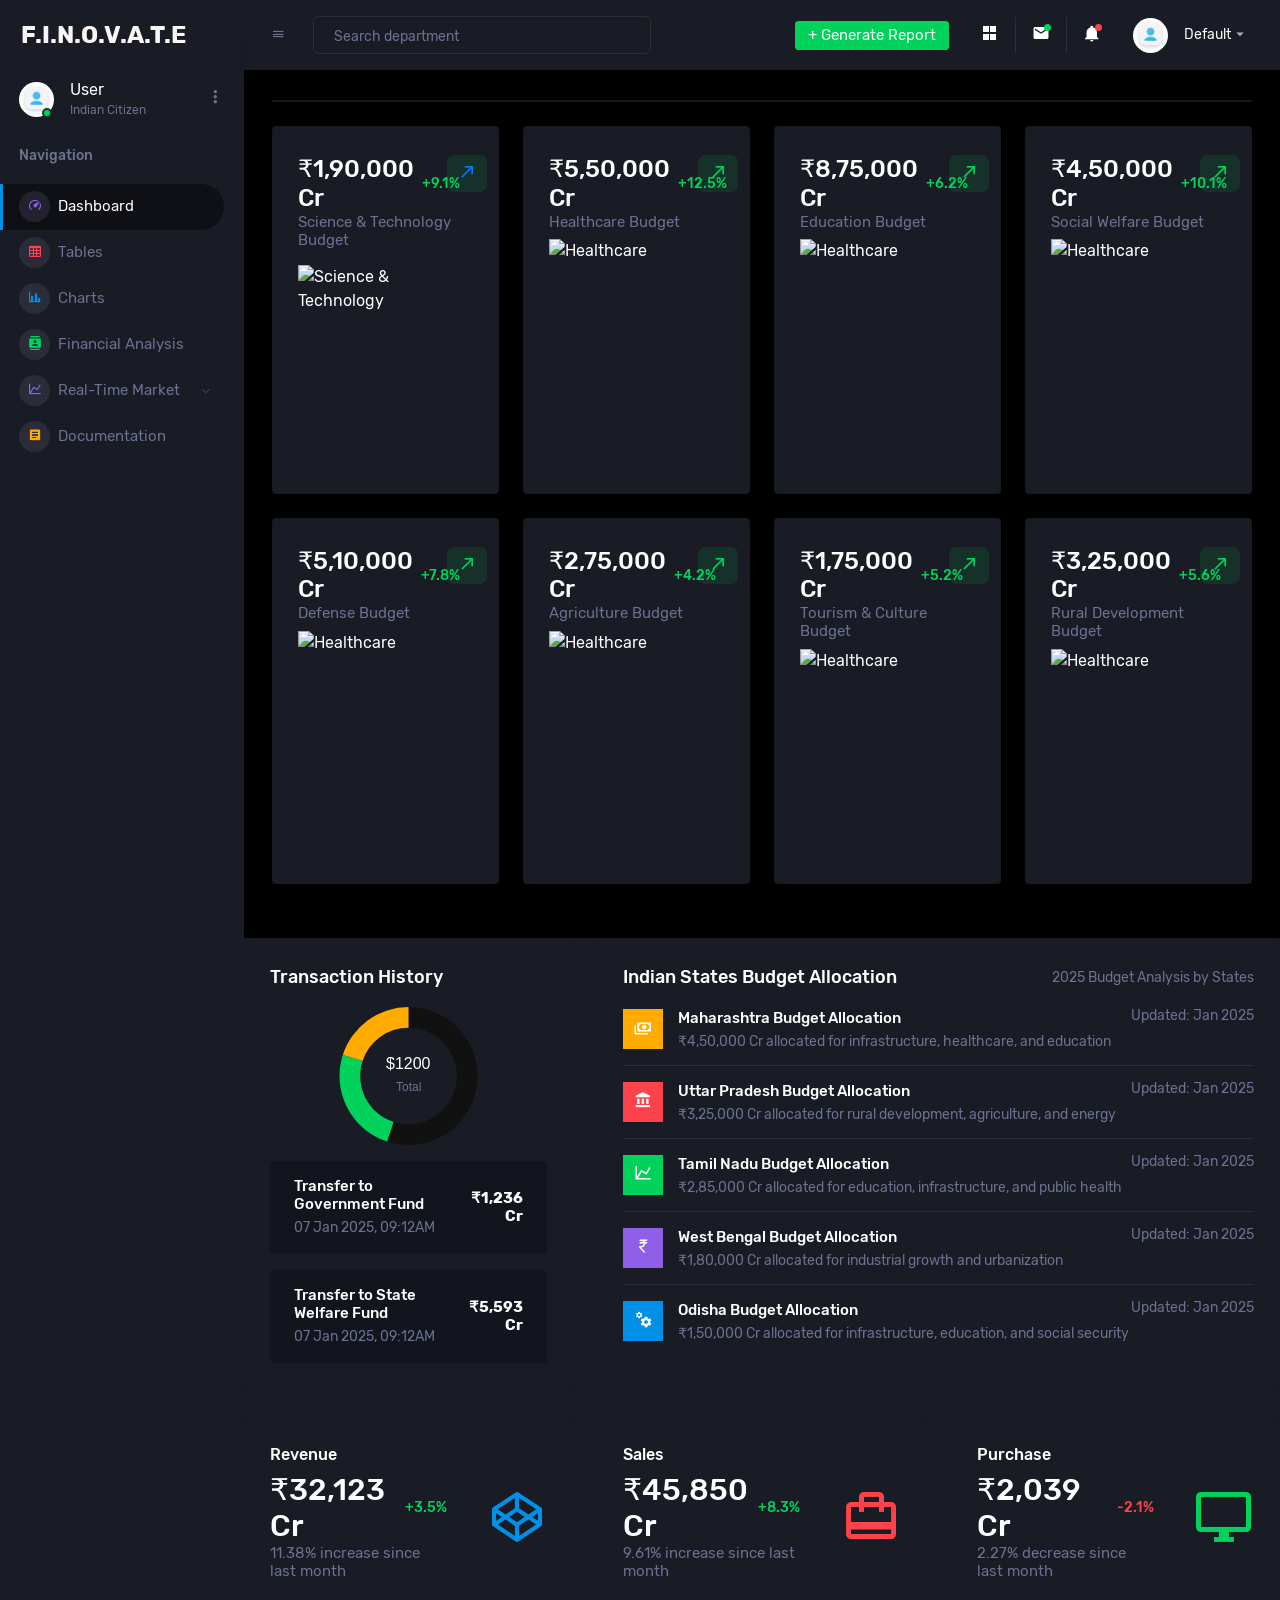
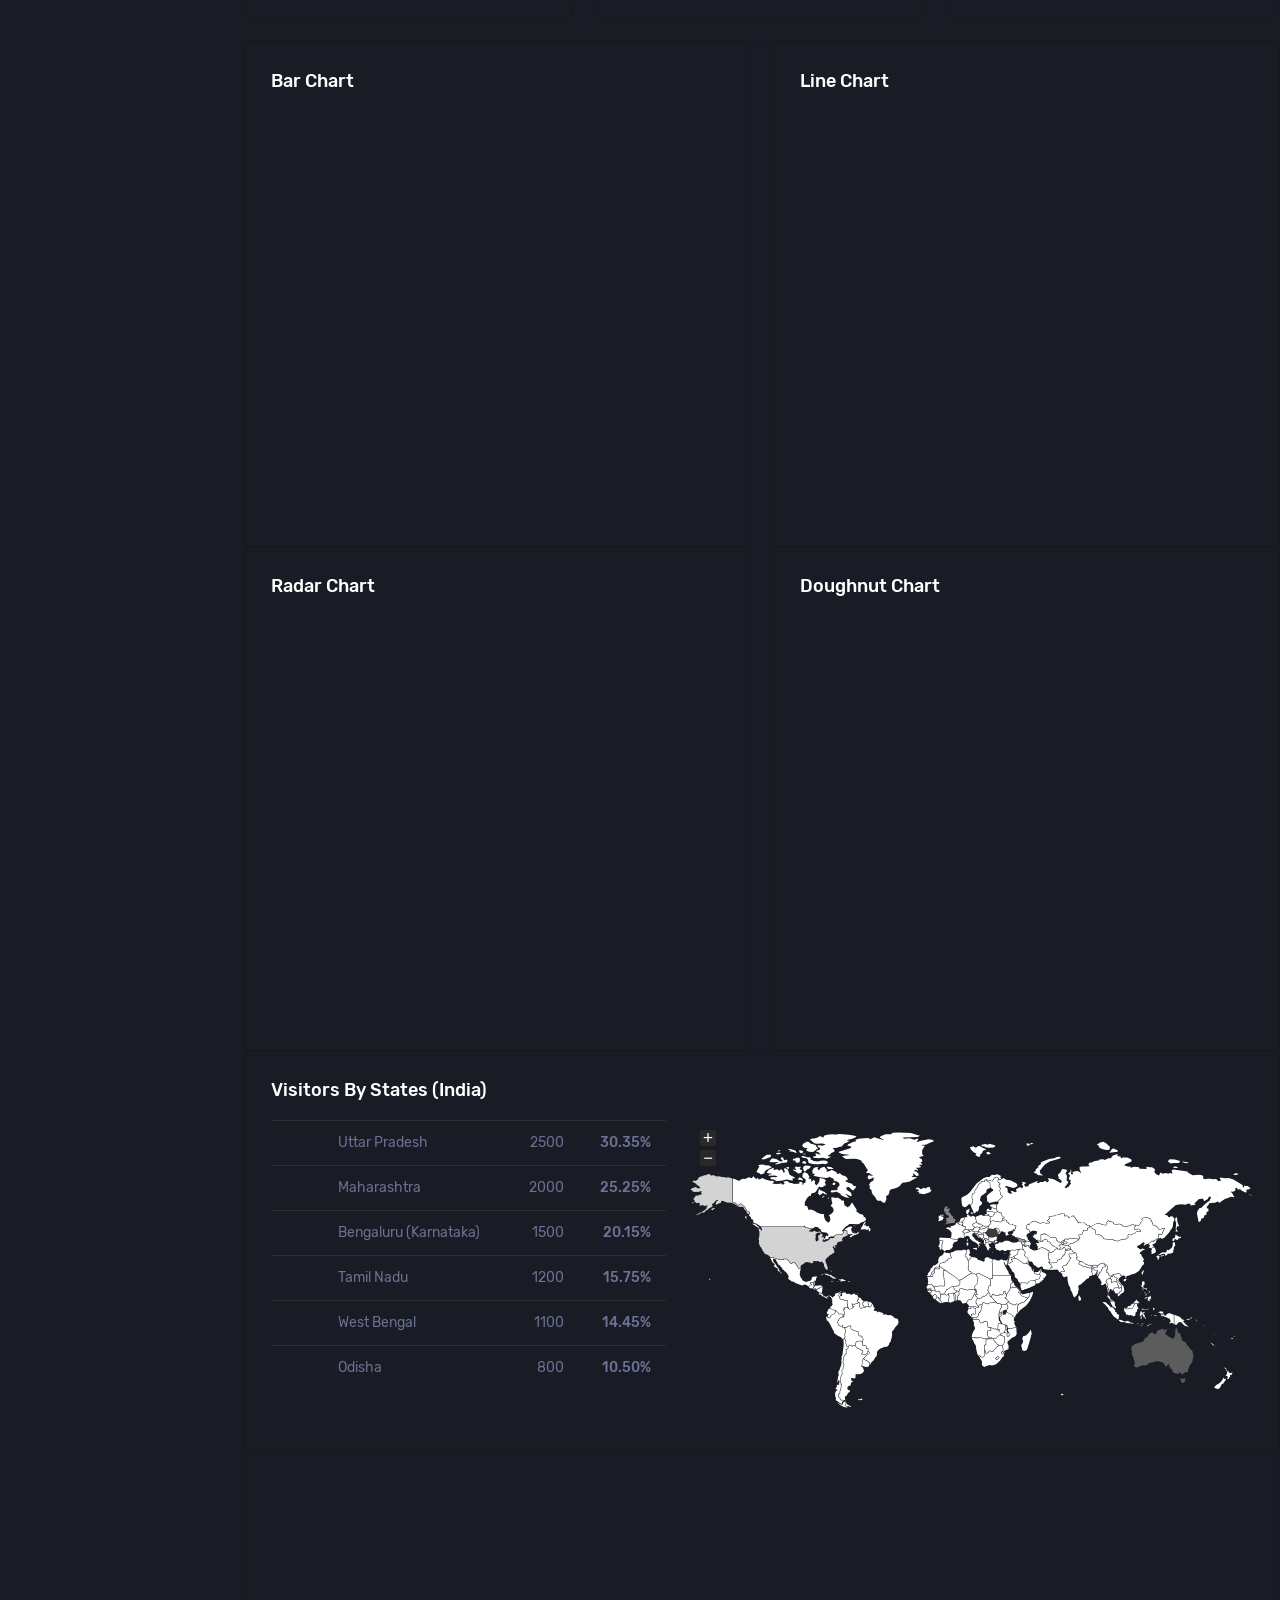
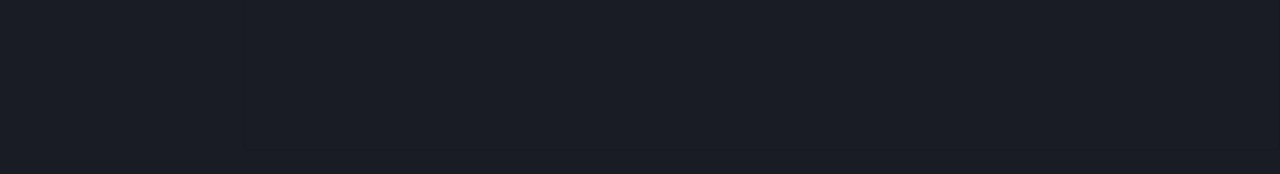
==== commit 0476bb6e: "index.html" ====
--- a/template/index.html
+++ b/template/index.html
@@ -180,7 +180,7 @@
     <span class="menu-icon">
       <i class="mdi mdi-chart-line"></i> <!-- Market Analysis Icon -->
     </span>
-    <span class="menu-title">Real-Time Market Analysis</span>
+    <span class="menu-title">Real-Time Market</span>
     <i class="menu-arrow"></i>
   </a>
   <div class="collapse" id="market-analysis">
